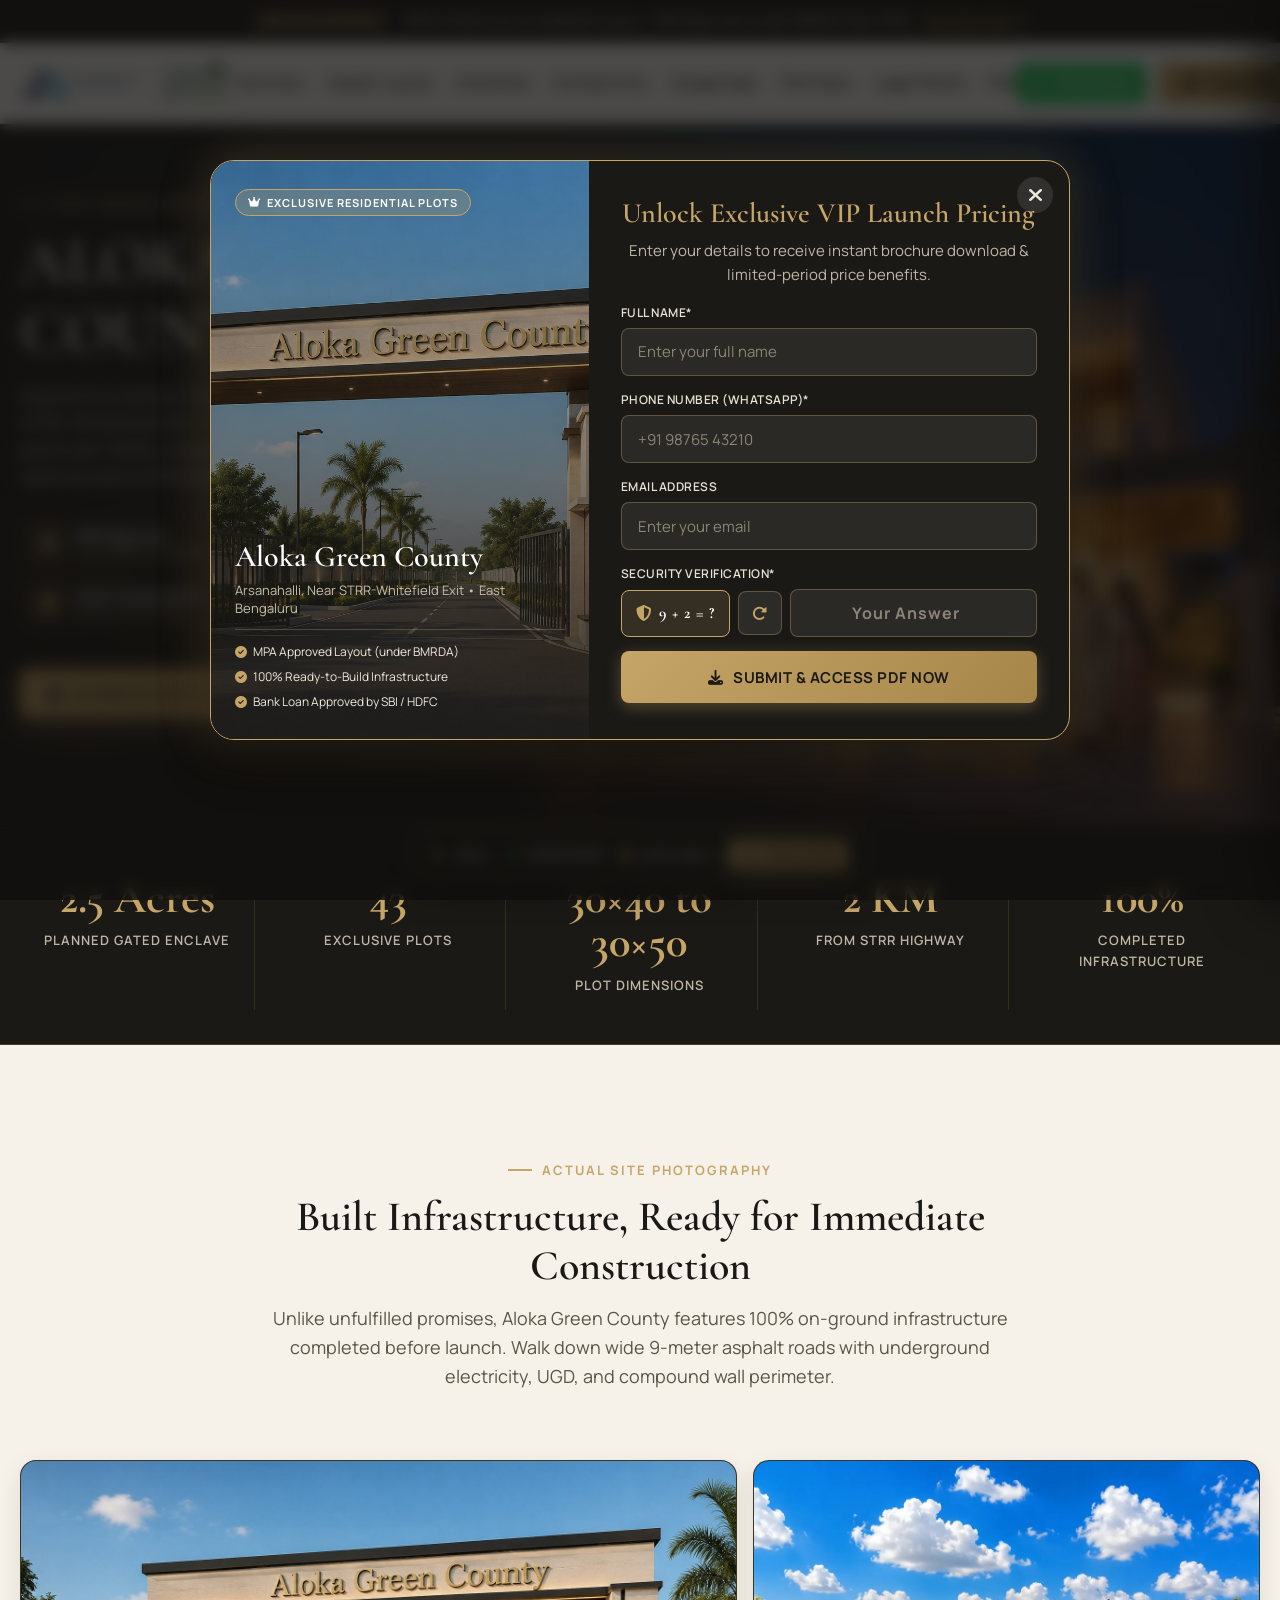
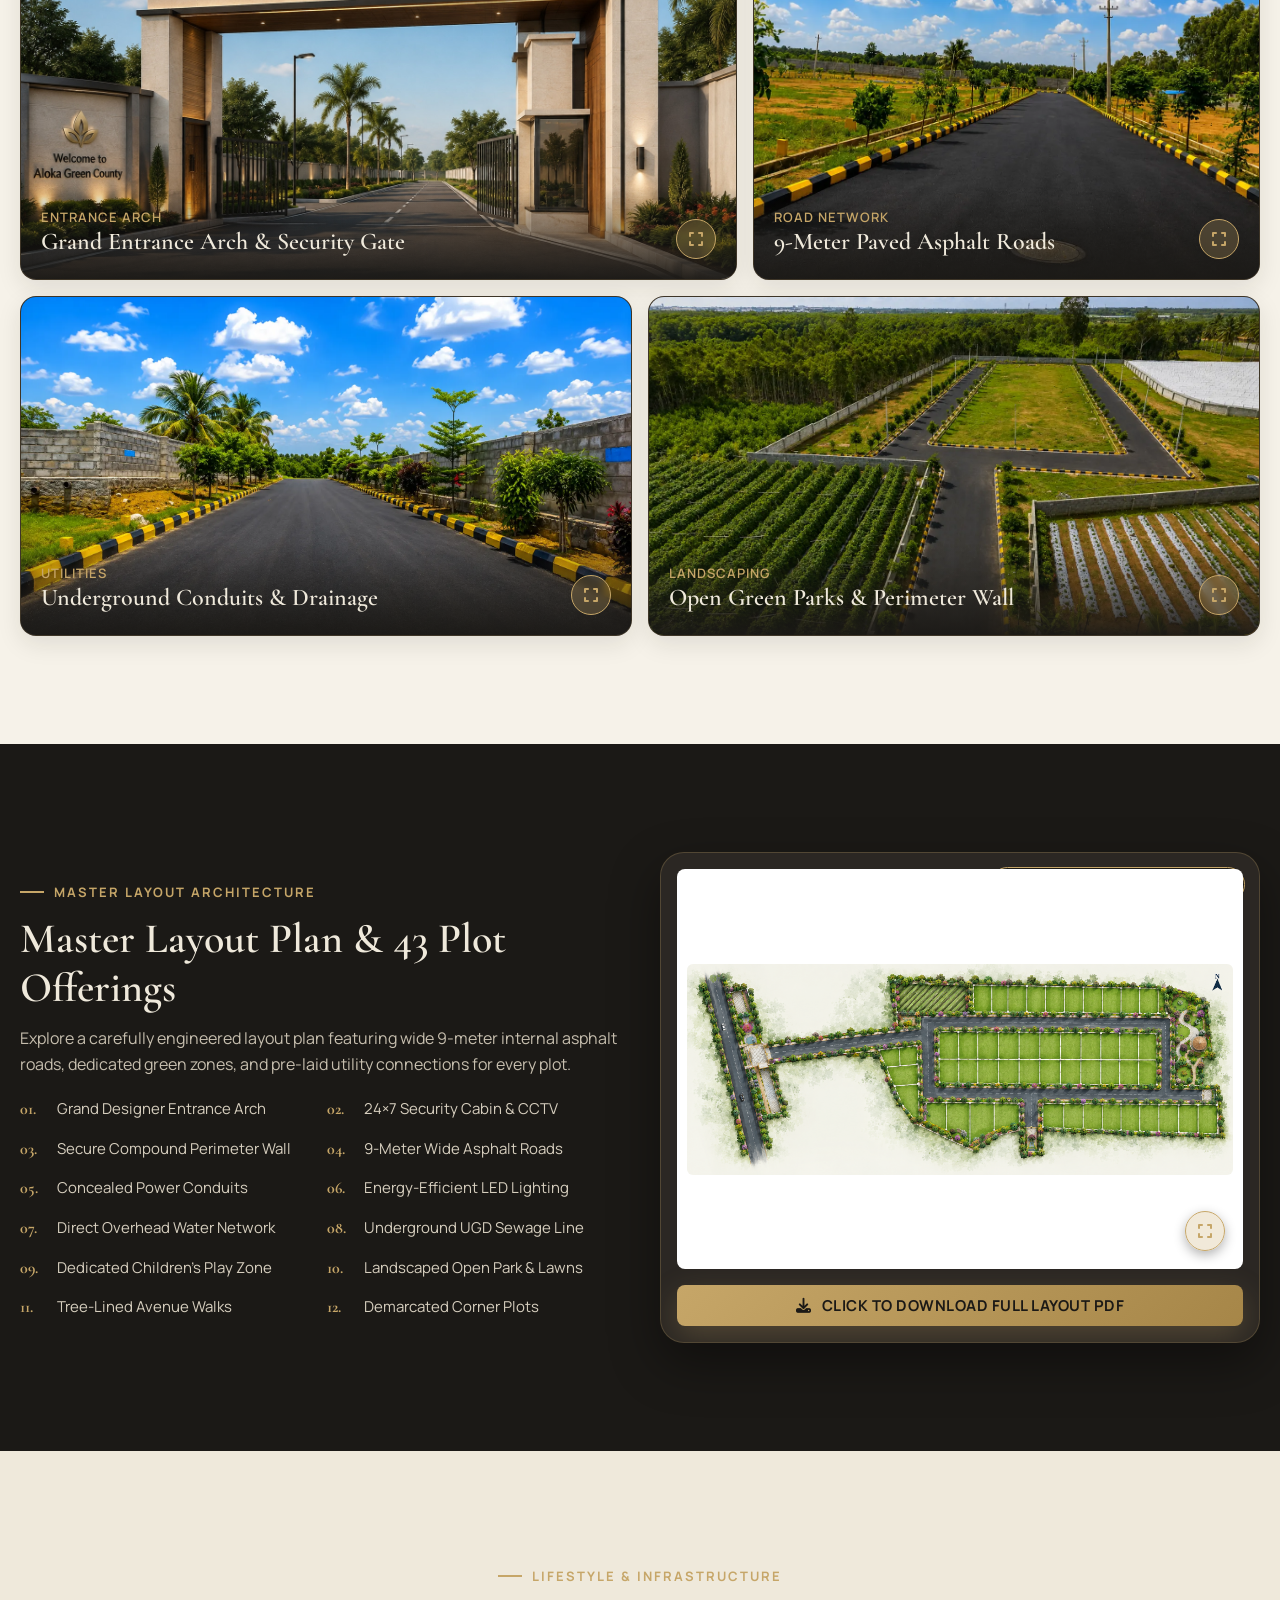
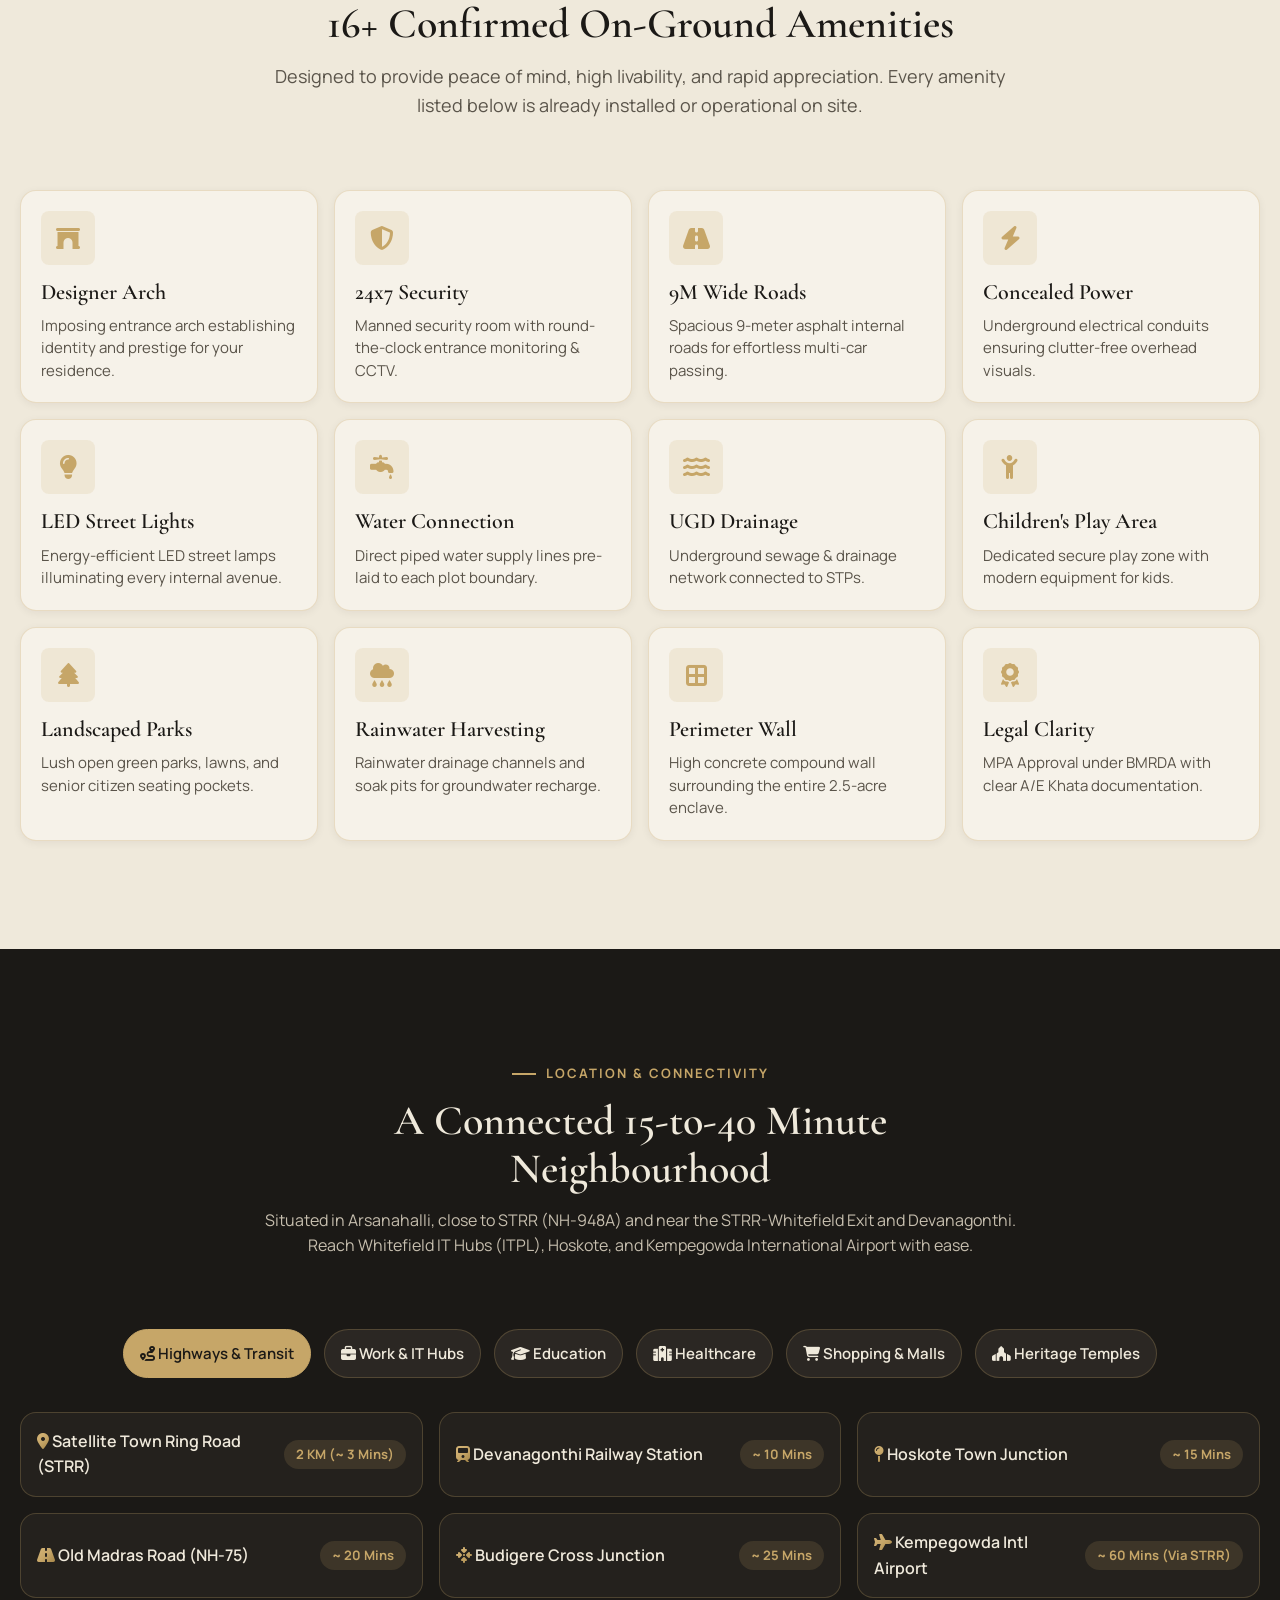
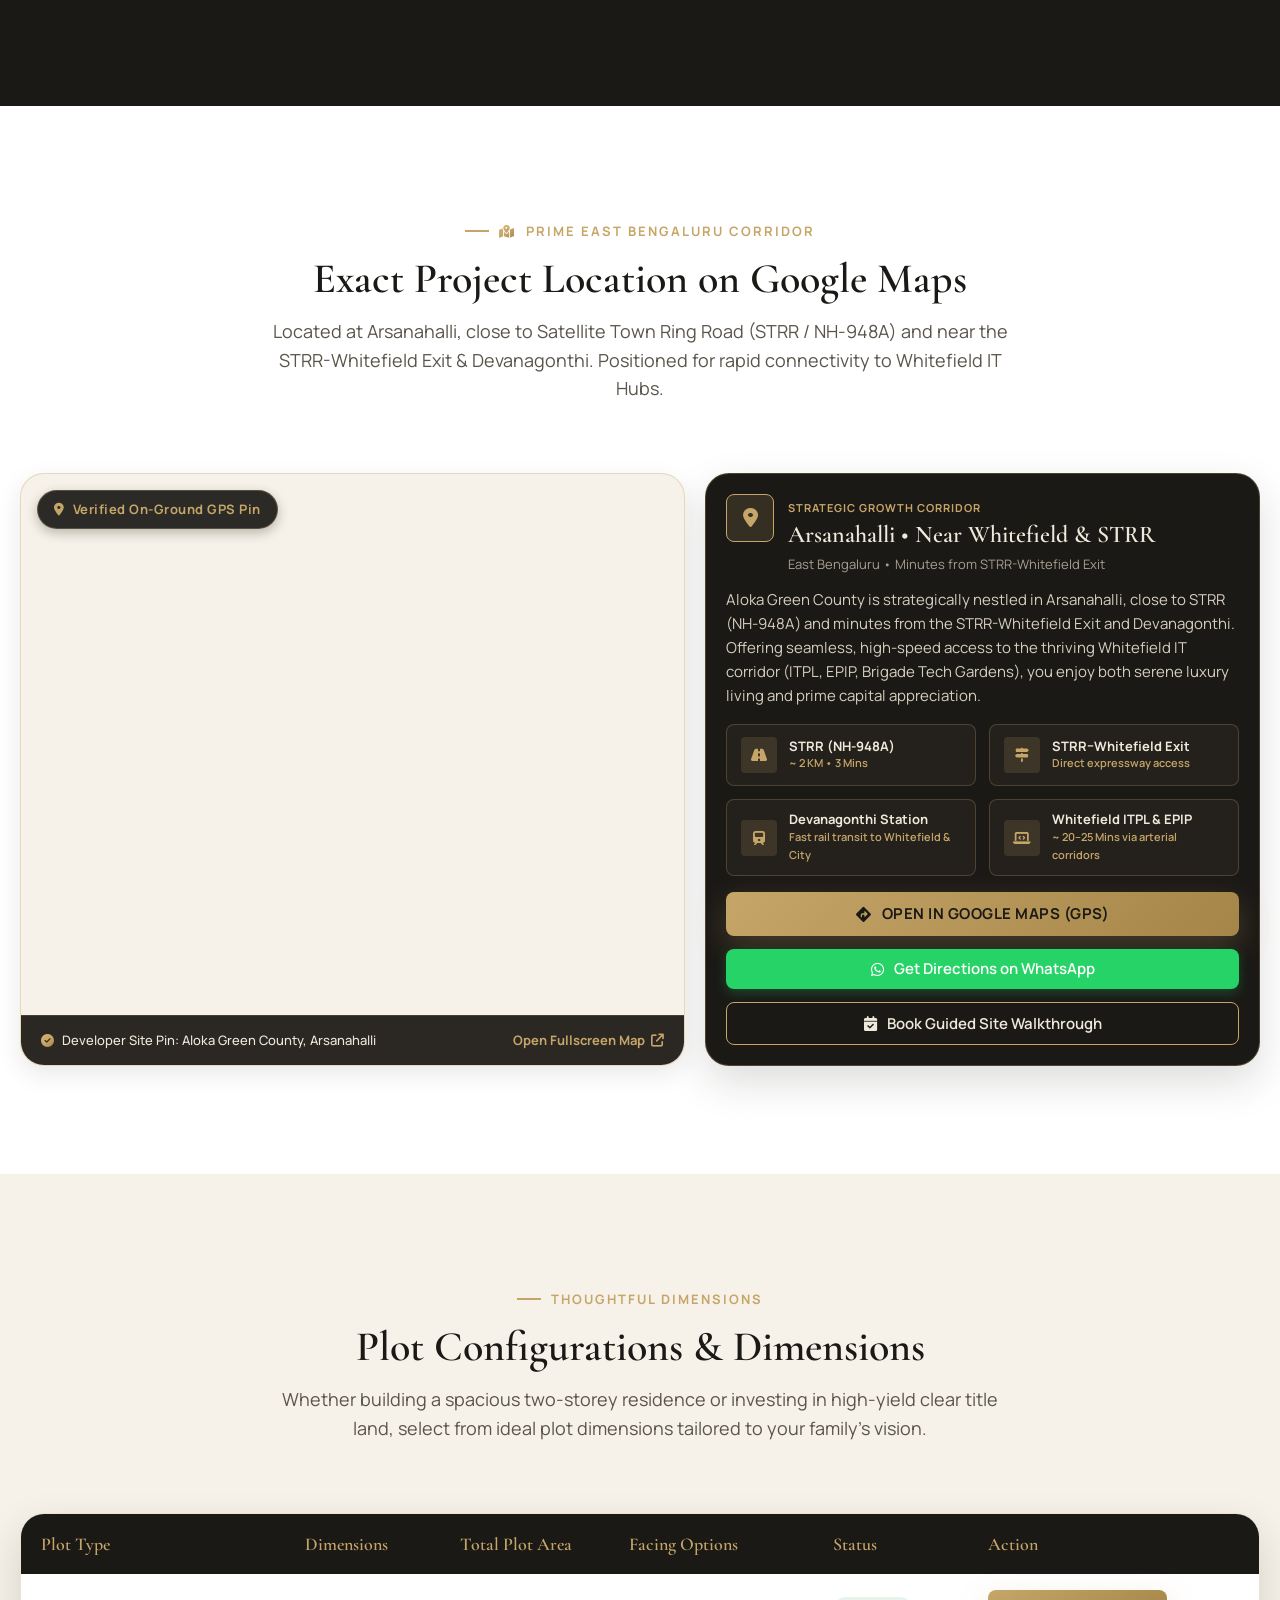
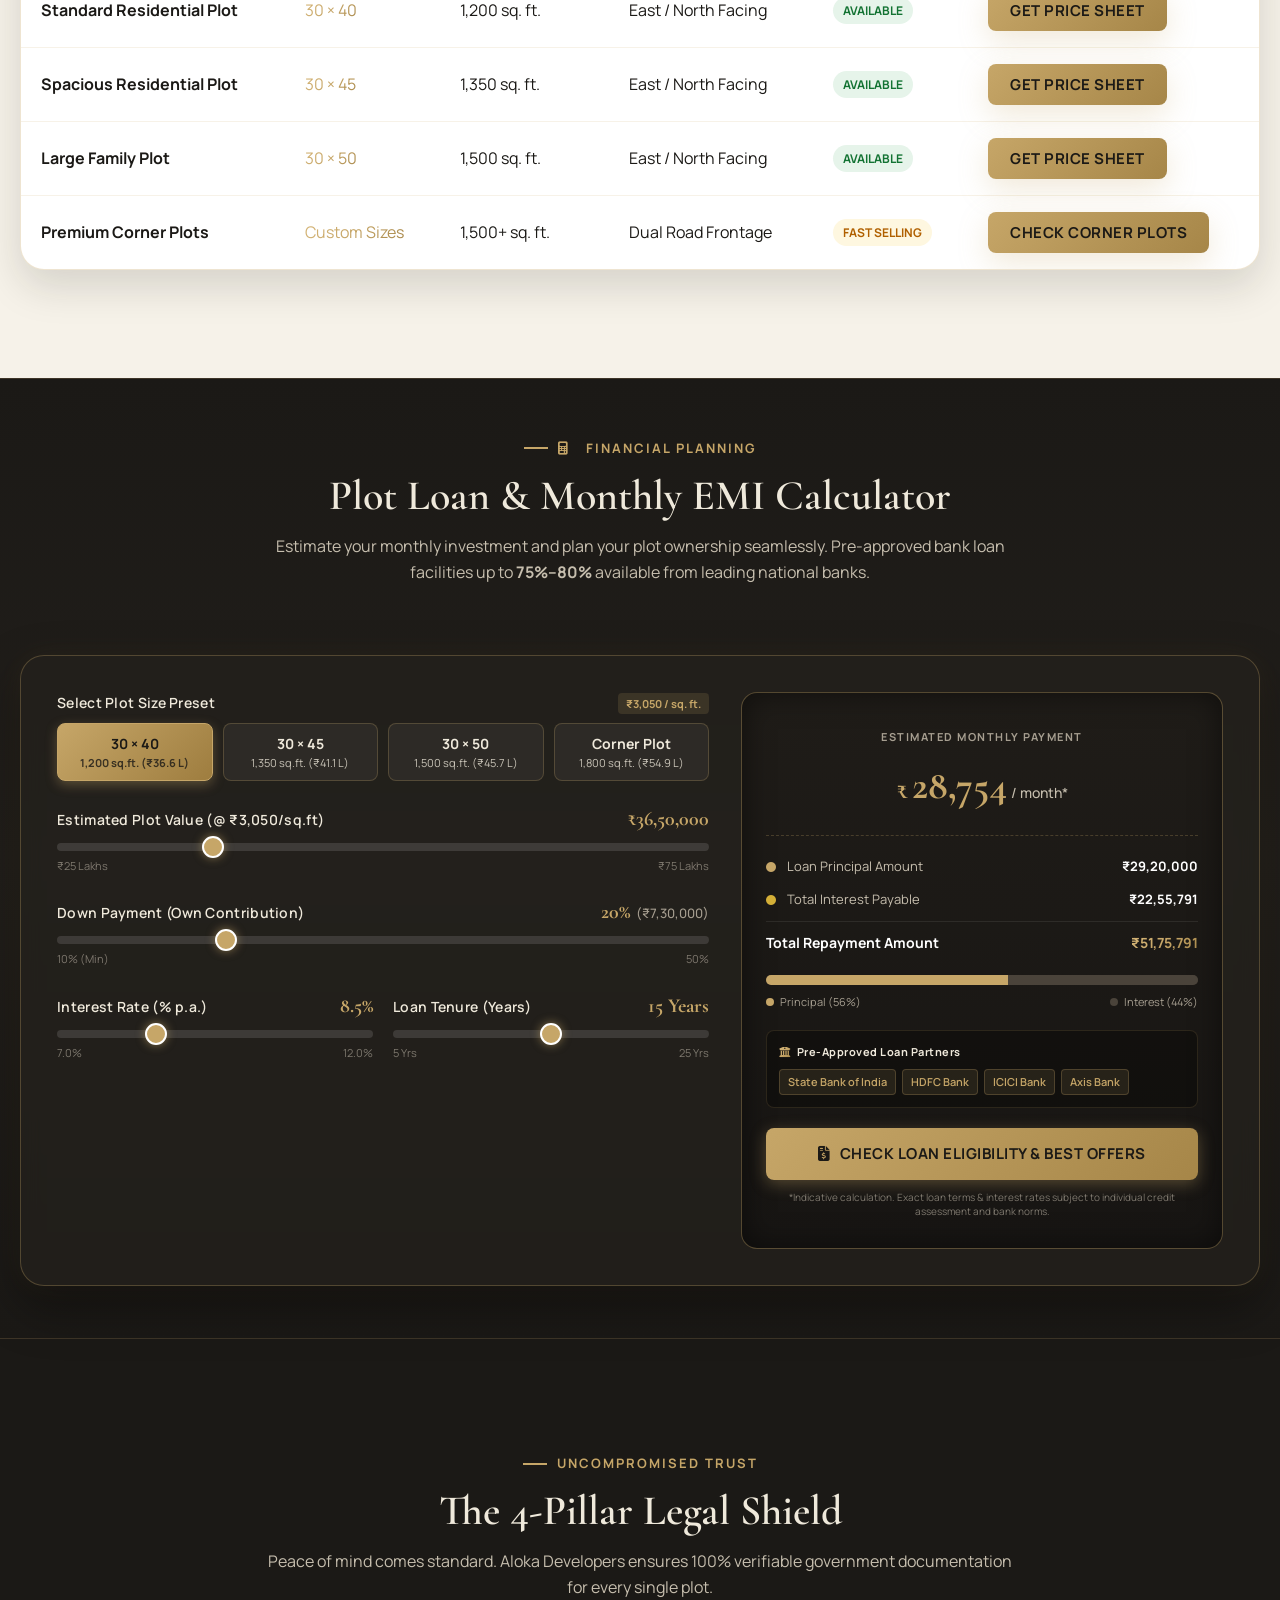
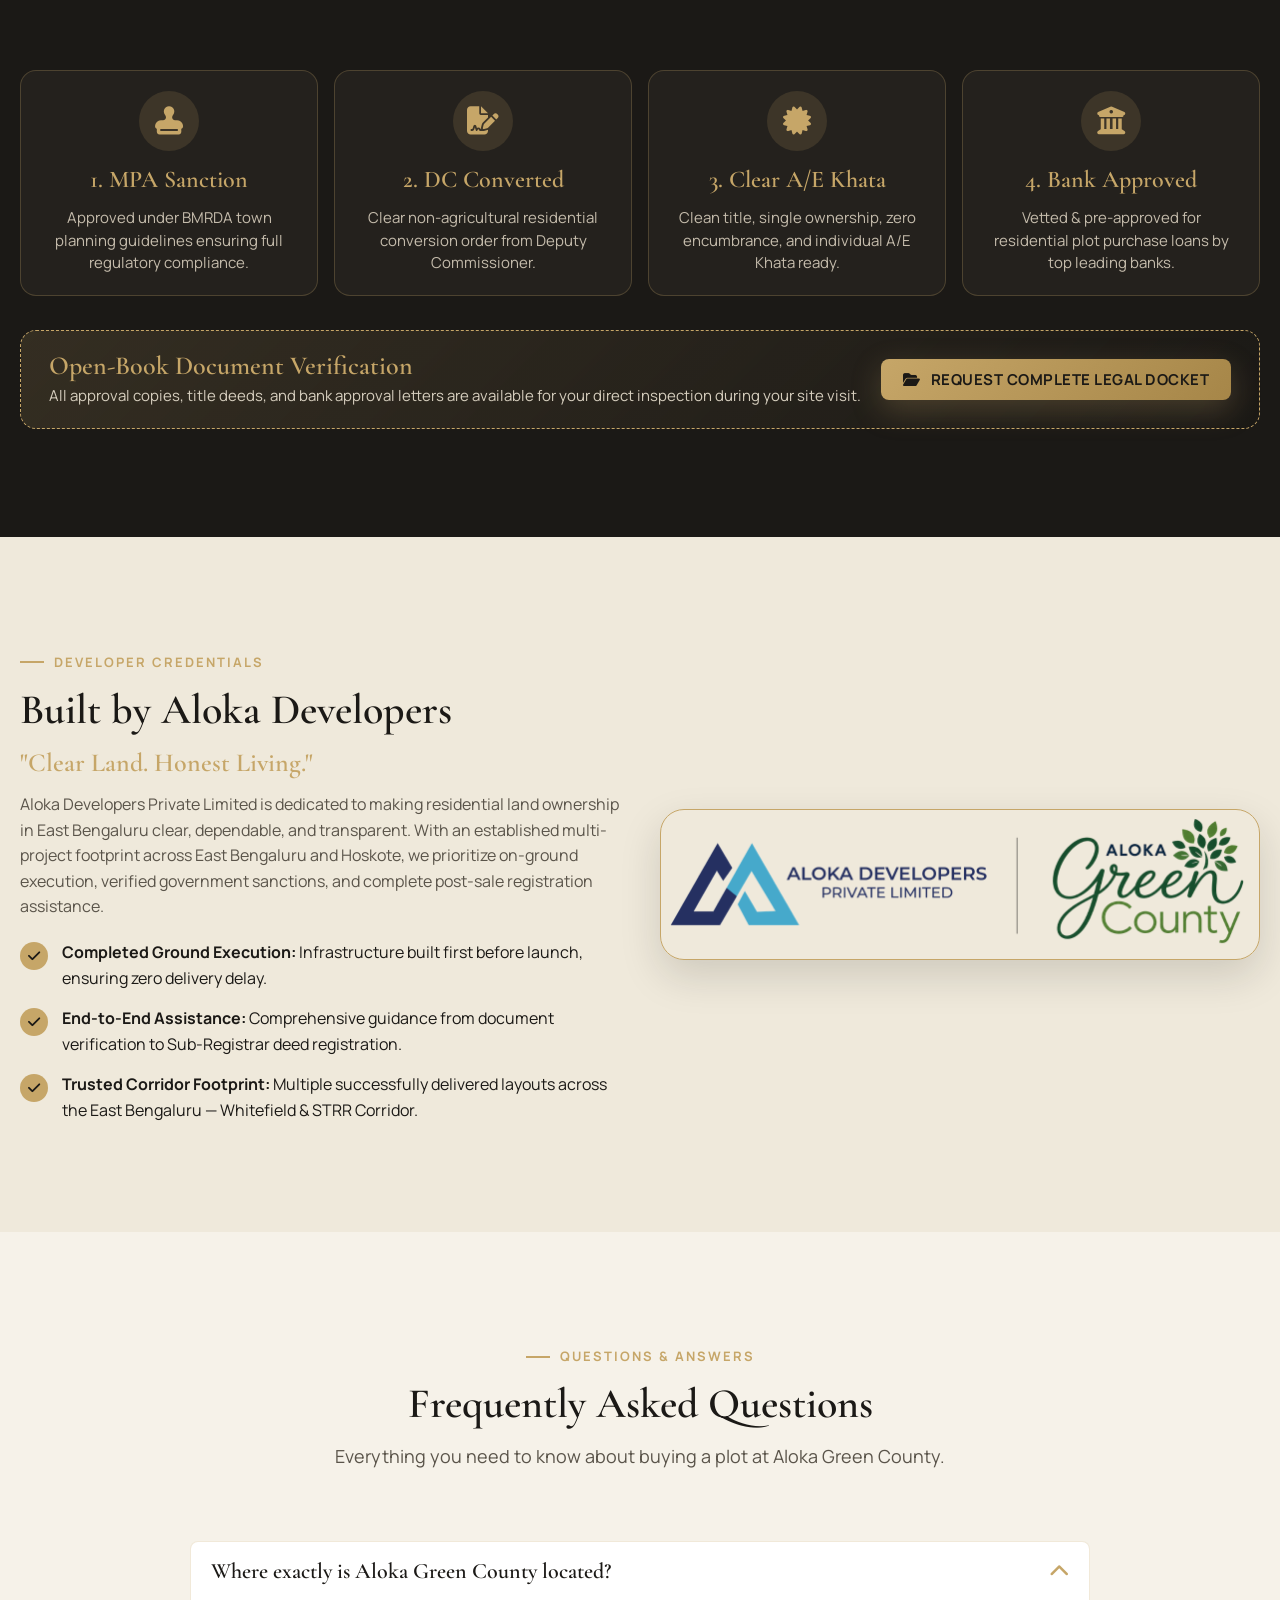
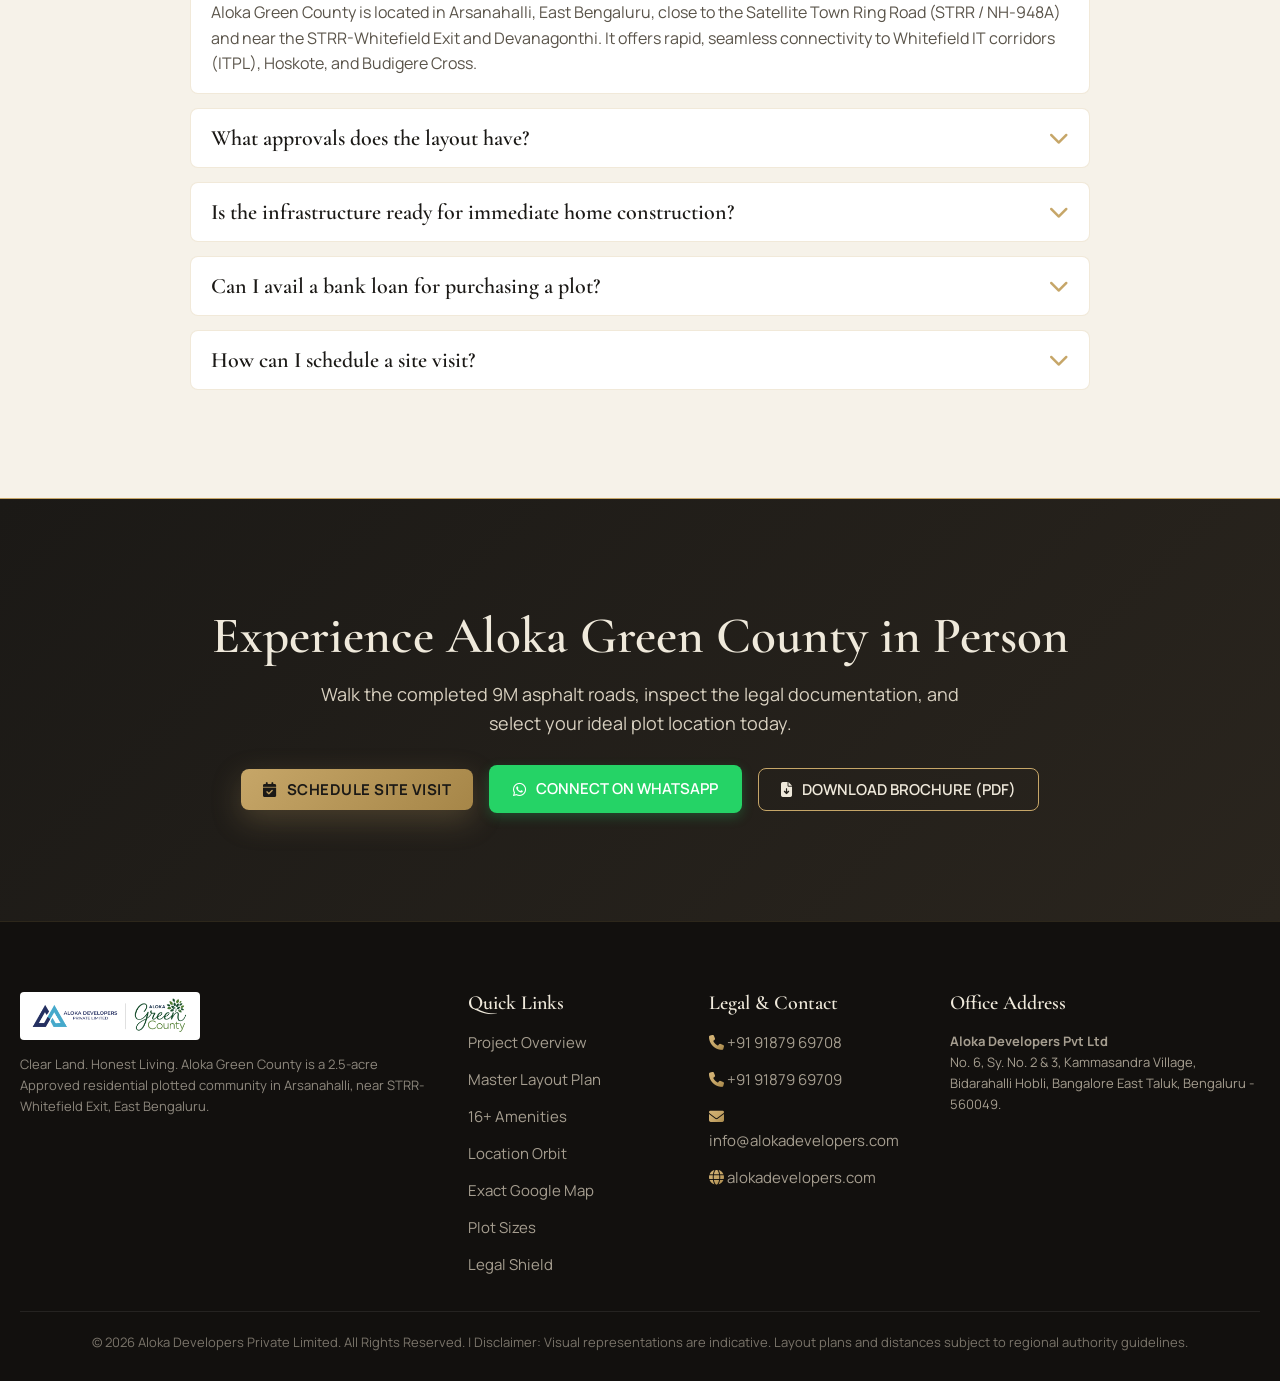
==== index.html @ 2d6ee8b6 "Update location positioning to Arsanahalli/Whitefield corridor, embed interactive Google Map section" ====
<!DOCTYPE html>
<html lang="en">

<head>
  <meta charset="UTF-8">
  <meta name="viewport"
    content="width=device-width, initial-scale=1.0, viewport-fit=cover, interactive-widget=resizes-content">
  <meta name="theme-color" media="(prefers-color-scheme: dark)" content="#1B1916">
  <meta name="theme-color" media="(prefers-color-scheme: light)" content="#1B1916">
  <title>Aloka Green County | Luxury Residential Plots near Whitefield & STRR, East Bengaluru</title>
  <meta name="description"
    content="Aloka Green County — 2.5 Acres of Approved, DC Converted residential plots in Arsanahalli, close to STRR & near STRR-Whitefield Exit, East Bengaluru. 100% infrastructure complete. Bank loans available.">
  <meta name="keywords"
    content="Aloka Green County, Aloka Developers, plots near Whitefield, STRR plots, residential plots East Bengaluru, Devanagonthi plots, Arsanahalli plots, BMRDA plots">

  <!-- Google Fonts: Cormorant Garamond & Manrope -->
  <link rel="preconnect" href="https://fonts.googleapis.com">
  <link rel="preconnect" href="https://fonts.gstatic.com" crossorigin>
  <link
    href="https://fonts.googleapis.com/css2?family=Cormorant+Garamond:ital,wght@0,400;0,500;0,600;0,700;1,400&family=Manrope:wght@400;500;600;700;800&display=swap"
    rel="stylesheet">

  <!-- FontAwesome / Lucide Icons CDN -->
  <link rel="stylesheet" href="https://cdnjs.cloudflare.com/ajax/libs/font-awesome/6.4.0/css/all.min.css">

  <!-- Google Tag Manager -->
  <script>(function(w,d,s,l,i){w[l]=w[l]||[];w[l].push({'gtm.start':
  new Date().getTime(),event:'gtm.js'});var f=d.getElementsByTagName(s)[0],
  j=d.createElement(s),dl=l!='dataLayer'?'&l='+l:'';j.async=true;j.src=
  'https://www.googletagmanager.com/gtm.js?id='+i+dl;f.parentNode.insertBefore(j,f);
  })(window,document,'script','dataLayer','GTM-T9FCB66L');</script>
  <!-- End Google Tag Manager -->

  <!-- Google tag (gtag.js) -->
  <script async src="https://www.googletagmanager.com/gtag/js?id=G-ZK83T689BB"></script>
  <script>
    window.dataLayer = window.dataLayer || [];
    function gtag() { dataLayer.push(arguments); }
    gtag('js', new Date());

    gtag('config', 'G-ZK83T689BB');
  </script>

  <!-- Meta Pixel Code -->
  <script>
    !function (f, b, e, v, n, t, s) {
      if (f.fbq) return; n = f.fbq = function () {
        n.callMethod ?
        n.callMethod.apply(n, arguments) : n.queue.push(arguments)
      };
      if (!f._fbq) f._fbq = n; n.push = n; n.loaded = !0; n.version = '2.0';
      n.queue = []; t = b.createElement(e); t.async = !0;
      t.src = v; s = b.getElementsByTagName(e)[0];
      s.parentNode.insertBefore(t, s)
    }(window, document, 'script',
      'https://connect.facebook.net/en_US/fbevents.js');
    fbq('init', '2181509346114256');
    fbq('track', 'PageView');
  </script>
  <noscript><img height="1" width="1" style="display:none"
      src="https://www.facebook.com/tr?id=2181509346114256&ev=PageView&noscript=1" /></noscript>
  <!-- End Meta Pixel Code -->

  <!-- Custom Design Tokens & Luxury Stylesheet -->
  <link rel="stylesheet" href="styles.css?v=3.1">
</head>

<body>
  <!-- Google Tag Manager (noscript) -->
  <noscript><iframe src="https://www.googletagmanager.com/ns.html?id=GTM-T9FCB66L"
  height="0" width="0" style="display:none;visibility:hidden"></iframe></noscript>
  <!-- End Google Tag Manager (noscript) -->

  <!-- ==========================================================================
       1. TOP ANNOUNCEMENT BAR
       ========================================================================== -->
  <aside class="top-announcement" aria-label="Announcement">
    <div class="top-announcement-inner">
      <span class="announcement-badge"><i class="fa-solid fa-leaf"></i> LIVE ON GROUND</span>
      <span>100% Infrastructure Completed Layout • MPA Approved (under BMRDA) Near STRR</span>
      <a class="announcement-link trigger-lead-modal" data-title="Book Site Visit" data-intent="site-visit">
        Book Site Visit <i class="fa-solid fa-arrow-right"></i>
      </a>
    </div>
  </aside>

  <!-- ==========================================================================
       2. MAIN NAVIGATION HEADER
       ========================================================================== -->
  <header class="header" id="main-header">
    <div class="header-inner">
      <!-- Logo -->
      <a href="#" class="brand-logo" title="Aloka Green County">
        <img src="images/logo.png" alt="Aloka Green County Logo" class="brand-logo-img">
      </a>

      <!-- Menu Links -->
      <nav aria-label="Main Navigation">
        <ul class="nav-menu">
          <li><a href="#overview" class="nav-link">Overview</a></li>
          <li><a href="#master-layout" class="nav-link">Master Layout</a></li>
          <li><a href="#amenities" class="nav-link">Amenities</a></li>
          <li><a href="#connectivity" class="nav-link">Connectivity</a></li>
          <li><a href="#location-map" class="nav-link">Google Map</a></li>
          <li><a href="#plot-sizes" class="nav-link">Plot Sizes</a></li>
          <li><a href="#legal-shield" class="nav-link">Legal Shield</a></li>
          <li><a href="#faq" class="nav-link">FAQ</a></li>
        </ul>
      </nav>

      <!-- Action CTAs -->
      <div class="header-actions">
        <a href="https://wa.me/919187969708?text=Hi%20Aloka%20Developers,%20I%20am%20interested%20in%20Aloka%20Green%20County%20plots."
          target="_blank" rel="noopener" class="btn-whatsapp">
          <i class="fa-brands fa-whatsapp"></i> WhatsApp
        </a>
        <button class="btn-primary trigger-lead-modal" data-title="Enquire Now" data-intent="enquiry">
          <i class="fa-solid fa-paper-plane"></i> Enquire Now
        </button>
      </div>

      <button class="mobile-nav-toggle" id="mobile-menu-btn" aria-label="Toggle menu" aria-expanded="false"
        aria-controls="mobile-nav-drawer">
        <i class="fa-solid fa-bars"></i>
      </button>
    </div>
  </header>

  <!-- ==========================================================================
       MOBILE NAVIGATION DRAWER & BACKDROP OVERLAY
       ========================================================================== -->
  <div class="mobile-nav-overlay" id="mobile-nav-overlay" aria-hidden="true"></div>
  <aside class="mobile-nav-drawer" id="mobile-nav-drawer" aria-label="Mobile Navigation" aria-hidden="true">
    <div class="mobile-drawer-header">
      <div class="brand-logo">
        <img src="images/logo.png" alt="Aloka Green County Logo" class="brand-logo-img">
      </div>
      <button class="mobile-drawer-close" id="mobile-drawer-close" aria-label="Close menu">
        <i class="fa-solid fa-xmark"></i>
      </button>
    </div>

    <div class="mobile-drawer-body">
      <!-- Quick Actions inside Hamburger Drawer -->
      <div class="mobile-drawer-actions">
        <a href="https://wa.me/919187969708?text=Hi%20Aloka%20Developers,%20I%20am%20interested%20in%20Aloka%20Green%20County%20plots."
          target="_blank" rel="noopener" class="mobile-btn-whatsapp">
          <i class="fa-brands fa-whatsapp"></i> WhatsApp Instant Chat
        </a>
        <button class="mobile-btn-enquire trigger-lead-modal" data-title="Enquire Now" data-intent="enquiry">
          <i class="fa-solid fa-paper-plane"></i> Enquire Now
        </button>
        <button class="mobile-btn-sitevisit trigger-lead-modal" data-title="Book Site Visit"
          data-intent="site-visit">
          <i class="fa-solid fa-calendar-check"></i> Book Site Visit
        </button>
      </div>

      <!-- Navigation Links -->
      <nav class="mobile-nav-links">
        <a href="#overview" class="mobile-nav-item"><i class="fa-solid fa-house"></i> Project Overview</a>
        <a href="#master-layout" class="mobile-nav-item"><i class="fa-solid fa-map"></i> Master Layout</a>
        <a href="#amenities" class="mobile-nav-item"><i class="fa-solid fa-sparkles"></i> 16+ Amenities</a>
        <a href="#connectivity" class="mobile-nav-item"><i class="fa-solid fa-location-dot"></i> Connectivity Orbit</a>
        <a href="#location-map" class="mobile-nav-item"><i class="fa-solid fa-map-location-dot"></i> Google Map & Location</a>
        <a href="#plot-sizes" class="mobile-nav-item"><i class="fa-solid fa-ruler-combined"></i> Plot Sizes &
          Pricing</a>
        <a href="#legal-shield" class="mobile-nav-item"><i class="fa-solid fa-shield-halved"></i> Legal Shield &
          Approvals</a>
        <a href="#faq" class="mobile-nav-item"><i class="fa-solid fa-circle-question"></i> Frequently Asked
          Questions</a>
      </nav>

      <!-- Quick Contact Info -->
      <div class="mobile-drawer-contact">
        <div class="drawer-contact-row">
          <i class="fa-solid fa-phone gold-text"></i>
          <a href="tel:+919187969708">+91 91879 69708</a>
        </div>
        <div class="drawer-contact-row">
          <i class="fa-solid fa-location-dot gold-text"></i>
          <span>Arsanahalli • Close to STRR (Near Whitefield Exit)</span>
        </div>
      </div>
    </div>
  </aside>

  <!-- ==========================================================================
       3. HERO SECTION WITH IMAGE SLIDER & STICKY ENQUIRY FORM
       ========================================================================== -->
  <section class="hero" id="overview">
    <!-- Static Hero Background Image -->
    <div class="hero-bg" style="background-image: url('images/hero.png');">
    </div>
    <div class="hero-overlay"></div>

    <div class="container">
      <div class="hero-content-grid">
        <!-- Aspirational Left-Aligned Text Block -->
        <div class="hero-text-block">
          <div class="eyebrow">EAST BENGALURU’S PREMIER PLOTTED ENCLAVE</div>
          <h1 class="hero-title">
            ALOKA GREEN COUNTY
          </h1>
          <p class="hero-subtitle">
            Experience serene, luxury living in Arsanahalli, close to STRR & near the STRR-Whitefield Exit. 2.5 Acres of Approved, DC-Converted
            residential plots with 100% completed infrastructure, wide asphalt avenues, and rapid access to Whitefield IT corridors.
          </p>

          <!-- Highlights Grid -->
          <div class="hero-badges-grid">
            <div class="hero-badge-item">
              <div class="hero-badge-icon"><i class="fa-solid fa-building-columns"></i></div>
              <div class="hero-badge-text">MPA Approved<small>Under BMRDA Guidelines</small></div>
            </div>
            <div class="hero-badge-item">
              <div class="hero-badge-icon"><i class="fa-solid fa-file-circle-check"></i></div>
              <div class="hero-badge-text">DC Converted<small>Clear A/E Khata Title</small></div>
            </div>
            <div class="hero-badge-item">
              <div class="hero-badge-icon"><i class="fa-solid fa-road"></i></div>
              <div class="hero-badge-text">100% Infrastructure<small>Ready to Build Today</small></div>
            </div>
            <div class="hero-badge-item">
              <div class="hero-badge-icon"><i class="fa-solid fa-landmark"></i></div>
              <div class="hero-badge-text">Bank Loan Approved<small>Leading Financial Banks</small></div>
            </div>
          </div>

          <!-- Hero Action CTAs (Triggers Popup Lead Modal) -->
          <div class="hero-cta-group">
            <button class="btn-primary trigger-lead-modal" data-title="Schedule Site Visit"
              data-intent="site-visit" style="padding: 14px 28px; font-size: 15px;">
              <i class="fa-solid fa-calendar-check"></i> SCHEDULE SITE VISIT
            </button>
            <button class="btn-secondary trigger-lead-modal" data-title="Download Master Plan & Price Sheet"
              data-intent="brochure" data-file="collaterals/brochure.pdf" style="padding: 14px 28px; font-size: 15px;">
              <i class="fa-solid fa-file-pdf"></i> DOWNLOAD BROCHURE & PRICING
            </button>
          </div>
        </div>
      </div>
    </div>
  </section>

  <!-- ==========================================================================
       4. KEY PROJECT METRICS STRIP
       ========================================================================== -->
  <section class="metrics-section">
    <div class="container">
      <div class="metrics-grid">
        <div class="metric-item">
          <div class="metric-value">2.5 Acres</div>
          <div class="metric-label">Planned Gated Enclave</div>
        </div>
        <div class="metric-item">
          <div class="metric-value">43</div>
          <div class="metric-label">Exclusive Plots</div>
        </div>
        <div class="metric-item">
          <div class="metric-value">30×40 to 30×50</div>
          <div class="metric-label">Plot Dimensions</div>
        </div>
        <div class="metric-item">
          <div class="metric-value">2 KM</div>
          <div class="metric-label">From STRR Highway</div>
        </div>
        <div class="metric-item">
          <div class="metric-value">100%</div>
          <div class="metric-label">Completed Infrastructure</div>
        </div>
      </div>
    </div>
  </section>

  <!-- ==========================================================================
       5. PROJECT GALLERY & ON-GROUND INFRASTRUCTURE
       ========================================================================== -->
  <section class="overview-section">
    <div class="container">
      <div class="section-header">
        <div class="eyebrow">ACTUAL SITE PHOTOGRAPHY</div>
        <h2 class="section-title">Built Infrastructure, Ready for Immediate Construction</h2>
        <p class="section-subtitle">
          Unlike unfulfilled promises, Aloka Green County features 100% on-ground infrastructure completed before
          launch. Walk down wide 9-meter asphalt roads with underground electricity, UGD, and compound wall perimeter.
        </p>
      </div>

      <div class="gallery-grid">
        <!-- Card 1 -->
        <div class="gallery-card gallery-card-lg"
          onclick="openLightbox('images/Aloka_Green_County_Entrance_202609051614.jpeg', 'Grand Entrance Arch & Avenue')">
          <img src="images/Aloka_Green_County_Entrance_202609051614.jpeg" alt="Aloka Green County Entrance"
            class="gallery-img">
          <div class="gallery-card-overlay">
            <div>
              <div class="gallery-card-tag">Entrance Arch</div>
              <h3 class="gallery-card-title">Grand Entrance Arch & Security Gate</h3>
            </div>
            <div class="gallery-zoom-btn"><i class="fa-solid fa-expand"></i></div>
          </div>
        </div>

        <!-- Card 2 -->
        <div class="gallery-card gallery-card-sm"
          onclick="openLightbox('images/roads.webp', 'Wide 9-Meter Paved Roads')">
          <img src="images/roads.webp" alt="Internal Asphalt Roads" class="gallery-img">
          <div class="gallery-card-overlay">
            <div>
              <div class="gallery-card-tag">Road Network</div>
              <h3 class="gallery-card-title">9-Meter Paved Asphalt Roads</h3>
            </div>
            <div class="gallery-zoom-btn"><i class="fa-solid fa-expand"></i></div>
          </div>
        </div>

        <!-- Card 3 -->
        <div class="gallery-card gallery-card-half"
          onclick="openLightbox('images/utilities.webp', 'Underground Infrastructure & Utilities')">
          <img src="images/utilities.webp" alt="Underground Cabling & UGD" class="gallery-img">
          <div class="gallery-card-overlay">
            <div>
              <div class="gallery-card-tag">Utilities</div>
              <h3 class="gallery-card-title">Underground Conduits & Drainage</h3>
            </div>
            <div class="gallery-zoom-btn"><i class="fa-solid fa-expand"></i></div>
          </div>
        </div>

        <!-- Card 4 -->
        <div class="gallery-card gallery-card-half"
          onclick="openLightbox('images/park.webp', 'Landscaped Parks & Perimeter Wall')">
          <img src="images/park.webp" alt="Perimeter Compound Wall & Greenery" class="gallery-img">
          <div class="gallery-card-overlay">
            <div>
              <div class="gallery-card-tag">Landscaping</div>
              <h3 class="gallery-card-title">Open Green Parks & Perimeter Wall</h3>
            </div>
            <div class="gallery-zoom-btn"><i class="fa-solid fa-expand"></i></div>
          </div>
        </div>
      </div>
    </div>
  </section>

  <!-- ==========================================================================
       6. MASTER LAYOUT PLAN & PLOT SELECTOR
       ========================================================================== -->
  <section class="layout-section" id="master-layout">
    <div class="container">
      <div class="layout-container-grid">
        <!-- Left: Text & Features List -->
        <div>
          <div class="eyebrow">MASTER LAYOUT ARCHITECTURE</div>
          <h2 class="section-title" style="color:var(--color-3);">Master Layout Plan & 43 Plot Offerings</h2>
          <p style="color:#C6BEAE; margin-bottom:var(--space-6); font-size:var(--text-base);">
            Explore a carefully engineered layout plan featuring wide 9-meter internal asphalt roads, dedicated green
            zones, and pre-laid utility connections for every plot.
          </p>

          <div class="layout-features-list">
            <div class="layout-feature-item"><span class="layout-feature-num">01.</span> Grand Designer Entrance Arch
            </div>
            <div class="layout-feature-item"><span class="layout-feature-num">02.</span> 24×7 Security Cabin & CCTV
            </div>
            <div class="layout-feature-item"><span class="layout-feature-num">03.</span> Secure Compound Perimeter Wall
            </div>
            <div class="layout-feature-item"><span class="layout-feature-num">04.</span> 9-Meter Wide Asphalt Roads
            </div>
            <div class="layout-feature-item"><span class="layout-feature-num">05.</span> Concealed Power Conduits</div>
            <div class="layout-feature-item"><span class="layout-feature-num">06.</span> Energy-Efficient LED Lighting
            </div>
            <div class="layout-feature-item"><span class="layout-feature-num">07.</span> Direct Overhead Water Network
            </div>
            <div class="layout-feature-item"><span class="layout-feature-num">08.</span> Underground UGD Sewage Line
            </div>
            <div class="layout-feature-item"><span class="layout-feature-num">09.</span> Dedicated Children's Play Zone
            </div>
            <div class="layout-feature-item"><span class="layout-feature-num">10.</span> Landscaped Open Park & Lawns
            </div>
            <div class="layout-feature-item"><span class="layout-feature-num">11.</span> Tree-Lined Avenue Walks</div>
            <div class="layout-feature-item"><span class="layout-feature-num">12.</span> Demarcated Corner Plots</div>
          </div>
        </div>

        <!-- Right: Master Layout Interactive Preview Card -->
        <div class="layout-preview-box">
          <div class="layout-overlay-badge"><i class="fa-solid fa-map"></i> OFFICIAL SANCTIONED PLAN</div>
          <div class="layout-img-wrapper"
            style="cursor: zoom-in; position: relative; background: #FFFFFF; border-radius: var(--radius-md); overflow: hidden; padding: 10px;"
            onclick="openLightbox('images/Aloka Green County Layout Map.png', 'Aloka Green County - Official Master Layout Map')">
            <img src="images/Aloka Green County Layout Map.png" alt="Aloka Green County Master Layout Map"
              style="width: 100%; height: auto; max-height: 480px; object-fit: contain; display: block; border-radius: 6px;">
            <div class="gallery-zoom-btn"
              style="position: absolute; bottom: 18px; right: 18px; box-shadow: 0 4px 12px rgba(0,0,0,0.3);"><i
                class="fa-solid fa-expand"></i></div>
          </div>
          <div class="layout-actions-bar">
            <button class="btn-primary style-full trigger-lead-modal" style="width:100%;"
              data-title="Download Layout Plan" data-intent="layout-plan" data-file="collaterals/layout-plan.pdf">
              <i class="fa-solid fa-download"></i> CLICK TO DOWNLOAD FULL LAYOUT PDF
            </button>
          </div>
        </div>
      </div>
    </div>
  </section>

  <!-- ==========================================================================
       7. 16+ INFRASTRUCTURE & AMENITIES GRID
       ========================================================================== -->
  <section class="amenities-section" id="amenities">
    <div class="container">
      <div class="section-header">
        <div class="eyebrow">LIFESTYLE & INFRASTRUCTURE</div>
        <h2 class="section-title">16+ Confirmed On-Ground Amenities</h2>
        <p class="section-subtitle">
          Designed to provide peace of mind, high livability, and rapid appreciation. Every amenity listed below is
          already installed or operational on site.
        </p>
      </div>

      <div class="amenities-grid">
        <div class="amenity-card">
          <div class="amenity-icon"><i class="fa-solid fa-archway"></i></div>
          <h3 class="amenity-title">Designer Arch</h3>
          <p class="amenity-desc">Imposing entrance arch establishing identity and prestige for your residence.</p>
        </div>

        <div class="amenity-card">
          <div class="amenity-icon"><i class="fa-solid fa-shield-halved"></i></div>
          <h3 class="amenity-title">24x7 Security</h3>
          <p class="amenity-desc">Manned security room with round-the-clock entrance monitoring & CCTV.</p>
        </div>

        <div class="amenity-card">
          <div class="amenity-icon"><i class="fa-solid fa-road"></i></div>
          <h3 class="amenity-title">9M Wide Roads</h3>
          <p class="amenity-desc">Spacious 9-meter asphalt internal roads for effortless multi-car passing.</p>
        </div>

        <div class="amenity-card">
          <div class="amenity-icon"><i class="fa-solid fa-bolt"></i></div>
          <h3 class="amenity-title">Concealed Power</h3>
          <p class="amenity-desc">Underground electrical conduits ensuring clutter-free overhead visuals.</p>
        </div>

        <div class="amenity-card">
          <div class="amenity-icon"><i class="fa-solid fa-lightbulb"></i></div>
          <h3 class="amenity-title">LED Street Lights</h3>
          <p class="amenity-desc">Energy-efficient LED street lamps illuminating every internal avenue.</p>
        </div>

        <div class="amenity-card">
          <div class="amenity-icon"><i class="fa-solid fa-faucet-drip"></i></div>
          <h3 class="amenity-title">Water Connection</h3>
          <p class="amenity-desc">Direct piped water supply lines pre-laid to each plot boundary.</p>
        </div>

        <div class="amenity-card">
          <div class="amenity-icon"><i class="fa-solid fa-water"></i></div>
          <h3 class="amenity-title">UGD Drainage</h3>
          <p class="amenity-desc">Underground sewage & drainage network connected to STPs.</p>
        </div>

        <div class="amenity-card">
          <div class="amenity-icon"><i class="fa-solid fa-child-reaching"></i></div>
          <h3 class="amenity-title">Children's Play Area</h3>
          <p class="amenity-desc">Dedicated secure play zone with modern equipment for kids.</p>
        </div>

        <div class="amenity-card">
          <div class="amenity-icon"><i class="fa-solid fa-tree"></i></div>
          <h3 class="amenity-title">Landscaped Parks</h3>
          <p class="amenity-desc">Lush open green parks, lawns, and senior citizen seating pockets.</p>
        </div>

        <div class="amenity-card">
          <div class="amenity-icon"><i class="fa-solid fa-cloud-rain"></i></div>
          <h3 class="amenity-title">Rainwater Harvesting</h3>
          <p class="amenity-desc">Rainwater drainage channels and soak pits for groundwater recharge.</p>
        </div>

        <div class="amenity-card">
          <div class="amenity-icon"><i class="fa-solid fa-border-all"></i></div>
          <h3 class="amenity-title">Perimeter Wall</h3>
          <p class="amenity-desc">High concrete compound wall surrounding the entire 2.5-acre enclave.</p>
        </div>

        <div class="amenity-card">
          <div class="amenity-icon"><i class="fa-solid fa-award"></i></div>
          <h3 class="amenity-title">Legal Clarity</h3>
          <p class="amenity-desc">MPA Approval under BMRDA with clear A/E Khata documentation.</p>
        </div>
      </div>
    </div>
  </section>

  <!-- ==========================================================================
       8. THE CONNECTED 15-TO-40 MINUTE NEIGHBOURHOOD ORBIT
       ========================================================================== -->
  <section class="orbit-section" id="connectivity">
    <div class="container">
      <div class="section-header">
        <div class="eyebrow">LOCATION & CONNECTIVITY</div>
        <h2 class="section-title" style="color:var(--color-3);">A Connected 15-to-40 Minute Neighbourhood</h2>
        <p style="color:#C6BEAE;">
          Situated in Arsanahalli, close to STRR (NH-948A) and near the STRR-Whitefield Exit and Devanagonthi. Reach Whitefield IT Hubs (ITPL),
          Hoskote, and Kempegowda International Airport with ease.
        </p>
      </div>

      <!-- Category Filter Tabs -->
      <div class="orbit-tabs">
        <button class="orbit-tab-btn active" onclick="switchOrbitTab('transit')"><i class="fa-solid fa-route"></i>
          Highways & Transit</button>
        <button class="orbit-tab-btn" onclick="switchOrbitTab('work')"><i class="fa-solid fa-briefcase"></i> Work & IT
          Hubs</button>
        <button class="orbit-tab-btn" onclick="switchOrbitTab('schools')"><i class="fa-solid fa-graduation-cap"></i>
          Education</button>
        <button class="orbit-tab-btn" onclick="switchOrbitTab('health')"><i class="fa-solid fa-hospital"></i>
          Healthcare</button>
        <button class="orbit-tab-btn" onclick="switchOrbitTab('shopping')"><i class="fa-solid fa-cart-shopping"></i>
          Shopping & Malls</button>
        <button class="orbit-tab-btn" onclick="switchOrbitTab('temples')"><i class="fa-solid fa-place-of-worship"></i>
          Heritage Temples</button>
      </div>

      <!-- Tab Content Panels -->
      <!-- Panel 1: Transit -->
      <div class="orbit-content-panel active" id="orbit-transit">
        <div class="orbit-item-card">
          <div class="orbit-item-name"><i class="fa-solid fa-location-dot gold-text"></i> Satellite Town Ring Road
            (STRR)</div>
          <div class="orbit-item-time">2 KM (~ 3 Mins)</div>
        </div>
        <div class="orbit-item-card">
          <div class="orbit-item-name"><i class="fa-solid fa-train gold-text"></i> Devanagonthi Railway Station</div>
          <div class="orbit-item-time">~ 10 Mins</div>
        </div>
        <div class="orbit-item-card">
          <div class="orbit-item-name"><i class="fa-solid fa-map-pin gold-text"></i> Hoskote Town Junction</div>
          <div class="orbit-item-time">~ 15 Mins</div>
        </div>
        <div class="orbit-item-card">
          <div class="orbit-item-name"><i class="fa-solid fa-road gold-text"></i> Old Madras Road (NH-75)</div>
          <div class="orbit-item-time">~ 20 Mins</div>
        </div>
        <div class="orbit-item-card">
          <div class="orbit-item-name"><i class="fa-solid fa-arrows-to-dot gold-text"></i> Budigere Cross Junction</div>
          <div class="orbit-item-time">~ 25 Mins</div>
        </div>
        <div class="orbit-item-card">
          <div class="orbit-item-name"><i class="fa-solid fa-plane gold-text"></i> Kempegowda Intl Airport</div>
          <div class="orbit-item-time">~ 60 Mins (Via STRR)</div>
        </div>
      </div>

      <!-- Panel 2: Work -->
      <div class="orbit-content-panel" id="orbit-work">
        <div class="orbit-item-card">
          <div class="orbit-item-name"><i class="fa-solid fa-industry gold-text"></i> East Bengaluru Industrial Hub</div>
          <div class="orbit-item-time">~ 10 Mins</div>
        </div>
        <div class="orbit-item-card">
          <div class="orbit-item-name"><i class="fa-solid fa-warehouse gold-text"></i> Hoskote Logistics Corridor</div>
          <div class="orbit-item-time">~ 15 Mins</div>
        </div>
        <div class="orbit-item-card">
          <div class="orbit-item-name"><i class="fa-solid fa-building-user gold-text"></i> Bearys Global Business
            Triangle</div>
          <div class="orbit-item-time">~ 20 Mins</div>
        </div>
        <div class="orbit-item-card">
          <div class="orbit-item-name"><i class="fa-solid fa-laptop-code gold-text"></i> ITPL Tech Park (Whitefield)
          </div>
          <div class="orbit-item-time">~ 40 Mins</div>
        </div>
        <div class="orbit-item-card">
          <div class="orbit-item-name"><i class="fa-solid fa-city gold-text"></i> EPIP Zone Whitefield</div>
          <div class="orbit-item-time">~ 40 Mins</div>
        </div>
        <div class="orbit-item-card">
          <div class="orbit-item-name"><i class="fa-solid fa-network-wired gold-text"></i> Brigade Tech Gardens</div>
          <div class="orbit-item-time">~ 40 Mins</div>
        </div>
      </div>

      <!-- Panel 3: Education -->
      <div class="orbit-content-panel" id="orbit-schools">
        <div class="orbit-item-card">
          <div class="orbit-item-name"><i class="fa-solid fa-school gold-text"></i> Green City International School
          </div>
          <div class="orbit-item-time">~ 5 Mins</div>
        </div>
        <div class="orbit-item-card">
          <div class="orbit-item-name"><i class="fa-solid fa-child gold-text"></i> Little Champs Montessori</div>
          <div class="orbit-item-time">~ 6 Mins</div>
        </div>
        <div class="orbit-item-card">
          <div class="orbit-item-name"><i class="fa-solid fa-book-open gold-text"></i> KLE Society English Medium School
          </div>
          <div class="orbit-item-time">~ 8 Mins</div>
        </div>
        <div class="orbit-item-card">
          <div class="orbit-item-name"><i class="fa-solid fa-graduation-cap gold-text"></i> JSS Public School</div>
          <div class="orbit-item-time">~ 10 Mins</div>
        </div>
        <div class="orbit-item-card">
          <div class="orbit-item-name"><i class="fa-solid fa-landmark-dome gold-text"></i> Unique International School
          </div>
          <div class="orbit-item-time">~ 12 Mins</div>
        </div>
        <div class="orbit-item-card">
          <div class="orbit-item-name"><i class="fa-solid fa-award gold-text"></i> Deens Academy / Greenwood High</div>
          <div class="orbit-item-time">~ 35 Mins</div>
        </div>
      </div>

      <!-- Panel 4: Health -->
      <div class="orbit-content-panel" id="orbit-health">
        <div class="orbit-item-card">
          <div class="orbit-item-name"><i class="fa-solid fa-square-h gold-text"></i> Sri Leela Sai Hospital</div>
          <div class="orbit-item-time">~ 8 Mins</div>
        </div>
        <div class="orbit-item-card">
          <div class="orbit-item-name"><i class="fa-solid fa-hospital-user gold-text"></i> Government Hospital, Lakkur
          </div>
          <div class="orbit-item-time">~ 10 Mins</div>
        </div>
        <div class="orbit-item-card">
          <div class="orbit-item-name"><i class="fa-solid fa-notes-medical gold-text"></i> Vinayaka Multi-Speciality
          </div>
          <div class="orbit-item-time">~ 12 Mins</div>
        </div>
        <div class="orbit-item-card">
          <div class="orbit-item-name"><i class="fa-solid fa-user-doctor gold-text"></i> AYUSH Hospital</div>
          <div class="orbit-item-time">~ 12 Mins</div>
        </div>
        <div class="orbit-item-card">
          <div class="orbit-item-name"><i class="fa-solid fa-kit-medical gold-text"></i> Vydehi Hospital (Whitefield)</div>
          <div class="orbit-item-time">~ 30 Mins</div>
        </div>
        <div class="orbit-item-card">
          <div class="orbit-item-name"><i class="fa-solid fa-house-medical gold-text"></i> Manipal Hospital Whitefield
          </div>
          <div class="orbit-item-time">~ 35 Mins</div>
        </div>
      </div>

      <!-- Panel 5: Shopping -->
      <div class="orbit-content-panel" id="orbit-shopping">
        <div class="orbit-item-card">
          <div class="orbit-item-name"><i class="fa-solid fa-bag-shopping gold-text"></i> Orion Uptown Mall (Old Madras
            Rd)</div>
          <div class="orbit-item-time">~ 20 Mins</div>
        </div>
        <div class="orbit-item-card">
          <div class="orbit-item-name"><i class="fa-solid fa-store gold-text"></i> Nexus Shantiniketan (Whitefield)
          </div>
          <div class="orbit-item-time">~ 35 Mins</div>
        </div>
        <div class="orbit-item-card">
          <div class="orbit-item-name"><i class="fa-solid fa-shop gold-text"></i> Nexus Mall Whitefield</div>
          <div class="orbit-item-time">~ 38 Mins</div>
        </div>
        <div class="orbit-item-card">
          <div class="orbit-item-name"><i class="fa-solid fa-cart-flatbed gold-text"></i> Park Square Mall ITPL</div>
          <div class="orbit-item-time">~ 40 Mins</div>
        </div>
        <div class="orbit-item-card">
          <div class="orbit-item-name"><i class="fa-solid fa-film gold-text"></i> Phoenix Marketcity & VR Mall</div>
          <div class="orbit-item-time">~ 42 Mins</div>
        </div>
      </div>

      <!-- Panel 6: Temples -->
      <div class="orbit-content-panel" id="orbit-temples">
        <div class="orbit-item-card">
          <div class="orbit-item-name"><i class="fa-solid fa-om gold-text"></i> Chikkathirupathi Sri Venkateshwara</div>
          <div class="orbit-item-time">~ 12 Mins</div>
        </div>
        <div class="orbit-item-card">
          <div class="orbit-item-name"><i class="fa-solid fa-gopuram gold-text"></i> Sri Prasanna Someshwara Temple</div>
          <div class="orbit-item-time">~ 10 Mins</div>
        </div>
        <div class="orbit-item-card">
          <div class="orbit-item-name"><i class="fa-solid fa-sun gold-text"></i> Sri Shaneswaraswamy Temple</div>
          <div class="orbit-item-time">~ 10 Mins</div>
        </div>
        <div class="orbit-item-card">
          <div class="orbit-item-name"><i class="fa-solid fa-hands-praying gold-text"></i> Arasanahalli & Mariswami
            Temples</div>
          <div class="orbit-item-time">~ 5 Mins</div>
        </div>
      </div>
    </div>
  </section>

  <!-- ==========================================================================
       8B. EXACT PROJECT LOCATION & INTERACTIVE GOOGLE MAP
       ========================================================================== -->
  <section class="location-map-section" id="location-map">
    <div class="container">
      <div class="section-header text-center">
        <div class="eyebrow"><i class="fa-solid fa-map-location-dot gold-text"></i> PRIME EAST BENGALURU CORRIDOR</div>
        <h2 class="section-title">Exact Project Location on Google Maps</h2>
        <p class="section-subtitle">
          Located at Arsanahalli, close to Satellite Town Ring Road (STRR / NH-948A) and near the STRR-Whitefield Exit & Devanagonthi. Positioned for rapid connectivity to Whitefield IT Hubs.
        </p>
      </div>

      <div class="location-map-grid">
        <!-- Interactive Map Embed Frame -->
        <div class="map-embed-wrapper">
          <div class="map-embed-badge">
            <i class="fa-solid fa-location-dot"></i> Verified On-Ground GPS Pin
          </div>
          <iframe 
            src="https://www.google.com/maps/embed?origin=mfe&pb=!1m2!2m1!1sAloka+Green+County" 
            class="map-iframe"
            title="Aloka Green County Google Map Location"
            allowfullscreen="" 
            loading="lazy" 
            referrerpolicy="no-referrer-when-downgrade">
          </iframe>
          <div class="map-embed-footer">
            <span class="map-footer-note"><i class="fa-solid fa-circle-check gold-text"></i> Developer Site Pin: Aloka Green County, Arsanahalli</span>
            <a href="https://share.google/SUyjm9Xh5JDi6SOnW" target="_blank" rel="noopener" class="map-direct-link">
              Open Fullscreen Map <i class="fa-solid fa-arrow-up-right-from-square"></i>
            </a>
          </div>
        </div>

        <!-- Location Info & Strategic Proximity Card -->
        <div class="location-info-card">
          <div class="location-card-header">
            <div class="location-pin-icon">
              <i class="fa-solid fa-location-dot"></i>
            </div>
            <div>
              <span class="location-tag">Strategic Growth Corridor</span>
              <h3 class="location-card-title">Arsanahalli • Near Whitefield & STRR</h3>
              <p class="location-card-sub">East Bengaluru • Minutes from STRR-Whitefield Exit</p>
            </div>
          </div>

          <p class="location-desc">
            Aloka Green County is strategically nestled in Arsanahalli, close to STRR (NH-948A) and minutes from the STRR-Whitefield Exit and Devanagonthi. Offering seamless, high-speed access to the thriving Whitefield IT corridor (ITPL, EPIP, Brigade Tech Gardens), you enjoy both serene luxury living and prime capital appreciation.
          </p>

          <div class="location-milestones">
            <div class="milestone-item">
              <div class="milestone-icon"><i class="fa-solid fa-road"></i></div>
              <div class="milestone-text">
                <strong>STRR (NH-948A)</strong>
                <span>~ 2 KM • 3 Mins</span>
              </div>
            </div>
            <div class="milestone-item">
              <div class="milestone-icon"><i class="fa-solid fa-signs-post"></i></div>
              <div class="milestone-text">
                <strong>STRR–Whitefield Exit</strong>
                <span>Direct expressway access</span>
              </div>
            </div>
            <div class="milestone-item">
              <div class="milestone-icon"><i class="fa-solid fa-train"></i></div>
              <div class="milestone-text">
                <strong>Devanagonthi Station</strong>
                <span>Fast rail transit to Whitefield & City</span>
              </div>
            </div>
            <div class="milestone-item">
              <div class="milestone-icon"><i class="fa-solid fa-laptop-code"></i></div>
              <div class="milestone-text">
                <strong>Whitefield ITPL & EPIP</strong>
                <span>~ 20–25 Mins via arterial corridors</span>
              </div>
            </div>
          </div>

          <div class="location-actions">
            <a href="https://share.google/SUyjm9Xh5JDi6SOnW" target="_blank" rel="noopener" class="btn-primary" style="justify-content:center;">
              <i class="fa-solid fa-diamond-turn-right"></i> Open in Google Maps (GPS)
            </a>
            <a href="https://wa.me/919187969708?text=Hi%20Aloka%20Developers,%20please%20share%20the%20exact%20Google%20Map%20location%20and%20directions%20for%20Aloka%20Green%20County." target="_blank" rel="noopener" class="btn-whatsapp" style="justify-content:center;">
              <i class="fa-brands fa-whatsapp"></i> Get Directions on WhatsApp
            </a>
            <button class="btn-secondary trigger-lead-modal" data-title="Schedule Site Visit" data-intent="site-visit" style="justify-content:center;">
              <i class="fa-solid fa-calendar-check"></i> Book Guided Site Walkthrough
            </button>
          </div>
        </div>
      </div>
    </div>
  </section>

  <!-- ==========================================================================
       9. PLOT CONFIGURATIONS & PRICING
       ========================================================================== -->
  <section class="plots-section" id="plot-sizes">
    <div class="container">
      <div class="section-header">
        <div class="eyebrow">THOUGHTFUL DIMENSIONS</div>
        <h2 class="section-title">Plot Configurations & Dimensions</h2>
        <p class="section-subtitle">
          Whether building a spacious two-storey residence or investing in high-yield clear title land, select from
          ideal plot dimensions tailored to your family's vision.
        </p>
      </div>

      <div class="plots-table-card">
        <table class="plots-table">
          <thead>
            <tr>
              <th>Plot Type</th>
              <th>Dimensions</th>
              <th>Total Plot Area</th>
              <th>Facing Options</th>
              <th>Status</th>
              <th>Action</th>
            </tr>
          </thead>
          <tbody>
            <tr>
              <td><strong>Standard Residential Plot</strong></td>
              <td><span class="gold-text">30 × 40</span></td>
              <td>1,200 sq. ft.</td>
              <td>East / North Facing</td>
              <td><span class="badge-available">Available</span></td>
              <td>
                <button class="btn-primary trigger-lead-modal" data-title="Request 30x40 Pricing"
                  data-intent="30x40-price">
                  Get Price Sheet
                </button>
              </td>
            </tr>
            <tr>
              <td><strong>Spacious Residential Plot</strong></td>
              <td><span class="gold-text">30 × 45</span></td>
              <td>1,350 sq. ft.</td>
              <td>East / North Facing</td>
              <td><span class="badge-available">Available</span></td>
              <td>
                <button class="btn-primary trigger-lead-modal" data-title="Request 30x45 Pricing"
                  data-intent="30x45-price">
                  Get Price Sheet
                </button>
              </td>
            </tr>
            <tr>
              <td><strong>Large Family Plot</strong></td>
              <td><span class="gold-text">30 × 50</span></td>
              <td>1,500 sq. ft.</td>
              <td>East / North Facing</td>
              <td><span class="badge-available">Available</span></td>
              <td>
                <button class="btn-primary trigger-lead-modal" data-title="Request 30x50 Pricing"
                  data-intent="30x50-price">
                  Get Price Sheet
                </button>
              </td>
            </tr>
            <tr>
              <td><strong>Premium Corner Plots</strong></td>
              <td><span class="gold-text">Custom Sizes</span></td>
              <td>1,500+ sq. ft.</td>
              <td>Dual Road Frontage</td>
              <td><span class="badge-limited">Fast Selling</span></td>
              <td>
                <button class="btn-primary trigger-lead-modal" data-title="Check Corner Plot Availability"
                  data-intent="corner-price">
                  Check Corner Plots
                </button>
              </td>
            </tr>
          </tbody>
        </table>
      </div>
    </div>
  </section>

  <!-- ==========================================================================
       9.5 PLOT LOAN & EMI CALCULATOR
       ========================================================================== -->
  <section class="emi-calc-section" id="emi-calculator">
    <div class="container">
      <div class="section-header">
        <div class="eyebrow"><i class="fa-solid fa-calculator" style="color:var(--color-2); margin-right:6px;"></i> FINANCIAL PLANNING</div>
        <h2 class="section-title" style="color:var(--color-3);">Plot Loan & Monthly EMI Calculator</h2>
        <p style="color:#C6BEAE;">
          Estimate your monthly investment and plan your plot ownership seamlessly. Pre-approved bank loan facilities up to <strong>75%–80%</strong> available from leading national banks.
        </p>
      </div>

      <div class="emi-calc-card">
        <!-- Left Side: Controls & Sliders -->
        <div class="emi-calc-controls">
          <!-- Plot Size Presets -->
          <div class="calc-group">
            <div style="display:flex; justify-content:space-between; align-items:center;">
              <label class="calc-label">Select Plot Size Preset</label>
              <span style="font-size:11px; color:var(--color-2); font-weight:700; background:rgba(198,166,104,0.15); padding:2px 8px; border-radius:4px;">₹3,050 / sq. ft.</span>
            </div>
            <div class="calc-presets-grid">
              <button type="button" class="calc-preset-btn active" onclick="setEmiPreset(3660000, this)">
                <span class="preset-name">30 × 40</span>
                <span class="preset-sub">1,200 sq.ft. (₹36.6 L)</span>
              </button>
              <button type="button" class="calc-preset-btn" onclick="setEmiPreset(4117500, this)">
                <span class="preset-name">30 × 45</span>
                <span class="preset-sub">1,350 sq.ft. (₹41.1 L)</span>
              </button>
              <button type="button" class="calc-preset-btn" onclick="setEmiPreset(4575000, this)">
                <span class="preset-name">30 × 50</span>
                <span class="preset-sub">1,500 sq.ft. (₹45.7 L)</span>
              </button>
              <button type="button" class="calc-preset-btn" onclick="setEmiPreset(5490000, this)">
                <span class="preset-name">Corner Plot</span>
                <span class="preset-sub">1,800 sq.ft. (₹54.9 L)</span>
              </button>
            </div>
          </div>

          <!-- Total Plot Cost Slider -->
          <div class="calc-group">
            <div class="calc-group-header">
              <label class="calc-label" for="calc-plot-cost">Estimated Plot Value (@ ₹3,050/sq.ft)</label>
              <div class="calc-val-display" id="calc-plot-cost-txt">₹36,60,000</div>
            </div>
            <input type="range" class="calc-slider" id="calc-plot-cost" min="2500000" max="7500000" step="25000" value="3660000" oninput="updateEmiCalculation()">
            <div class="calc-range-labels">
              <span>₹25 Lakhs</span>
              <span>₹75 Lakhs</span>
            </div>
          </div>

          <!-- Down Payment Percentage Slider -->
          <div class="calc-group">
            <div class="calc-group-header">
              <label class="calc-label" for="calc-down-payment">Down Payment (Own Contribution)</label>
              <div class="calc-val-display">
                <span id="calc-down-percent-txt">20%</span>
                <span class="calc-val-sub" id="calc-down-amount-txt">(₹4,80,000)</span>
              </div>
            </div>
            <input type="range" class="calc-slider" id="calc-down-payment" min="10" max="50" step="5" value="20" oninput="updateEmiCalculation()">
            <div class="calc-range-labels">
              <span>10% (Min)</span>
              <span>50%</span>
            </div>
          </div>

          <!-- Two Column: Interest Rate & Tenure -->
          <div class="calc-row-2col">
            <!-- Interest Rate -->
            <div class="calc-group">
              <div class="calc-group-header">
                <label class="calc-label" for="calc-interest-rate">Interest Rate (% p.a.)</label>
                <div class="calc-val-display" id="calc-interest-txt">8.5%</div>
              </div>
              <input type="range" class="calc-slider" id="calc-interest-rate" min="7.0" max="12.0" step="0.1" value="8.5" oninput="updateEmiCalculation()">
              <div class="calc-range-labels">
                <span>7.0%</span>
                <span>12.0%</span>
              </div>
            </div>

            <!-- Loan Tenure -->
            <div class="calc-group">
              <div class="calc-group-header">
                <label class="calc-label" for="calc-tenure-years">Loan Tenure (Years)</label>
                <div class="calc-val-display" id="calc-tenure-txt">15 Years</div>
              </div>
              <input type="range" class="calc-slider" id="calc-tenure-years" min="5" max="25" step="1" value="15" oninput="updateEmiCalculation()">
              <div class="calc-range-labels">
                <span>5 Yrs</span>
                <span>25 Yrs</span>
              </div>
            </div>
          </div>
        </div>

        <!-- Right Side: EMI Summary & Bank Assistance -->
        <div class="emi-calc-result-box">
          <div class="result-header">
            <span class="result-eyebrow">ESTIMATED MONTHLY PAYMENT</span>
            <div class="result-emi-amount">
              <span class="result-currency">₹</span>
              <span id="result-monthly-emi">18,908</span>
              <span class="result-per-month">/ month*</span>
            </div>
          </div>

          <!-- Breakdown Metrics -->
          <div class="result-breakdown-list">
            <div class="breakdown-item">
              <span class="breakdown-label"><i class="fa-solid fa-circle" style="color:var(--color-2); font-size:10px; margin-right:8px;"></i> Loan Principal Amount</span>
              <span class="breakdown-value" id="result-principal-val">₹19,20,000</span>
            </div>
            <div class="breakdown-item">
              <span class="breakdown-label"><i class="fa-solid fa-circle" style="color:#D4AF37; font-size:10px; margin-right:8px;"></i> Total Interest Payable</span>
              <span class="breakdown-value" id="result-interest-val">₹14,83,391</span>
            </div>
            <div class="breakdown-item total-row">
              <span class="breakdown-label">Total Repayment Amount</span>
              <span class="breakdown-value gold-text" id="result-total-payment">₹34,03,391</span>
            </div>
          </div>

          <!-- Visual Proportion Bar -->
          <div class="calc-visual-bar-wrap">
            <div class="calc-visual-bar">
              <div class="bar-principal" id="bar-principal" style="width: 56%;" title="Principal Portion"></div>
              <div class="bar-interest" id="bar-interest" style="width: 44%;" title="Interest Portion"></div>
            </div>
            <div class="bar-legend">
              <span><span class="legend-dot" style="background:var(--color-2);"></span> Principal (<span id="legend-principal-percent">56%</span>)</span>
              <span><span class="legend-dot" style="background:#4A433A;"></span> Interest (<span id="legend-interest-percent">44%</span>)</span>
            </div>
          </div>

          <!-- Bank Logos & Trust Strip -->
          <div class="calc-bank-strip">
            <div class="bank-strip-title"><i class="fa-solid fa-building-columns gold-text"></i> Pre-Approved Loan Partners</div>
            <div class="bank-pill-row">
              <span class="bank-pill">State Bank of India</span>
              <span class="bank-pill">HDFC Bank</span>
              <span class="bank-pill">ICICI Bank</span>
              <span class="bank-pill">Axis Bank</span>
            </div>
          </div>

          <!-- Action CTA -->
          <button class="form-submit-btn trigger-lead-modal" data-title="Check Bank Loan Eligibility" data-intent="loan-assistance" style="margin-top: 20px;">
            <i class="fa-solid fa-file-invoice-dollar"></i> CHECK LOAN ELIGIBILITY & BEST OFFERS
          </button>
          <p class="calc-disclaimer">*Indicative calculation. Exact loan terms & interest rates subject to individual credit assessment and bank norms.</p>
        </div>
      </div>
    </div>
  </section>

  <!-- ==========================================================================
       10. THE 4-PILLAR LEGAL SHIELD
       ========================================================================== -->
  <section class="legal-section" id="legal-shield">
    <div class="container">
      <div class="section-header">
        <div class="eyebrow">UNCOMPROMISED TRUST</div>
        <h2 class="section-title" style="color:var(--color-3);">The 4-Pillar Legal Shield</h2>
        <p style="color:#C6BEAE;">
          Peace of mind comes standard. Aloka Developers ensures 100% verifiable government documentation for every
          single plot.
        </p>
      </div>

      <div class="legal-grid">
        <div class="legal-card">
          <div class="legal-icon"><i class="fa-solid fa-stamp"></i></div>
          <h3 class="legal-title">1. MPA Sanction</h3>
          <p class="legal-desc">Approved under BMRDA town planning guidelines ensuring full regulatory compliance.</p>
        </div>

        <div class="legal-card">
          <div class="legal-icon"><i class="fa-solid fa-file-signature"></i></div>
          <h3 class="legal-title">2. DC Converted</h3>
          <p class="legal-desc">Clear non-agricultural residential conversion order from Deputy Commissioner.</p>
        </div>

        <div class="legal-card">
          <div class="legal-icon"><i class="fa-solid fa-certificate"></i></div>
          <h3 class="legal-title">3. Clear A/E Khata</h3>
          <p class="legal-desc">Clean title, single ownership, zero encumbrance, and individual A/E Khata ready.</p>
        </div>

        <div class="legal-card">
          <div class="legal-icon"><i class="fa-solid fa-building-columns"></i></div>
          <h3 class="legal-title">4. Bank Approved</h3>
          <p class="legal-desc">Vetted & pre-approved for residential plot purchase loans by top leading banks.</p>
        </div>
      </div>

      <div class="legal-banner">
        <div>
          <h3 style="font-family:var(--font-heading); font-size:26px; color:var(--color-2); margin-bottom:4px;">
            Open-Book Document Verification</h3>
          <p style="color:#D6CEBE; font-size:var(--text-sm);">All approval copies, title deeds, and bank approval
            letters are available for your direct inspection during your site visit.</p>
        </div>
        <button class="btn-primary trigger-lead-modal" data-title="Request Legal Docket" data-intent="legal-docket">
          <i class="fa-solid fa-folder-open"></i> Request Complete Legal Docket
        </button>
      </div>
    </div>
  </section>

  <!-- ==========================================================================
       11. ABOUT ALOKA DEVELOPERS
       ========================================================================== -->
  <section class="about-section">
    <div class="container">
      <div class="about-grid">
        <div>
          <div class="eyebrow">DEVELOPER CREDENTIALS</div>
          <h2 class="section-title">Built by Aloka Developers</h2>
          <h3
            style="font-family:var(--font-heading); color:var(--color-2); font-size:26px; margin-bottom:var(--space-4);">
            "Clear Land. Honest Living."</h3>
          <p style="color:var(--color-text-secondary); font-size:var(--text-base); margin-bottom:var(--space-4);">
            Aloka Developers Private Limited is dedicated to making residential land ownership in East Bengaluru clear,
            dependable, and transparent. With an established multi-project footprint across East Bengaluru and Hoskote, we
            prioritize on-ground execution, verified government sanctions, and complete post-sale registration
            assistance.
          </p>

          <div class="about-bullets">
            <div class="about-bullet-item">
              <div class="about-bullet-icon"><i class="fa-solid fa-check"></i></div>
              <div>
                <strong>Completed Ground Execution:</strong> Infrastructure built first before launch, ensuring zero
                delivery delay.
              </div>
            </div>
            <div class="about-bullet-item">
              <div class="about-bullet-icon"><i class="fa-solid fa-check"></i></div>
              <div>
                <strong>End-to-End Assistance:</strong> Comprehensive guidance from document verification to
                Sub-Registrar deed registration.
              </div>
            </div>
            <div class="about-bullet-item">
              <div class="about-bullet-icon"><i class="fa-solid fa-check"></i></div>
              <div>
                <strong>Trusted Corridor Footprint:</strong> Multiple successfully delivered layouts across the
                East Bengaluru — Whitefield & STRR Corridor.
              </div>
            </div>
          </div>
        </div>

        <div style="text-align:center;">
          <img src="images/Aloka_Logo.png" alt="Aloka Developers logo"
            style="border-radius:var(--radius-xl); box-shadow:var(--shadow-lg); border:1px solid var(--color-2);">
        </div>
      </div>
    </div>
  </section>

  <!-- ==========================================================================
       12. FREQUENTLY ASKED QUESTIONS (FAQ)
       ========================================================================== -->
  <section class="faq-section" id="faq">
    <div class="container">
      <div class="section-header">
        <div class="eyebrow">QUESTIONS & ANSWERS</div>
        <h2 class="section-title">Frequently Asked Questions</h2>
        <p class="section-subtitle">Everything you need to know about buying a plot at Aloka Green County.</p>
      </div>

      <div class="faq-list">
        <div class="faq-item active">
          <button class="faq-question" onclick="toggleFaq(this)">
            Where exactly is Aloka Green County located?
            <i class="fa-solid fa-chevron-down faq-icon"></i>
          </button>
          <div class="faq-answer">
            Aloka Green County is located in Arsanahalli, East Bengaluru, close to the Satellite Town Ring Road (STRR / NH-948A) and near the STRR-Whitefield Exit and Devanagonthi. It offers rapid, seamless connectivity to Whitefield IT corridors (ITPL), Hoskote, and Budigere Cross.
          </div>
        </div>

        <div class="faq-item">
          <button class="faq-question" onclick="toggleFaq(this)">
            What approvals does the layout have?
            <i class="fa-solid fa-chevron-down faq-icon"></i>
          </button>
          <div class="faq-answer">
            The layout is MPA Approved (under BMRDA guidelines), fully DC Converted for residential use, and comes with
            clear individual A/E Khata documentation with zero encumbrance.
          </div>
        </div>

        <div class="faq-item">
          <button class="faq-question" onclick="toggleFaq(this)">
            Is the infrastructure ready for immediate home construction?
            <i class="fa-solid fa-chevron-down faq-icon"></i>
          </button>
          <div class="faq-answer">
            Yes. All core physical infrastructure — including 9-meter wide asphalt roads, underground electricity
            conduits, UGD sewage lines, water connection pipes, compound walls, street lights, and green parks — is 100%
            completed on the ground.
          </div>
        </div>

        <div class="faq-item">
          <button class="faq-question" onclick="toggleFaq(this)">
            Can I avail a bank loan for purchasing a plot?
            <i class="fa-solid fa-chevron-down faq-icon"></i>
          </button>
          <div class="faq-answer">
            Yes. The project documentation is verified and pre-approved for residential plot loans by leading financial
            institutions and major banks.
          </div>
        </div>

        <div class="faq-item">
          <button class="faq-question" onclick="toggleFaq(this)">
            How can I schedule a site visit?
            <i class="fa-solid fa-chevron-down faq-icon"></i>
          </button>
          <div class="faq-answer">
            You can schedule a site visit directly by clicking any "Site Visit" button, or by calling +91 91879 69708 or messaging us on WhatsApp. Our team will arrange an on-site walkthrough and assist with project directions.
          </div>
        </div>
      </div>
    </div>
  </section>

  <!-- ==========================================================================
       13. CLOSING CALL-TO-ACTION BANNER
       ========================================================================== -->
  <section class="cta-banner-section">
    <div class="container">
      <h2 class="cta-banner-title">Experience Aloka Green County in Person</h2>
      <p class="cta-banner-subtitle">
        Walk the completed 9M asphalt roads, inspect the legal documentation, and select your ideal plot location today.
      </p>

      <div class="cta-actions">
        <button class="btn-primary trigger-lead-modal" data-title="Schedule Site Visit" data-intent="site-visit">
          <i class="fa-solid fa-calendar-check"></i> SCHEDULE SITE VISIT
        </button>
        <a href="https://wa.me/919187969708?text=Hi%20Aloka%20Developers,%20I%20want%20to%20schedule%20a%20site%20visit%20for%20Aloka%20Green%20County."
          target="_blank" rel="noopener" class="btn-whatsapp" style="padding: 12px 24px;">
          <i class="fa-brands fa-whatsapp"></i> CONNECT ON WHATSAPP
        </a>
        <button class="btn-secondary trigger-lead-modal" data-title="Download Project Brochure (PDF)"
          data-intent="brochure" data-file="collaterals/brochure.pdf">
          <i class="fa-solid fa-file-arrow-down"></i> DOWNLOAD BROCHURE (PDF)
        </button>
      </div>
    </div>
  </section>

  <!-- ==========================================================================
       14. FOOTER
       ========================================================================== -->
  <footer class="footer">
    <div class="container">
      <div class="footer-grid">
        <div>
          <div class="brand-logo" style="margin-bottom:var(--space-4);">
            <img src="images/logo.png" alt="Aloka Green County Logo" class="brand-logo-img" style="border-radius: 4px;">
          </div>
          <p style="font-size:var(--text-xs); color:#8E887E; line-height:1.6; margin-bottom:var(--space-4);">
            Clear Land. Honest Living. Aloka Green County is a 2.5-acre Approved residential plotted community in
            Arsanahalli, near STRR-Whitefield Exit, East Bengaluru.
          </p>
        </div>

        <div>
          <h4 class="footer-col-title">Quick Links</h4>
          <ul class="footer-links">
            <li><a href="#overview">Project Overview</a></li>
            <li><a href="#master-layout">Master Layout Plan</a></li>
            <li><a href="#amenities">16+ Amenities</a></li>
            <li><a href="#connectivity">Location Orbit</a></li>
            <li><a href="#location-map">Exact Google Map</a></li>
            <li><a href="#plot-sizes">Plot Sizes</a></li>
            <li><a href="#legal-shield">Legal Shield</a></li>
          </ul>
        </div>

        <div>
          <h4 class="footer-col-title">Legal & Contact</h4>
          <ul class="footer-links">
            <li><i class="fa-solid fa-phone gold-text"></i> +91 91879 69708</li>
            <li><i class="fa-solid fa-phone gold-text"></i> +91 91879 69709</li>
            <li><i class="fa-solid fa-envelope gold-text"></i> info@alokadevelopers.com</li>
            <li><i class="fa-solid fa-globe gold-text"></i> alokadevelopers.com</li>
          </ul>
        </div>

        <div>
          <h4 class="footer-col-title">Office Address</h4>
          <p style="font-size:var(--text-xs); color:#A69E90; line-height:1.6;">
            <strong>Aloka Developers Pvt Ltd</strong><br>
            No. 6, Sy. No. 2 & 3, Kammasandra Village, Bidarahalli Hobli, Bangalore East Taluk, Bengaluru - 560049.
          </p>
        </div>
      </div>

      <div class="footer-bottom">
        <p>© 2026 Aloka Developers Private Limited. All Rights Reserved. | Disclaimer: Visual representations are
          indicative. Layout plans and distances subject to regional authority guidelines.</p>
      </div>
    </div>
  </footer>

  <!-- ==========================================================================
       15. POP-UP LEAD CAPTURE MODAL
       ========================================================================== -->
  <div class="modal-backdrop" id="lead-modal" aria-hidden="true">
    <div class="modal-card modal-card-with-img">
      <button class="modal-close-btn" onclick="closeLeadModal()" aria-label="Close modal">
        <i class="fa-solid fa-xmark"></i>
      </button>

      <!-- Left Column: Entrance Image Showcase -->
      <div class="modal-img-col">
        <img src="images/entrance.jpeg" alt="Aloka Green County Grand Entrance" class="modal-cover-img">
        <div class="modal-img-overlay">
          <div class="modal-img-badge">
            <i class="fa-solid fa-crown"></i> EXCLUSIVE RESIDENTIAL PLOTS
          </div>
          <div class="modal-img-content">
            <h4 class="modal-img-title">Aloka Green County</h4>
            <p class="modal-img-sub">Arsanahalli, Near STRR-Whitefield Exit • East Bengaluru</p>
            <div class="modal-img-highlights">
              <span><i class="fa-solid fa-circle-check"></i> MPA Approved Layout (under BMRDA)</span>
              <span><i class="fa-solid fa-circle-check"></i> 100% Ready-to-Build Infrastructure</span>
              <span><i class="fa-solid fa-circle-check"></i> Bank Loan Approved by SBI / HDFC</span>
            </div>
          </div>
        </div>
      </div>

      <!-- Right Column: Form Container -->
      <div class="modal-form-col">
        <!-- Form State -->
        <div id="modal-form-state">
          <div class="modal-header">
            <h3 class="modal-title" id="modal-dynamic-title">Download Official Brochure</h3>
            <p class="modal-subtitle" id="modal-dynamic-subtitle">Please enter your details to receive instant access &
              PDF download.</p>
          </div>

          <form id="modal-lead-form" onsubmit="handleLeadSubmit(event, 'Modal Form')">
            <input type="hidden" id="modal-intent-input" name="intent" value="brochure">
            <input type="hidden" id="modal-file-input" name="file_path" value="">

            <div class="form-group">
              <label class="form-label">Full Name*</label>
              <input type="text" class="form-input" placeholder="Enter your full name" required name="name">
            </div>

            <div class="form-group">
              <label class="form-label">Phone Number (WhatsApp)*</label>
              <input type="tel" class="form-input" placeholder="+91 98765 43210" required name="phone"
                pattern="[0-9+ ]{10,15}">
            </div>

            <div class="form-group">
              <label class="form-label">Email Address</label>
              <input type="email" class="form-input" placeholder="Enter your email" name="email">
            </div>


            <!-- Anti-Spam Security Verification -->
            <div class="form-group">
              <label class="form-label">Security Verification*</label>
              <div class="captcha-box">
                <div class="captcha-badge" id="modal-captcha-badge">
                  <i class="fa-solid fa-shield-halved" style="color:var(--color-2); margin-right:6px;"></i>
                  <span id="modal-captcha-question">5 + 3 = ?</span>
                </div>
                <button type="button" class="captcha-reload-btn" onclick="initCaptcha()" title="Change question" aria-label="Refresh Captcha">
                  <i class="fa-solid fa-rotate-right"></i>
                </button>
                <input type="number" class="form-input captcha-input" id="modal-captcha-input" placeholder="Your Answer" required min="0" max="99">
              </div>
              <div class="captcha-alert" id="modal-captcha-alert" style="display:none;">
                <i class="fa-solid fa-circle-exclamation"></i> Incorrect answer. Please solve the calculation to proceed.
              </div>
            </div>

            <!-- Hidden Honeypot to Trap Automated Spambots -->
            <input type="text" name="b_trap_security" class="honeypot-input" style="display:none !important; position:absolute; left:-9999px;" tabindex="-1" autocomplete="off">

            <button type="submit" class="form-submit-btn">
              <i class="fa-solid fa-download"></i> SUBMIT & ACCESS PDF NOW
            </button>
          </form>
        </div>

        <!-- Success State -->
        <div class="modal-success-state" id="modal-success-state">
          <div class="success-icon"><i class="fa-solid fa-check"></i></div>
          <h3
            style="font-family:var(--font-heading); font-size:28px; color:var(--color-2); margin-bottom:var(--space-2);">
            Thank You!</h3>
          <p style="color:#C6BEAE; margin-bottom:var(--space-6);" id="success-message-text">Your request has been
            received. Your PDF file download has started automatically.</p>

          <div style="display:flex; flex-direction:column; gap:var(--space-3);">
            <a id="success-whatsapp-link"
              href="https://wa.me/919187969708?text=Hi%20Aloka%20Developers,%20I%20just%20submitted%20my%20enquiry."
              target="_blank" class="btn-whatsapp" style="justify-content:center; padding:12px;">
              <i class="fa-brands fa-whatsapp"></i> Chat with Senior Executive on WhatsApp
            </a>
            <button class="btn-secondary" onclick="closeLeadModal()">Close Window</button>
          </div>
        </div>
      </div>
    </div>
  </div>

  <!-- Lightbox Viewer -->
  <div class="lightbox-modal" id="lightbox-modal" onclick="closeLightbox()">
    <img src="" alt="Enlarged Site View" class="lightbox-img" id="lightbox-img">
  </div>

  <!-- Floating Sticky Action Bar for Quick Mobile Access -->
  <div class="floating-bar">
    <a href="tel:+919187969708" class="floating-bar-item">
      <i class="fa-solid fa-phone gold-text"></i> Call
    </a>
    <a href="https://wa.me/919187969708?text=Hi%20Aloka%20Developers,%20I%20am%20interested%20in%20Aloka%20Green%20County."
      target="_blank" rel="noopener" class="floating-bar-item">
      <i class="fa-brands fa-whatsapp" style="color:#25D366;"></i> WhatsApp
    </a>
    <button class="floating-bar-item trigger-lead-modal" data-title="Book Site Visit" data-intent="site-visit">
      <i class="fa-solid fa-calendar-day gold-text"></i> Site Visit
    </button>
    <button class="btn-primary trigger-lead-modal" style="padding: 6px 14px; font-size: 12px;"
      data-title="Download Brochure" data-intent="brochure" data-file="collaterals/brochure.pdf">
      <i class="fa-solid fa-download"></i> Brochure
    </button>
  </div>

  <!-- Toast Notification Container -->
  <div class="toast" id="toast-msg">
    <i class="fa-solid fa-circle-check gold-text"></i>
    <span id="toast-text">Success! Request received.</span>
  </div>

  <!-- JavaScript -->
  <script src="script.js?v=3.3"></script>
</body>

</html>
---- styles.css ----
/* ==========================================================================
   ALOKA GREEN COUNTY — LUXURY LANDING PAGE STYLESHEET
   Design Tokens & Foundations based on DESIGN.md
   Colors: Charcoal #1B1916 | Luxury Gold #C6A668 | Champagne #EFE9DB | Cream #F6F2E9
   Typography: Cormorant Garamond (Headings) | Manrope (Body & UI)
   ========================================================================== */

/* --------------------------------------------------------------------------
   1. DESIGN TOKENS (CSS VARIABLES)
   -------------------------------------------------------------------------- */
:root {
  /* Brand Color Tokens from DESIGN.md */
  --color-1: #1B1916;              /* Text Primary / Dark Theme Base */
  --color-2: #C6A668;              /* Luxury Accent Gold */
  --color-3: #EFE9DB;              /* Soft Warm Champagne Accent */
  --color-4: #F6F2E9;              /* Light Section Background */

  /* Derived Palette Extensions */
  --color-gold-hover: #B29253;
  --color-gold-glow: rgba(198, 166, 104, 0.3);
  --color-gold-light: #F4ECC8;
  --color-dark-surface: #24211D;
  --color-dark-card: #2B2723;
  --color-dark-border: rgba(198, 166, 104, 0.25);
  --color-white: #FFFFFF;
  --color-text-primary: #1B1916;
  --color-text-secondary: #5A544A;
  --color-text-muted: #8E887E;
  --color-text-light: #EFE9DB;
  --color-overlay-dark: rgba(15, 14, 12, 0.75);

  /* Typography Stack from DESIGN.md */
  --font-heading: 'Cormorant Garamond', Georgia, serif;
  --font-body: 'Manrope', -apple-system, BlinkMacSystemFont, 'Segoe UI', Roboto, sans-serif;

  /* Type Scale from DESIGN.md */
  --text-xs: 13px;
  --text-sm: 15px;
  --text-base: 16px;
  --text-lg: 18px;
  --text-xl: 24px;
  --text-2xl: 32px;
  --text-3xl: 42px;
  --text-4xl: 64px;

  /* Spacing Scale from DESIGN.md (Base 4px) */
  --space-1: 4px;
  --space-2: 10px;
  --space-3: 13px;
  --space-4: 14px;
  --space-5: 15px;
  --space-6: 16px;
  --space-7: 18px;
  --space-8: 20px;
  --space-9: 22px;
  --space-10: 28px;
  --space-11: 30px;
  --space-12: 34px;
  --space-13: 40px;
  --space-14: 52px;
  --space-15: 70px;
  --space-16: 75px;
  --space-17: 78px;
  --space-18: 108px;
  --space-19: 170px;

  /* Motion & Transitions from DESIGN.md */
  --duration-fast: all 0.2s cubic-bezier(0.16, 1, 0.3, 1);
  --duration-base: all 0.3s cubic-bezier(0.16, 1, 0.3, 1);
  --duration-slow: all 0.5s cubic-bezier(0.16, 1, 0.3, 1);

  /* Borders & Shadows */
  --radius-sm: 4px;
  --radius-md: 8px;
  --radius-lg: 16px;
  --radius-xl: 24px;
  --radius-full: 9999px;

  --shadow-sm: 0 2px 8px rgba(27, 25, 22, 0.06);
  --shadow-md: 0 8px 24px rgba(27, 25, 22, 0.1);
  --shadow-lg: 0 16px 40px rgba(27, 25, 22, 0.15);
  --shadow-gold: 0 10px 30px rgba(198, 166, 104, 0.25);
  --shadow-dark: 0 20px 50px rgba(0, 0, 0, 0.4);
}

/* --------------------------------------------------------------------------
   2. GLOBAL RESET & BASE STYLES
   -------------------------------------------------------------------------- */
*, *::before, *::after {
  box-sizing: border-box;
  margin: 0;
  padding: 0;
}

html {
  scroll-behavior: smooth;
  font-size: 16px;
  -webkit-text-size-adjust: 100%;
  -webkit-tap-highlight-color: transparent;
  overflow-x: clip;
  max-width: 100vw;
}

body {
  font-family: var(--font-body);
  font-size: var(--text-base);
  color: var(--color-text-primary);
  background-color: var(--color-4);
  line-height: 1.6;
  overflow-x: clip;
  max-width: 100vw;
  width: 100%;
  position: relative;
  -webkit-font-smoothing: antialiased;
  -moz-osx-font-smoothing: grayscale;
}

img, video {
  max-width: 100%;
  height: auto;
  display: block;
}

a {
  color: inherit;
  text-decoration: none;
  transition: var(--duration-fast);
  touch-action: manipulation;
}

button, input, select, textarea {
  font-family: inherit;
  font-size: 16px;
  border: none;
  outline: none;
}

button, [role="button"] {
  cursor: pointer;
  background: none;
  touch-action: manipulation;
  user-select: none;
  -webkit-user-select: none;
}

/* Layout Container */
.container {
  width: 100%;
  max-width: 1280px;
  margin: 0 auto;
  padding: 0 var(--space-8);
}

.container-narrow {
  max-width: 1000px;
}

/* Typography Utility Classes */
h1, h2, h3, h4, .font-heading {
  font-family: var(--font-heading);
  font-weight: 600;
  line-height: 1.15;
  color: var(--color-1);
}

h1 { font-size: var(--text-4xl); }
h2 { font-size: var(--text-3xl); }
h3 { font-size: var(--text-2xl); }
h4 { font-size: var(--text-xl); }

.eyebrow {
  display: inline-flex;
  align-items: center;
  gap: var(--space-2);
  font-family: var(--font-body);
  font-size: var(--text-xs);
  font-weight: 700;
  letter-spacing: 2px;
  text-transform: uppercase;
  color: var(--color-2);
  margin-bottom: var(--space-3);
}

.eyebrow::before {
  content: '';
  display: inline-block;
  width: 24px;
  height: 2px;
  background-color: var(--color-2);
}

.gold-text {
  color: var(--color-2);
  background: linear-gradient(135deg, #D6B678 0%, #C6A668 50%, #A68648 100%);
  -webkit-background-clip: text;
  -webkit-text-fill-color: transparent;
}

/* --------------------------------------------------------------------------
   3. ANNOUNCEMENT BAR
   -------------------------------------------------------------------------- */
.top-announcement {
  background-color: var(--color-1);
  color: var(--color-3);
  font-size: var(--text-xs);
  font-weight: 500;
  padding: var(--space-2) var(--space-4);
  text-align: center;
  border-bottom: 1px solid rgba(198, 166, 104, 0.2);
  position: relative;
  z-index: 1001;
}

.top-announcement-inner {
  display: flex;
  align-items: center;
  justify-content: center;
  gap: var(--space-4);
  flex-wrap: wrap;
}

.announcement-badge {
  background: rgba(198, 166, 104, 0.2);
  color: var(--color-2);
  padding: 2px 8px;
  border-radius: var(--radius-sm);
  font-weight: 700;
  font-size: 11px;
  letter-spacing: 1px;
}

.announcement-link {
  color: var(--color-2);
  font-weight: 600;
  text-decoration: underline;
  cursor: pointer;

}

.announcement-link:hover {
  color: var(--color-white);
}

/* --------------------------------------------------------------------------
   4. NAVIGATION HEADER
   -------------------------------------------------------------------------- */
.header {
  position: sticky;
  top: 0;
  left: 0;
  width: 100%;
  background: #FFFFFF;
  box-shadow: 0 2px 12px rgba(0, 0, 0, 0.06);
  border-bottom: 1px solid rgba(0, 0, 0, 0.06);
  z-index: 1000;
  transition: all 0.3s cubic-bezier(0.16, 1, 0.3, 1);
}

.header.scrolled {
  background: rgba(255, 255, 255, 0.96);
  backdrop-filter: blur(12px);
  -webkit-backdrop-filter: blur(12px);
  box-shadow: 0 6px 24px rgba(0, 0, 0, 0.1);
}

.header-inner {
  display: flex;
  align-items: center;
  justify-content: space-between;
  height: 80px;
  width: 100%;
  max-width: 100%;
  padding: 0 var(--space-8);
  transition: height 0.3s cubic-bezier(0.16, 1, 0.3, 1);
}

.header.scrolled .header-inner {
  height: 72px;
}

/* Brand Logo */
.brand-logo {
  display: flex;
  align-items: center;
  gap: var(--space-3);
  white-space: nowrap;
  flex-shrink: 0;
}

.brand-logo-img {
  height: 54px;
  width: auto;
  max-width: 220px;
  object-fit: contain;
  display: block;
}

.footer .brand-logo-img {
  background: #FFFFFF;
  padding: 4px 10px;
  border-radius: var(--radius-md);
  height: 48px;
}

.brand-icon {
  width: 42px;
  height: 42px;
  background: linear-gradient(135deg, var(--color-2), #8C7138);
  border-radius: var(--radius-sm);
  display: flex;
  align-items: center;
  justify-content: center;
  color: var(--color-1);
  font-family: var(--font-heading);
  font-size: 24px;
  font-weight: 700;
  box-shadow: 0 4px 12px rgba(198, 166, 104, 0.3);
}

.brand-text {
  display: flex;
  flex-direction: column;
}

.brand-name {
  font-family: var(--font-heading);
  font-size: 22px;
  font-weight: 700;
  color: #1B1916;
  letter-spacing: 1px;
  line-height: 1;
  white-space: nowrap;
}

.brand-tagline {
  font-size: 11px;
  font-weight: 600;
  color: var(--color-2);
  letter-spacing: 1.5px;
  text-transform: uppercase;
  margin-top: 3px;
  white-space: nowrap;
}

/* Nav Menu */
.nav-menu {
  display: flex;
  align-items: center;
  gap: clamp(14px, 1.8vw, 32px);
  list-style: none;
  white-space: nowrap;
  flex-wrap: nowrap;
}

.nav-link {
  font-size: var(--text-sm);
  font-weight: 600;
  color: #1B1916;
  position: relative;
  padding: var(--space-2) 0;
  white-space: nowrap;
  word-break: keep-all;
  letter-spacing: 0.2px;
}

.nav-link::after {
  content: '';
  position: absolute;
  bottom: 0;
  left: 0;
  width: 0;
  height: 2px;
  background-color: var(--color-2);
  transition: var(--duration-fast);
}

.nav-link:hover {
  color: #A68648;
}

.nav-link:hover::after {
  width: 100%;
}

/* Header CTAs */
.header-actions {
  display: flex;
  align-items: center;
  gap: var(--space-4);
  white-space: nowrap;
  flex-shrink: 0;
}

.btn-phone {
  display: flex;
  align-items: center;
  gap: var(--space-2);
  color: var(--color-3);
  font-size: var(--text-sm);
  font-weight: 600;
  padding: 8px 14px;
  border-radius: var(--radius-md);
  border: 1px solid var(--color-dark-border);
  transition: var(--duration-fast);
}

.btn-phone:hover {
  border-color: var(--color-2);
  color: var(--color-2);
  background: rgba(198, 166, 104, 0.08);
}

.btn-whatsapp {
  display: flex;
  align-items: center;
  gap: var(--space-2);
  background-color: #25D366;
  color: #FFFFFF;
  font-size: var(--text-sm);
  font-weight: 600;
  padding: 8px 16px;
  border-radius: var(--radius-md);
  transition: var(--duration-fast);
  box-shadow: 0 4px 12px rgba(37, 211, 102, 0.25);
}

.btn-whatsapp:hover {
  background-color: #20BD5A;
  transform: translateY(-1px);
}

.btn-primary {
  display: inline-flex;
  align-items: center;
  justify-content: center;
  gap: var(--space-2);
  background: linear-gradient(135deg, var(--color-2) 0%, #A68648 100%);
  color: var(--color-1);
  font-size: var(--text-sm);
  font-weight: 700;
  padding: 10px 22px;
  border-radius: var(--radius-md);
  transition: var(--duration-fast);
  box-shadow: var(--shadow-gold);
  text-transform: uppercase;
  letter-spacing: 0.5px;
}

.btn-primary:hover {
  background: linear-gradient(135deg, #D8B779 0%, #B89758 100%);
  transform: translateY(-2px);
  box-shadow: 0 12px 30px rgba(198, 166, 104, 0.4);
}

.btn-secondary {
  display: inline-flex;
  align-items: center;
  justify-content: center;
  gap: var(--space-2);
  background: transparent;
  color: var(--color-3);
  border: 1px solid var(--color-2);
  font-size: var(--text-sm);
  font-weight: 600;
  padding: 10px 22px;
  border-radius: var(--radius-md);
  transition: var(--duration-fast);
}

.btn-secondary:hover {
  background: rgba(198, 166, 104, 0.15);
  color: var(--color-2);
}

.mobile-nav-toggle {
  display: none;
  color: var(--color-3);
  font-size: 24px;
}

/* --------------------------------------------------------------------------
   5. HERO SECTION
   -------------------------------------------------------------------------- */
.hero {
  position: relative;
  background-color: var(--color-1);
  color: var(--color-3);
  padding: var(--space-15) 0 var(--space-18);
  overflow: hidden;
}

/* Static Hero Background Image */
.hero-bg {
  position: absolute;
  top: 0;
  left: 0;
  width: 100%;
  height: 100%;
  background-size: cover;
  background-position: center right;
  opacity: 0.95;
  z-index: 1;
}

.hero-overlay {
  position: absolute;
  top: 0;
  left: 0;
  width: 100%;
  height: 100%;
  background: linear-gradient(90deg, rgba(27, 25, 22, 0.96) 0%, rgba(27, 25, 22, 0.82) 42%, rgba(27, 25, 22, 0.15) 100%);
  z-index: 2;
}

.hero-content-grid {
  position: relative;
  z-index: 3;
  display: block;
  max-width: 680px;
}

/* Hero Left Text */
.hero-text-block {
  display: flex;
  flex-direction: column;
}

.hero-cta-group {
  display: flex;
  align-items: center;
  gap: var(--space-5);
  margin-top: var(--space-6);
  flex-wrap: wrap;
}

.hero-title {
  font-size: clamp(36px, 5vw, 64px);
  color: var(--color-3);
  line-height: 1.08;
  margin-bottom: var(--space-6);
  letter-spacing: -0.5px;
}

.hero-subtitle {
  font-size: var(--text-lg);
  color: #D1C9B8;
  font-weight: 400;
  line-height: 1.5;
  margin-bottom: var(--space-10);
  max-width: 620px;
}

/* Key Highlights Strip - Concise & Compact */
.hero-badges-grid {
  display: grid;
  grid-template-columns: repeat(2, 1fr);
  gap: 10px 12px;
  margin-bottom: 24px;
  max-width: 560px;
}

.hero-badge-item {
  display: flex;
  align-items: center;
  gap: 10px;
  background: rgba(36, 33, 29, 0.72);
  border: 1px solid rgba(198, 166, 104, 0.3);
  padding: 8px 12px;
  border-radius: 10px;
  backdrop-filter: blur(10px);
  -webkit-backdrop-filter: blur(10px);
  transition: all 0.25s ease;
}

.hero-badge-item:hover {
  background: rgba(198, 166, 104, 0.14);
  border-color: var(--color-2);
  transform: translateY(-2px);
  box-shadow: 0 6px 16px rgba(0, 0, 0, 0.25);
}

.hero-badge-icon {
  width: 32px;
  height: 32px;
  border-radius: 8px;
  background: linear-gradient(135deg, rgba(198, 166, 104, 0.25) 0%, rgba(140, 113, 56, 0.15) 100%);
  border: 1px solid rgba(198, 166, 104, 0.35);
  color: var(--color-2);
  display: flex;
  align-items: center;
  justify-content: center;
  font-size: 14px;
  flex-shrink: 0;
}

.hero-badge-text {
  font-size: 13px;
  font-weight: 700;
  color: #FFFFFF;
  line-height: 1.15;
}

.hero-badge-text small {
  font-size: 11px;
  font-weight: 500;
  color: #C6BEAE;
  display: block;
  margin-top: 2px;
}

/* Hero Sticky Lead Form Card */
.hero-form-card {
  background: rgba(36, 33, 29, 0.95);
  border: 1px solid var(--color-2);
  border-radius: var(--radius-lg);
  padding: var(--space-10);
  box-shadow: var(--shadow-dark), 0 0 30px rgba(198, 166, 104, 0.15);
  backdrop-filter: blur(16px);
  position: relative;
}

.hero-form-header {
  text-align: center;
  margin-bottom: var(--space-8);
  border-bottom: 1px solid var(--color-dark-border);
  padding-bottom: var(--space-6);
}

.hero-form-title {
  font-size: 26px;
  color: var(--color-2);
  margin-bottom: var(--space-2);
}

.hero-form-subtitle {
  font-size: var(--text-xs);
  color: var(--color-text-muted);
  text-transform: uppercase;
  letter-spacing: 1px;
}

.form-group {
  margin-bottom: var(--space-5);
}

.form-label {
  display: block;
  font-size: var(--text-xs);
  font-weight: 600;
  color: var(--color-3);
  margin-bottom: var(--space-2);
  text-transform: uppercase;
  letter-spacing: 0.5px;
}

.form-input, .form-select {
  width: 100%;
  height: 48px;
  background: rgba(255, 255, 255, 0.06);
  border: 1px solid var(--color-dark-border);
  border-radius: var(--radius-md);
  padding: 0 var(--space-5);
  color: var(--color-white);
  font-size: var(--text-sm);
  transition: var(--duration-fast);
}

.form-input::placeholder {
  color: #7A746A;
}

.form-input:focus, .form-select:focus {
  border-color: var(--color-2);
  background: rgba(255, 255, 255, 0.1);
  box-shadow: 0 0 0 3px rgba(198, 166, 104, 0.2);
}

.form-select option {
  background-color: var(--color-1);
  color: var(--color-white);
}

.form-submit-btn {
  width: 100%;
  height: 52px;
  background: linear-gradient(135deg, var(--color-2) 0%, #A68648 100%);
  color: var(--color-1);
  font-weight: 700;
  font-size: var(--text-sm);
  text-transform: uppercase;
  letter-spacing: 1px;
  border-radius: var(--radius-md);
  box-shadow: var(--shadow-gold);
  transition: var(--duration-fast);
  margin-top: var(--space-4);
}

.form-submit-btn:hover {
  background: linear-gradient(135deg, #E0C183 0%, #B59556 100%);
  transform: translateY(-2px);
  box-shadow: 0 10px 25px rgba(198, 166, 104, 0.4);
}

.form-footer-note {
  font-size: 12px;
  color: var(--color-text-muted);
  text-align: center;
  margin-top: var(--space-4);
  display: flex;
  align-items: center;
  justify-content: center;
  gap: var(--space-2);
}

/* --------------------------------------------------------------------------
   6. KEY PROJECT METRICS STRIP
   -------------------------------------------------------------------------- */
.metrics-section {
  background: var(--color-1);
  border-top: 1px solid var(--color-dark-border);
  border-bottom: 1px solid var(--color-dark-border);
  padding: var(--space-12) 0;
  color: var(--color-3);
  position: relative;
  z-index: 10;
}

.metrics-grid {
  display: grid;
  grid-template-columns: repeat(5, 1fr);
  gap: var(--space-6);
  text-align: center;
}

.metric-item {
  padding: var(--space-4);
  border-right: 1px solid rgba(198, 166, 104, 0.15);
}

.metric-item:last-child {
  border-right: none;
}

.metric-value {
  font-family: var(--font-heading);
  font-size: clamp(32px, 3.5vw, 48px);
  font-weight: 700;
  color: var(--color-2);
  line-height: 1;
  margin-bottom: var(--space-2);
}

.metric-label {
  font-size: var(--text-xs);
  font-weight: 600;
  text-transform: uppercase;
  letter-spacing: 1px;
  color: #C0B7A6;
}

/* --------------------------------------------------------------------------
   7. PROJECT OVERVIEW & ORIGINAL PHOTO GALLERY
   -------------------------------------------------------------------------- */
.overview-section {
  padding: var(--space-18) 0;
  background-color: var(--color-4);
}

.section-header {
  text-align: center;
  max-width: 760px;
  margin: 0 auto var(--space-15);
}

.section-title {
  margin-bottom: var(--space-4);
}

.section-subtitle {
  font-size: var(--text-lg);
  color: var(--color-text-secondary);
}

.gallery-grid {
  display: grid;
  grid-template-columns: repeat(12, 1fr);
  gap: var(--space-6);
}

.gallery-card {
  position: relative;
  border-radius: var(--radius-lg);
  overflow: hidden;
  box-shadow: var(--shadow-md);
  border: 1px solid rgba(198, 166, 104, 0.2);
  cursor: pointer;
  background-color: var(--color-1);
}

.gallery-card-lg {
  grid-column: span 7;
  height: 420px;
}

.gallery-card-sm {
  grid-column: span 5;
  height: 420px;
}

.gallery-card-half {
  grid-column: span 6;
  height: 340px;
}

.gallery-img {
  width: 100%;
  height: 100%;
  object-fit: cover;
  transition: transform 0.6s ease;
}

.gallery-card:hover .gallery-img {
  transform: scale(1.06);
}

.gallery-card-overlay {
  position: absolute;
  bottom: 0;
  left: 0;
  width: 100%;
  padding: var(--space-8);
  background: linear-gradient(to top, rgba(27, 25, 22, 0.95) 0%, rgba(27, 25, 22, 0) 100%);
  color: var(--color-3);
  display: flex;
  justify-content: space-between;
  align-items: flex-end;
}

.gallery-card-title {
  font-family: var(--font-heading);
  font-size: var(--text-xl);
  color: var(--color-3);
  margin-bottom: var(--space-1);
}

.gallery-card-tag {
  font-size: var(--text-xs);
  color: var(--color-2);
  font-weight: 600;
  text-transform: uppercase;
  letter-spacing: 1px;
}

.gallery-zoom-btn {
  width: 40px;
  height: 40px;
  border-radius: var(--radius-full);
  background: rgba(198, 166, 104, 0.25);
  color: var(--color-2);
  display: flex;
  align-items: center;
  justify-content: center;
  backdrop-filter: blur(4px);
  border: 1px solid var(--color-2);
  transition: var(--duration-fast);
}

.gallery-card:hover .gallery-zoom-btn {
  background: var(--color-2);
  color: var(--color-1);
}

/* --------------------------------------------------------------------------
   8. MASTER LAYOUT PLAN & PLOT SELECTOR
   -------------------------------------------------------------------------- */
.layout-section {
  padding: var(--space-18) 0;
  background-color: var(--color-1);
  color: var(--color-3);
}

.layout-container-grid {
  display: grid;
  grid-template-columns: 1fr 1fr;
  gap: var(--space-13);
  align-items: center;
}

.layout-preview-box {
  background: var(--color-dark-card);
  border: 1px solid var(--color-dark-border);
  border-radius: var(--radius-xl);
  padding: var(--space-6);
  box-shadow: var(--shadow-dark);
  position: relative;
  overflow: hidden;
}

.layout-img-wrapper {
  width: 100%;
  border-radius: var(--radius-lg);
  overflow: hidden;
  background: #151311;
  position: relative;
  min-height: 400px;
  display: flex;
  align-items: center;
  justify-content: center;
}

.layout-img {
  width: 100%;
  height: auto;
  display: block;
  border-radius: var(--radius-md);
  transition: transform 0.4s ease;
}

.layout-overlay-badge {
  position: absolute;
  top: var(--space-4);
  right: var(--space-4);
  background: rgba(27, 25, 22, 0.9);
  color: var(--color-2);
  border: 1px solid var(--color-2);
  padding: 6px 14px;
  border-radius: var(--radius-full);
  font-size: var(--text-xs);
  font-weight: 700;
  letter-spacing: 1px;
}

.layout-actions-bar {
  display: flex;
  gap: var(--space-4);
  margin-top: var(--space-6);
}

.layout-features-list {
  display: grid;
  grid-template-columns: repeat(2, 1fr);
  gap: var(--space-4);
  margin-top: var(--space-8);
}

.layout-feature-item {
  display: flex;
  align-items: flex-start;
  gap: var(--space-3);
  font-size: var(--text-sm);
  color: #D6CEBE;
}

.layout-feature-num {
  font-family: var(--font-heading);
  font-weight: 700;
  color: var(--color-2);
  font-size: 16px;
  width: 24px;
  flex-shrink: 0;
}

/* --------------------------------------------------------------------------
   9. 16+ INFRASTRUCTURE & AMENITIES GRID
   -------------------------------------------------------------------------- */
.amenities-section {
  padding: var(--space-18) 0;
  background-color: var(--color-3);
}

.amenities-grid {
  display: grid;
  grid-template-columns: repeat(4, 1fr);
  gap: var(--space-6);
}

.amenity-card {
  background: var(--color-4);
  border: 1px solid rgba(198, 166, 104, 0.3);
  border-radius: var(--radius-lg);
  padding: var(--space-8);
  transition: var(--duration-base);
  box-shadow: var(--shadow-sm);
}

.amenity-card:hover {
  transform: translateY(-5px);
  border-color: var(--color-2);
  box-shadow: var(--shadow-gold);
  background: var(--color-white);
}

.amenity-icon {
  width: 54px;
  height: 54px;
  border-radius: var(--radius-md);
  background: rgba(198, 166, 104, 0.15);
  color: var(--color-2);
  display: flex;
  align-items: center;
  justify-content: center;
  font-size: 24px;
  margin-bottom: var(--space-5);
}

.amenity-title {
  font-family: var(--font-heading);
  font-size: 22px;
  color: var(--color-1);
  margin-bottom: var(--space-2);
}

.amenity-desc {
  font-size: var(--text-sm);
  color: var(--color-text-secondary);
  line-height: 1.5;
}

/* --------------------------------------------------------------------------
   10. CONNECTED NEIGHBOURHOOD (15-40 MIN ORBIT)
   -------------------------------------------------------------------------- */
.orbit-section {
  padding: var(--space-18) 0;
  background-color: var(--color-1);
  color: var(--color-3);
}

.orbit-tabs {
  display: flex;
  justify-content: center;
  gap: var(--space-3);
  margin-bottom: var(--space-12);
  flex-wrap: wrap;
}

.orbit-tab-btn {
  padding: var(--space-3) var(--space-6);
  border-radius: var(--radius-full);
  background: var(--color-dark-card);
  border: 1px solid var(--color-dark-border);
  color: var(--color-3);
  font-size: var(--text-sm);
  font-weight: 600;
  transition: var(--duration-fast);
}

.orbit-tab-btn.active, .orbit-tab-btn:hover {
  background: var(--color-2);
  color: var(--color-1);
  border-color: var(--color-2);
}

.orbit-content-panel {
  display: none;
  grid-template-columns: repeat(3, 1fr);
  gap: var(--space-6);
}

.orbit-content-panel.active {
  display: grid;
}

.orbit-item-card {
  background: var(--color-dark-surface);
  border: 1px solid var(--color-dark-border);
  border-radius: var(--radius-lg);
  padding: var(--space-6);
  display: flex;
  align-items: center;
  justify-content: space-between;
  transition: var(--duration-fast);
}

.orbit-item-card:hover {
  border-color: var(--color-2);
  transform: translateX(4px);
}

.orbit-item-name {
  font-size: var(--text-base);
  font-weight: 600;
  color: var(--color-3);
}

.orbit-item-time {
  font-size: var(--text-xs);
  font-weight: 700;
  color: var(--color-2);
  background: rgba(198, 166, 104, 0.15);
  padding: 4px 12px;
  border-radius: var(--radius-full);
  white-space: nowrap;
}

/* --------------------------------------------------------------------------
   11. PLOT CONFIGURATIONS & PRICING
   -------------------------------------------------------------------------- */
.plots-section {
  padding: var(--space-18) 0;
  background-color: var(--color-4);
}

.plots-table-card {
  background: var(--color-white);
  border-radius: var(--radius-xl);
  border: 1px solid rgba(198, 166, 104, 0.3);
  box-shadow: var(--shadow-lg);
  overflow: hidden;
}

.plots-table {
  width: 100%;
  border-collapse: collapse;
  text-align: left;
}

.plots-table th {
  background: var(--color-1);
  color: var(--color-2);
  font-family: var(--font-heading);
  font-size: var(--text-lg);
  font-weight: 600;
  padding: var(--space-6) var(--space-8);
}

.plots-table td {
  padding: var(--space-6) var(--space-8);
  border-bottom: 1px solid rgba(198, 166, 104, 0.15);
  font-size: var(--text-base);
  color: var(--color-1);
}

.plots-table tr:last-child td {
  border-bottom: none;
}

.plots-table tr:hover td {
  background-color: var(--color-3);
}

.badge-available {
  display: inline-block;
  background: #E6F4EA;
  color: #137333;
  font-weight: 700;
  font-size: 12px;
  padding: 4px 10px;
  border-radius: var(--radius-full);
  text-transform: uppercase;
}

.badge-limited {
  display: inline-block;
  background: #FEF7E0;
  color: #B06000;
  font-weight: 700;
  font-size: 12px;
  padding: 4px 10px;
  border-radius: var(--radius-full);
  text-transform: uppercase;
}

/* --------------------------------------------------------------------------
   12. THE 4-PILLAR LEGAL SHIELD
   -------------------------------------------------------------------------- */
.legal-section {
  padding: var(--space-18) 0;
  background-color: var(--color-1);
  color: var(--color-3);
}

.legal-grid {
  display: grid;
  grid-template-columns: repeat(4, 1fr);
  gap: var(--space-6);
  margin-bottom: var(--space-12);
}

.legal-card {
  background: var(--color-dark-surface);
  border: 1px solid var(--color-dark-border);
  border-radius: var(--radius-lg);
  padding: var(--space-8);
  text-align: center;
  transition: var(--duration-base);
}

.legal-card:hover {
  border-color: var(--color-2);
  transform: translateY(-6px);
  box-shadow: var(--shadow-gold);
}

.legal-icon {
  width: 60px;
  height: 60px;
  margin: 0 auto var(--space-5);
  border-radius: var(--radius-full);
  background: rgba(198, 166, 104, 0.15);
  color: var(--color-2);
  display: flex;
  align-items: center;
  justify-content: center;
  font-size: 28px;
}

.legal-title {
  font-family: var(--font-heading);
  font-size: 24px;
  color: var(--color-2);
  margin-bottom: var(--space-3);
}

.legal-desc {
  font-size: var(--text-sm);
  color: #C5BCAC;
  line-height: 1.5;
}

.legal-banner {
  background: linear-gradient(135deg, rgba(198, 166, 104, 0.15) 0%, rgba(27, 25, 22, 0.8) 100%);
  border: 1px dashed var(--color-2);
  border-radius: var(--radius-lg);
  padding: var(--space-8) var(--space-10);
  display: flex;
  align-items: center;
  justify-content: space-between;
  gap: var(--space-8);
}

/* --------------------------------------------------------------------------
   13. ABOUT ALOKA DEVELOPERS
   -------------------------------------------------------------------------- */
.about-section {
  padding: var(--space-18) 0;
  background-color: var(--color-3);
}

.about-grid {
  display: grid;
  grid-template-columns: 1fr 1fr;
  gap: var(--space-13);
  align-items: center;
}

.about-bullets {
  display: flex;
  flex-direction: column;
  gap: var(--space-5);
  margin-top: var(--space-8);
}

.about-bullet-item {
  display: flex;
  align-items: flex-start;
  gap: var(--space-4);
}

.about-bullet-icon {
  width: 28px;
  height: 28px;
  border-radius: var(--radius-full);
  background: var(--color-2);
  color: var(--color-1);
  display: flex;
  align-items: center;
  justify-content: center;
  font-size: 14px;
  font-weight: 800;
  flex-shrink: 0;
  margin-top: 2px;
}

/* --------------------------------------------------------------------------
   14. FREQUENTLY ASKED QUESTIONS (FAQ)
   -------------------------------------------------------------------------- */
.faq-section {
  padding: var(--space-18) 0;
  background-color: var(--color-4);
}

.faq-list {
  display: flex;
  flex-direction: column;
  gap: var(--space-4);
  max-width: 900px;
  margin: 0 auto;
}

.faq-item {
  background: var(--color-white);
  border: 1px solid rgba(198, 166, 104, 0.25);
  border-radius: var(--radius-md);
  overflow: hidden;
  transition: var(--duration-fast);
}

.faq-question {
  width: 100%;
  padding: var(--space-6) var(--space-8);
  display: flex;
  align-items: center;
  justify-content: space-between;
  font-family: var(--font-heading);
  font-size: 22px;
  color: var(--color-1);
  text-align: left;
  font-weight: 600;
}

.faq-icon {
  font-size: 20px;
  color: var(--color-2);
  transition: transform 0.3s ease;
}

.faq-item.active .faq-icon {
  transform: rotate(180deg);
}

.faq-answer {
  max-height: 0;
  overflow: hidden;
  transition: max-height 0.3s ease, padding 0.3s ease;
  padding: 0 var(--space-8);
  font-size: var(--text-base);
  color: var(--color-text-secondary);
}

.faq-item.active .faq-answer {
  max-height: 200px;
  padding: 0 var(--space-8) var(--space-6);
}

/* --------------------------------------------------------------------------
   15. CLOSING CTA BANNER
   -------------------------------------------------------------------------- */
.cta-banner-section {
  padding: var(--space-18) 0;
  background: linear-gradient(135deg, #1B1916 0%, #2A251E 100%);
  color: var(--color-3);
  text-align: center;
  position: relative;
  overflow: hidden;
  border-top: 1px solid var(--color-2);
}

.cta-banner-title {
  font-size: clamp(32px, 4vw, 56px);
  color: var(--color-3);
  margin-bottom: var(--space-4);
}

.cta-banner-subtitle {
  font-size: var(--text-lg);
  color: #D8D0C0;
  margin-bottom: var(--space-10);
  max-width: 680px;
  margin-left: auto;
  margin-right: auto;
}

.cta-actions {
  display: flex;
  align-items: center;
  justify-content: center;
  gap: var(--space-6);
  flex-wrap: wrap;
}

/* --------------------------------------------------------------------------
   16. FOOTER
   -------------------------------------------------------------------------- */
.footer {
  background-color: #12100E;
  color: #A69E90;
  padding: var(--space-15) 0 var(--space-10);
  border-top: 1px solid rgba(198, 166, 104, 0.15);
  font-size: var(--text-sm);
}

.footer-grid {
  display: grid;
  grid-template-columns: 2fr 1fr 1fr 1.5fr;
  gap: var(--space-12);
  margin-bottom: var(--space-12);
}

.footer-col-title {
  font-family: var(--font-heading);
  font-size: 20px;
  color: var(--color-3);
  margin-bottom: var(--space-6);
}

.footer-links {
  list-style: none;
  display: flex;
  flex-direction: column;
  gap: var(--space-3);
}

.footer-links a:hover {
  color: var(--color-2);
}

.footer-bottom {
  border-top: 1px solid rgba(255, 255, 255, 0.08);
  padding-top: var(--space-8);
  text-align: center;
  font-size: var(--text-xs);
  color: #7A746A;
}

/* --------------------------------------------------------------------------
   17. POP-UP MODAL (LEAD CAPTURE)
   -------------------------------------------------------------------------- */
.modal-backdrop {
  position: fixed;
  top: 0;
  left: 0;
  width: 100vw;
  height: 100vh;
  background: var(--color-overlay-dark);
  backdrop-filter: blur(8px);
  -webkit-backdrop-filter: blur(8px);
  z-index: 9999;
  display: flex;
  align-items: center;
  justify-content: center;
  opacity: 0;
  pointer-events: none;
  transition: opacity 0.3s ease;
  padding: var(--space-6);
}

.modal-backdrop.active {
  opacity: 1;
  pointer-events: auto;
}

.modal-card {
  background: var(--color-1);
  border: 1px solid var(--color-2);
  border-radius: var(--radius-xl);
  max-width: 540px;
  width: 100%;
  padding: var(--space-10);
  box-shadow: var(--shadow-dark), 0 0 50px rgba(198, 166, 104, 0.25);
  position: relative;
  transform: translateY(20px) scale(0.95);
  transition: transform 0.3s ease;
  color: var(--color-3);
}

/* Enhanced 2-Column Modal with Project Entrance Image */
.modal-card.modal-card-with-img {
  max-width: 860px;
  padding: 0;
  overflow: hidden;
  display: flex;
  flex-direction: row;
}

.modal-img-col {
  width: 44%;
  position: relative;
  min-height: 520px;
  background: #1B1916;
  flex-shrink: 0;
  display: block;
}

.modal-cover-img {
  width: 100%;
  height: 100%;
  object-fit: cover;
  display: block;
}

.modal-img-overlay {
  position: absolute;
  top: 0;
  left: 0;
  right: 0;
  bottom: 0;
  background: linear-gradient(180deg, rgba(27,25,22,0.15) 0%, rgba(27,25,22,0.88) 100%);
  padding: 28px 24px;
  display: flex;
  flex-direction: column;
  justify-content: space-between;
  box-sizing: border-box;
}

.modal-img-badge {
  display: inline-flex;
  align-items: center;
  gap: 6px;
  background: rgba(198, 166, 104, 0.25);
  border: 1px solid var(--color-2);
  color: #FFFFFF;
  padding: 4px 12px;
  border-radius: var(--radius-full);
  font-size: 11px;
  font-weight: 700;
  letter-spacing: 1px;
  backdrop-filter: blur(6px);
  align-self: flex-start;
}

.modal-img-content {
  margin-top: auto;
}

.modal-img-title {
  font-family: var(--font-heading);
  font-size: 30px;
  color: #FFFFFF;
  margin: 0 0 6px;
  line-height: 1.15;
}

.modal-img-sub {
  font-size: 13px;
  color: #C6BEAE;
  margin: 0 0 12px;
  line-height: 1.4;
}

.modal-img-highlights {
  display: flex;
  flex-direction: column;
  gap: 6px;
  font-size: 12px;
  color: #EFE9DB;
  border-top: 1px solid rgba(198, 166, 104, 0.3);
  padding-top: 12px;
}

.modal-img-highlights span {
  display: flex;
  align-items: center;
  gap: 6px;
}

.modal-img-highlights i {
  color: var(--color-2);
}

.modal-form-col {
  flex: 1;
  padding: 36px 32px;
  overflow-y: auto;
  max-height: 88vh;
  box-sizing: border-box;
}

@media (max-width: 820px) {
  .modal-card.modal-card-with-img {
    flex-direction: column;
    max-width: 500px;
    max-height: 90vh;
  }

  .modal-img-col {
    width: 100%;
    min-height: 180px;
    height: 180px;
  }

  .modal-img-highlights {
    display: none;
  }

  .modal-img-title {
    font-size: 22px;
  }

  .modal-form-col {
    padding: 24px 20px;
  }
}

.modal-backdrop.active .modal-card {
  transform: translateY(0) scale(1);
}

.modal-close-btn {
  position: absolute;
  top: var(--space-6);
  right: var(--space-6);
  width: 36px;
  height: 36px;
  border-radius: var(--radius-full);
  background: rgba(255, 255, 255, 0.1);
  color: var(--color-3);
  display: flex;
  align-items: center;
  justify-content: center;
  font-size: 20px;
  transition: var(--duration-fast);
}

.modal-close-btn:hover {
  background: var(--color-2);
  color: var(--color-1);
}

.modal-header {
  text-align: center;
  margin-bottom: var(--space-6);
}

.modal-title {
  font-size: 28px;
  color: var(--color-2);
  margin-bottom: var(--space-2);
}

.modal-subtitle {
  font-size: var(--text-sm);
  color: #C0B7A6;
}

.form-group {
  margin-bottom: var(--space-4);
  text-align: left;
}

.form-label {
  display: block;
  font-size: 12px;
  font-weight: 600;
  color: #E8E2D5;
  margin-bottom: 6px;
  letter-spacing: 0.5px;
}

.form-input, .form-select {
  width: 100%;
  background: rgba(255, 255, 255, 0.07);
  border: 1px solid rgba(198, 166, 104, 0.35);
  border-radius: var(--radius-md);
  padding: 12px 16px;
  color: #FFFFFF;
  font-size: 15px;
  transition: all var(--duration-fast);
}

.form-input:focus, .form-select:focus {
  background: rgba(255, 255, 255, 0.12);
  border-color: var(--color-2);
  box-shadow: 0 0 12px rgba(198, 166, 104, 0.3);
}

.form-input::placeholder {
  color: #8C8477;
}

.form-select option {
  background: #1B1916;
  color: #FFFFFF;
}

.form-submit-btn {
  width: 100%;
  background: linear-gradient(135deg, var(--color-2) 0%, #A68648 100%);
  color: #1B1916;
  font-weight: 700;
  font-size: 15px;
  letter-spacing: 0.5px;
  padding: 14px 20px;
  border-radius: var(--radius-md);
  margin-top: var(--space-4);
  display: flex;
  align-items: center;
  justify-content: center;
  gap: var(--space-2);
  transition: all var(--duration-fast);
  box-shadow: 0 4px 16px rgba(198, 166, 104, 0.35);
}

.form-submit-btn:hover {
  transform: translateY(-2px);
  box-shadow: 0 6px 20px rgba(198, 166, 104, 0.5);
  background: linear-gradient(135deg, #E6C688 0%, #B69658 100%);
}

/* Captcha Challenge Box */
.captcha-box {
  display: flex;
  align-items: center;
  gap: 8px;
}

.captcha-badge {
  background: rgba(198, 166, 104, 0.15);
  border: 1px solid var(--color-2);
  color: #FFFFFF;
  padding: 10px 14px;
  border-radius: var(--radius-md);
  font-family: var(--font-heading);
  font-size: 16px;
  font-weight: 700;
  letter-spacing: 1px;
  display: flex;
  align-items: center;
  user-select: none;
  white-space: nowrap;
}

.captcha-reload-btn {
  background: rgba(255, 255, 255, 0.08);
  border: 1px solid rgba(198, 166, 104, 0.35);
  color: var(--color-2);
  width: 44px;
  height: 44px;
  border-radius: var(--radius-md);
  display: flex;
  align-items: center;
  justify-content: center;
  font-size: 15px;
  transition: all var(--duration-fast);
  flex-shrink: 0;
}

.captcha-reload-btn:hover {
  background: var(--color-2);
  color: #1B1916;
  transform: rotate(180deg);
}

.captcha-input {
  flex: 1;
  text-align: center;
  font-weight: 700;
  font-size: 16px;
  letter-spacing: 1px;
}

.captcha-alert {
  color: #FF6B6B;
  font-size: 12px;
  font-weight: 500;
  margin-top: 6px;
  display: flex;
  align-items: center;
  gap: 6px;
  animation: shake 0.3s ease-in-out;
}

@keyframes shake {
  0%, 100% { transform: translateX(0); }
  25% { transform: translateX(-4px); }
  75% { transform: translateX(4px); }
}

/* Success State inside modal */
.modal-success-state {
  display: none;
  text-align: center;
  padding: var(--space-6) 0;
}

.success-icon {
  width: 64px;
  height: 64px;
  background: #25D366;
  color: #FFF;
  border-radius: var(--radius-full);
  display: flex;
  align-items: center;
  justify-content: center;
  font-size: 32px;
  margin: 0 auto var(--space-4);
  box-shadow: 0 8px 24px rgba(37, 211, 102, 0.4);
}

/* --------------------------------------------------------------------------
   18. FLOATING STICKY ACTION BAR & TOASTS
   -------------------------------------------------------------------------- */
.floating-bar {
  position: fixed;
  bottom: 20px;
  left: 50%;
  transform: translateX(-50%);
  background: rgba(27, 25, 22, 0.95);
  border: 1px solid var(--color-2);
  padding: 10px 24px;
  border-radius: var(--radius-full);
  box-shadow: 0 10px 30px rgba(0, 0, 0, 0.5);
  backdrop-filter: blur(12px);
  z-index: 990;
  display: flex;
  align-items: center;
  gap: var(--space-6);
}

.floating-bar-item {
  display: flex;
  align-items: center;
  gap: var(--space-2);
  color: var(--color-3);
  font-size: var(--text-xs);
  font-weight: 700;
  text-transform: uppercase;
  letter-spacing: 0.5px;
}

.floating-bar-item:hover {
  color: var(--color-2);
}

.toast {
  position: fixed;
  bottom: 90px;
  right: 20px;
  background: var(--color-1);
  border: 1px solid var(--color-2);
  color: var(--color-3);
  padding: var(--space-4) var(--space-6);
  border-radius: var(--radius-md);
  box-shadow: var(--shadow-dark);
  z-index: 10000;
  display: flex;
  align-items: center;
  gap: var(--space-3);
  font-size: var(--text-sm);
  transform: translateY(100px);
  opacity: 0;
  transition: all 0.3s ease;
}

.toast.show {
  transform: translateY(0);
  opacity: 1;
}

/* Lightbox Modal */
.lightbox-modal {
  position: fixed;
  top: 0; left: 0; width: 100vw; height: 100vh;
  background: rgba(0,0,0,0.92);
  z-index: 10000;
  display: none;
  align-items: center;
  justify-content: center;
  padding: 40px;
}

.lightbox-modal.active {
  display: flex;
}

.lightbox-img {
  max-width: 90vw;
  max-height: 85vh;
  border-radius: var(--radius-md);
  box-shadow: 0 0 50px rgba(0,0,0,0.8);
}

/* --------------------------------------------------------------------------
   18.5 MOBILE NAVIGATION DRAWER & BACKDROP OVERLAY
   -------------------------------------------------------------------------- */
.mobile-nav-overlay {
  position: fixed;
  top: 0;
  left: 0;
  width: 100vw;
  height: 100dvh;
  background: rgba(12, 11, 9, 0.75);
  backdrop-filter: blur(8px);
  -webkit-backdrop-filter: blur(8px);
  z-index: 9998;
  opacity: 0;
  visibility: hidden;
  transition: opacity 0.3s cubic-bezier(0.16, 1, 0.3, 1), visibility 0.3s cubic-bezier(0.16, 1, 0.3, 1);
  touch-action: none;
}

.mobile-nav-overlay.active {
  opacity: 1;
  visibility: visible;
}

.mobile-nav-drawer {
  position: fixed;
  top: 0;
  right: 0;
  width: min(88vw, 380px);
  height: 100dvh;
  background: #1B1916;
  border-left: 1px solid rgba(198, 166, 104, 0.3);
  z-index: 9999;
  transform: translateX(100%);
  transition: transform 0.35s cubic-bezier(0.16, 1, 0.3, 1);
  display: flex;
  flex-direction: column;
  box-shadow: -15px 0 50px rgba(0, 0, 0, 0.75);
  overflow-y: auto;
  overscroll-behavior: contain;
  padding-top: env(safe-area-inset-top, 0px);
  padding-bottom: env(safe-area-inset-bottom, 0px);
}

.mobile-nav-drawer.active {
  transform: translateX(0);
}

.mobile-drawer-header {
  display: flex;
  align-items: center;
  justify-content: space-between;
  padding: 16px 20px;
  border-bottom: 1px solid rgba(0, 0, 0, 0.08);
  background: #FFFFFF;
  position: sticky;
  top: 0;
  z-index: 2;
  flex-shrink: 0;
}

.mobile-drawer-header .brand-logo {
  gap: 10px;
}

.mobile-drawer-header .brand-logo-img {
  height: 42px;
}

.mobile-drawer-close {
  width: 38px;
  height: 38px;
  border-radius: var(--radius-md);
  background: rgba(0, 0, 0, 0.06);
  border: 1px solid rgba(0, 0, 0, 0.1);
  color: #1B1916;
  display: flex;
  align-items: center;
  justify-content: center;
  font-size: 18px;
  cursor: pointer;
  transition: var(--duration-fast);
  flex-shrink: 0;
}

.mobile-drawer-close:hover,
.mobile-drawer-close:active {
  background: var(--color-2);
  color: var(--color-1);
  border-color: var(--color-2);
}

.mobile-drawer-body {
  display: flex;
  flex-direction: column;
  padding-bottom: var(--space-8);
}

/* Primary Action Buttons inside Hamburger Drawer */
.mobile-drawer-actions {
  display: flex;
  flex-direction: column;
  gap: 10px;
  padding: 16px 18px;
  background: rgba(36, 33, 29, 0.6);
  border-bottom: 1px solid rgba(198, 166, 104, 0.15);
}

.mobile-btn-whatsapp {
  display: flex;
  align-items: center;
  justify-content: center;
  gap: 10px;
  background-color: #25D366;
  color: #FFFFFF !important;
  font-size: 14px;
  font-weight: 700;
  padding: 13px 16px;
  border-radius: var(--radius-md);
  box-shadow: 0 4px 14px rgba(37, 211, 102, 0.3);
  transition: var(--duration-fast);
  text-align: center;
  width: 100%;
}

.mobile-btn-whatsapp:active {
  transform: scale(0.98);
  background-color: #20BD5A;
}

.mobile-btn-enquire {
  display: flex;
  align-items: center;
  justify-content: center;
  gap: 10px;
  background: linear-gradient(135deg, var(--color-2) 0%, #A68648 100%);
  color: var(--color-1) !important;
  font-size: 14px;
  font-weight: 700;
  padding: 13px 16px;
  border-radius: var(--radius-md);
  box-shadow: var(--shadow-gold);
  text-transform: uppercase;
  letter-spacing: 0.5px;
  width: 100%;
  transition: var(--duration-fast);
}

.mobile-btn-enquire:active {
  transform: scale(0.98);
  background: linear-gradient(135deg, #D8B779 0%, #B89758 100%);
}

.mobile-btn-sitevisit {
  display: flex;
  align-items: center;
  justify-content: center;
  gap: 10px;
  background: rgba(198, 166, 104, 0.08);
  color: var(--color-3) !important;
  border: 1px solid var(--color-dark-border);
  font-size: 12px;
  font-weight: 700;
  padding: 11px 16px;
  border-radius: var(--radius-md);
  text-transform: uppercase;
  letter-spacing: 0.5px;
  width: 100%;
  transition: var(--duration-fast);
}

.mobile-btn-sitevisit:active {
  background: rgba(198, 166, 104, 0.16);
  border-color: var(--color-2);
  color: var(--color-2) !important;
}

/* Nav links in drawer */
.mobile-nav-links {
  display: flex;
  flex-direction: column;
  padding: 12px 14px;
  gap: 3px;
  border-bottom: 1px solid rgba(198, 166, 104, 0.15);
}

.mobile-nav-item {
  display: flex;
  align-items: center;
  gap: 12px;
  padding: 12px 14px;
  border-radius: var(--radius-md);
  color: var(--color-3);
  font-size: 14px;
  font-weight: 600;
  transition: var(--duration-fast);
}

.mobile-nav-item i {
  width: 18px;
  color: var(--color-2);
  font-size: 14px;
  text-align: center;
}

.mobile-nav-item:hover,
.mobile-nav-item:active {
  background: rgba(198, 166, 104, 0.12);
  color: var(--color-2);
  padding-left: 18px;
}

/* Quick contact in drawer */
.mobile-drawer-contact {
  padding: 16px 20px;
  display: flex;
  flex-direction: column;
  gap: 10px;
  font-size: 12px;
  color: var(--color-text-muted);
}

.drawer-contact-row {
  display: flex;
  align-items: center;
  gap: 10px;
}

.drawer-contact-row a {
  color: var(--color-3);
  font-weight: 600;
}

/* --------------------------------------------------------------------------
   19. RESPONSIVE BREAKPOINTS & MOBILE VIEW FIXES
   -------------------------------------------------------------------------- */
@media (max-width: 1024px) {
  .hero-content-grid {
    grid-template-columns: 1fr;
    gap: var(--space-10);
  }
  .layout-container-grid, .about-grid {
    grid-template-columns: 1fr;
  }
  .metrics-grid {
    grid-template-columns: repeat(3, 1fr);
  }
  .amenities-grid, .legal-grid {
    grid-template-columns: repeat(2, 1fr);
  }
  .orbit-content-panel {
    grid-template-columns: repeat(2, 1fr);
  }
  .footer-grid {
    grid-template-columns: 1fr 1fr;
  }
}

@media (max-width: 992px) {
  /* Hide standard desktop nav and top-bar actions */
  .nav-menu {
    display: none !important;
  }
  .header-actions {
    display: none !important;
  }
  
  /* Show static hamburger toggle on the right side */
  .mobile-nav-toggle {
    display: flex !important;
    align-items: center;
    justify-content: center;
    width: 44px;
    height: 44px;
    background: rgba(0, 0, 0, 0.04);
    border: 1px solid rgba(0, 0, 0, 0.12);
    border-radius: var(--radius-md);
    color: #1B1916;
    font-size: 20px;
    cursor: pointer;
    flex-shrink: 0;
    margin-left: auto;
    transition: var(--duration-fast);
  }
  .mobile-nav-toggle:hover,
  .mobile-nav-toggle:active {
    background: rgba(198, 166, 104, 0.15);
    border-color: var(--color-2);
    color: #A68648;
  }

  .header-inner {
    padding: 0 var(--space-4);
    height: 72px;
  }
}

@media (max-width: 768px) {
  .container {
    padding: 0 16px;
  }

  .top-announcement {
    padding: 8px 12px;
    font-size: 12px;
  }

  .top-announcement-inner {
    gap: 6px;
    flex-direction: column;
    text-align: center;
  }

  .brand-logo-img {
    height: 46px;
  }

  .hero {
    padding: var(--space-12) 0 var(--space-14);
  }

  .hero-title {
    font-size: 38px;
    line-height: 1.15;
  }

  .hero-subtitle {
    font-size: 15px;
  }

  .hero-badges-grid {
    grid-template-columns: repeat(2, 1fr);
    gap: 8px;
  }

  .hero-badge-item {
    padding: 7px 10px;
  }

  .hero-badge-text {
    font-size: 12px;
  }

  .hero-badge-text small {
    font-size: 10px;
  }

  .hero-cta-group {
    flex-direction: column;
    gap: 12px;
    width: 100%;
  }

  .hero-cta-group .btn-primary,
  .hero-cta-group .btn-secondary {
    width: 100%;
    justify-content: center;
    padding: 14px 20px !important;
  }

  .metrics-grid {
    grid-template-columns: repeat(2, 1fr);
    gap: 12px;
  }

  .metric-item {
    padding: 16px 12px;
  }

  .metric-value {
    font-size: 26px;
  }

  .gallery-card-lg, .gallery-card-sm, .gallery-card-half {
    grid-column: span 12;
    height: 260px;
  }

  .amenities-grid, .legal-grid, .orbit-content-panel {
    grid-template-columns: 1fr;
  }

  .orbit-tabs {
    flex-wrap: wrap;
    gap: 8px;
  }

  .orbit-tab-btn {
    flex: 1 1 calc(50% - 8px);
    text-align: center;
    justify-content: center;
    font-size: 13px;
    padding: 10px 8px;
  }

  .footer-grid {
    grid-template-columns: 1fr;
    gap: var(--space-8);
  }

  /* Fixed Floating Bar on Mobile: perfectly centered & static without horizontal scroll */
  .floating-bar {
    width: calc(100% - 24px);
    max-width: 420px;
    bottom: 12px;
    padding: 8px 14px;
    justify-content: space-between;
    gap: 6px;
  }

  .floating-bar-item {
    font-size: 11px;
    gap: 4px;
  }

  .floating-bar-item i {
    font-size: 13px;
  }

  .floating-bar .btn-primary {
    padding: 7px 12px !important;
    font-size: 11px !important;
  }

  .modal-card {
    width: min(94vw, 500px);
    padding: 24px 16px;
  }
}

@media (max-width: 480px) {
  .header-inner {
    padding: 0 12px;
    height: 64px;
  }

  .brand-logo-img {
    height: 38px;
    max-width: 170px;
  }

  .mobile-nav-toggle {
    width: 38px;
    height: 38px;
    font-size: 18px;
  }

  .hero-title {
    font-size: 32px;
  }

  .section-title {
    font-size: 28px;
  }

  .metrics-grid {
    grid-template-columns: 1fr;
  }

  .floating-bar {
    width: calc(100% - 16px);
    padding: 6px 10px;
  }

  .floating-bar-item {
    font-size: 10px;
  }
}

/* ==========================================================================
   19. PLOT LOAN & EMI CALCULATOR STYLES
   ========================================================================== */
.emi-calc-section {
  padding: var(--space-14) 0;
  background: linear-gradient(180deg, #1B1916 0%, #221F1B 50%, #1B1916 100%);
  position: relative;
  border-top: 1px solid rgba(198, 166, 104, 0.2);
  border-bottom: 1px solid rgba(198, 166, 104, 0.2);
}

.emi-calc-card {
  display: grid;
  grid-template-columns: 1.15fr 0.85fr;
  gap: 32px;
  background: rgba(36, 33, 29, 0.7);
  border: 1px solid rgba(198, 166, 104, 0.3);
  border-radius: var(--radius-xl);
  padding: 36px;
  box-shadow: 0 20px 50px rgba(0, 0, 0, 0.4), 0 0 30px rgba(198, 166, 104, 0.08);
  backdrop-filter: blur(10px);
}

.emi-calc-controls {
  display: flex;
  flex-direction: column;
  gap: 22px;
}

.calc-group {
  display: flex;
  flex-direction: column;
  gap: 8px;
}

.calc-group-header {
  display: flex;
  justify-content: space-between;
  align-items: baseline;
}

.calc-label {
  font-size: 14px;
  font-weight: 600;
  color: #EFE9DB;
  letter-spacing: 0.3px;
}

.calc-val-display {
  font-family: var(--font-heading);
  font-size: 20px;
  font-weight: 700;
  color: var(--color-2);
  display: flex;
  align-items: baseline;
  gap: 6px;
}

.calc-val-sub {
  font-family: var(--font-body);
  font-size: 13px;
  color: #A69E90;
  font-weight: 500;
}

/* Plot Size Preset Buttons */
.calc-presets-grid {
  display: grid;
  grid-template-columns: repeat(4, 1fr);
  gap: 10px;
}

.calc-preset-btn {
  background: rgba(255, 255, 255, 0.05);
  border: 1px solid rgba(198, 166, 104, 0.25);
  border-radius: var(--radius-md);
  padding: 10px 8px;
  text-align: center;
  color: #EFE9DB;
  cursor: pointer;
  transition: all var(--duration-fast);
  display: flex;
  flex-direction: column;
  align-items: center;
  gap: 2px;
}

.calc-preset-btn:hover {
  border-color: var(--color-2);
  background: rgba(198, 166, 104, 0.12);
}

.calc-preset-btn.active {
  background: linear-gradient(135deg, var(--color-2) 0%, #9E7D3F 100%);
  border-color: var(--color-2);
  color: #1B1916;
  font-weight: 700;
  box-shadow: 0 4px 12px rgba(198, 166, 104, 0.35);
}

.preset-name {
  font-size: 14px;
  font-weight: 700;
}

.preset-sub {
  font-size: 11px;
  opacity: 0.8;
}

/* Sliders */
.calc-slider {
  -webkit-appearance: none;
  appearance: none;
  width: 100%;
  height: 8px;
  border-radius: 4px;
  background: rgba(255, 255, 255, 0.12);
  outline: none;
  cursor: pointer;
}

.calc-slider::-webkit-slider-thumb {
  -webkit-appearance: none;
  appearance: none;
  width: 22px;
  height: 22px;
  border-radius: 50%;
  background: var(--color-2);
  border: 2px solid #FFFFFF;
  cursor: pointer;
  box-shadow: 0 0 10px rgba(198, 166, 104, 0.6);
  transition: transform 0.15s ease;
}

.calc-slider::-webkit-slider-thumb:hover {
  transform: scale(1.2);
}

.calc-slider::-moz-range-thumb {
  width: 22px;
  height: 22px;
  border-radius: 50%;
  background: var(--color-2);
  border: 2px solid #FFFFFF;
  cursor: pointer;
  box-shadow: 0 0 10px rgba(198, 166, 104, 0.6);
}

.calc-range-labels {
  display: flex;
  justify-content: space-between;
  font-size: 11px;
  color: #7E786E;
  margin-top: -2px;
}

.calc-row-2col {
  display: grid;
  grid-template-columns: 1fr 1fr;
  gap: 20px;
}

/* Result Card */
.emi-calc-result-box {
  background: linear-gradient(180deg, #1F1C18 0%, #171513 100%);
  border: 1px solid rgba(198, 166, 104, 0.35);
  border-radius: var(--radius-lg);
  padding: 30px 24px;
  display: flex;
  flex-direction: column;
  justify-content: space-between;
  box-shadow: inset 0 0 30px rgba(0, 0, 0, 0.5);
  position: relative;
}

.result-header {
  text-align: center;
  border-bottom: 1px dashed rgba(198, 166, 104, 0.25);
  padding-bottom: 18px;
  margin-bottom: 20px;
}

.result-eyebrow {
  font-size: 11px;
  font-weight: 700;
  letter-spacing: 1.5px;
  color: #A69E90;
}

.result-emi-amount {
  font-family: var(--font-heading);
  font-size: 40px;
  font-weight: 700;
  color: var(--color-2);
  margin-top: 4px;
  display: flex;
  align-items: baseline;
  justify-content: center;
  gap: 4px;
}

.result-currency {
  font-size: 26px;
}

.result-per-month {
  font-family: var(--font-body);
  font-size: 14px;
  color: #C6BEAE;
  font-weight: 500;
}

.result-breakdown-list {
  display: flex;
  flex-direction: column;
  gap: 12px;
  margin-bottom: 20px;
}

.breakdown-item {
  display: flex;
  justify-content: space-between;
  align-items: center;
  font-size: 13px;
  color: #C6BEAE;
}

.breakdown-item.total-row {
  border-top: 1px solid rgba(255, 255, 255, 0.08);
  padding-top: 10px;
  font-weight: 700;
  font-size: 14px;
  color: #FFFFFF;
}

.breakdown-value {
  font-weight: 700;
  color: #FFFFFF;
}

/* Visual Progress Bar */
.calc-visual-bar-wrap {
  margin-bottom: 20px;
}

.calc-visual-bar {
  display: flex;
  height: 10px;
  border-radius: 5px;
  overflow: hidden;
  background: #332E28;
  margin-bottom: 8px;
}

.bar-principal {
  background: var(--color-2);
  transition: width 0.3s ease;
}

.bar-interest {
  background: #4A433A;
  transition: width 0.3s ease;
}

.bar-legend {
  display: flex;
  justify-content: space-between;
  font-size: 11px;
  color: #A69E90;
}

.legend-dot {
  display: inline-block;
  width: 8px;
  height: 8px;
  border-radius: 50%;
  margin-right: 4px;
}

/* Bank Strip */
.calc-bank-strip {
  background: rgba(0, 0, 0, 0.3);
  border-radius: var(--radius-md);
  padding: 12px;
  border: 1px solid rgba(198, 166, 104, 0.15);
}

.bank-strip-title {
  font-size: 11px;
  font-weight: 700;
  color: #EFE9DB;
  letter-spacing: 0.5px;
  margin-bottom: 8px;
  display: flex;
  align-items: center;
  gap: 6px;
}

.bank-pill-row {
  display: flex;
  flex-wrap: wrap;
  gap: 6px;
}

.bank-pill {
  background: rgba(198, 166, 104, 0.12);
  border: 1px solid rgba(198, 166, 104, 0.25);
  color: var(--color-2);
  font-size: 11px;
  font-weight: 600;
  padding: 3px 8px;
  border-radius: 4px;
}

.calc-disclaimer {
  font-size: 10px;
  color: #7E786E;
  margin-top: 10px;
  text-align: center;
  line-height: 1.4;
}

@media (max-width: 900px) {
  .emi-calc-card {
    grid-template-columns: 1fr;
    padding: 24px;
  }

  .calc-presets-grid {
    grid-template-columns: repeat(2, 1fr);
  }
}

@media (max-width: 500px) {
  .calc-row-2col {
    grid-template-columns: 1fr;
    gap: 14px;
  }

  .result-emi-amount {
    font-size: 32px;
  }
}

/* --------------------------------------------------------------------------
   20. INTERACTIVE GOOGLE MAP & PROJECT LOCATION STYLES
   -------------------------------------------------------------------------- */
.location-map-section {
  padding: var(--space-18) 0;
  background-color: var(--color-white);
  position: relative;
}

.location-map-grid {
  display: grid;
  grid-template-columns: 1.2fr 1fr;
  gap: var(--space-8);
  align-items: stretch;
}

.map-embed-wrapper {
  background: var(--color-4);
  border: 1px solid rgba(198, 166, 104, 0.35);
  border-radius: var(--radius-xl);
  overflow: hidden;
  box-shadow: var(--shadow-md);
  display: flex;
  flex-direction: column;
  position: relative;
  min-height: 480px;
}

.map-embed-badge {
  position: absolute;
  top: 16px;
  left: 16px;
  background: rgba(27, 25, 22, 0.92);
  color: var(--color-2);
  backdrop-filter: blur(8px);
  padding: 8px 16px;
  border-radius: var(--radius-full);
  font-size: var(--text-xs);
  font-weight: 700;
  letter-spacing: 0.5px;
  display: inline-flex;
  align-items: center;
  gap: 8px;
  z-index: 2;
  border: 1px solid rgba(198, 166, 104, 0.3);
  box-shadow: 0 4px 12px rgba(0, 0, 0, 0.25);
}

.map-iframe {
  width: 100%;
  height: 100%;
  min-height: 420px;
  border: none;
  display: block;
  flex-grow: 1;
}

.map-embed-footer {
  padding: 14px 20px;
  background: var(--color-dark-card);
  color: #C6BEAE;
  display: flex;
  justify-content: space-between;
  align-items: center;
  flex-wrap: wrap;
  gap: 12px;
  border-top: 1px solid rgba(198, 166, 104, 0.2);
  font-size: var(--text-xs);
}

.map-footer-note {
  display: inline-flex;
  align-items: center;
  gap: 8px;
  color: #EFE9DB;
  font-weight: 500;
}

.map-direct-link {
  color: var(--color-2);
  font-weight: 700;
  text-decoration: none;
  display: inline-flex;
  align-items: center;
  gap: 6px;
  transition: var(--duration-fast);
}

.map-direct-link:hover {
  color: var(--color-white);
  text-decoration: underline;
}

.location-info-card {
  background: var(--color-1);
  border: 1px solid rgba(198, 166, 104, 0.3);
  border-radius: var(--radius-xl);
  padding: var(--space-8);
  display: flex;
  flex-direction: column;
  justify-content: space-between;
  box-shadow: var(--shadow-lg);
  color: var(--color-3);
}

.location-card-header {
  display: flex;
  align-items: flex-start;
  gap: var(--space-4);
  margin-bottom: var(--space-4);
}

.location-pin-icon {
  width: 48px;
  height: 48px;
  background: rgba(198, 166, 104, 0.15);
  border: 1px solid var(--color-2);
  color: var(--color-2);
  border-radius: var(--radius-md);
  display: flex;
  align-items: center;
  justify-content: center;
  font-size: 20px;
  flex-shrink: 0;
}

.location-tag {
  display: inline-block;
  font-size: 11px;
  font-weight: 700;
  letter-spacing: 1px;
  text-transform: uppercase;
  color: var(--color-2);
  margin-bottom: 4px;
}

.location-card-title {
  font-family: var(--font-heading);
  font-size: 24px;
  color: var(--color-3);
  margin: 0 0 4px 0;
  line-height: 1.2;
}

.location-card-sub {
  font-size: var(--text-xs);
  color: #A69E90;
  margin: 0;
}

.location-desc {
  font-size: var(--text-sm);
  color: #D6CEBE;
  line-height: 1.6;
  margin-bottom: var(--space-6);
}

.location-milestones {
  display: grid;
  grid-template-columns: 1fr 1fr;
  gap: var(--space-3);
  margin-bottom: var(--space-6);
}

.milestone-item {
  background: var(--color-dark-surface);
  border: 1px solid var(--color-dark-border);
  border-radius: var(--radius-md);
  padding: 12px 14px;
  display: flex;
  align-items: center;
  gap: 12px;
  transition: var(--duration-fast);
}

.milestone-item:hover {
  border-color: var(--color-2);
  transform: translateY(-2px);
}

.milestone-icon {
  width: 36px;
  height: 36px;
  background: rgba(198, 166, 104, 0.15);
  color: var(--color-2);
  border-radius: var(--radius-sm);
  display: flex;
  align-items: center;
  justify-content: center;
  font-size: 14px;
  flex-shrink: 0;
}

.milestone-text {
  display: flex;
  flex-direction: column;
}

.milestone-text strong {
  font-size: 13px;
  color: var(--color-3);
  line-height: 1.2;
}

.milestone-text span {
  font-size: 11px;
  color: var(--color-2);
  font-weight: 600;
}

.location-actions {
  display: flex;
  flex-direction: column;
  gap: var(--space-3);
}

@media (max-width: 991px) {
  .location-map-grid {
    grid-template-columns: 1fr;
  }
  .map-iframe {
    min-height: 380px;
  }
}

@media (max-width: 576px) {
  .location-milestones {
    grid-template-columns: 1fr;
  }
}
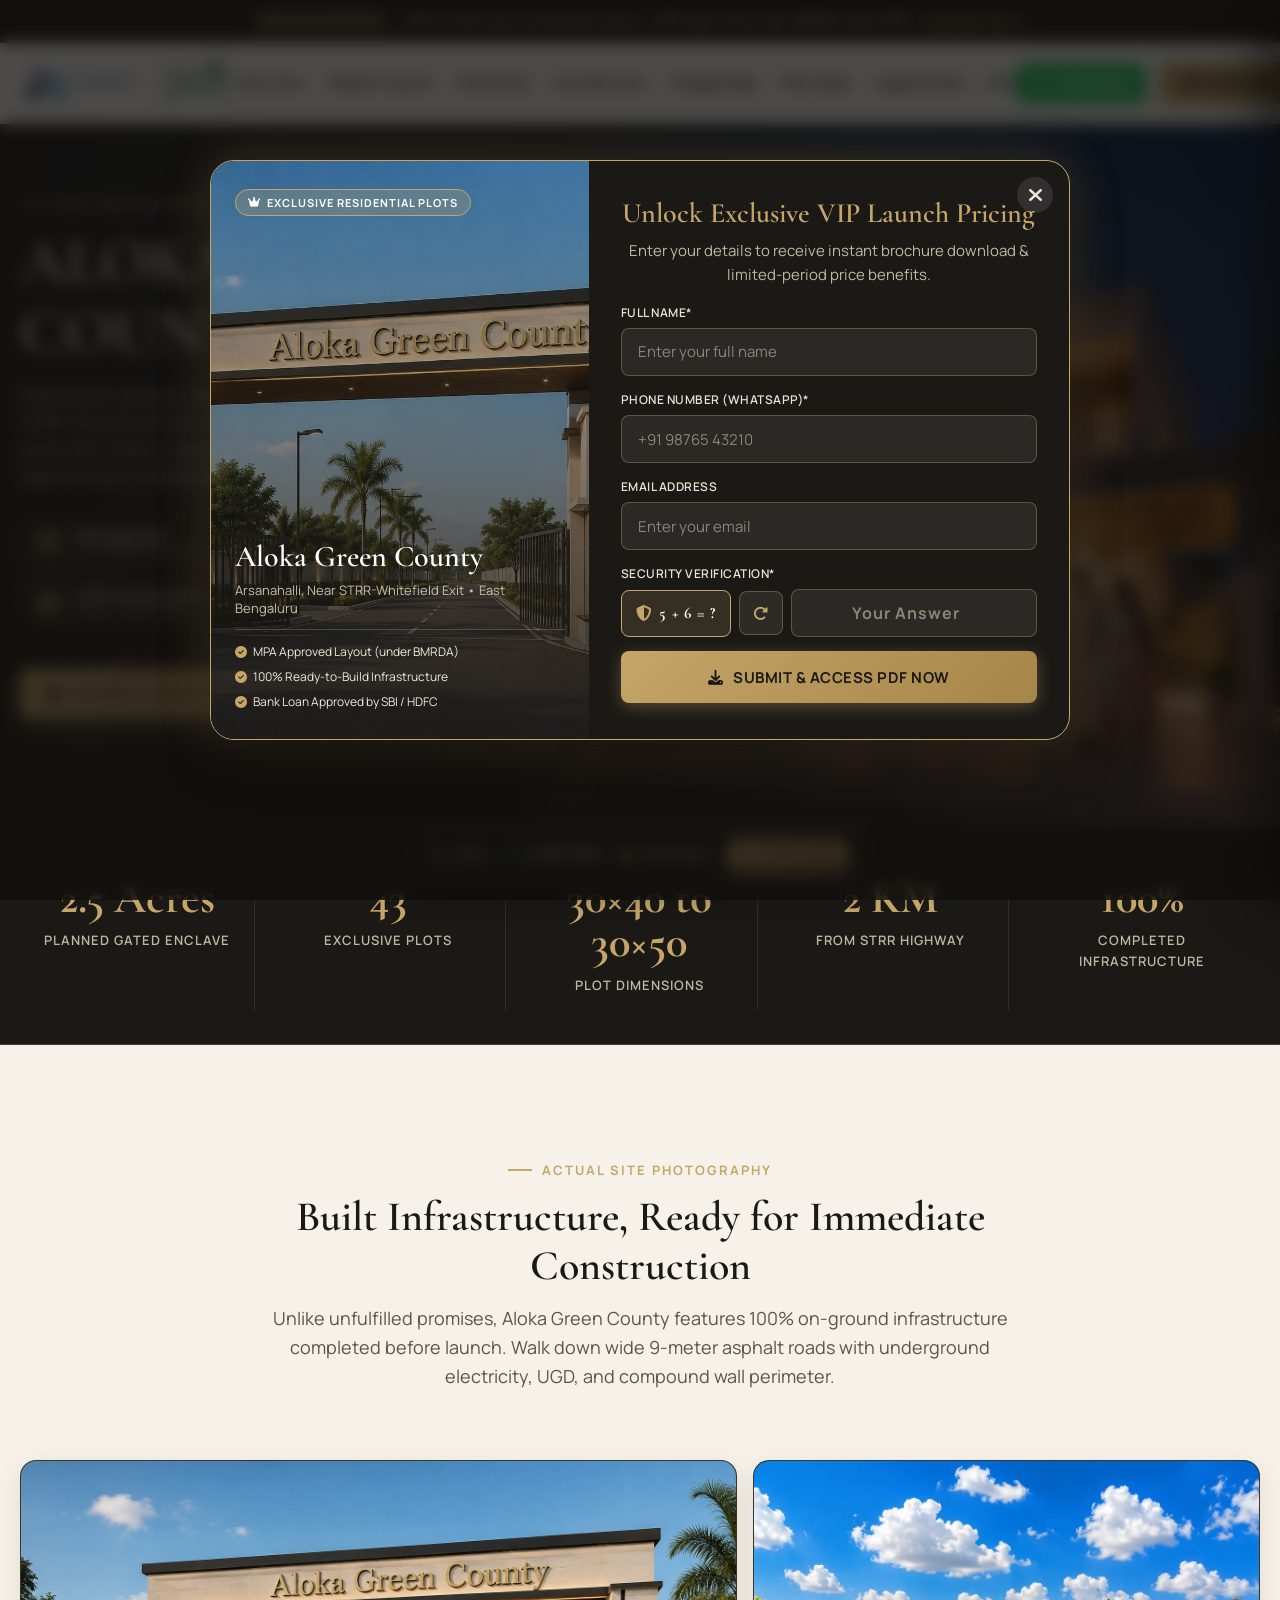
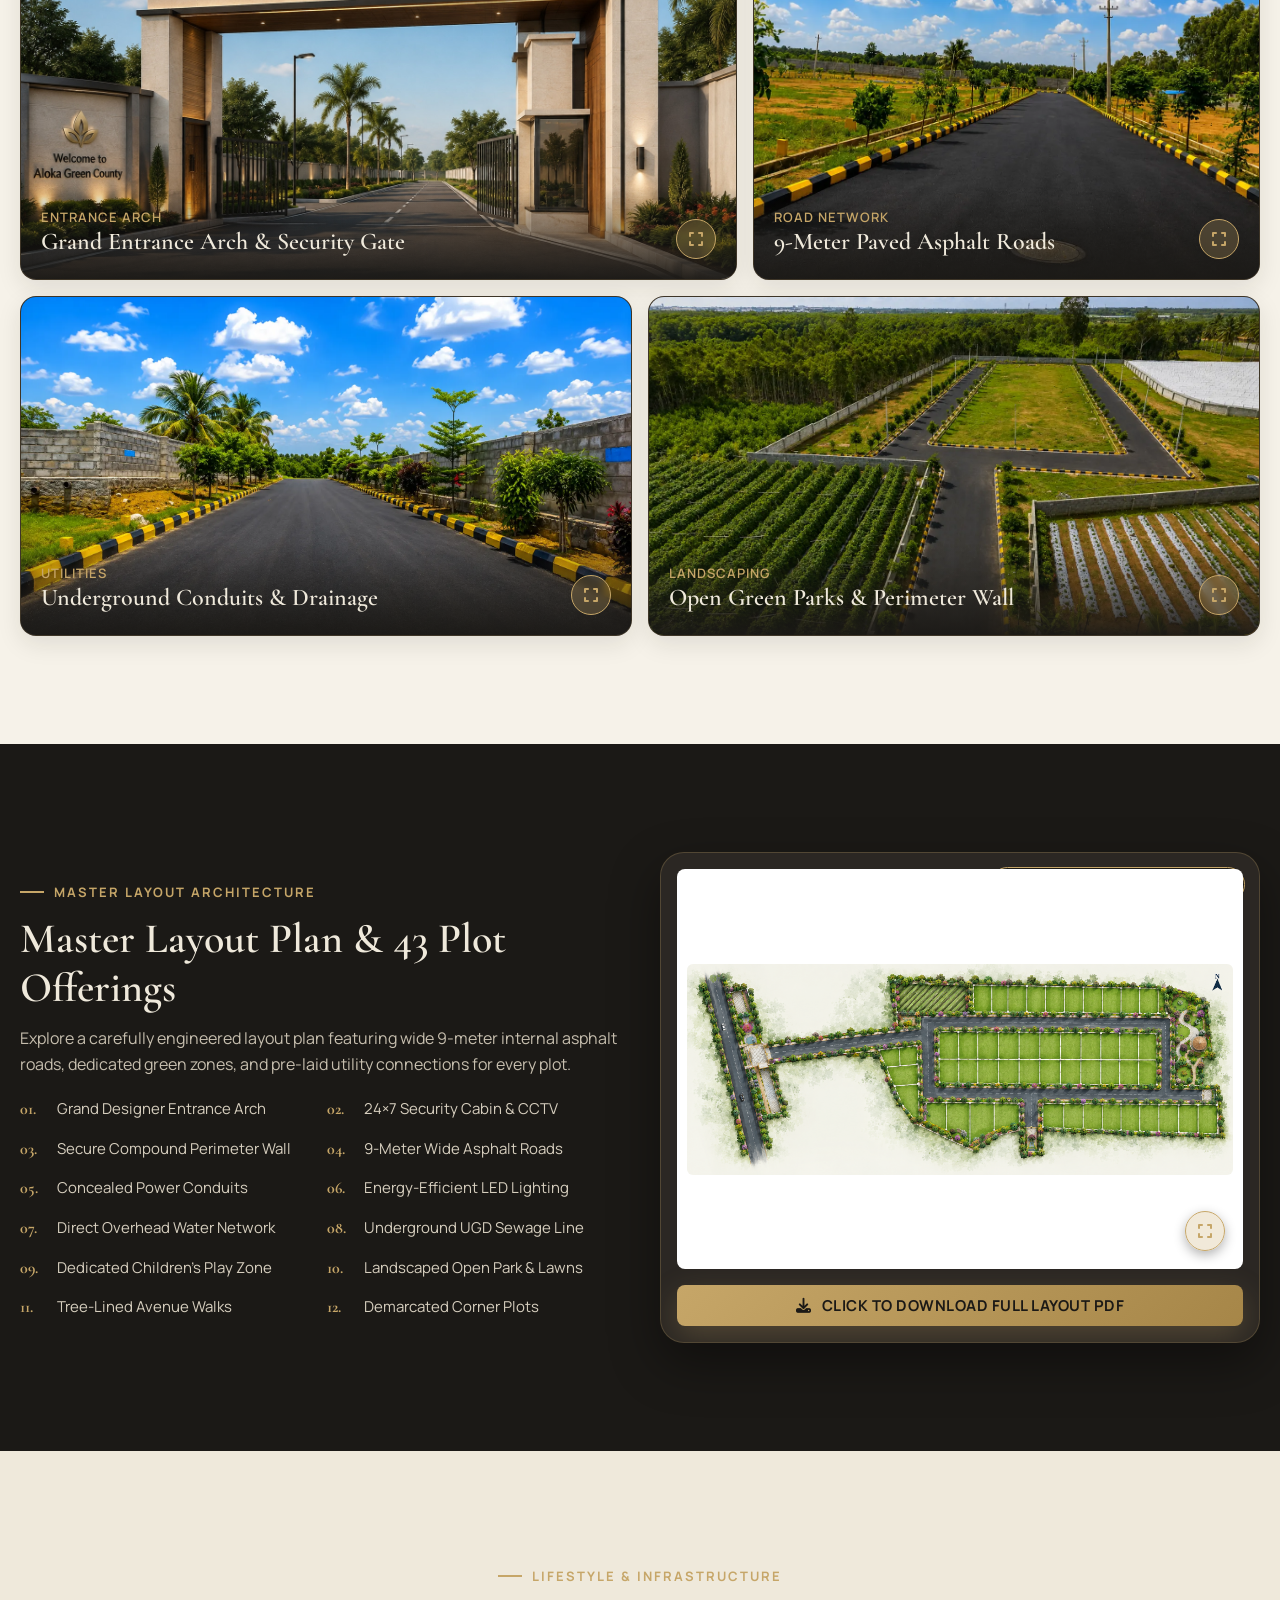
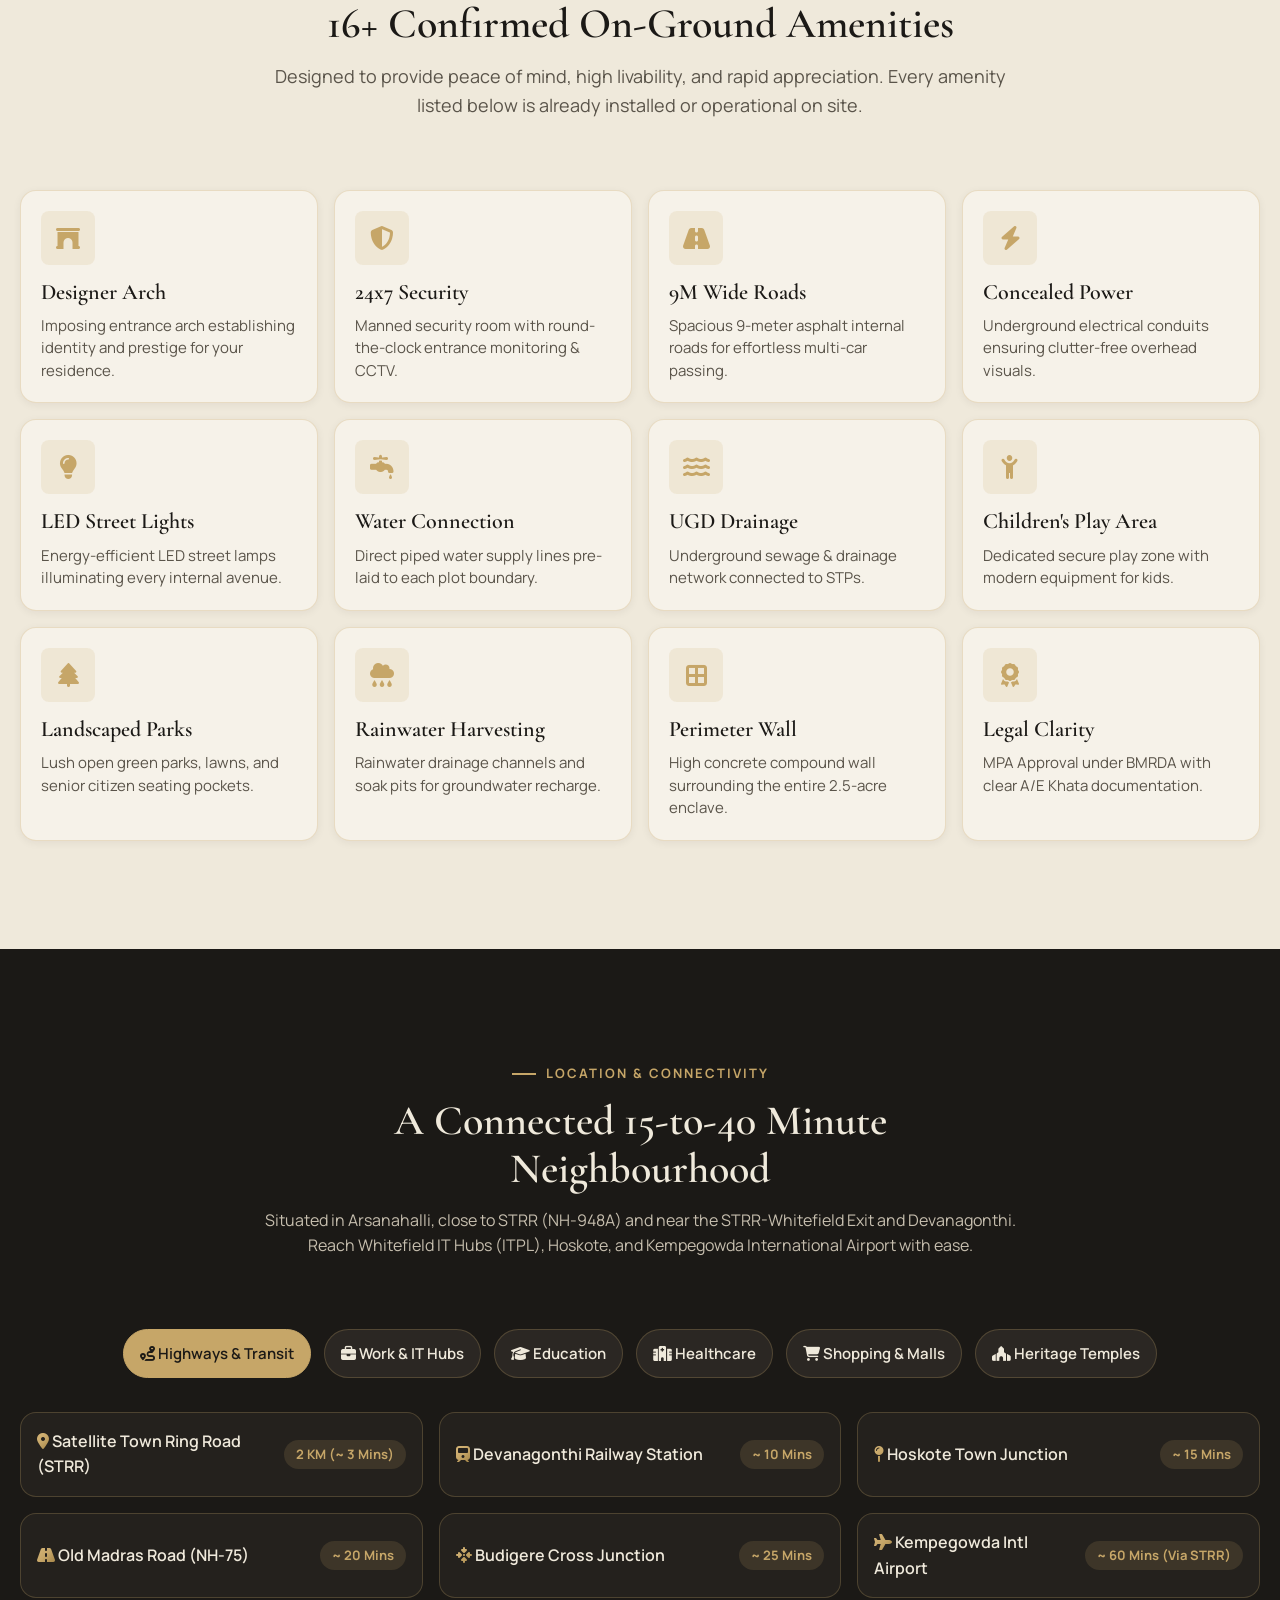
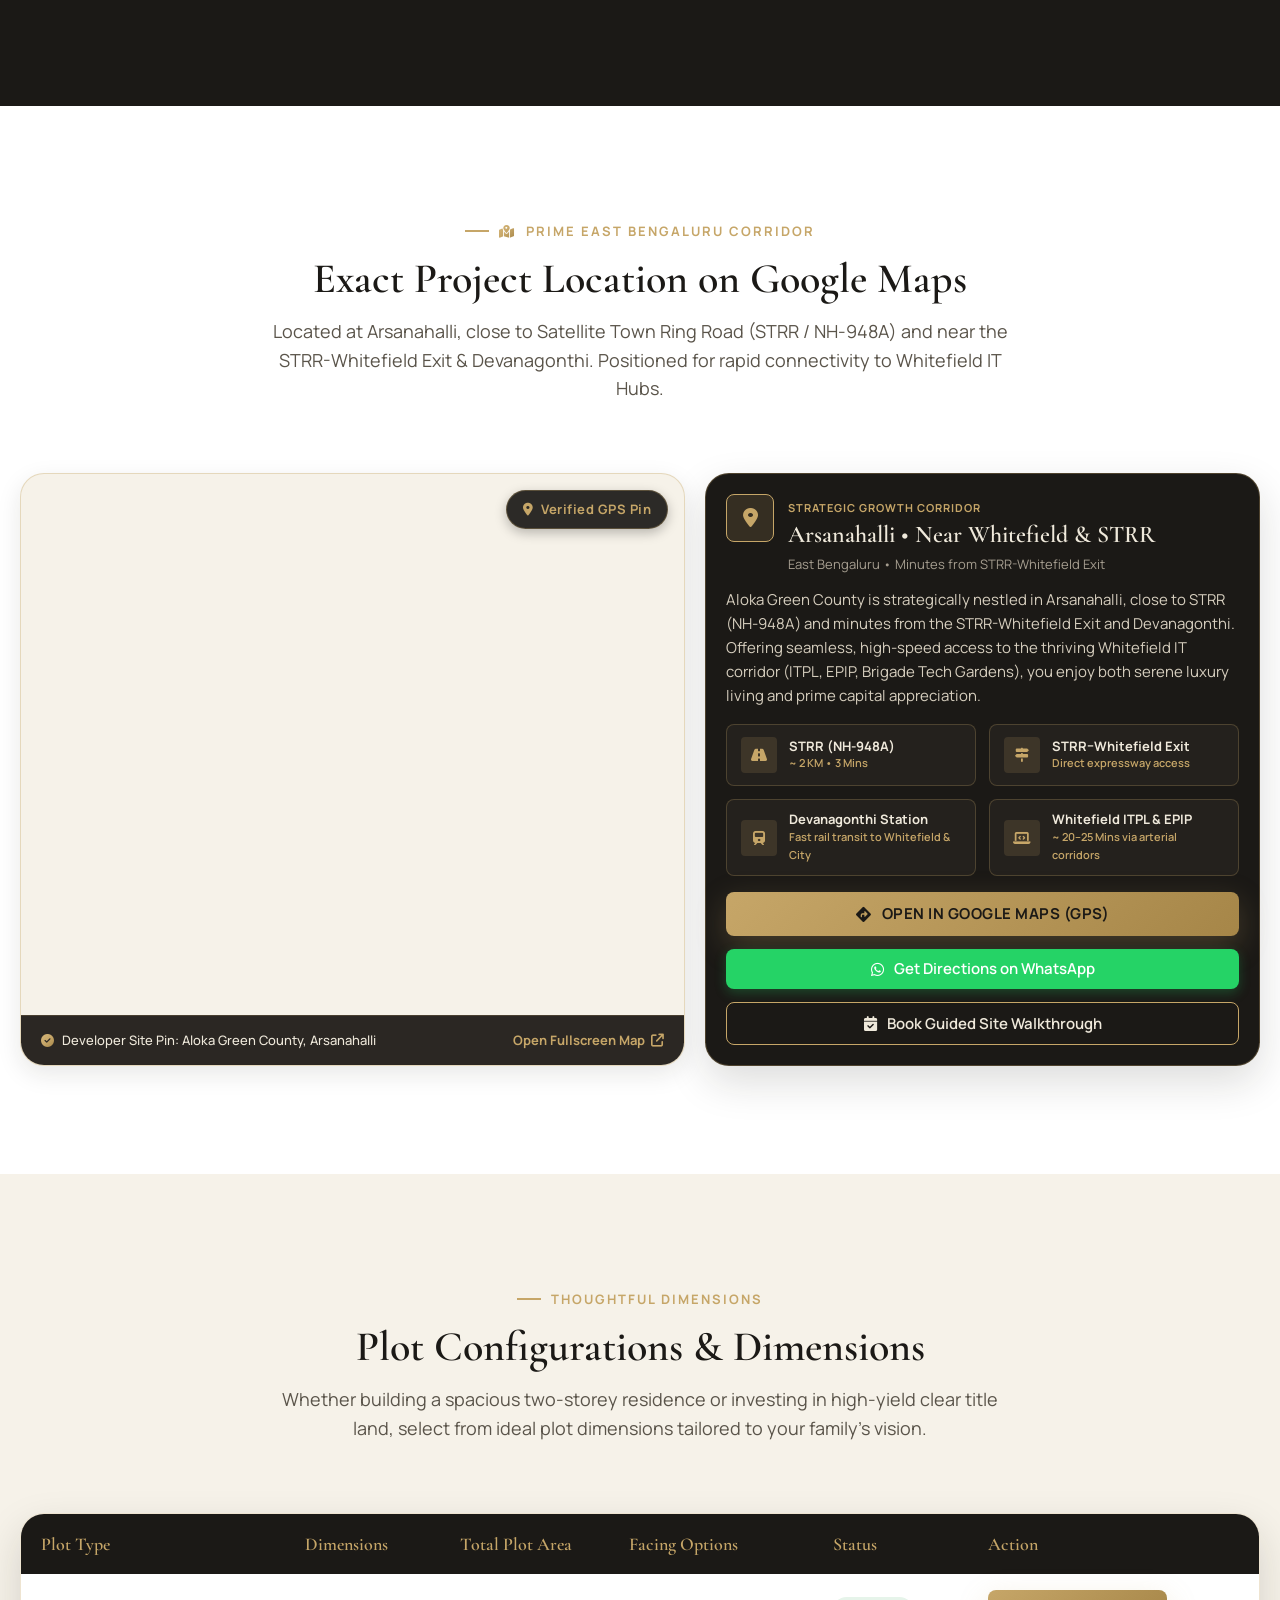
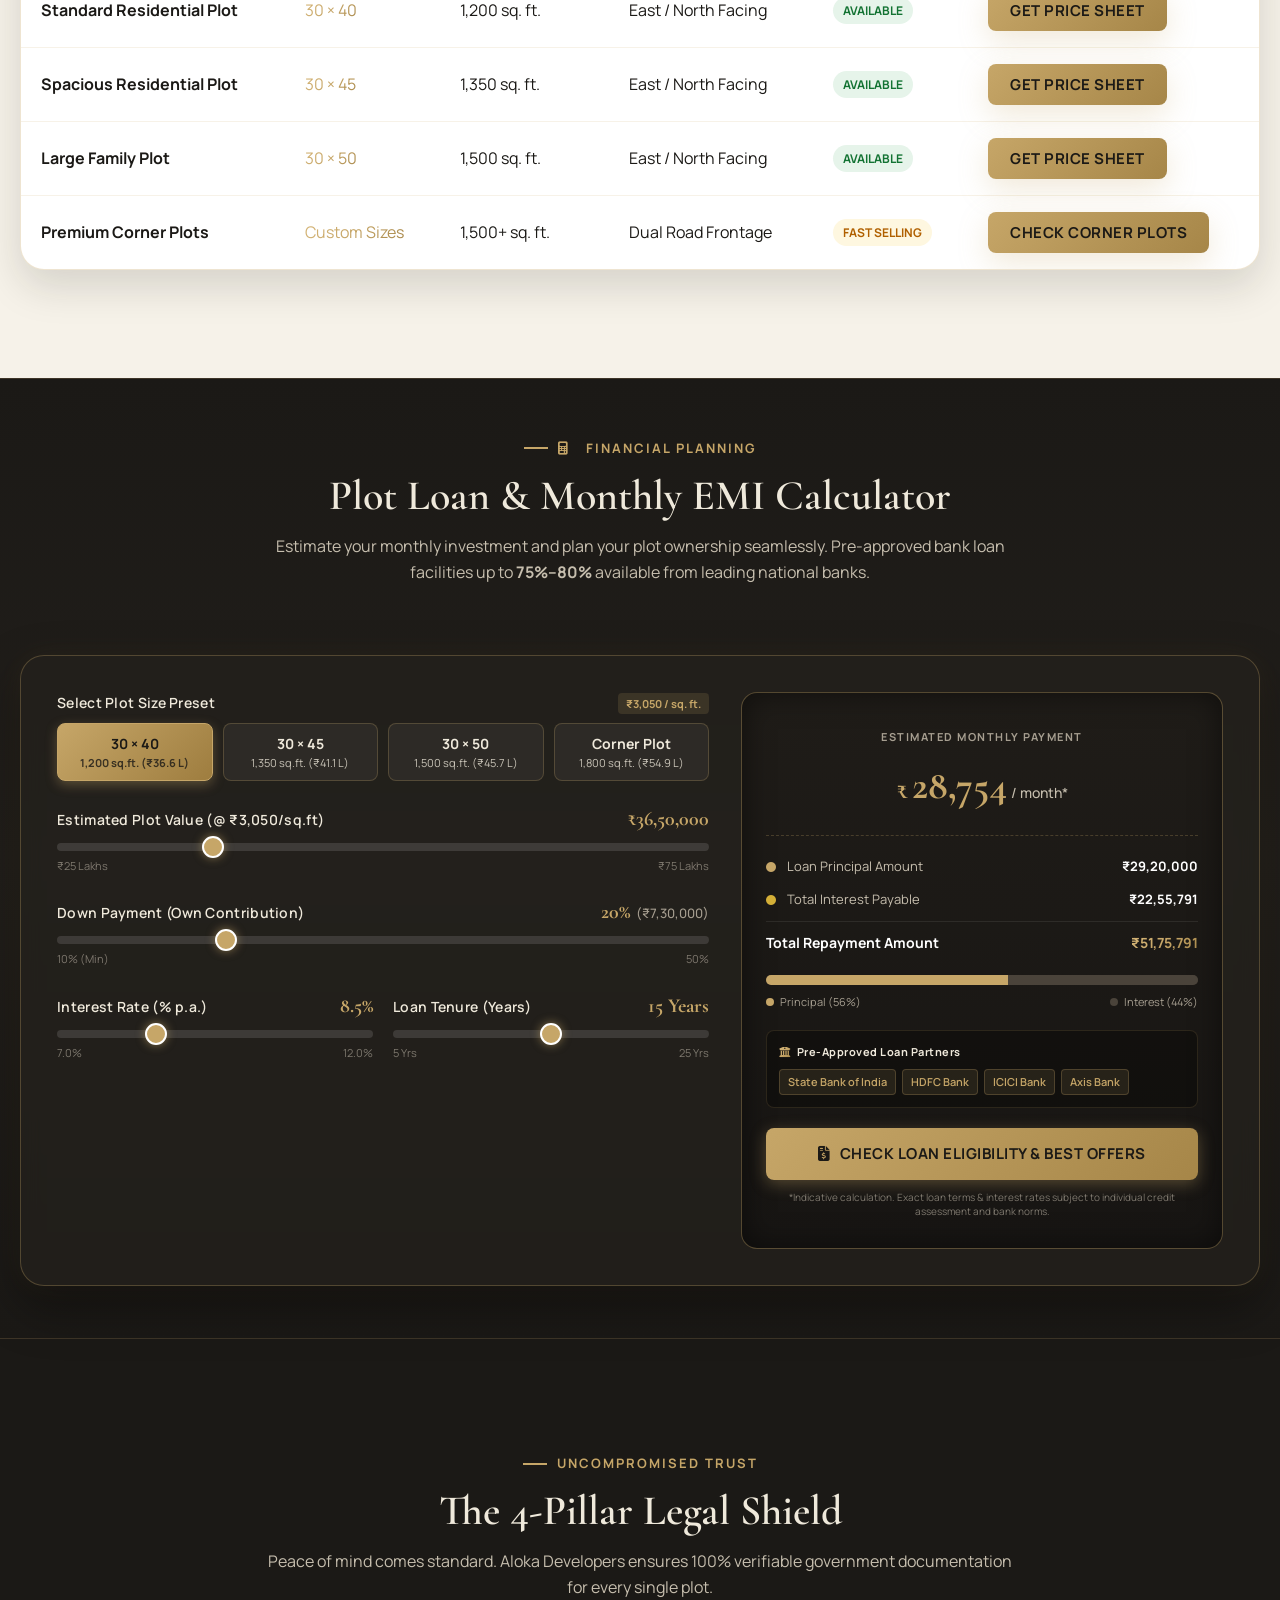
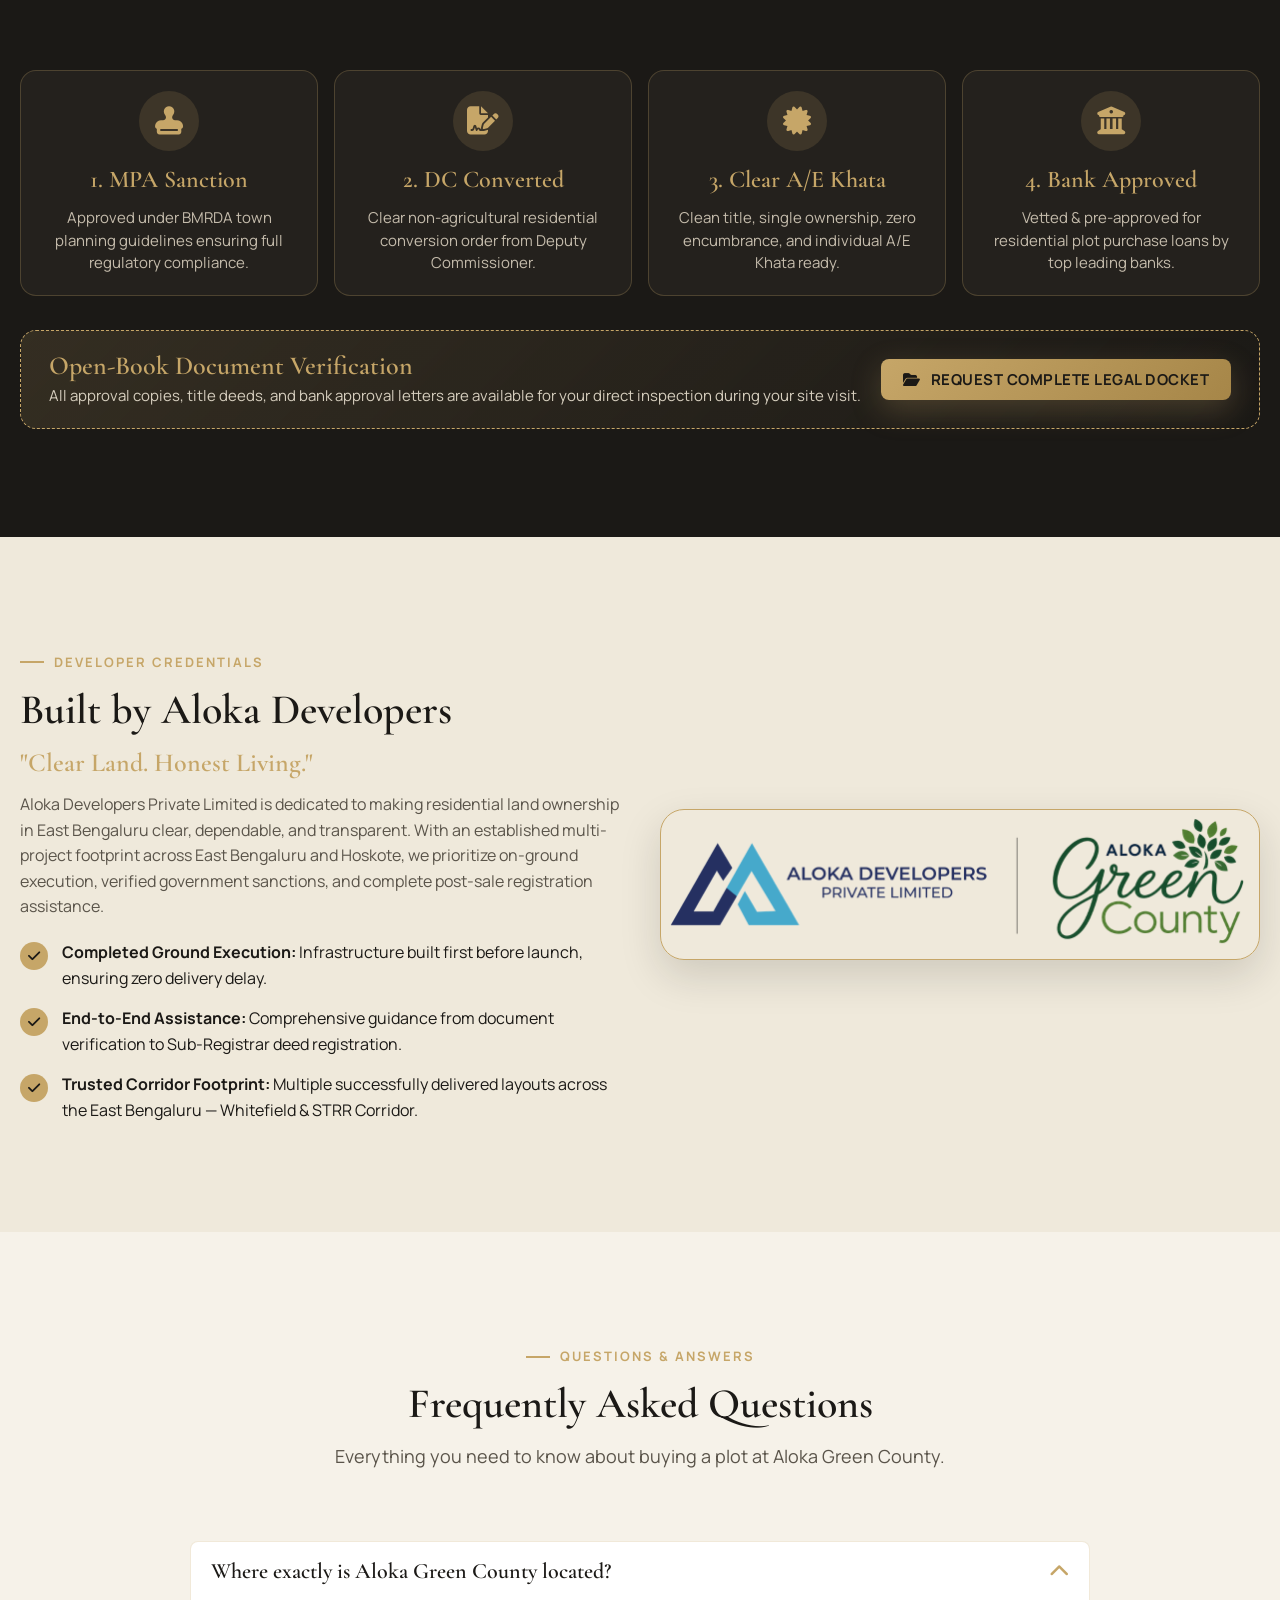
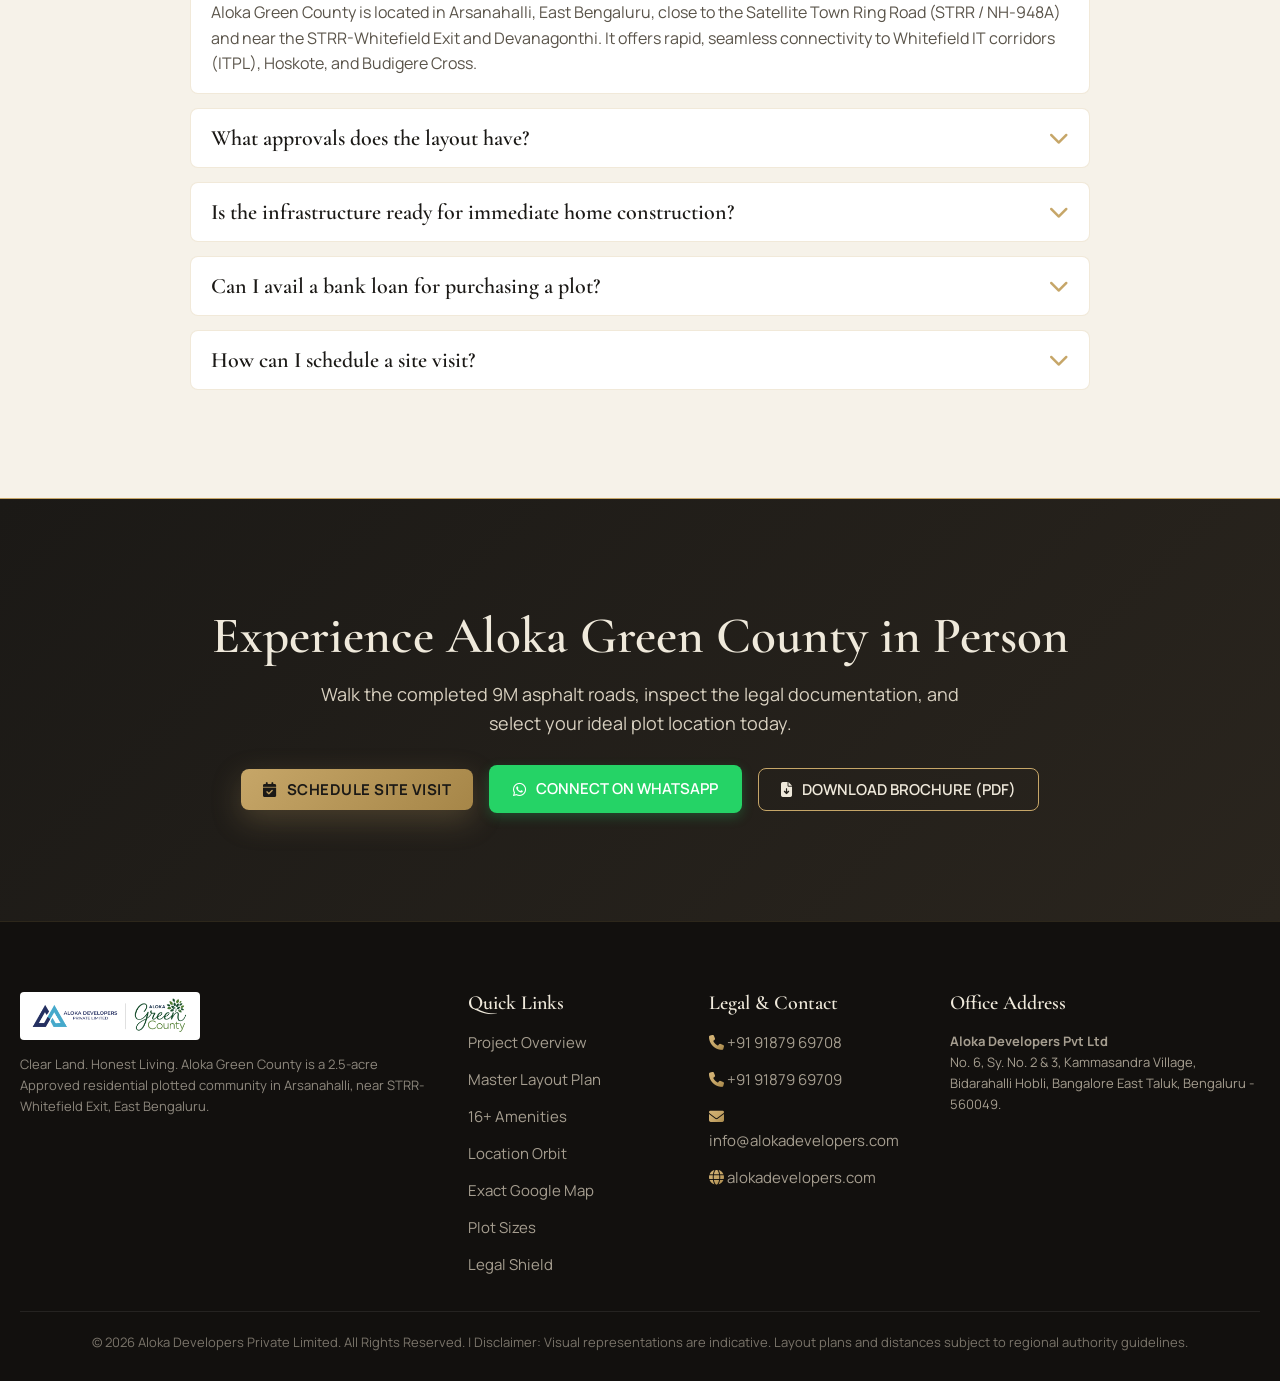
==== commit 1c653257: "feat: Add Aloka Green County favicon suite and move verified GPS pin badge to top-right corner of ma" ====
--- a/index.html
+++ b/index.html
@@ -12,6 +12,13 @@
     content="Aloka Green County — 2.5 Acres of Approved, DC Converted residential plots in Arsanahalli, close to STRR & near STRR-Whitefield Exit, East Bengaluru. 100% infrastructure complete. Bank loans available.">
   <meta name="keywords"
     content="Aloka Green County, Aloka Developers, plots near Whitefield, STRR plots, residential plots East Bengaluru, Devanagonthi plots, Arsanahalli plots, BMRDA plots">
+
+  <!-- Favicon & Mobile Touch Icons -->
+  <link rel="icon" type="image/x-icon" href="favicon.ico">
+  <link rel="icon" type="image/png" sizes="32x32" href="favicon-32x32.png">
+  <link rel="icon" type="image/png" sizes="16x16" href="favicon-16x16.png">
+  <link rel="apple-touch-icon" sizes="180x180" href="apple-touch-icon.png">
+  <link rel="manifest" href="site.webmanifest">
 
   <!-- Google Fonts: Cormorant Garamond & Manrope -->
   <link rel="preconnect" href="https://fonts.googleapis.com">
@@ -62,7 +69,7 @@
   <!-- End Meta Pixel Code -->
 
   <!-- Custom Design Tokens & Luxury Stylesheet -->
-  <link rel="stylesheet" href="styles.css?v=3.1">
+  <link rel="stylesheet" href="styles.css?v=3.4">
 </head>
 
 <body>
@@ -715,7 +722,7 @@
         <!-- Interactive Map Embed Frame -->
         <div class="map-embed-wrapper">
           <div class="map-embed-badge">
-            <i class="fa-solid fa-location-dot"></i> Verified On-Ground GPS Pin
+            <i class="fa-solid fa-location-dot"></i> Verified GPS Pin
           </div>
           <iframe 
             src="https://www.google.com/maps/embed?origin=mfe&pb=!1m2!2m1!1sAloka+Green+County" 
--- a/styles.css
+++ b/styles.css
@@ -2704,7 +2704,7 @@
 .map-embed-badge {
   position: absolute;
   top: 16px;
-  left: 16px;
+  right: 16px;
   background: rgba(27, 25, 22, 0.92);
   color: var(--color-2);
   backdrop-filter: blur(8px);
@@ -2719,6 +2719,7 @@
   z-index: 2;
   border: 1px solid rgba(198, 166, 104, 0.3);
   box-shadow: 0 4px 12px rgba(0, 0, 0, 0.25);
+  pointer-events: none;
 }
 
 .map-iframe {
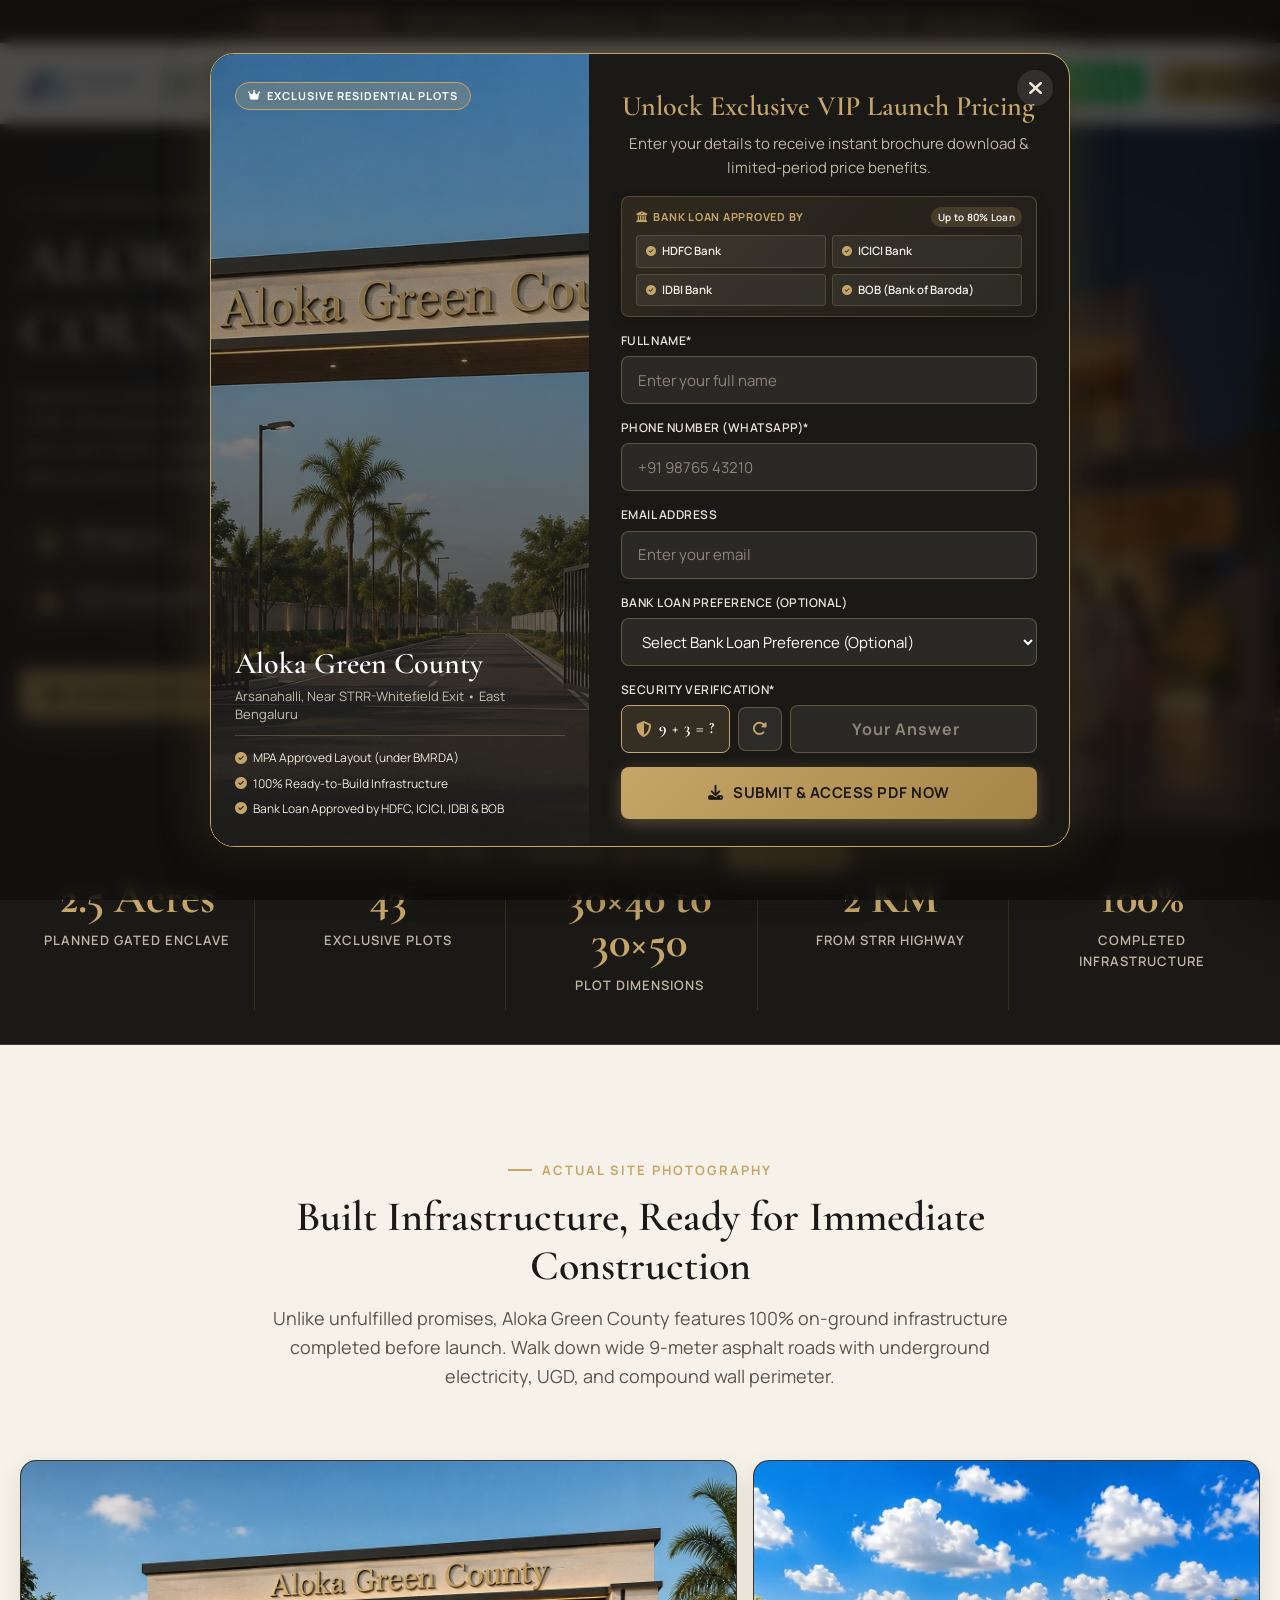
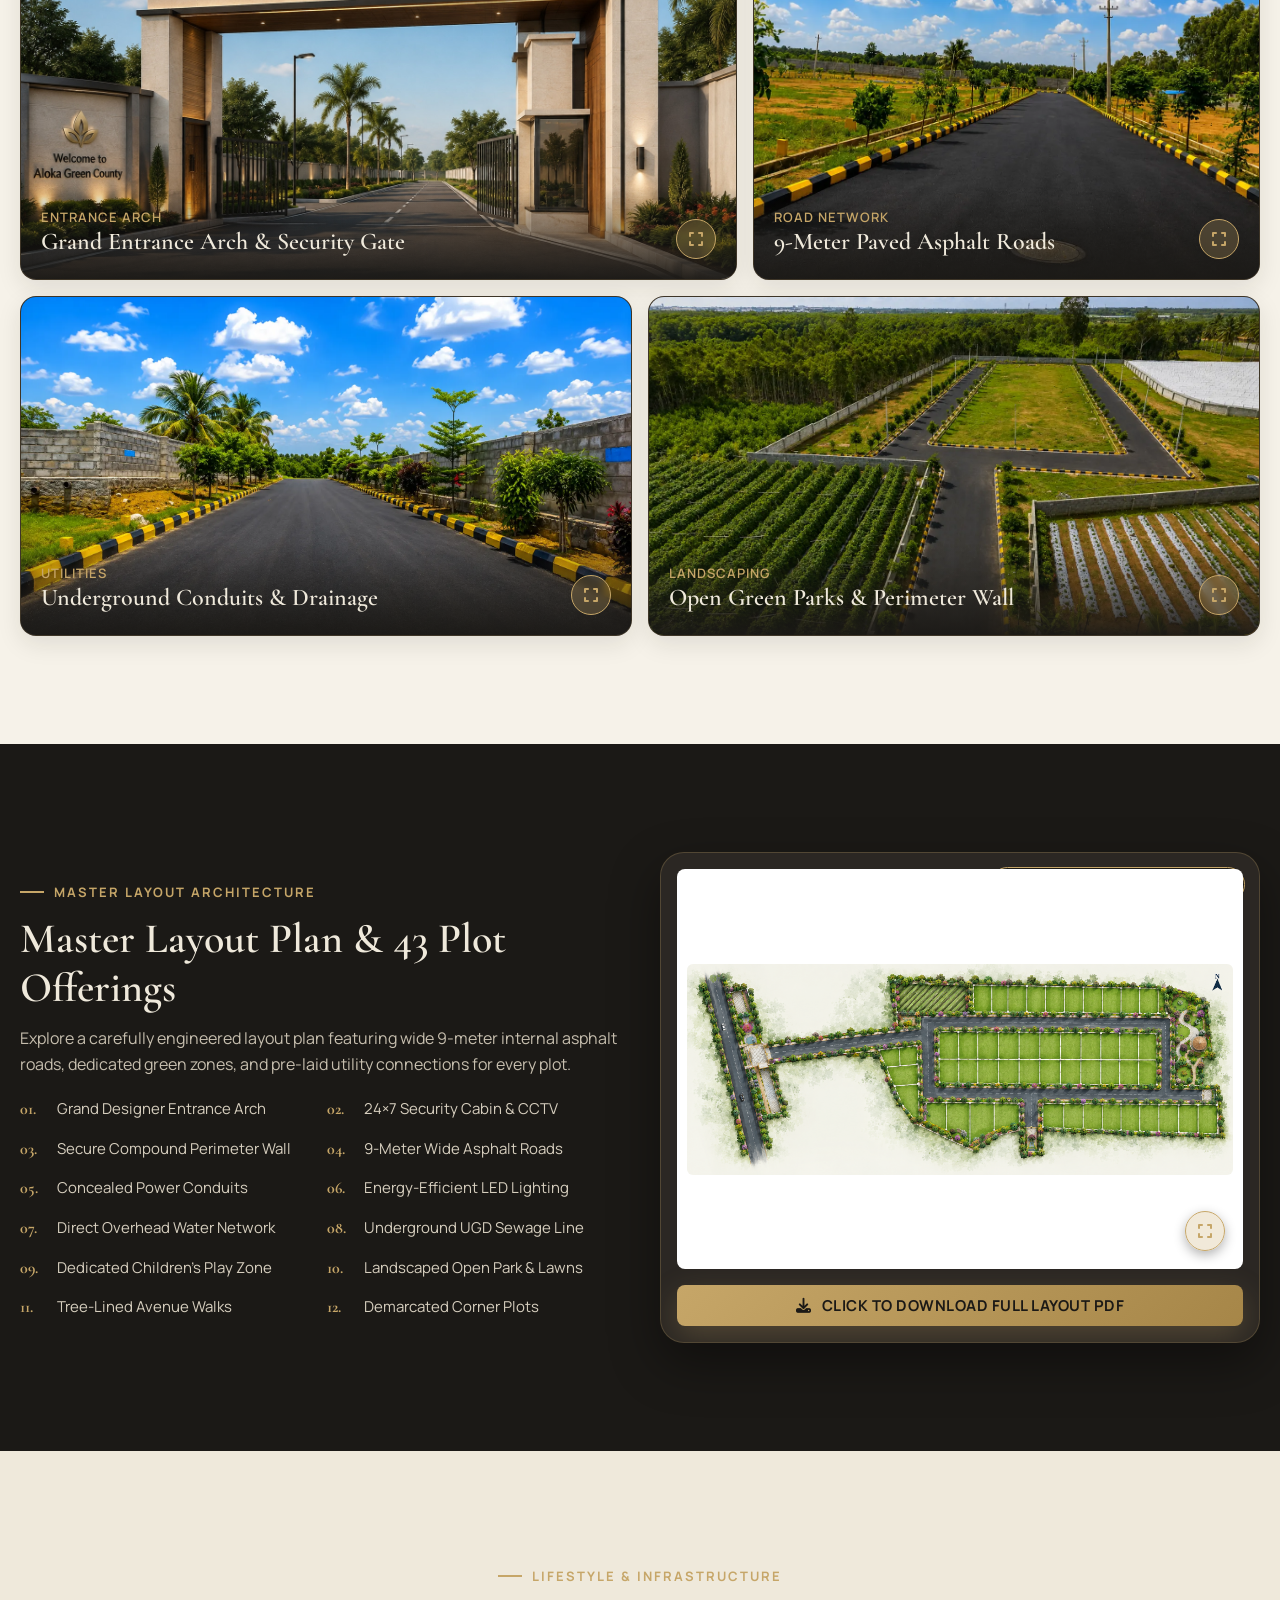
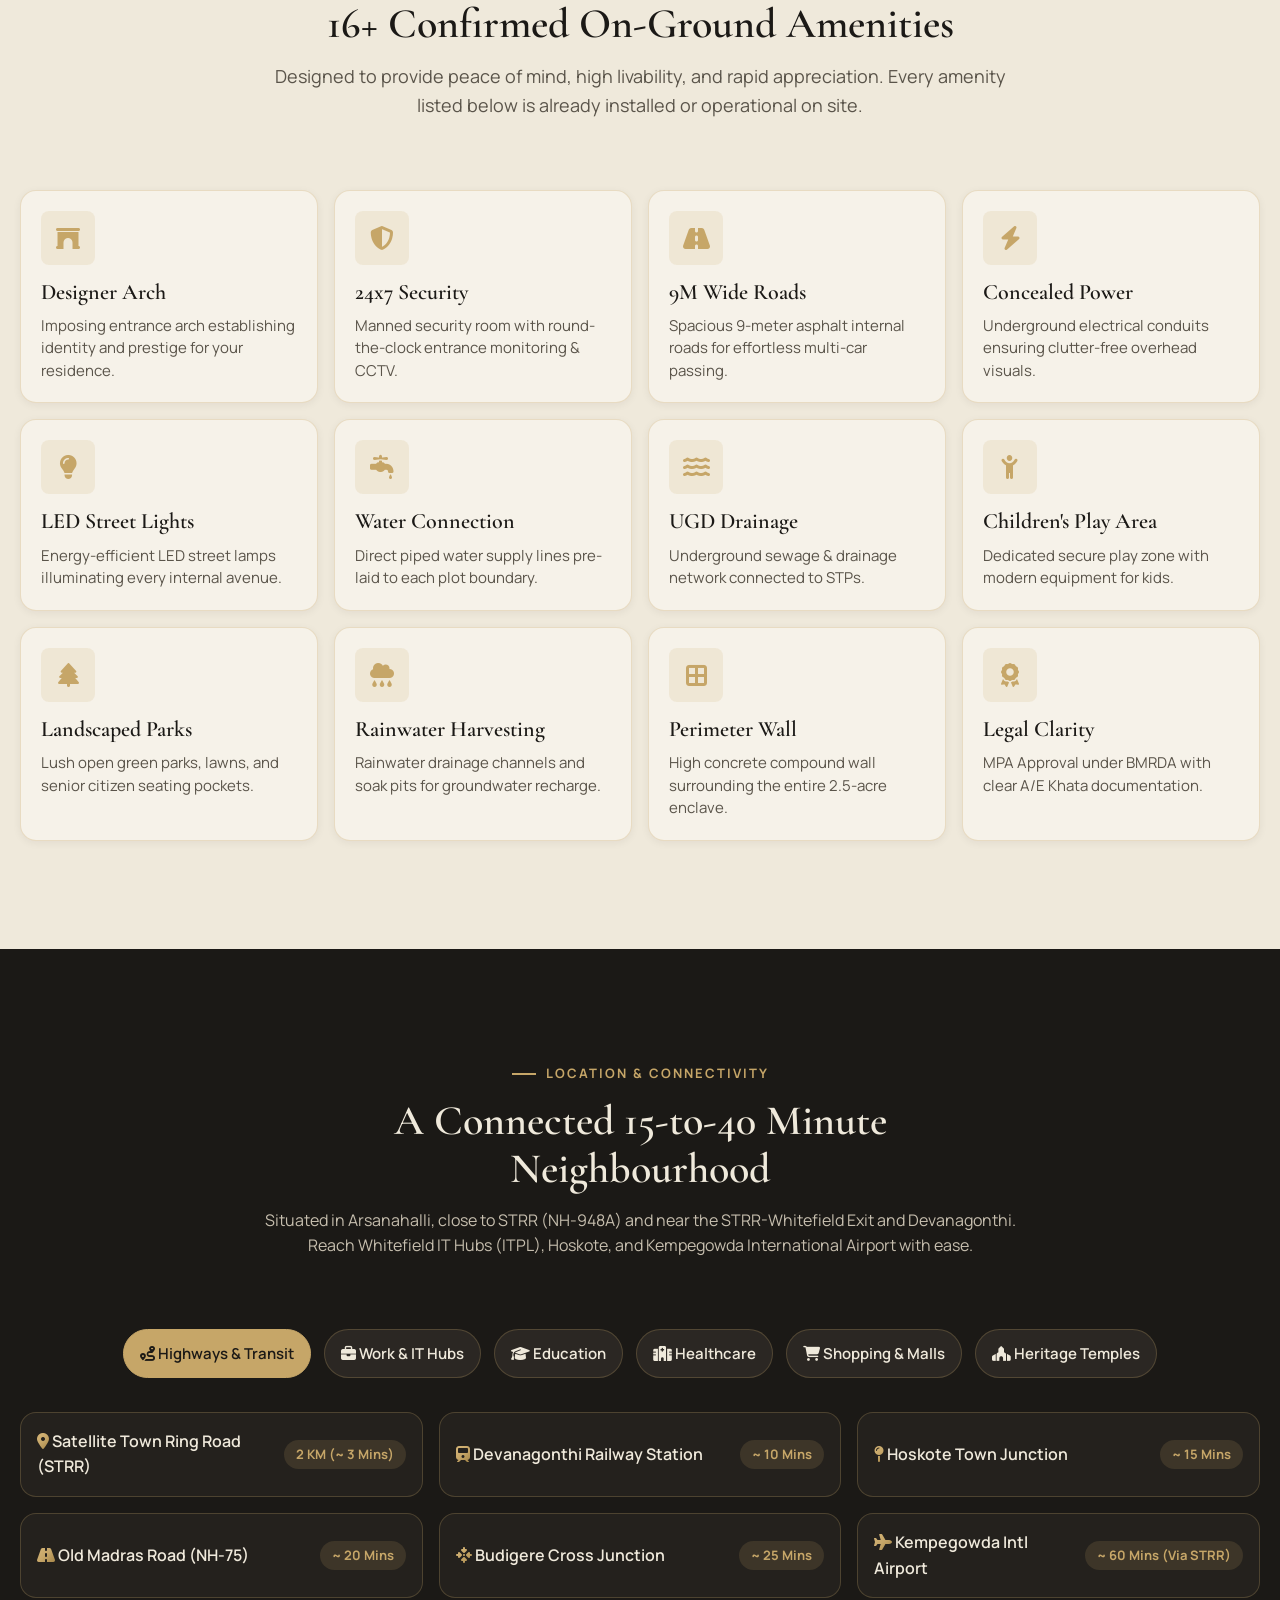
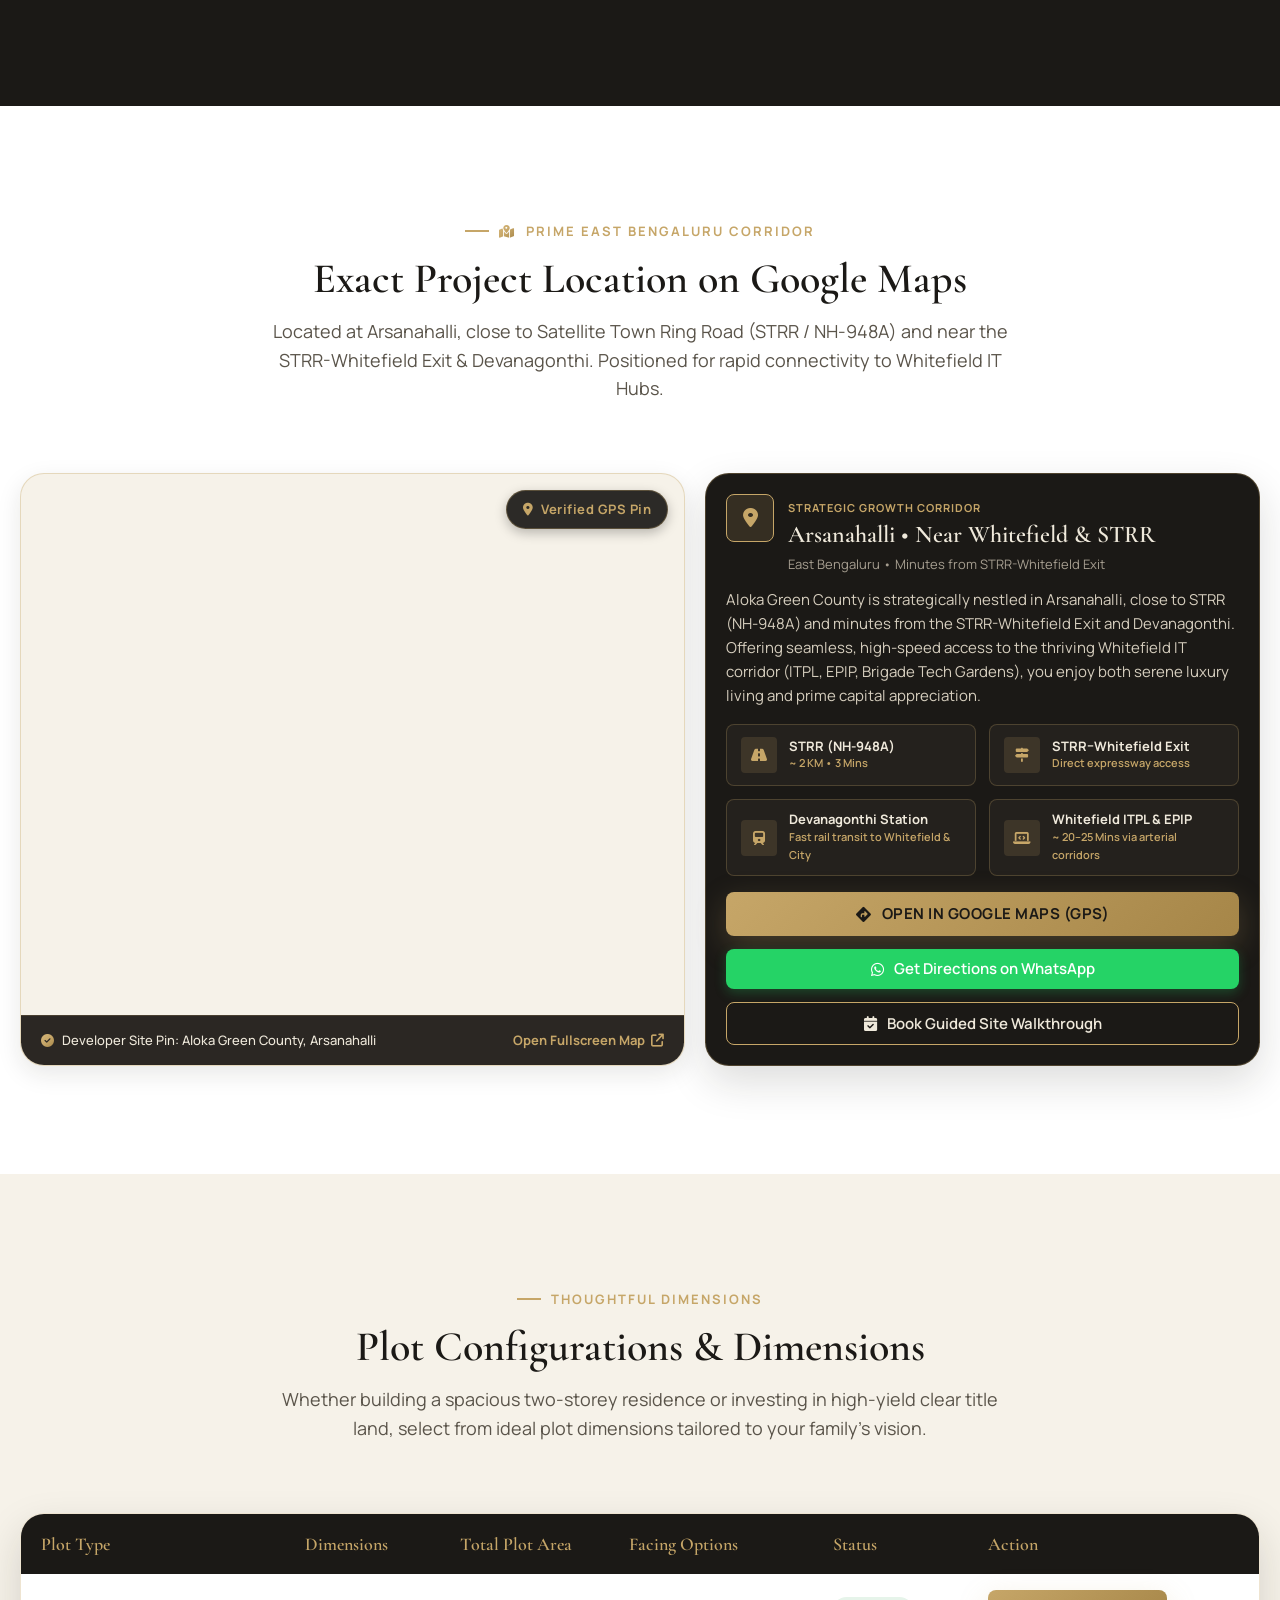
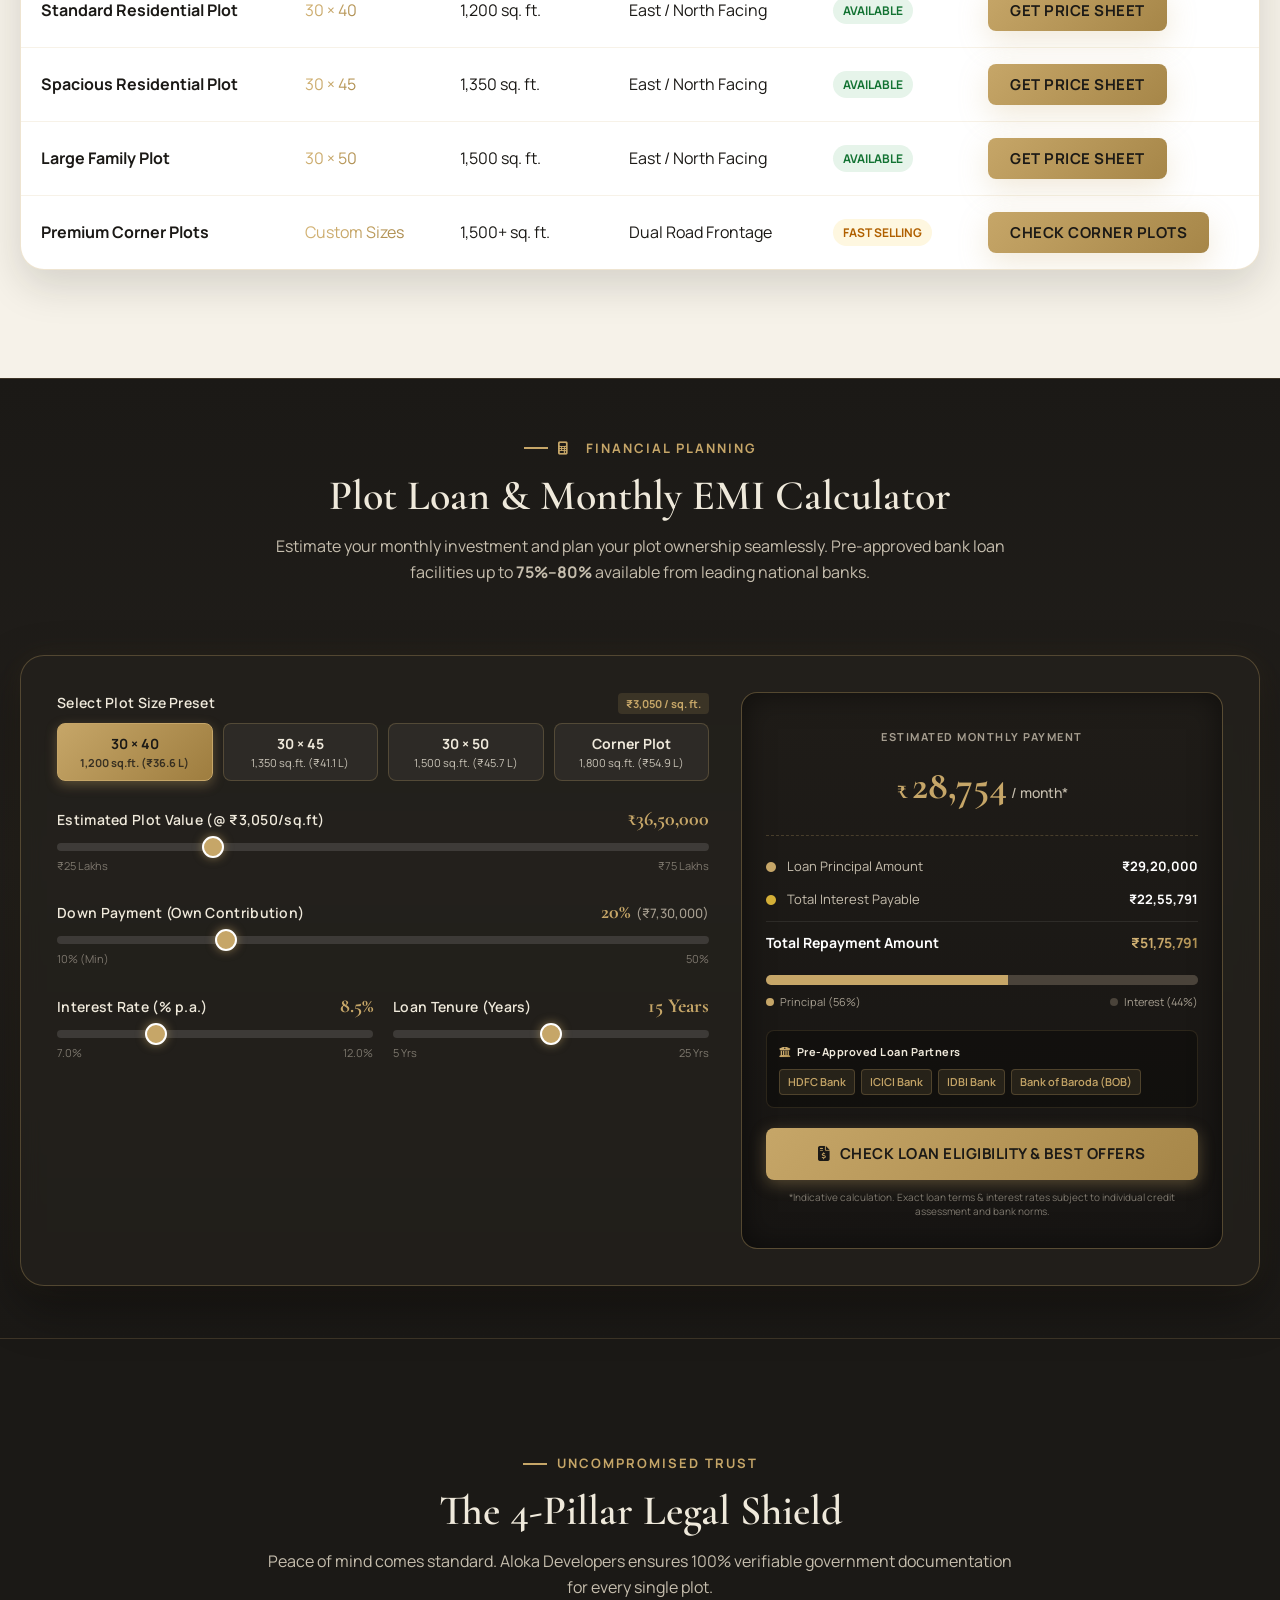
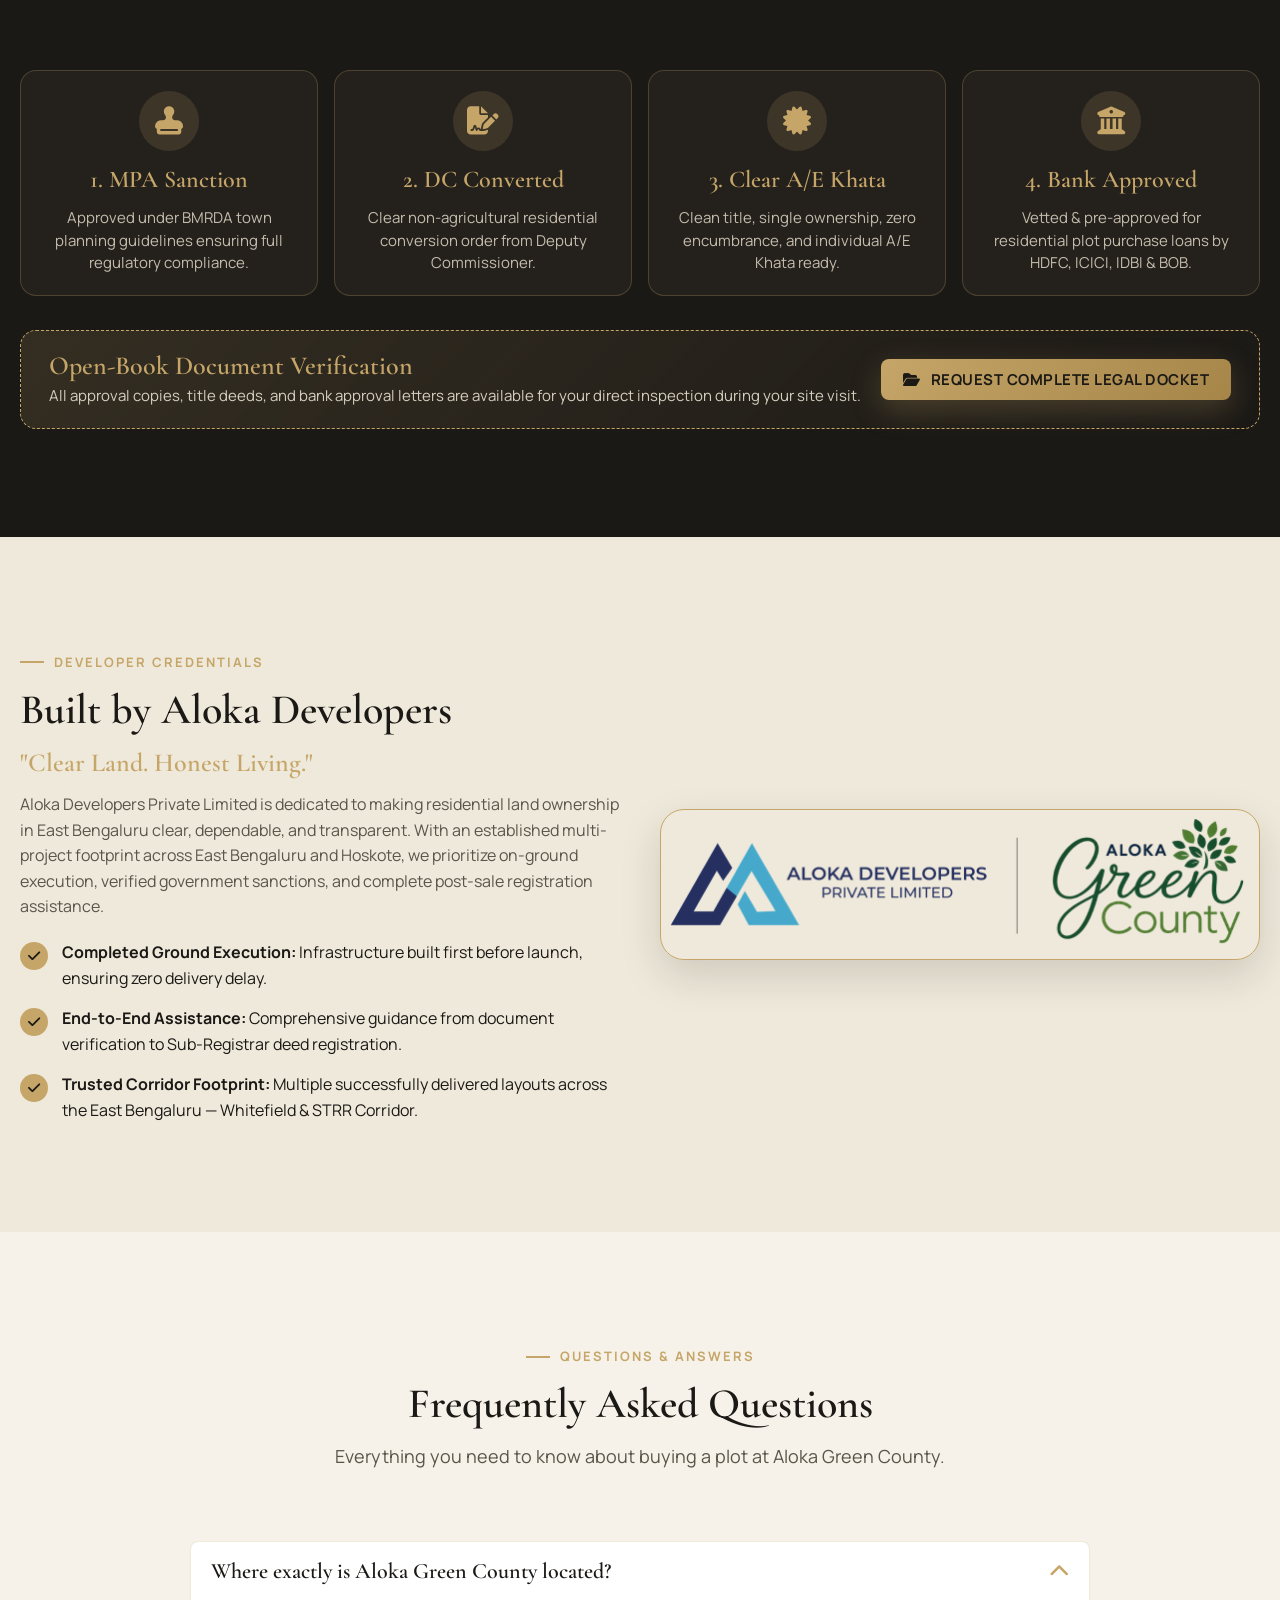
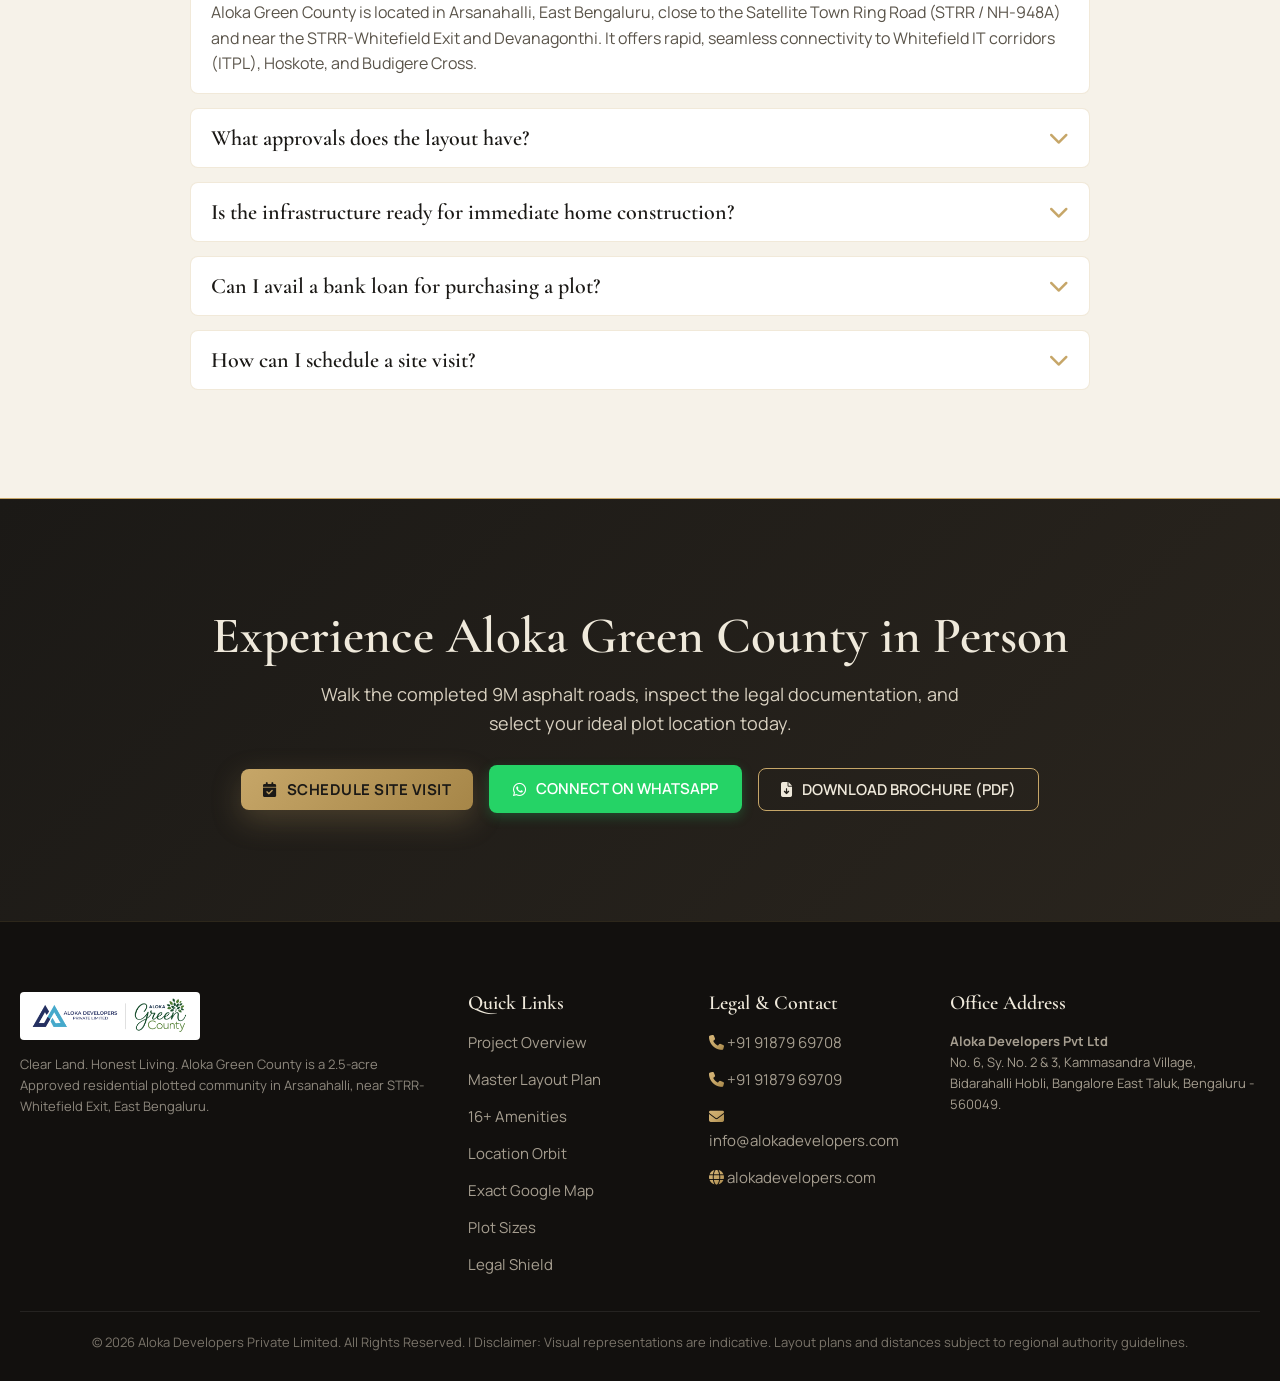
==== commit 83328335: "Update enquiry form and bank loan approvals to HDFC, ICICI, IDBI, and BOB" ====
--- a/index.html
+++ b/index.html
@@ -230,7 +230,7 @@
             </div>
             <div class="hero-badge-item">
               <div class="hero-badge-icon"><i class="fa-solid fa-landmark"></i></div>
-              <div class="hero-badge-text">Bank Loan Approved<small>Leading Financial Banks</small></div>
+              <div class="hero-badge-text">Bank Loan Approved<small>HDFC, ICICI, IDBI & BOB</small></div>
             </div>
           </div>
 
@@ -1033,10 +1033,10 @@
           <div class="calc-bank-strip">
             <div class="bank-strip-title"><i class="fa-solid fa-building-columns gold-text"></i> Pre-Approved Loan Partners</div>
             <div class="bank-pill-row">
-              <span class="bank-pill">State Bank of India</span>
               <span class="bank-pill">HDFC Bank</span>
               <span class="bank-pill">ICICI Bank</span>
-              <span class="bank-pill">Axis Bank</span>
+              <span class="bank-pill">IDBI Bank</span>
+              <span class="bank-pill">Bank of Baroda (BOB)</span>
             </div>
           </div>
 
@@ -1086,7 +1086,7 @@
         <div class="legal-card">
           <div class="legal-icon"><i class="fa-solid fa-building-columns"></i></div>
           <h3 class="legal-title">4. Bank Approved</h3>
-          <p class="legal-desc">Vetted & pre-approved for residential plot purchase loans by top leading banks.</p>
+          <p class="legal-desc">Vetted & pre-approved for residential plot purchase loans by HDFC, ICICI, IDBI & BOB.</p>
         </div>
       </div>
 
@@ -1207,8 +1207,7 @@
             <i class="fa-solid fa-chevron-down faq-icon"></i>
           </button>
           <div class="faq-answer">
-            Yes. The project documentation is verified and pre-approved for residential plot loans by leading financial
-            institutions and major banks.
+            Yes. The project documentation is verified and pre-approved for residential plot loans up to 80% by top leading banks including <strong>HDFC Bank</strong>, <strong>ICICI Bank</strong>, <strong>IDBI Bank</strong>, and <strong>Bank of Baroda (BOB)</strong>.
           </div>
         </div>
 
@@ -1328,7 +1327,7 @@
             <div class="modal-img-highlights">
               <span><i class="fa-solid fa-circle-check"></i> MPA Approved Layout (under BMRDA)</span>
               <span><i class="fa-solid fa-circle-check"></i> 100% Ready-to-Build Infrastructure</span>
-              <span><i class="fa-solid fa-circle-check"></i> Bank Loan Approved by SBI / HDFC</span>
+              <span><i class="fa-solid fa-circle-check"></i> Bank Loan Approved by HDFC, ICICI, IDBI & BOB</span>
             </div>
           </div>
         </div>
@@ -1344,6 +1343,23 @@
               PDF download.</p>
           </div>
 
+          <!-- Pre-Approved Bank Loan Trust Bar in Enquiry Form -->
+          <div class="modal-bank-approval-card">
+            <div class="modal-bank-header">
+              <div class="modal-bank-header-left">
+                <i class="fa-solid fa-building-columns"></i>
+                <span>Bank Loan Approved By</span>
+              </div>
+              <span class="modal-bank-badge-pill">Up to 80% Loan</span>
+            </div>
+            <div class="modal-bank-list">
+              <span class="modal-bank-chip"><i class="fa-solid fa-circle-check"></i> HDFC Bank</span>
+              <span class="modal-bank-chip"><i class="fa-solid fa-circle-check"></i> ICICI Bank</span>
+              <span class="modal-bank-chip"><i class="fa-solid fa-circle-check"></i> IDBI Bank</span>
+              <span class="modal-bank-chip"><i class="fa-solid fa-circle-check"></i> BOB (Bank of Baroda)</span>
+            </div>
+          </div>
+
           <form id="modal-lead-form" onsubmit="handleLeadSubmit(event, 'Modal Form')">
             <input type="hidden" id="modal-intent-input" name="intent" value="brochure">
             <input type="hidden" id="modal-file-input" name="file_path" value="">
@@ -1362,6 +1378,19 @@
             <div class="form-group">
               <label class="form-label">Email Address</label>
               <input type="email" class="form-input" placeholder="Enter your email" name="email">
+            </div>
+
+            <div class="form-group">
+              <label class="form-label">Bank Loan Preference (Optional)</label>
+              <select class="form-select" name="loan_preference">
+                <option value="">Select Bank Loan Preference (Optional)</option>
+                <option value="HDFC Bank Loan">HDFC Bank (Pre-Approved)</option>
+                <option value="ICICI Bank Loan">ICICI Bank (Pre-Approved)</option>
+                <option value="IDBI Bank Loan">IDBI Bank (Pre-Approved)</option>
+                <option value="BOB Loan">Bank of Baroda - BOB (Pre-Approved)</option>
+                <option value="Best Available Bank Loan">Best Available Loan Offer (Up to 80%)</option>
+                <option value="Self Funded / No Loan">Self-Funded / No Loan Needed</option>
+              </select>
             </div>
 
 
--- a/styles.css
+++ b/styles.css
@@ -1636,6 +1636,87 @@
   letter-spacing: 0.5px;
 }
 
+.modal-bank-approval-card {
+  background: linear-gradient(135deg, rgba(198, 166, 104, 0.12) 0%, rgba(198, 166, 104, 0.04) 100%);
+  border: 1px solid rgba(198, 166, 104, 0.28);
+  border-radius: var(--radius-md);
+  padding: 10px 14px;
+  margin-bottom: var(--space-4);
+  box-shadow: 0 4px 14px rgba(0, 0, 0, 0.2);
+}
+
+.modal-bank-header {
+  display: flex;
+  align-items: center;
+  justify-content: space-between;
+  gap: 8px;
+  font-size: 11px;
+  font-weight: 700;
+  color: var(--color-2);
+  text-transform: uppercase;
+  letter-spacing: 0.75px;
+  margin-bottom: 8px;
+}
+
+.modal-bank-header-left {
+  display: flex;
+  align-items: center;
+  gap: 6px;
+}
+
+.modal-bank-badge-pill {
+  background: rgba(198, 166, 104, 0.2);
+  color: #FFF;
+  font-size: 10px;
+  padding: 2px 7px;
+  border-radius: var(--radius-full);
+  font-weight: 600;
+  letter-spacing: 0.3px;
+  text-transform: none;
+}
+
+.modal-bank-list {
+  display: grid;
+  grid-template-columns: repeat(2, 1fr);
+  gap: 6px;
+}
+
+.modal-bank-chip {
+  display: inline-flex;
+  align-items: center;
+  gap: 6px;
+  background: rgba(255, 255, 255, 0.06);
+  border: 1px solid rgba(198, 166, 104, 0.22);
+  border-radius: var(--radius-sm);
+  padding: 6px 9px;
+  font-size: 11.5px;
+  font-weight: 600;
+  color: #F3EEE3;
+  transition: all var(--duration-fast);
+}
+
+.modal-bank-chip i {
+  color: var(--color-2);
+  font-size: 10px;
+}
+
+.modal-bank-chip:hover {
+  background: rgba(198, 166, 104, 0.16);
+  border-color: rgba(198, 166, 104, 0.45);
+  transform: translateY(-1px);
+}
+
+@media (max-width: 480px) {
+  .modal-bank-list {
+    grid-template-columns: repeat(2, 1fr);
+    gap: 5px;
+  }
+  .modal-bank-chip {
+    font-size: 10.5px;
+    padding: 5px 6px;
+  }
+}
+
 .form-input, .form-select {
   width: 100%;
   background: rgba(255, 255, 255, 0.07);
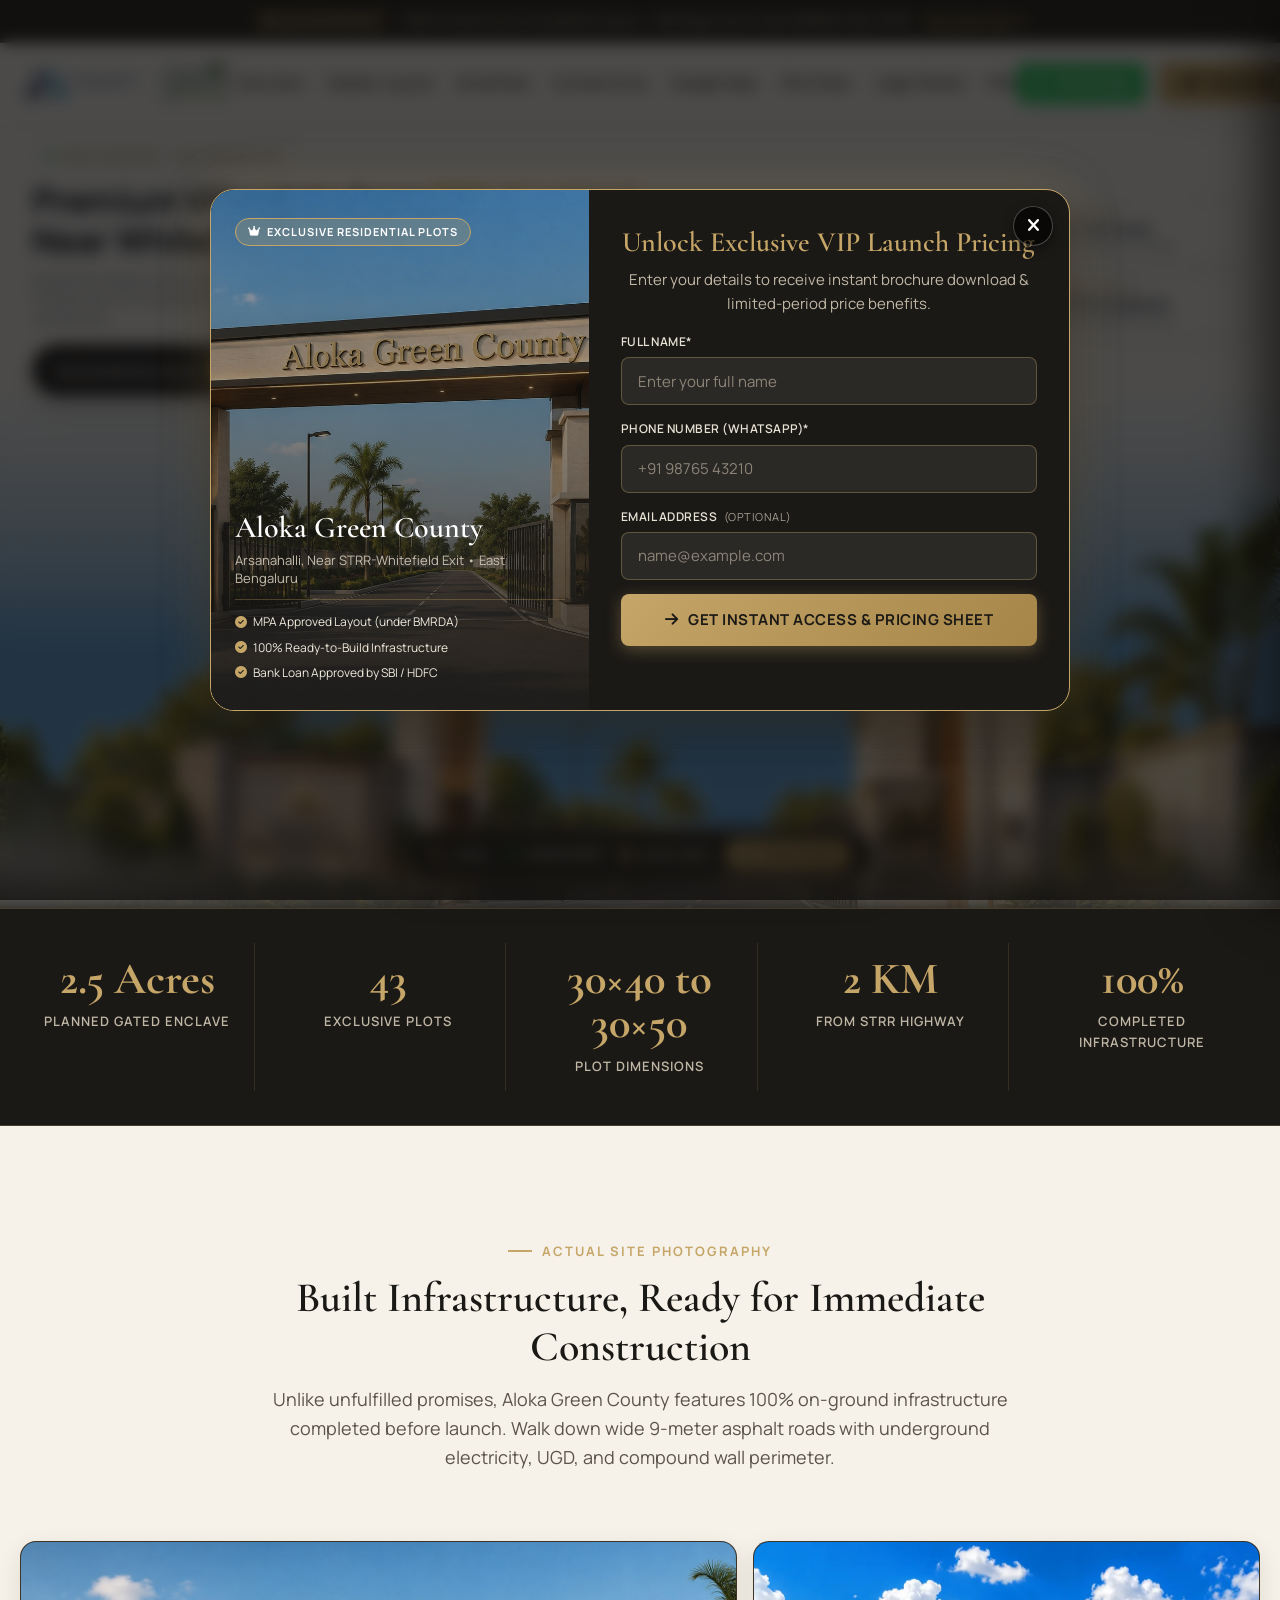
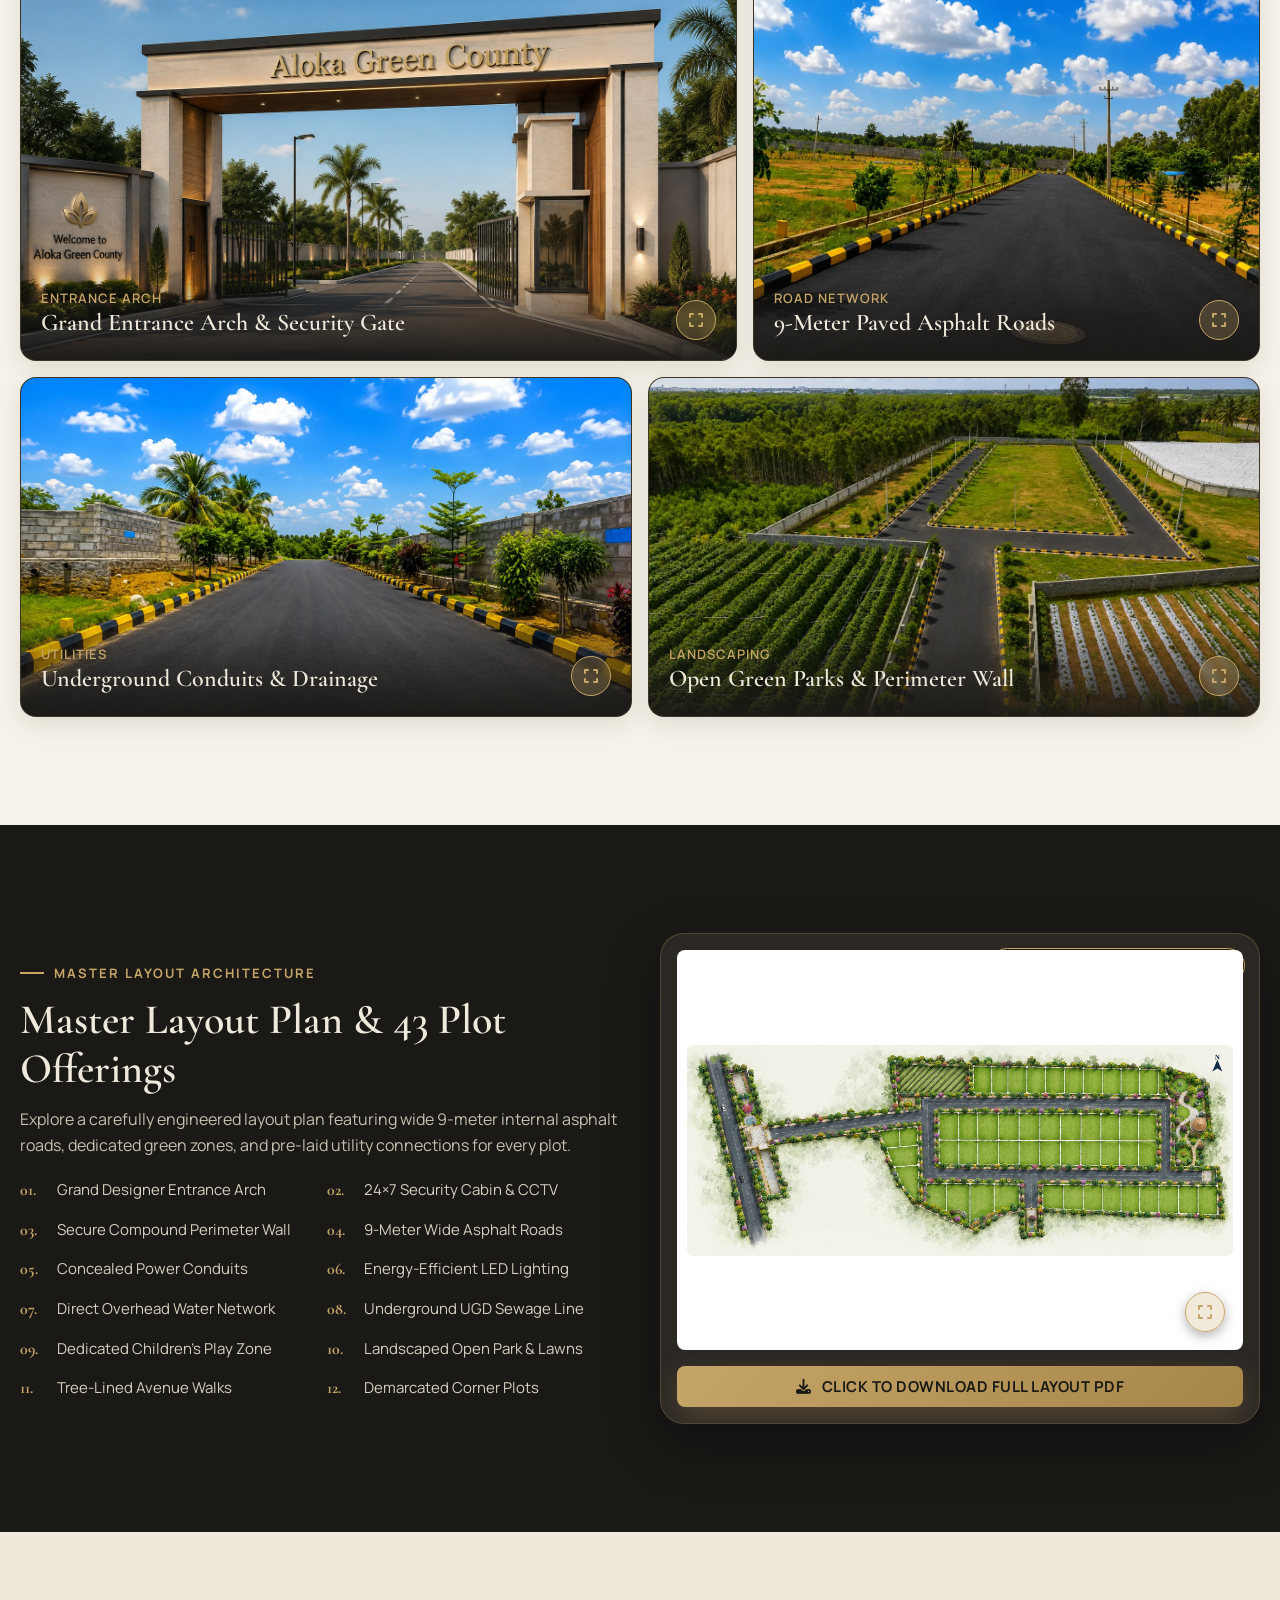
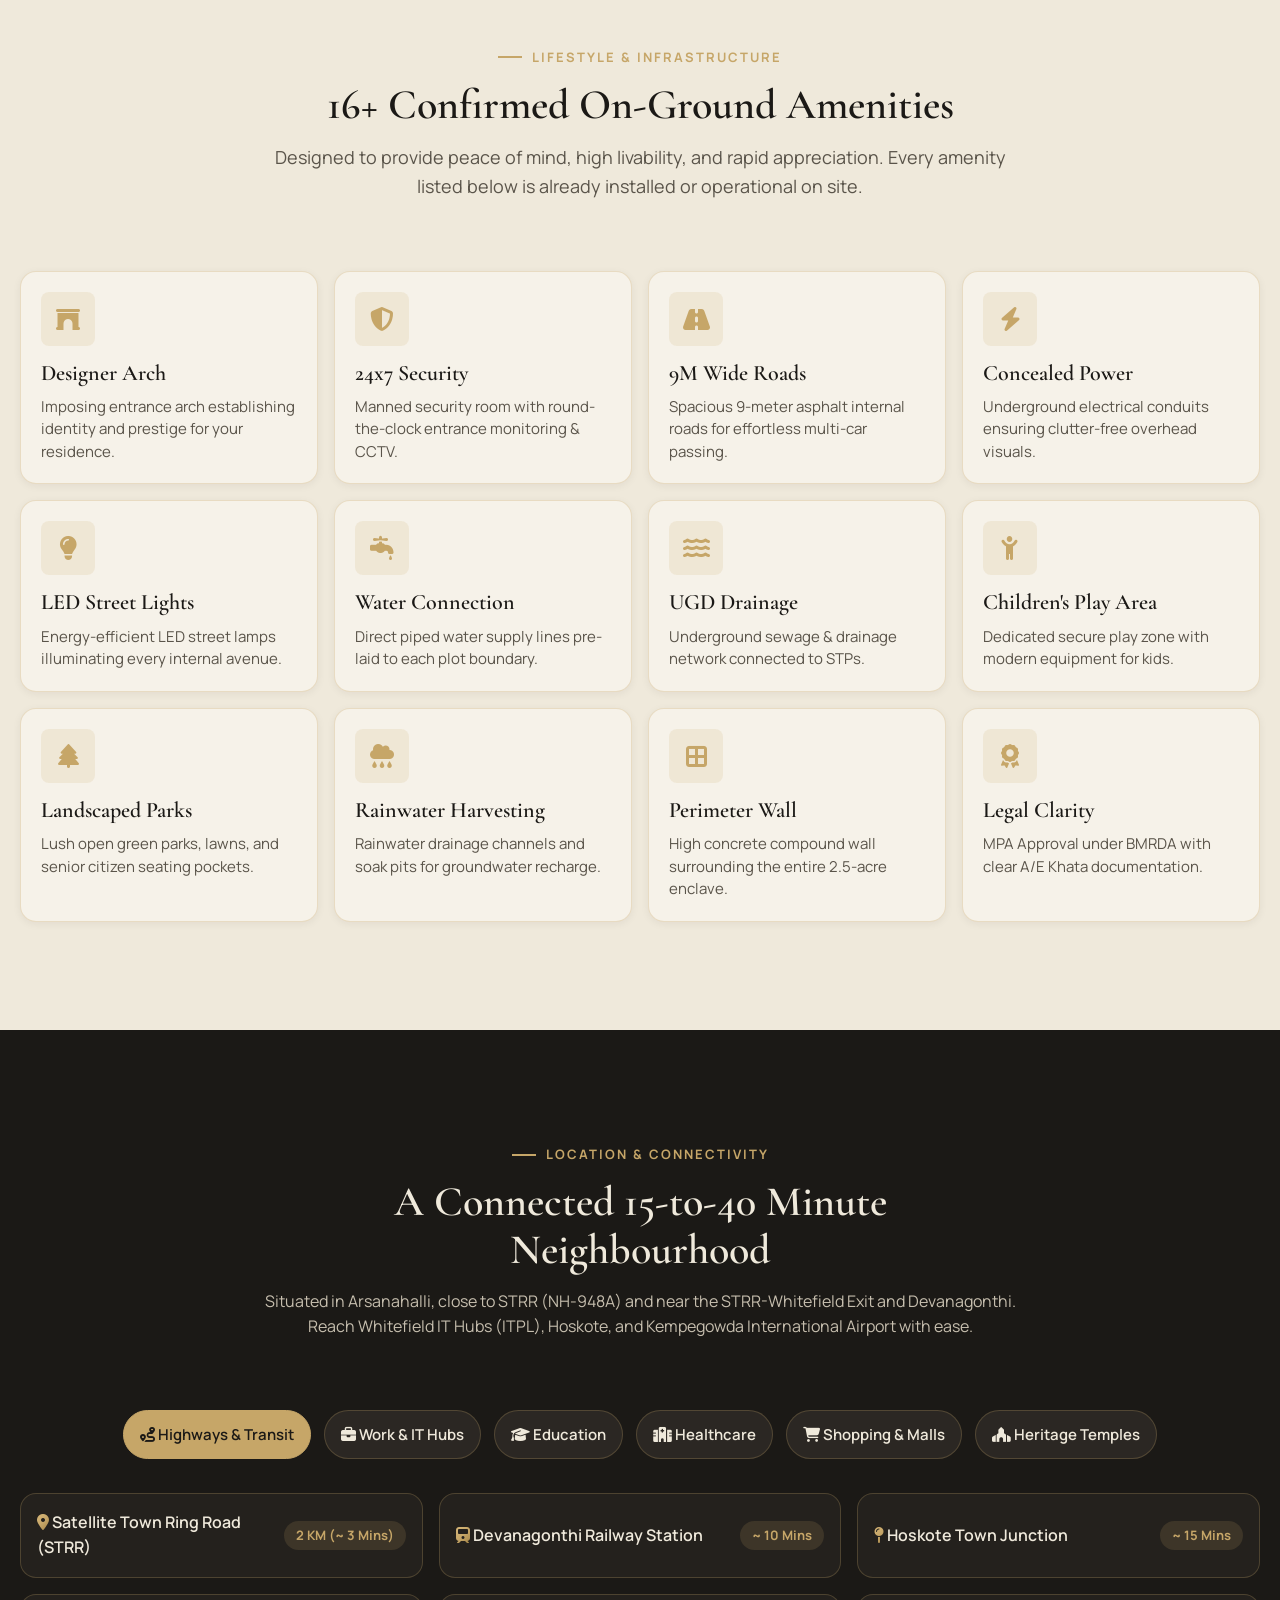
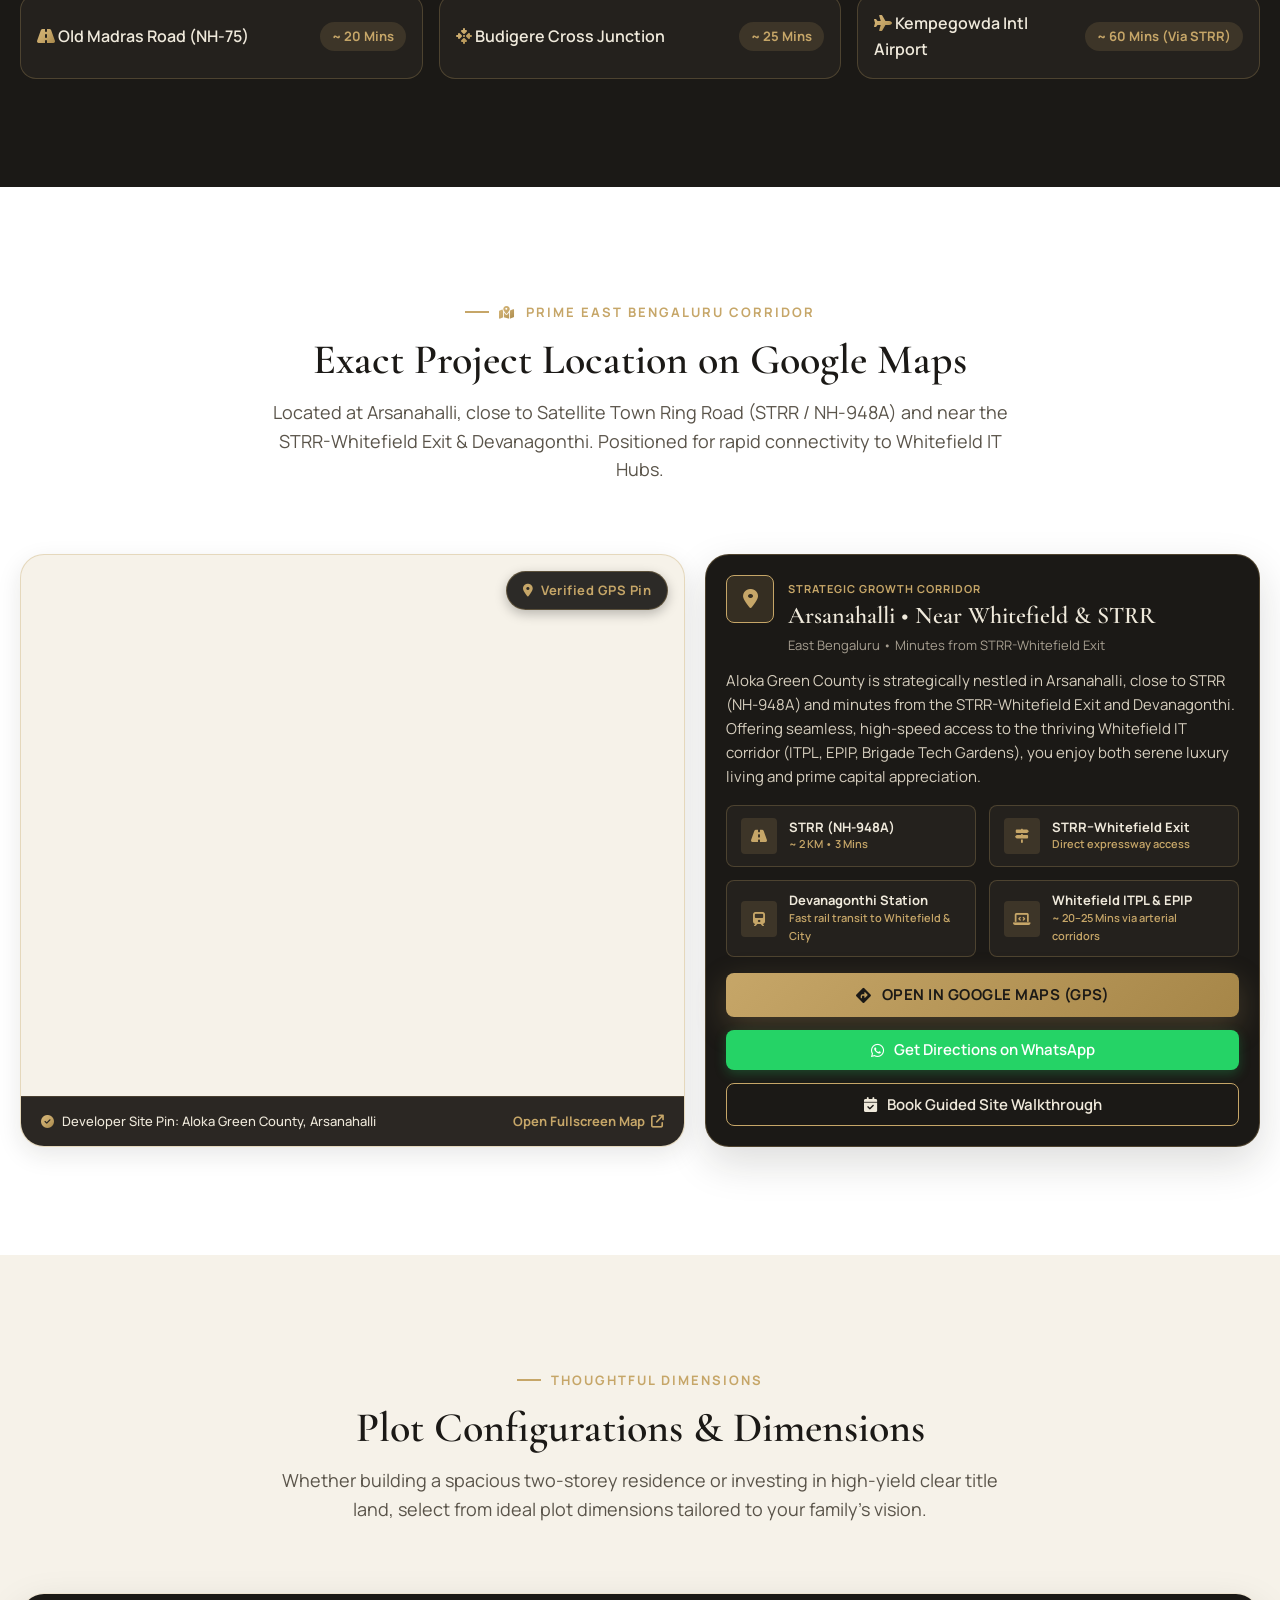
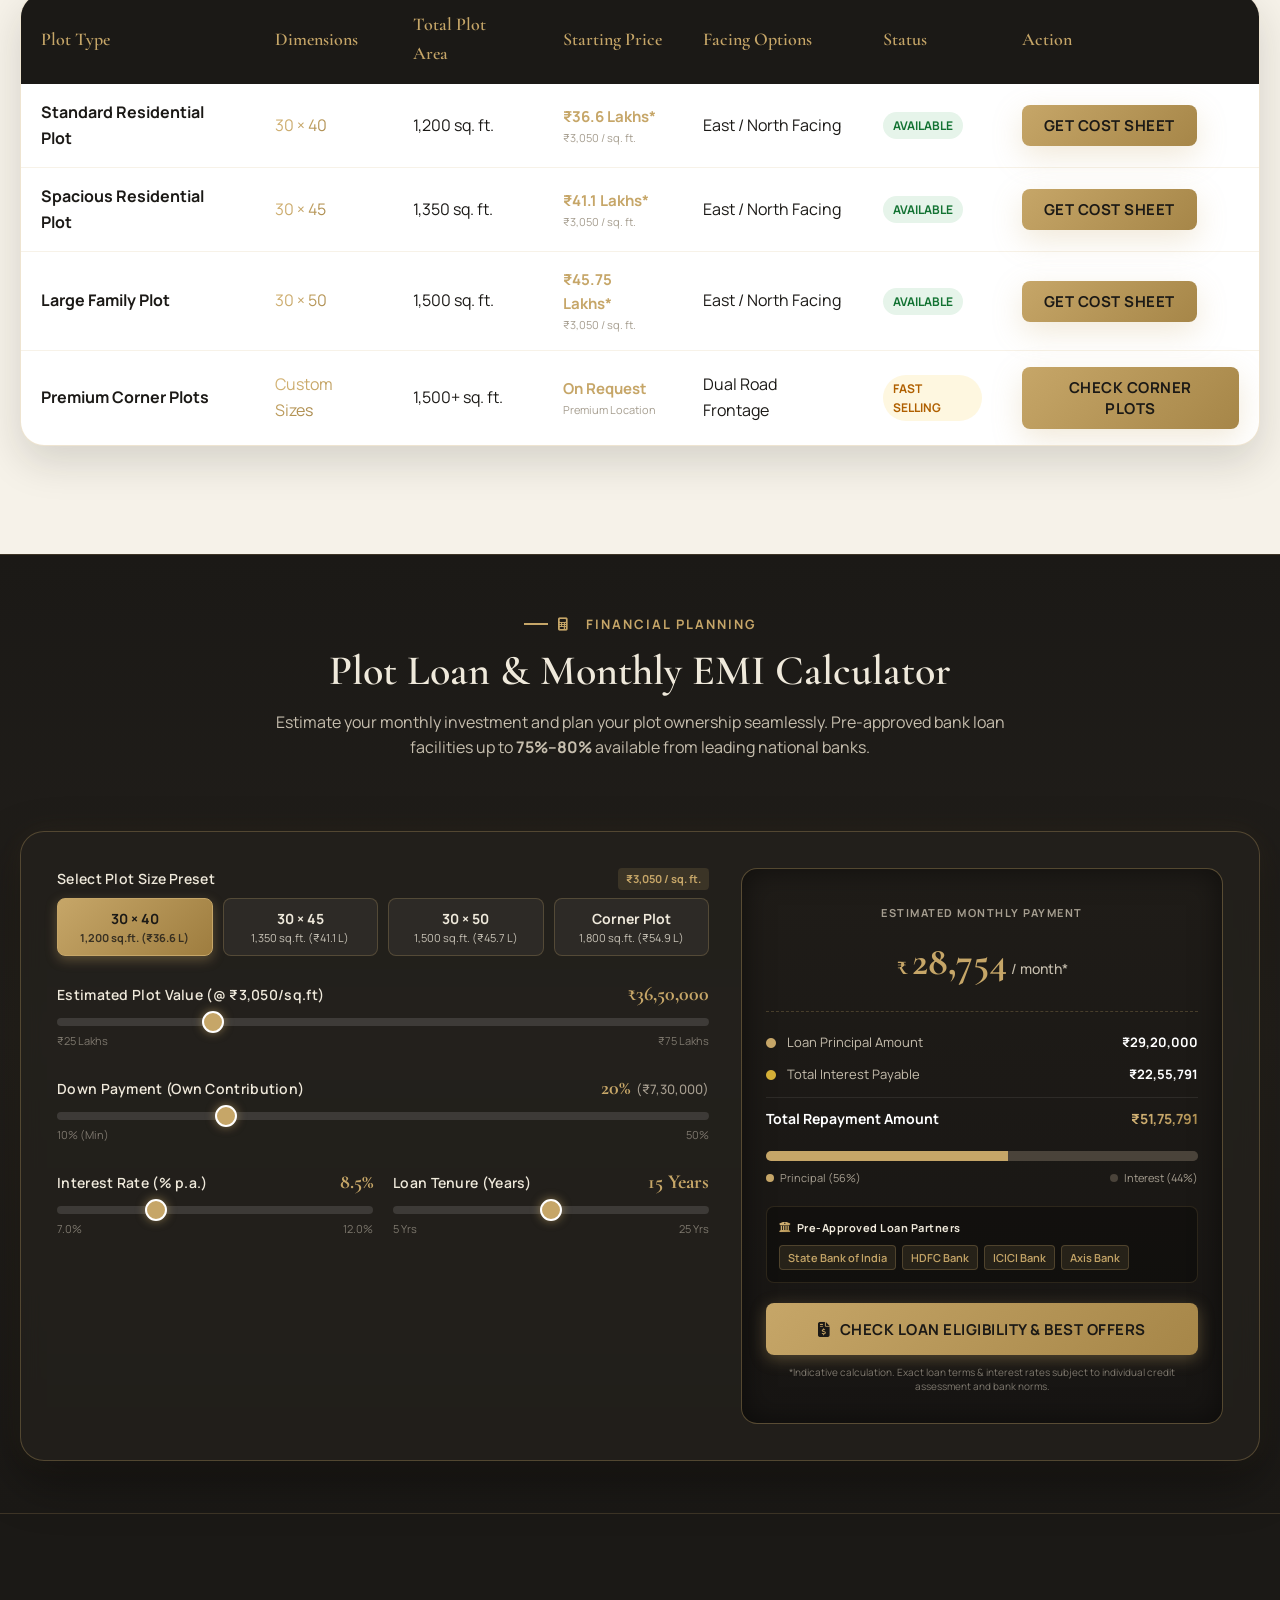
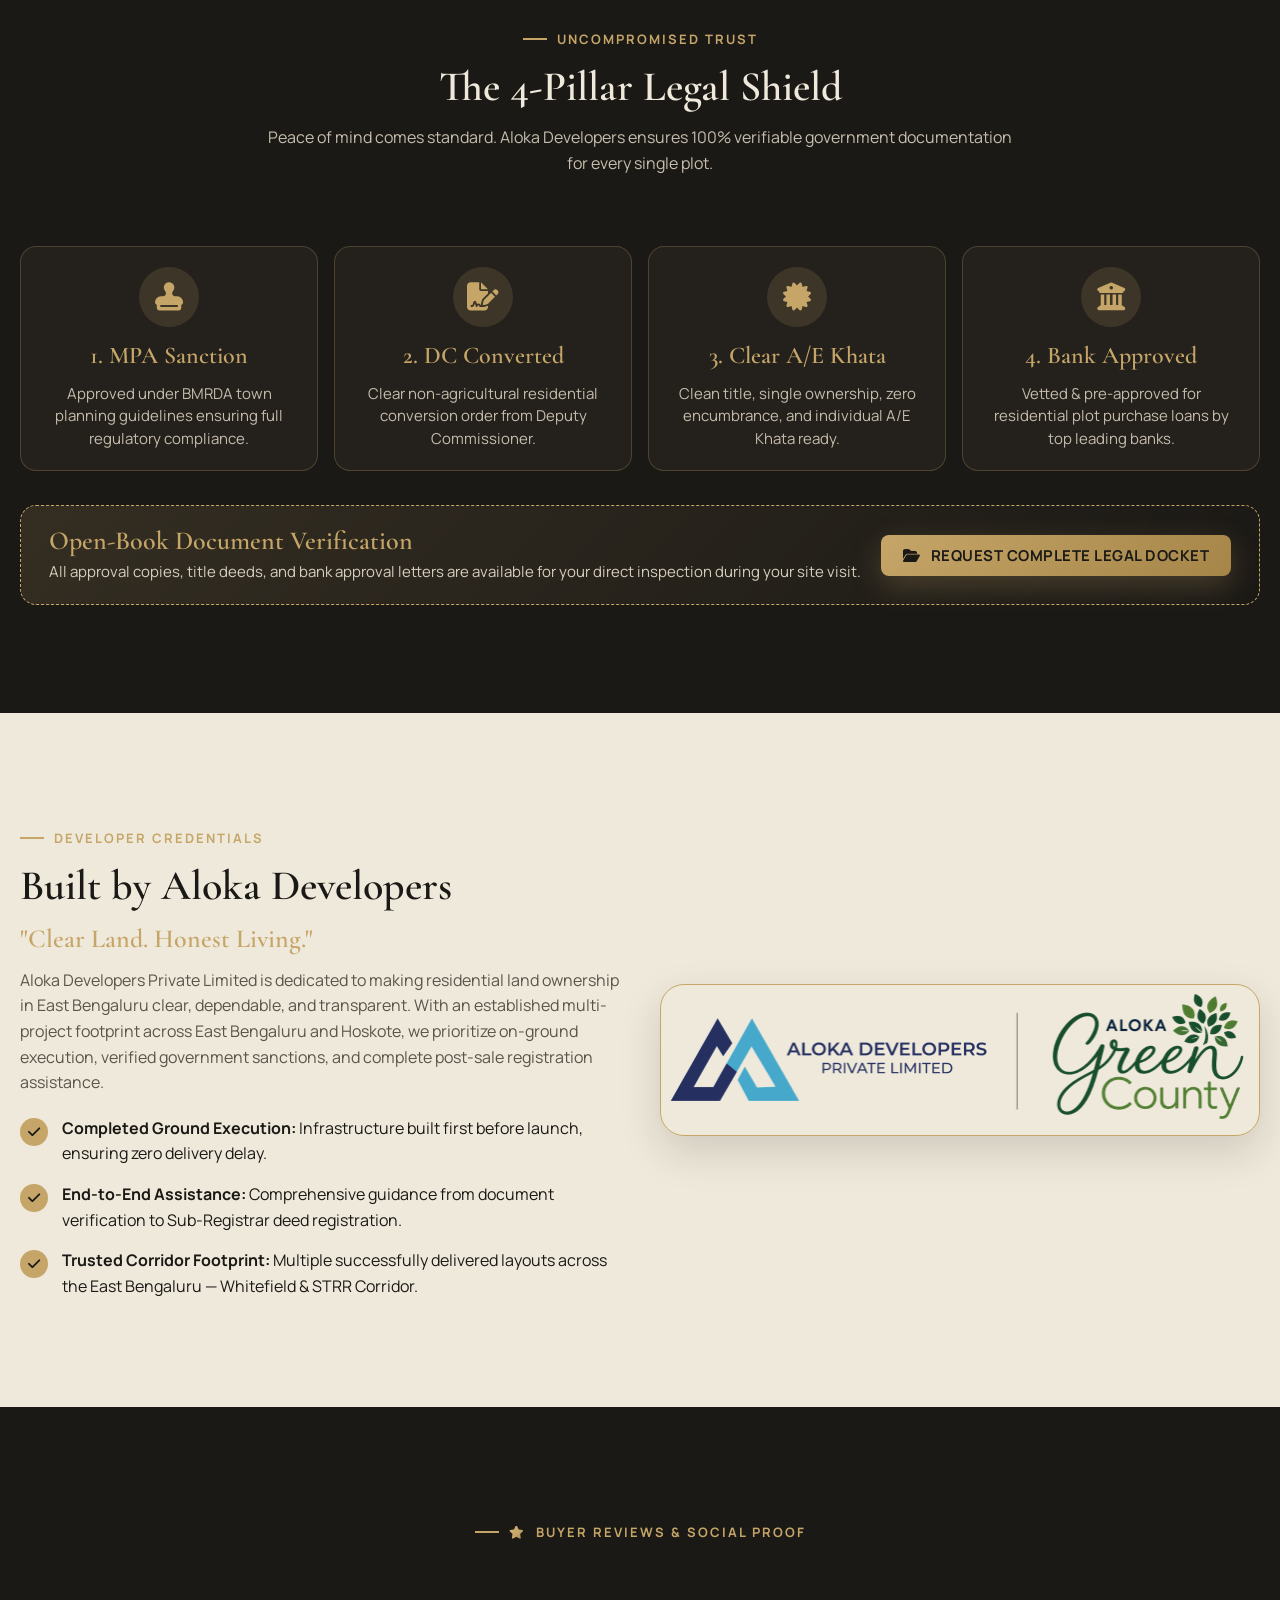
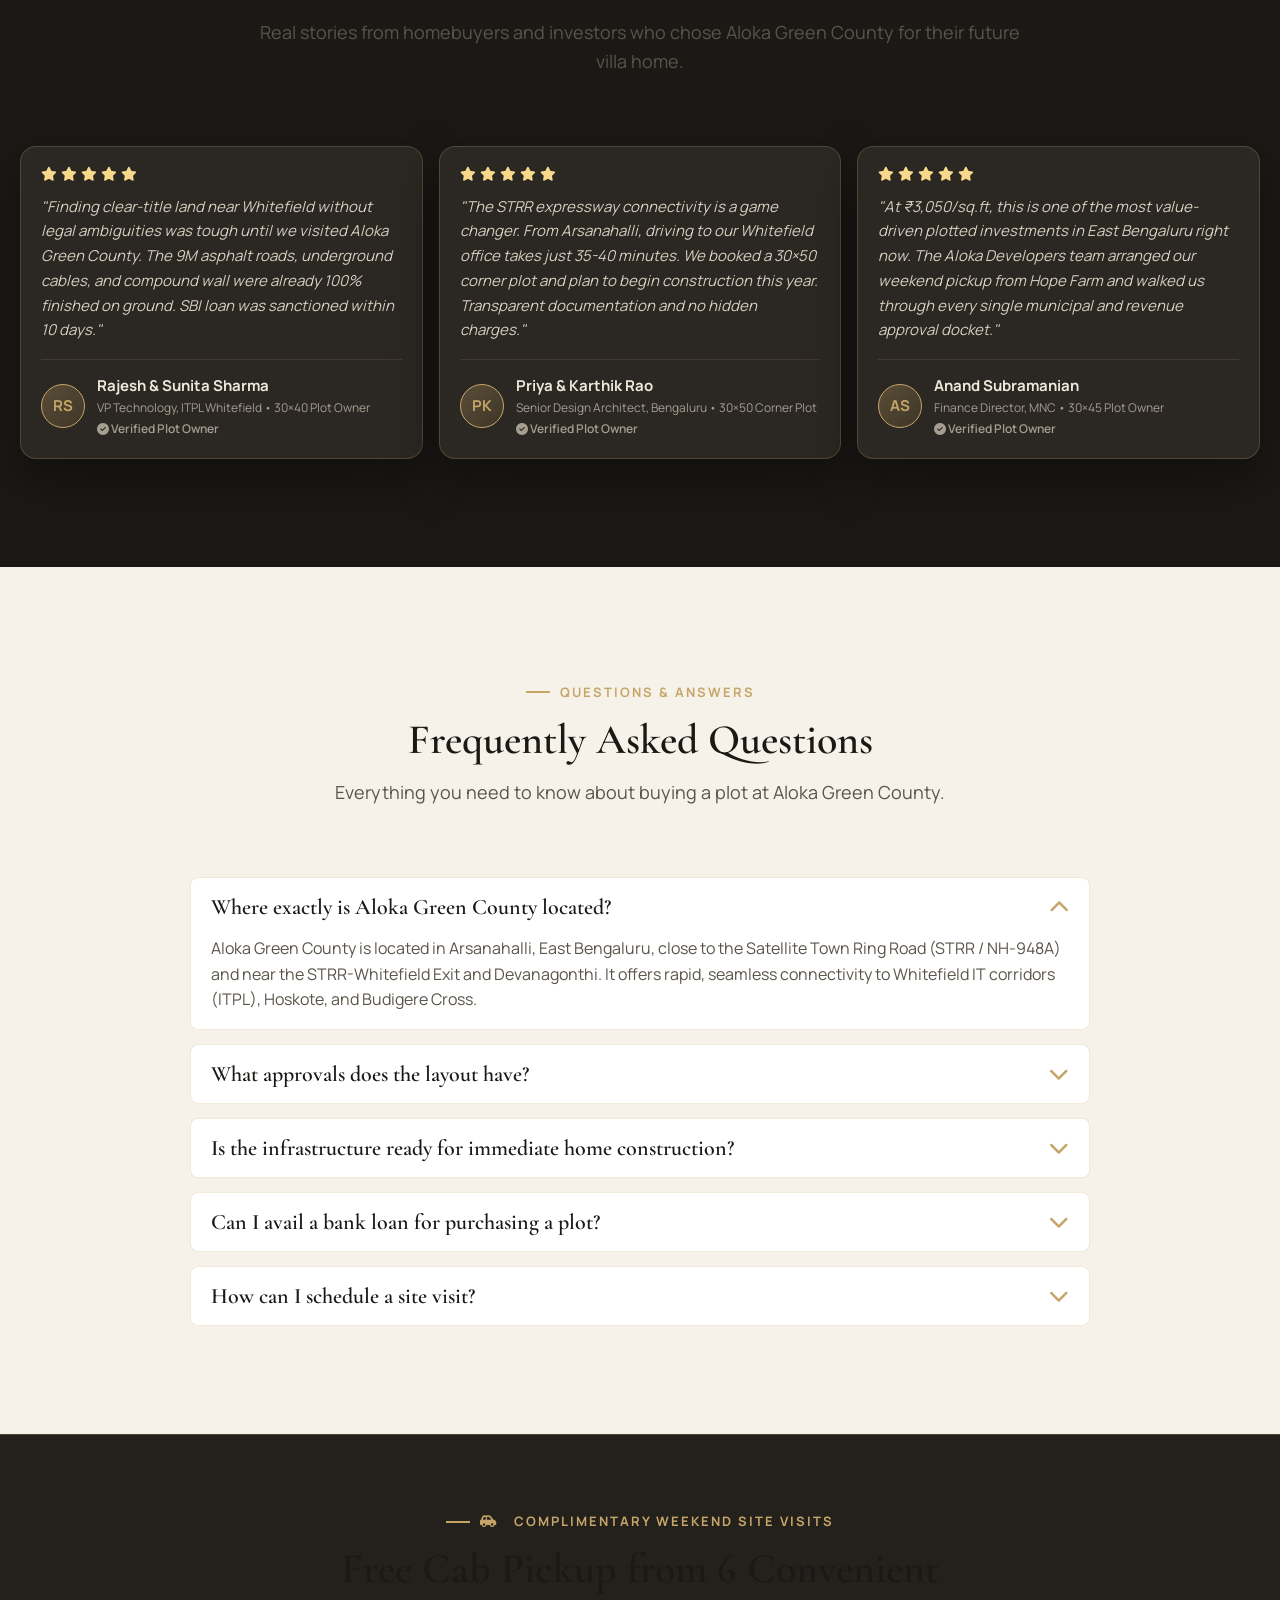
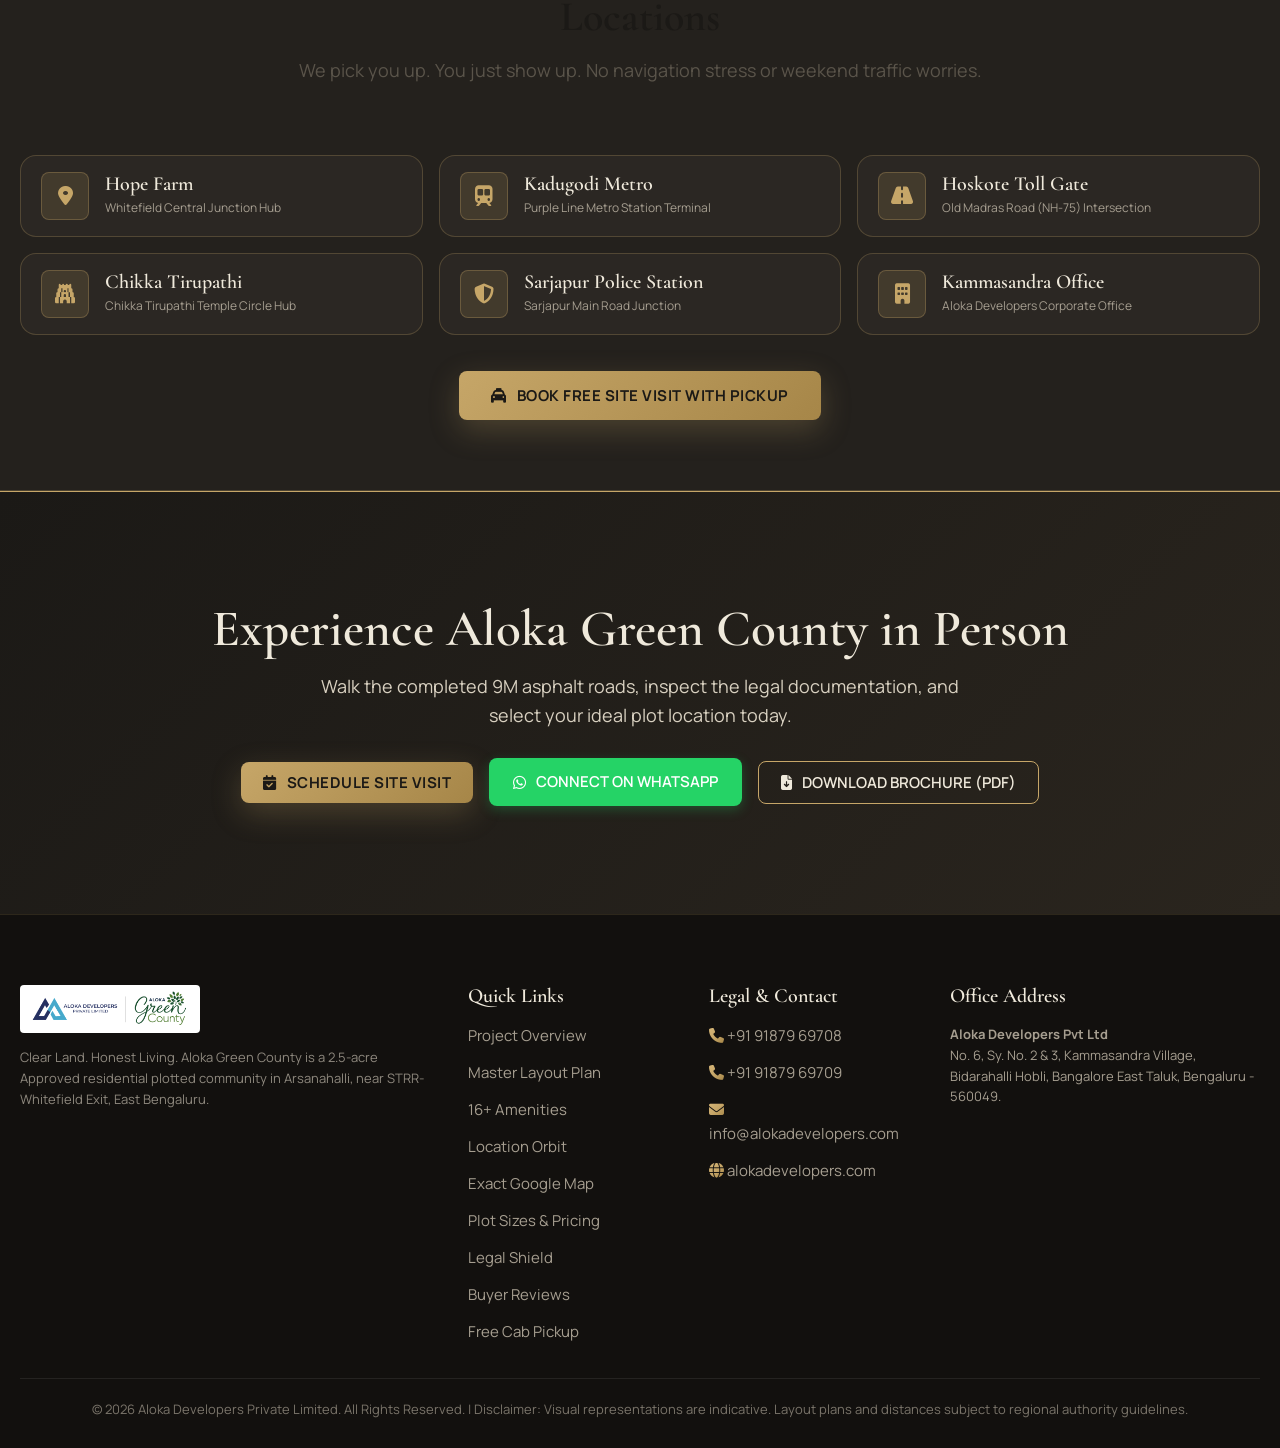
==== commit b2eb9f29: "feat(hero): update to Hero V1 split layout, streamline mobile lead modal, and clean unused assets" ====
--- a/index.html
+++ b/index.html
@@ -9,9 +9,59 @@
   <meta name="theme-color" media="(prefers-color-scheme: light)" content="#1B1916">
   <title>Aloka Green County | Luxury Residential Plots near Whitefield & STRR, East Bengaluru</title>
   <meta name="description"
-    content="Aloka Green County — 2.5 Acres of Approved, DC Converted residential plots in Arsanahalli, close to STRR & near STRR-Whitefield Exit, East Bengaluru. 100% infrastructure complete. Bank loans available.">
+    content="Developed villa plots from ₹36.6 Lakhs near Whitefield & STRR, East Bengaluru. 100% infrastructure ready — roads, drainage, power & compound wall. Bank pre-approved. Book a free site visit today.">
   <meta name="keywords"
     content="Aloka Green County, Aloka Developers, plots near Whitefield, STRR plots, residential plots East Bengaluru, Devanagonthi plots, Arsanahalli plots, BMRDA plots">
+
+  <!-- Structured Data: FAQ Schema (JSON-LD) -->
+  <script type="application/ld+json">
+  {
+    "@context": "https://schema.org",
+    "@type": "FAQPage",
+    "mainEntity": [
+      {
+        "@type": "Question",
+        "name": "Where exactly is Aloka Green County located?",
+        "acceptedAnswer": {
+          "@type": "Answer",
+          "text": "Aloka Green County is located in Arsanahalli, East Bengaluru, close to the Satellite Town Ring Road (STRR / NH-948A) and near the STRR-Whitefield Exit and Devanagonthi. It offers rapid, seamless connectivity to Whitefield IT corridors (ITPL), Hoskote, and Budigere Cross."
+        }
+      },
+      {
+        "@type": "Question",
+        "name": "What approvals does the layout have?",
+        "acceptedAnswer": {
+          "@type": "Answer",
+          "text": "The layout is MPA Approved (under BMRDA guidelines), fully DC Converted for residential use, and comes with clear individual A/E Khata documentation with zero encumbrance."
+        }
+      },
+      {
+        "@type": "Question",
+        "name": "Is the infrastructure ready for immediate home construction?",
+        "acceptedAnswer": {
+          "@type": "Answer",
+          "text": "Yes. All core physical infrastructure — including 9-meter wide asphalt roads, underground electricity conduits, UGD sewage lines, water connection pipes, compound walls, street lights, and green parks — is 100% completed on the ground."
+        }
+      },
+      {
+        "@type": "Question",
+        "name": "Can I avail a bank loan for purchasing a plot?",
+        "acceptedAnswer": {
+          "@type": "Answer",
+          "text": "Yes. The project documentation is verified and pre-approved for residential plot loans up to 80% by leading financial institutions and major banks like SBI and HDFC."
+        }
+      },
+      {
+        "@type": "Question",
+        "name": "How can I schedule a site visit?",
+        "acceptedAnswer": {
+          "@type": "Answer",
+          "text": "You can schedule a site visit directly by clicking any 'Site Visit' button, or by calling +91 91879 69708 or messaging us on WhatsApp. We also provide complimentary weekend cab pick-up from 6 key hubs including Hope Farm, Kadugodi Metro, and Hoskote."
+        }
+      }
+    ]
+  }
+  </script>
 
   <!-- Favicon & Mobile Touch Icons -->
   <link rel="icon" type="image/x-icon" href="favicon.ico">
@@ -69,7 +119,7 @@
   <!-- End Meta Pixel Code -->
 
   <!-- Custom Design Tokens & Luxury Stylesheet -->
-  <link rel="stylesheet" href="styles.css?v=3.4">
+  <link rel="stylesheet" href="styles.css?v=4.6">
 </head>
 
 <body>
@@ -193,67 +243,116 @@
   </aside>
 
   <!-- ==========================================================================
-       3. HERO SECTION WITH IMAGE SLIDER & STICKY ENQUIRY FORM
-       ========================================================================== -->
-  <section class="hero" id="overview">
-    <!-- Static Hero Background Image -->
-    <div class="hero-bg" style="background-image: url('images/hero.png');">
-    </div>
-    <div class="hero-overlay"></div>
-
-    <div class="container">
-      <div class="hero-content-grid">
-        <!-- Aspirational Left-Aligned Text Block -->
-        <div class="hero-text-block">
-          <div class="eyebrow">EAST BENGALURU’S PREMIER PLOTTED ENCLAVE</div>
-          <h1 class="hero-title">
-            ALOKA GREEN COUNTY
+       3. HERO SECTION (MINIMAL LIGHT THEME • GRAND ENTRANCE ARCH)
+       ========================================================================== -->
+  <section class="hero hero-light" id="overview">
+    <!-- Hero Background Architecture Stage (1920x1080 Full Canvas • Hero V1) -->
+    <div class="hero-bg-stage">
+      <picture>
+        <source srcset="images/hero-v1.webp" type="image/webp">
+        <img src="images/hero-v1.png" alt="Aloka Green County Grand Entrance Arch" class="hero-bg-stage-img" width="1920" height="1080" fetchpriority="high" loading="eager">
+      </picture>
+      <div class="hero-stage-bottom-fade"></div>
+    </div>
+
+    <!-- Upper Content Zone: Split Layout (Left: Title, Subtitle, CTA | Right: Approval Snippets) -->
+    <div class="hero-light-content">
+      <div class="hero-container-split">
+        <!-- Left Column: Headline, Subheadline, CTA -->
+        <div class="hero-light-left">
+          <!-- Trust Eyebrow -->
+          <div class="hero-light-pill">
+            <span class="hero-pill-dot"></span>
+            <span>STRR CORRIDOR • EAST BENGALURU</span>
+          </div>
+
+          <!-- Left-Aligned Hero Headline -->
+          <h1 class="hero-light-title">
+            Premium Villa plots from<br class="hero-br-mobile"> <span class="hero-price-gold">₹36.6 Lakhs*</span> Near Whitefield
           </h1>
-          <p class="hero-subtitle">
-            Experience serene, luxury living in Arsanahalli, close to STRR & near the STRR-Whitefield Exit. 2.5 Acres of Approved, DC-Converted
-            residential plots with 100% completed infrastructure, wide asphalt avenues, and rapid access to Whitefield IT corridors.
+
+          <!-- Left-Aligned Subheadline -->
+          <p class="hero-light-subtitle">
+            Experience serene, luxury living in Arsanahalli, close to STRR &amp; near the STRR-Whitefield Exit. 2.5 Acres of Approved, DC-Converted residential plots with 100% completed infrastructure &amp; rapid Whitefield connectivity.
           </p>
 
-          <!-- Highlights Grid -->
-          <div class="hero-badges-grid">
-            <div class="hero-badge-item">
-              <div class="hero-badge-icon"><i class="fa-solid fa-building-columns"></i></div>
-              <div class="hero-badge-text">MPA Approved<small>Under BMRDA Guidelines</small></div>
-            </div>
-            <div class="hero-badge-item">
-              <div class="hero-badge-icon"><i class="fa-solid fa-file-circle-check"></i></div>
-              <div class="hero-badge-text">DC Converted<small>Clear A/E Khata Title</small></div>
-            </div>
-            <div class="hero-badge-item">
-              <div class="hero-badge-icon"><i class="fa-solid fa-road"></i></div>
-              <div class="hero-badge-text">100% Infrastructure<small>Ready to Build Today</small></div>
-            </div>
-            <div class="hero-badge-item">
-              <div class="hero-badge-icon"><i class="fa-solid fa-landmark"></i></div>
-              <div class="hero-badge-text">Bank Loan Approved<small>HDFC, ICICI, IDBI & BOB</small></div>
-            </div>
-          </div>
-
-          <!-- Hero Action CTAs (Triggers Popup Lead Modal) -->
-          <div class="hero-cta-group">
-            <button class="btn-primary trigger-lead-modal" data-title="Schedule Site Visit"
-              data-intent="site-visit" style="padding: 14px 28px; font-size: 15px;">
-              <i class="fa-solid fa-calendar-check"></i> SCHEDULE SITE VISIT
+          <!-- Left-Aligned CTA Row -->
+          <div class="hero-light-cta-box">
+            <button class="btn-hero-minimal trigger-lead-modal" data-title="Download Master Plan & Price Sheet" data-intent="brochure" data-file="collaterals/brochure.pdf">
+              <span class="btn-hero-text">Download Brochure</span>
+              <span class="btn-hero-icon"><i class="fa-solid fa-arrow-down"></i></span>
             </button>
-            <button class="btn-secondary trigger-lead-modal" data-title="Download Master Plan & Price Sheet"
-              data-intent="brochure" data-file="collaterals/brochure.pdf" style="padding: 14px 28px; font-size: 15px;">
-              <i class="fa-solid fa-file-pdf"></i> DOWNLOAD BROCHURE & PRICING
-            </button>
-          </div>
-        </div>
-      </div>
-    </div>
+          </div>
+        </div>
+
+        <!-- Right Column: Approval & Trust Snippets -->
+        <div class="hero-light-right">
+          <div class="hero-snippets-grid">
+            <!-- Snippet 1: MPA Approved -->
+            <div class="hero-snippet-card">
+              <div class="snippet-icon-wrap">
+                <i class="fa-solid fa-stamp"></i>
+              </div>
+              <div class="snippet-content">
+                <span class="snippet-badge">GOVT APPROVED</span>
+                <span class="snippet-title">MPA Approved</span>
+                <span class="snippet-desc">Under BMRDA Jurisdiction</span>
+              </div>
+            </div>
+
+            <!-- Snippet 2: DC Converted -->
+            <div class="hero-snippet-card">
+              <div class="snippet-icon-wrap">
+                <i class="fa-solid fa-certificate"></i>
+              </div>
+              <div class="snippet-content">
+                <span class="snippet-badge">CLEAR TITLE</span>
+                <span class="snippet-title">DC Converted</span>
+                <span class="snippet-desc">Yellow Zone • E-Khata</span>
+              </div>
+            </div>
+
+            <!-- Snippet 3: STRR Corridor -->
+            <div class="hero-snippet-card">
+              <div class="snippet-icon-wrap">
+                <i class="fa-solid fa-road"></i>
+              </div>
+              <div class="snippet-content">
+                <span class="snippet-badge">HIGH GROWTH</span>
+                <span class="snippet-title">STRR Corridor</span>
+                <span class="snippet-desc">Near Whitefield Exit</span>
+              </div>
+            </div>
+
+            <!-- Snippet 4: 100% Completed -->
+            <div class="hero-snippet-card">
+              <div class="snippet-icon-wrap">
+                <i class="fa-solid fa-circle-check"></i>
+              </div>
+              <div class="snippet-content">
+                <span class="snippet-badge">READY TO BUILD</span>
+                <span class="snippet-title">100% Completed</span>
+                <span class="snippet-desc">Roads, Water &amp; Power</span>
+              </div>
+            </div>
+          </div>
+        </div>
+      </div>
+    </div>
+
+    <!-- Animated Scroll-Down Indicator -->
+    <a href="#overview-highlights" class="hero-scroll-indicator hero-scroll-light" aria-label="Scroll to explore">
+      <span class="scroll-pill">SCROLL TO EXPLORE</span>
+      <div class="scroll-arrow-box">
+        <i class="fa-solid fa-chevron-down"></i>
+      </div>
+    </a>
   </section>
 
   <!-- ==========================================================================
        4. KEY PROJECT METRICS STRIP
        ========================================================================== -->
-  <section class="metrics-section">
+  <section class="metrics-section" id="overview-highlights">
     <div class="container">
       <div class="metrics-grid">
         <div class="metric-item">
@@ -825,6 +924,7 @@
               <th>Plot Type</th>
               <th>Dimensions</th>
               <th>Total Plot Area</th>
+              <th>Starting Price</th>
               <th>Facing Options</th>
               <th>Status</th>
               <th>Action</th>
@@ -835,12 +935,16 @@
               <td><strong>Standard Residential Plot</strong></td>
               <td><span class="gold-text">30 × 40</span></td>
               <td>1,200 sq. ft.</td>
+              <td>
+                <span class="price-tag-gold">₹36.6 Lakhs*</span>
+                <span class="price-tag-sub">₹3,050 / sq. ft.</span>
+              </td>
               <td>East / North Facing</td>
               <td><span class="badge-available">Available</span></td>
               <td>
-                <button class="btn-primary trigger-lead-modal" data-title="Request 30x40 Pricing"
+                <button class="btn-primary trigger-lead-modal" data-title="Request 30x40 Cost Sheet"
                   data-intent="30x40-price">
-                  Get Price Sheet
+                  Get Cost Sheet
                 </button>
               </td>
             </tr>
@@ -848,12 +952,16 @@
               <td><strong>Spacious Residential Plot</strong></td>
               <td><span class="gold-text">30 × 45</span></td>
               <td>1,350 sq. ft.</td>
+              <td>
+                <span class="price-tag-gold">₹41.1 Lakhs*</span>
+                <span class="price-tag-sub">₹3,050 / sq. ft.</span>
+              </td>
               <td>East / North Facing</td>
               <td><span class="badge-available">Available</span></td>
               <td>
-                <button class="btn-primary trigger-lead-modal" data-title="Request 30x45 Pricing"
+                <button class="btn-primary trigger-lead-modal" data-title="Request 30x45 Cost Sheet"
                   data-intent="30x45-price">
-                  Get Price Sheet
+                  Get Cost Sheet
                 </button>
               </td>
             </tr>
@@ -861,12 +969,16 @@
               <td><strong>Large Family Plot</strong></td>
               <td><span class="gold-text">30 × 50</span></td>
               <td>1,500 sq. ft.</td>
+              <td>
+                <span class="price-tag-gold">₹45.75 Lakhs*</span>
+                <span class="price-tag-sub">₹3,050 / sq. ft.</span>
+              </td>
               <td>East / North Facing</td>
               <td><span class="badge-available">Available</span></td>
               <td>
-                <button class="btn-primary trigger-lead-modal" data-title="Request 30x50 Pricing"
+                <button class="btn-primary trigger-lead-modal" data-title="Request 30x50 Cost Sheet"
                   data-intent="30x50-price">
-                  Get Price Sheet
+                  Get Cost Sheet
                 </button>
               </td>
             </tr>
@@ -874,6 +986,10 @@
               <td><strong>Premium Corner Plots</strong></td>
               <td><span class="gold-text">Custom Sizes</span></td>
               <td>1,500+ sq. ft.</td>
+              <td>
+                <span class="price-tag-gold">On Request</span>
+                <span class="price-tag-sub">Premium Location</span>
+              </td>
               <td>Dual Road Frontage</td>
               <td><span class="badge-limited">Fast Selling</span></td>
               <td>
@@ -1033,10 +1149,10 @@
           <div class="calc-bank-strip">
             <div class="bank-strip-title"><i class="fa-solid fa-building-columns gold-text"></i> Pre-Approved Loan Partners</div>
             <div class="bank-pill-row">
+              <span class="bank-pill">State Bank of India</span>
               <span class="bank-pill">HDFC Bank</span>
               <span class="bank-pill">ICICI Bank</span>
-              <span class="bank-pill">IDBI Bank</span>
-              <span class="bank-pill">Bank of Baroda (BOB)</span>
+              <span class="bank-pill">Axis Bank</span>
             </div>
           </div>
 
@@ -1086,7 +1202,7 @@
         <div class="legal-card">
           <div class="legal-icon"><i class="fa-solid fa-building-columns"></i></div>
           <h3 class="legal-title">4. Bank Approved</h3>
-          <p class="legal-desc">Vetted & pre-approved for residential plot purchase loans by HDFC, ICICI, IDBI & BOB.</p>
+          <p class="legal-desc">Vetted & pre-approved for residential plot purchase loans by top leading banks.</p>
         </div>
       </div>
 
@@ -1157,6 +1273,95 @@
   </section>
 
   <!-- ==========================================================================
+       11.5. CUSTOMER TESTIMONIALS & REVIEWS (SOCIAL PROOF)
+       ========================================================================== -->
+  <section class="testimonials-section" id="testimonials">
+    <div class="container">
+      <div class="section-header text-center">
+        <div class="eyebrow"><i class="fa-solid fa-star gold-text"></i> BUYER REVIEWS & SOCIAL PROOF</div>
+        <h2 class="section-title">What Our Plot Owners Say</h2>
+        <p class="section-subtitle">
+          Real stories from homebuyers and investors who chose Aloka Green County for their future villa home.
+        </p>
+      </div>
+
+      <div class="testimonials-grid">
+        <!-- Review 1 -->
+        <div class="testimonial-card">
+          <div>
+            <div class="testimonial-rating">
+              <i class="fa-solid fa-star"></i>
+              <i class="fa-solid fa-star"></i>
+              <i class="fa-solid fa-star"></i>
+              <i class="fa-solid fa-star"></i>
+              <i class="fa-solid fa-star"></i>
+            </div>
+            <p class="testimonial-quote">
+              "Finding clear-title land near Whitefield without legal ambiguities was tough until we visited Aloka Green County. The 9M asphalt roads, underground cables, and compound wall were already 100% finished on ground. SBI loan was sanctioned within 10 days."
+            </p>
+          </div>
+          <div class="testimonial-author">
+            <div class="testimonial-avatar">RS</div>
+            <div class="testimonial-info">
+              <strong>Rajesh & Sunita Sharma</strong>
+              <span>VP Technology, ITPL Whitefield • 30×40 Plot Owner</span>
+              <span class="testimonial-badge"><i class="fa-solid fa-circle-check"></i> Verified Plot Owner</span>
+            </div>
+          </div>
+        </div>
+
+        <!-- Review 2 -->
+        <div class="testimonial-card">
+          <div>
+            <div class="testimonial-rating">
+              <i class="fa-solid fa-star"></i>
+              <i class="fa-solid fa-star"></i>
+              <i class="fa-solid fa-star"></i>
+              <i class="fa-solid fa-star"></i>
+              <i class="fa-solid fa-star"></i>
+            </div>
+            <p class="testimonial-quote">
+              "The STRR expressway connectivity is a game changer. From Arsanahalli, driving to our Whitefield office takes just 35-40 minutes. We booked a 30×50 corner plot and plan to begin construction this year. Transparent documentation and no hidden charges."
+            </p>
+          </div>
+          <div class="testimonial-author">
+            <div class="testimonial-avatar">PK</div>
+            <div class="testimonial-info">
+              <strong>Priya & Karthik Rao</strong>
+              <span>Senior Design Architect, Bengaluru • 30×50 Corner Plot</span>
+              <span class="testimonial-badge"><i class="fa-solid fa-circle-check"></i> Verified Plot Owner</span>
+            </div>
+          </div>
+        </div>
+
+        <!-- Review 3 -->
+        <div class="testimonial-card">
+          <div>
+            <div class="testimonial-rating">
+              <i class="fa-solid fa-star"></i>
+              <i class="fa-solid fa-star"></i>
+              <i class="fa-solid fa-star"></i>
+              <i class="fa-solid fa-star"></i>
+              <i class="fa-solid fa-star"></i>
+            </div>
+            <p class="testimonial-quote">
+              "At ₹3,050/sq.ft, this is one of the most value-driven plotted investments in East Bengaluru right now. The Aloka Developers team arranged our weekend pickup from Hope Farm and walked us through every single municipal and revenue approval docket."
+            </p>
+          </div>
+          <div class="testimonial-author">
+            <div class="testimonial-avatar">AS</div>
+            <div class="testimonial-info">
+              <strong>Anand Subramanian</strong>
+              <span>Finance Director, MNC • 30×45 Plot Owner</span>
+              <span class="testimonial-badge"><i class="fa-solid fa-circle-check"></i> Verified Plot Owner</span>
+            </div>
+          </div>
+        </div>
+      </div>
+    </div>
+  </section>
+
+  <!-- ==========================================================================
        12. FREQUENTLY ASKED QUESTIONS (FAQ)
        ========================================================================== -->
   <section class="faq-section" id="faq">
@@ -1207,7 +1412,8 @@
             <i class="fa-solid fa-chevron-down faq-icon"></i>
           </button>
           <div class="faq-answer">
-            Yes. The project documentation is verified and pre-approved for residential plot loans up to 80% by top leading banks including <strong>HDFC Bank</strong>, <strong>ICICI Bank</strong>, <strong>IDBI Bank</strong>, and <strong>Bank of Baroda (BOB)</strong>.
+            Yes. The project documentation is verified and pre-approved for residential plot loans by leading financial
+            institutions and major banks.
           </div>
         </div>
 
@@ -1220,6 +1426,75 @@
             You can schedule a site visit directly by clicking any "Site Visit" button, or by calling +91 91879 69708 or messaging us on WhatsApp. Our team will arrange an on-site walkthrough and assist with project directions.
           </div>
         </div>
+      </div>
+    </div>
+  </section>
+
+  <!-- ==========================================================================
+       12.5. COMPLIMENTARY WEEKEND CAB PICKUP HUBS (RULE 6.5)
+       ========================================================================== -->
+  <section class="pickup-section" id="pickup-hubs">
+    <div class="container">
+      <div class="section-header text-center">
+        <div class="eyebrow"><i class="fa-solid fa-car-side" style="color:var(--color-2); margin-right:6px;"></i> COMPLIMENTARY WEEKEND SITE VISITS</div>
+        <h2 class="section-title">Free Cab Pickup from 6 Convenient Locations</h2>
+        <p class="section-subtitle">We pick you up. You just show up. No navigation stress or weekend traffic worries.</p>
+      </div>
+
+      <div class="pickup-grid">
+        <div class="pickup-card">
+          <div class="pickup-card-icon"><i class="fa-solid fa-location-dot"></i></div>
+          <div class="pickup-card-content">
+            <h4>Hope Farm</h4>
+            <p>Whitefield Central Junction Hub</p>
+          </div>
+        </div>
+
+        <div class="pickup-card">
+          <div class="pickup-card-icon"><i class="fa-solid fa-train-subway"></i></div>
+          <div class="pickup-card-content">
+            <h4>Kadugodi Metro</h4>
+            <p>Purple Line Metro Station Terminal</p>
+          </div>
+        </div>
+
+        <div class="pickup-card">
+          <div class="pickup-card-icon"><i class="fa-solid fa-road"></i></div>
+          <div class="pickup-card-content">
+            <h4>Hoskote Toll Gate</h4>
+            <p>Old Madras Road (NH-75) Intersection</p>
+          </div>
+        </div>
+
+        <div class="pickup-card">
+          <div class="pickup-card-icon"><i class="fa-solid fa-gopuram"></i></div>
+          <div class="pickup-card-content">
+            <h4>Chikka Tirupathi</h4>
+            <p>Chikka Tirupathi Temple Circle Hub</p>
+          </div>
+        </div>
+
+        <div class="pickup-card">
+          <div class="pickup-card-icon"><i class="fa-solid fa-shield-halved"></i></div>
+          <div class="pickup-card-content">
+            <h4>Sarjapur Police Station</h4>
+            <p>Sarjapur Main Road Junction</p>
+          </div>
+        </div>
+
+        <div class="pickup-card">
+          <div class="pickup-card-icon"><i class="fa-solid fa-building"></i></div>
+          <div class="pickup-card-content">
+            <h4>Kammasandra Office</h4>
+            <p>Aloka Developers Corporate Office</p>
+          </div>
+        </div>
+      </div>
+
+      <div style="text-align:center; margin-top: 36px;">
+        <button class="btn-primary trigger-lead-modal" data-title="Book Free Site Visit + Pickup" data-intent="site-visit" style="padding: 14px 32px; font-size: 15px;">
+          <i class="fa-solid fa-taxi"></i> BOOK FREE SITE VISIT WITH PICKUP
+        </button>
       </div>
     </div>
   </section>
@@ -1274,8 +1549,10 @@
             <li><a href="#amenities">16+ Amenities</a></li>
             <li><a href="#connectivity">Location Orbit</a></li>
             <li><a href="#location-map">Exact Google Map</a></li>
-            <li><a href="#plot-sizes">Plot Sizes</a></li>
+            <li><a href="#plot-sizes">Plot Sizes & Pricing</a></li>
             <li><a href="#legal-shield">Legal Shield</a></li>
+            <li><a href="#testimonials">Buyer Reviews</a></li>
+            <li><a href="#pickup-hubs">Free Cab Pickup</a></li>
           </ul>
         </div>
 
@@ -1308,8 +1585,9 @@
   <!-- ==========================================================================
        15. POP-UP LEAD CAPTURE MODAL
        ========================================================================== -->
-  <div class="modal-backdrop" id="lead-modal" aria-hidden="true">
+  <div class="modal-backdrop" id="lead-modal" aria-hidden="true" onclick="if(event.target===this)closeLeadModal()">
     <div class="modal-card modal-card-with-img">
+      <!-- Universal High-Visibility Floating Close Button -->
       <button class="modal-close-btn" onclick="closeLeadModal()" aria-label="Close modal">
         <i class="fa-solid fa-xmark"></i>
       </button>
@@ -1327,7 +1605,7 @@
             <div class="modal-img-highlights">
               <span><i class="fa-solid fa-circle-check"></i> MPA Approved Layout (under BMRDA)</span>
               <span><i class="fa-solid fa-circle-check"></i> 100% Ready-to-Build Infrastructure</span>
-              <span><i class="fa-solid fa-circle-check"></i> Bank Loan Approved by HDFC, ICICI, IDBI & BOB</span>
+              <span><i class="fa-solid fa-circle-check"></i> Bank Loan Approved by SBI / HDFC</span>
             </div>
           </div>
         </div>
@@ -1343,23 +1621,6 @@
               PDF download.</p>
           </div>
 
-          <!-- Pre-Approved Bank Loan Trust Bar in Enquiry Form -->
-          <div class="modal-bank-approval-card">
-            <div class="modal-bank-header">
-              <div class="modal-bank-header-left">
-                <i class="fa-solid fa-building-columns"></i>
-                <span>Bank Loan Approved By</span>
-              </div>
-              <span class="modal-bank-badge-pill">Up to 80% Loan</span>
-            </div>
-            <div class="modal-bank-list">
-              <span class="modal-bank-chip"><i class="fa-solid fa-circle-check"></i> HDFC Bank</span>
-              <span class="modal-bank-chip"><i class="fa-solid fa-circle-check"></i> ICICI Bank</span>
-              <span class="modal-bank-chip"><i class="fa-solid fa-circle-check"></i> IDBI Bank</span>
-              <span class="modal-bank-chip"><i class="fa-solid fa-circle-check"></i> BOB (Bank of Baroda)</span>
-            </div>
-          </div>
-
           <form id="modal-lead-form" onsubmit="handleLeadSubmit(event, 'Modal Form')">
             <input type="hidden" id="modal-intent-input" name="intent" value="brochure">
             <input type="hidden" id="modal-file-input" name="file_path" value="">
@@ -1375,48 +1636,17 @@
                 pattern="[0-9+ ]{10,15}">
             </div>
 
+            <!-- Optional Email Address Field -->
             <div class="form-group">
-              <label class="form-label">Email Address</label>
-              <input type="email" class="form-input" placeholder="Enter your email" name="email">
-            </div>
-
-            <div class="form-group">
-              <label class="form-label">Bank Loan Preference (Optional)</label>
-              <select class="form-select" name="loan_preference">
-                <option value="">Select Bank Loan Preference (Optional)</option>
-                <option value="HDFC Bank Loan">HDFC Bank (Pre-Approved)</option>
-                <option value="ICICI Bank Loan">ICICI Bank (Pre-Approved)</option>
-                <option value="IDBI Bank Loan">IDBI Bank (Pre-Approved)</option>
-                <option value="BOB Loan">Bank of Baroda - BOB (Pre-Approved)</option>
-                <option value="Best Available Bank Loan">Best Available Loan Offer (Up to 80%)</option>
-                <option value="Self Funded / No Loan">Self-Funded / No Loan Needed</option>
-              </select>
-            </div>
-
-
-            <!-- Anti-Spam Security Verification -->
-            <div class="form-group">
-              <label class="form-label">Security Verification*</label>
-              <div class="captcha-box">
-                <div class="captcha-badge" id="modal-captcha-badge">
-                  <i class="fa-solid fa-shield-halved" style="color:var(--color-2); margin-right:6px;"></i>
-                  <span id="modal-captcha-question">5 + 3 = ?</span>
-                </div>
-                <button type="button" class="captcha-reload-btn" onclick="initCaptcha()" title="Change question" aria-label="Refresh Captcha">
-                  <i class="fa-solid fa-rotate-right"></i>
-                </button>
-                <input type="number" class="form-input captcha-input" id="modal-captcha-input" placeholder="Your Answer" required min="0" max="99">
-              </div>
-              <div class="captcha-alert" id="modal-captcha-alert" style="display:none;">
-                <i class="fa-solid fa-circle-exclamation"></i> Incorrect answer. Please solve the calculation to proceed.
-              </div>
-            </div>
-
-            <!-- Hidden Honeypot to Trap Automated Spambots -->
+              <label class="form-label">Email Address <span class="form-optional-tag">(Optional)</span></label>
+              <input type="email" class="form-input" placeholder="name@example.com" name="email">
+            </div>
+
+            <!-- Hidden Honeypot to Trap Automated Spambots (Zero-Friction Protection) -->
             <input type="text" name="b_trap_security" class="honeypot-input" style="display:none !important; position:absolute; left:-9999px;" tabindex="-1" autocomplete="off">
 
-            <button type="submit" class="form-submit-btn">
-              <i class="fa-solid fa-download"></i> SUBMIT & ACCESS PDF NOW
+            <button type="submit" class="form-submit-btn" style="margin-top: 12px;">
+              <i class="fa-solid fa-arrow-right"></i> GET INSTANT ACCESS & PRICING SHEET
             </button>
           </form>
         </div>
@@ -1473,7 +1703,7 @@
   </div>
 
   <!-- JavaScript -->
-  <script src="script.js?v=3.3"></script>
+  <script src="script.js?v=3.6"></script>
 </body>
 
 </html>
--- a/styles.css
+++ b/styles.css
@@ -489,6 +489,595 @@
   overflow: hidden;
 }
 
+/* ==========================================================================
+   5.0 LIGHT THEME HERO SECTION (MINIMAL, ELEGANT, LUXURY REAL ESTATE)
+   ========================================================================== */
+.hero.hero-light {
+  position: relative;
+  background-color: #FFFFFF;
+  color: #111827;
+  padding: 0;
+  overflow: hidden;
+  width: 100%;
+  aspect-ratio: 16 / 9;
+  min-height: calc(100vh - 116px);
+  display: flex;
+  flex-direction: column;
+  justify-content: space-between;
+  box-sizing: border-box;
+}
+
+@media (min-width: 1200px) {
+  .hero.hero-light {
+    aspect-ratio: 16 / 9;
+    height: auto;
+    min-height: calc(100vh - 116px);
+    max-height: calc(100vh - 116px);
+  }
+}
+
+/* Background Architecture Stage (Grand Entrance Arch • Hero V1) */
+.hero-bg-stage {
+  position: absolute;
+  top: 0;
+  left: 0;
+  right: 0;
+  bottom: 0;
+  width: 100%;
+  height: 100%;
+  z-index: 1;
+  pointer-events: none;
+  overflow: hidden;
+}
+
+.hero-bg-stage picture {
+  display: block;
+  width: 100%;
+  height: 100%;
+}
+
+.hero-bg-stage-img {
+  width: 100%;
+  height: 100%;
+  object-fit: cover;
+  object-position: center bottom;
+  display: block;
+}
+
+.hero-stage-bottom-fade {
+  position: absolute;
+  bottom: 0;
+  left: 0;
+  right: 0;
+  height: 100px;
+  background: linear-gradient(to bottom, transparent 0%, rgba(27, 25, 22, 0.35) 55%, rgba(27, 25, 22, 0.85) 100%);
+  pointer-events: none;
+  z-index: 2;
+}
+
+/* Light Hero Content Block (Split Layout: Left Text & CTA, Right Trust Snippets) */
+.hero-light-content {
+  position: relative;
+  z-index: 5;
+  width: 100%;
+  padding: clamp(14px, 2vh, 24px) 0 0;
+  box-sizing: border-box;
+}
+
+.hero-container-split {
+  max-width: 1360px;
+  margin: 0 auto;
+  padding: 0 clamp(16px, 3vw, 32px);
+  display: grid;
+  grid-template-columns: minmax(0, 1.25fr) minmax(0, 0.95fr);
+  gap: clamp(20px, 3vw, 44px);
+  align-items: center;
+  box-sizing: border-box;
+}
+
+/* Left Column: Left-Aligned Typography & CTAs */
+.hero-light-left {
+  display: flex;
+  flex-direction: column;
+  align-items: flex-start;
+  text-align: left;
+}
+
+/* Minimal Luxury Eyebrow Pill */
+.hero-light-pill {
+  display: inline-flex;
+  align-items: center;
+  gap: 7px;
+  background: #FFFFFF;
+  border: 1px solid rgba(198, 166, 104, 0.45);
+  color: #8C6F2D;
+  padding: 5px 14px;
+  border-radius: var(--radius-full);
+  font-size: 10.5px;
+  font-weight: 700;
+  letter-spacing: 1.2px;
+  text-transform: uppercase;
+  margin-bottom: 10px;
+  box-shadow: 0 2px 10px rgba(0, 0, 0, 0.04);
+}
+
+.hero-light-pill .hero-pill-dot {
+  width: 6px;
+  height: 6px;
+  border-radius: 50%;
+  background: #22C55E;
+  display: inline-block;
+  box-shadow: 0 0 6px #22C55E;
+}
+
+/* Left-Aligned Main Headline */
+.hero-light-title {
+  font-family: var(--font-sans);
+  font-size: clamp(26px, 2.7vw, 40px);
+  font-weight: 800;
+  color: #111827;
+  line-height: 1.15;
+  letter-spacing: -0.025em;
+  margin: 0 0 10px 0;
+  max-width: 680px;
+  text-align: left;
+}
+
+.hero-light-title .hero-price-gold {
+  color: #B38628;
+  font-weight: 800;
+  white-space: nowrap;
+}
+
+.hero-br-desktop {
+  display: block;
+}
+
+@media (max-width: 768px) {
+  .hero-br-desktop {
+    display: inline;
+  }
+}
+
+/* Left-Aligned Subheadline */
+.hero-light-subtitle {
+  font-family: var(--font-sans);
+  font-size: clamp(13px, 0.95vw, 15px);
+  color: #4B5563;
+  line-height: 1.5;
+  font-weight: 450;
+  max-width: 640px;
+  margin: 0 0 16px 0;
+  text-align: left;
+}
+
+/* Left-Aligned Luxury CTA Row */
+.hero-light-cta-box {
+  display: flex;
+  align-items: center;
+  justify-content: flex-start;
+  gap: 14px;
+  flex-wrap: wrap;
+  margin-bottom: 0;
+}
+
+.btn-hero-minimal {
+  display: inline-flex;
+  align-items: center;
+  gap: 12px;
+  background: #18181B;
+  color: #FFFFFF;
+  padding: 9px 12px 9px 24px;
+  border-radius: 50px;
+  border: 1px solid rgba(255, 255, 255, 0.15);
+  font-size: 14px;
+  font-weight: 700;
+  letter-spacing: 0.3px;
+  cursor: pointer;
+  box-shadow: 0 10px 24px rgba(24, 24, 27, 0.18), 0 2px 6px rgba(0, 0, 0, 0.08);
+  transition: all 0.25s cubic-bezier(0.16, 1, 0.3, 1);
+}
+
+.btn-hero-minimal:hover {
+  background: #000000;
+  transform: translateY(-2px);
+  box-shadow: 0 14px 30px rgba(24, 24, 27, 0.25), 0 4px 10px rgba(0, 0, 0, 0.1);
+  border-color: rgba(198, 166, 104, 0.6);
+}
+
+.btn-hero-minimal .btn-hero-text {
+  color: #FFFFFF;
+}
+
+.btn-hero-outline {
+  display: inline-flex;
+  align-items: center;
+  gap: 8px;
+  background: rgba(255, 255, 255, 0.92);
+  border: 1.5px solid rgba(27, 25, 22, 0.85);
+  color: #18181B;
+  padding: 9px 20px;
+  border-radius: 50px;
+  font-size: 13.5px;
+  font-weight: 700;
+  letter-spacing: 0.3px;
+  cursor: pointer;
+  box-shadow: 0 2px 10px rgba(0, 0, 0, 0.04);
+  transition: all 0.25s ease;
+}
+
+.btn-hero-outline:hover {
+  background: #18181B;
+  color: #FFFFFF;
+  border-color: #18181B;
+  transform: translateY(-2px);
+  box-shadow: 0 8px 20px rgba(24, 24, 27, 0.15);
+}
+
+.btn-hero-outline i {
+  color: #B38628;
+  transition: color 0.25s ease;
+}
+
+.btn-hero-outline:hover i {
+  color: #E5C358;
+}
+
+/* Right Side Trust Snippets (MPA, DC Converted, STRR, 100% Completed) */
+.hero-light-right {
+  display: flex;
+  justify-content: flex-end;
+  width: 100%;
+}
+
+.hero-snippets-grid {
+  display: grid;
+  grid-template-columns: repeat(2, 1fr);
+  gap: 11px;
+  width: 100%;
+  max-width: 520px;
+}
+
+.hero-snippet-card {
+  background: rgba(255, 255, 255, 0.9);
+  border: 1px solid rgba(198, 166, 104, 0.38);
+  backdrop-filter: blur(12px);
+  -webkit-backdrop-filter: blur(12px);
+  border-radius: 12px;
+  padding: 10px 12px;
+  display: flex;
+  align-items: center;
+  gap: 11px;
+  text-align: left;
+  box-shadow: 0 4px 16px rgba(27, 25, 22, 0.05), 0 1px 3px rgba(0, 0, 0, 0.03);
+  transition: all 0.25s cubic-bezier(0.16, 1, 0.3, 1);
+}
+
+.hero-snippet-card:hover {
+  transform: translateY(-2px);
+  background: #FFFFFF;
+  border-color: rgba(198, 166, 104, 0.85);
+  box-shadow: 0 8px 22px rgba(198, 166, 104, 0.2);
+}
+
+.snippet-icon-wrap {
+  width: 36px;
+  height: 36px;
+  border-radius: 10px;
+  background: linear-gradient(135deg, rgba(214, 182, 120, 0.18) 0%, rgba(166, 134, 72, 0.26) 100%);
+  border: 1px solid rgba(198, 166, 104, 0.45);
+  color: #B38628;
+  display: flex;
+  align-items: center;
+  justify-content: center;
+  font-size: 14.5px;
+  flex-shrink: 0;
+  transition: all 0.25s ease;
+}
+
+.hero-snippet-card:hover .snippet-icon-wrap {
+  background: #B38628;
+  color: #FFFFFF;
+  border-color: #B38628;
+}
+
+.snippet-content {
+  display: flex;
+  flex-direction: column;
+  min-width: 0;
+}
+
+.snippet-badge {
+  font-size: 8.5px;
+  font-weight: 800;
+  letter-spacing: 0.8px;
+  color: #8C6F2D;
+  text-transform: uppercase;
+  line-height: 1;
+  margin-bottom: 2px;
+}
+
+.snippet-title {
+  font-family: var(--font-sans);
+  font-size: 13.5px;
+  font-weight: 750;
+  color: #111827;
+  margin: 0 0 2px 0;
+  line-height: 1.2;
+  letter-spacing: -0.2px;
+  white-space: nowrap;
+}
+
+.snippet-desc {
+  font-size: 11px;
+  color: #6B7280;
+  margin: 0;
+  line-height: 1.25;
+  font-weight: 500;
+  white-space: nowrap;
+  overflow: hidden;
+  text-overflow: ellipsis;
+}
+
+@media (max-width: 1024px) {
+  .hero-container-split {
+    grid-template-columns: 1fr;
+    gap: 16px;
+  }
+
+  .hero-light-right {
+    justify-content: flex-start;
+  }
+
+  .hero-snippets-grid {
+    max-width: 100%;
+  }
+}
+
+.hero-br-mobile {
+  display: none;
+}
+
+@media (max-width: 768px) {
+  .hero-br-mobile {
+    display: inline;
+  }
+
+  .hero-container-split {
+    padding: 0 16px;
+    gap: 12px;
+  }
+
+  .hero-light-title {
+    font-size: clamp(20px, 5.4vw, 24px);
+    line-height: 1.2;
+    margin-bottom: 8px;
+    word-break: normal;
+    overflow-wrap: break-word;
+  }
+
+  .hero-light-subtitle {
+    font-size: 12.5px;
+    line-height: 1.45;
+    margin-bottom: 12px;
+  }
+
+  .hero-light-cta-box {
+    gap: 8px;
+    width: 100%;
+  }
+
+  .btn-hero-minimal, .btn-hero-outline {
+    font-size: 12.5px;
+    padding: 8px 14px;
+  }
+
+  .hero-snippets-grid {
+    grid-template-columns: repeat(2, 1fr);
+    gap: 8px;
+  }
+
+  .hero-snippet-card {
+    padding: 7px 9px;
+    gap: 7px;
+    border-radius: 10px;
+  }
+
+  .snippet-icon-wrap {
+    width: 28px;
+    height: 28px;
+    font-size: 11px;
+    border-radius: 7px;
+  }
+
+  .snippet-badge {
+    font-size: 7px;
+    letter-spacing: 0.5px;
+  }
+
+  .snippet-title {
+    font-size: 11.5px;
+    white-space: normal;
+    line-height: 1.15;
+  }
+
+  .snippet-desc {
+    font-size: 9px;
+    white-space: normal;
+    line-height: 1.2;
+  }
+}
+
+@media (max-width: 480px) {
+  .hero-light-cta-box {
+    display: flex;
+    flex-direction: row;
+    width: 100%;
+  }
+
+  .btn-hero-minimal, .btn-hero-outline {
+    flex: 1 1 auto;
+    justify-content: center;
+    padding: 8px 10px;
+    font-size: 12px;
+  }
+
+  .btn-hero-minimal {
+    padding-left: 14px;
+    padding-right: 8px;
+    gap: 8px;
+  }
+}
+
+.btn-hero-minimal .btn-hero-icon {
+  width: 32px;
+  height: 32px;
+  border-radius: 50%;
+  background: #D4AF37;
+  color: #18181B;
+  display: flex;
+  align-items: center;
+  justify-content: center;
+  font-size: 12px;
+  transition: transform 0.25s ease, background 0.25s ease;
+}
+
+.btn-hero-minimal:hover .btn-hero-icon {
+  transform: translateY(2px);
+  background: #E5C358;
+}
+
+/* Light Theme Scroll Down Indicator */
+.hero-scroll-light {
+  position: absolute;
+  bottom: 20px;
+  left: 50%;
+  transform: translateX(-50%);
+  z-index: 5;
+  display: flex;
+  flex-direction: column;
+  align-items: center;
+  gap: 6px;
+  text-decoration: none;
+  cursor: pointer;
+  transition: transform 0.25s ease;
+}
+
+.hero-scroll-light:hover {
+  transform: translateX(-50%) translateY(-2px);
+}
+
+.hero-scroll-light .scroll-pill {
+  display: inline-flex;
+  align-items: center;
+  padding: 4px 14px;
+  border-radius: 50px;
+  background: rgba(255, 255, 255, 0.18);
+  border: 1px solid rgba(255, 255, 255, 0.4);
+  backdrop-filter: blur(8px);
+  -webkit-backdrop-filter: blur(8px);
+  color: #FFFFFF;
+  font-size: 9.5px;
+  font-weight: 700;
+  letter-spacing: 1.4px;
+  text-transform: uppercase;
+  text-shadow: 0 1px 4px rgba(0, 0, 0, 0.5);
+  box-shadow: 0 2px 10px rgba(0, 0, 0, 0.25);
+  transition: all 0.25s ease;
+}
+
+.hero-scroll-light:hover .scroll-pill {
+  background: rgba(255, 255, 255, 0.3);
+  border-color: #D4AF37;
+  color: #FFFFFF;
+}
+
+.hero-scroll-light .scroll-arrow-box {
+  width: 26px;
+  height: 26px;
+  border-radius: 50%;
+  background: rgba(27, 25, 22, 0.85);
+  border: 1px solid rgba(198, 166, 104, 0.6);
+  color: #D4AF37;
+  display: flex;
+  align-items: center;
+  justify-content: center;
+  font-size: 11px;
+  transition: all 0.3s ease;
+  animation: heroChevronBounce 2s infinite ease-in-out;
+}
+
+.hero-scroll-light:hover .scroll-arrow-box {
+  background: #D4AF37;
+  color: #18181B;
+}
+
+@keyframes heroChevronBounce {
+  0%, 100% { transform: translateY(0); }
+  50% { transform: translateY(4px); }
+}
+
+@media (max-width: 768px) {
+  .hero.hero-light {
+    aspect-ratio: auto;
+    min-height: calc(100vh - 100px);
+    min-height: calc(100svh - 100px);
+  }
+
+  .hero-bg-stage-img {
+    object-position: center bottom;
+  }
+
+  .hero-light-content {
+    padding: 14px 14px 0;
+  }
+
+  .hero-light-pill {
+    font-size: 8.5px;
+    letter-spacing: 0.8px;
+    padding: 3px 10px;
+    margin-bottom: 6px;
+    max-width: 95%;
+  }
+
+  .hero-light-title {
+    font-size: clamp(20px, 5.2vw, 24px);
+    line-height: 1.2;
+    margin-bottom: 6px;
+  }
+
+  .hero-br-desktop {
+    display: inline;
+  }
+
+  .hero-light-subtitle {
+    font-size: 11.5px;
+    line-height: 1.4;
+    margin-bottom: 12px;
+    max-width: 95%;
+    color: #374151;
+  }
+
+  .btn-hero-minimal {
+    padding: 7px 10px 7px 18px;
+    font-size: 13px;
+  }
+
+  .btn-hero-minimal .btn-hero-icon {
+    width: 26px;
+    height: 26px;
+    font-size: 10px;
+  }
+
+  .hero-stage-bottom-fade {
+    height: 60px;
+  }
+
+  .hero-scroll-light {
+    display: none;
+  }
+}
+
 /* Static Hero Background Image */
 .hero-bg {
   position: absolute;
@@ -512,6 +1101,152 @@
   z-index: 2;
 }
 
+/* --------------------------------------------------------------------------
+   5.1 HERO VARIANT: GRAND ENTRANCE ARCH (entrance.jpeg)
+   -------------------------------------------------------------------------- */
+.hero.hero-entrance {
+  min-height: 88vh;
+  display: flex;
+  align-items: center;
+}
+
+.hero.hero-entrance .hero-bg {
+  background-image: url('images/entrance.jpeg');
+  background-position: center 32%;
+  background-size: cover;
+  opacity: 0.98;
+  filter: saturate(1.06) contrast(1.02);
+}
+
+.hero.hero-entrance .hero-overlay {
+  background: 
+    linear-gradient(90deg, 
+      rgba(20, 18, 15, 0.97) 0%, 
+      rgba(20, 18, 15, 0.90) 38%, 
+      rgba(20, 18, 15, 0.65) 65%, 
+      rgba(20, 18, 15, 0.25) 85%, 
+      rgba(20, 18, 15, 0.10) 100%
+    ),
+    linear-gradient(0deg, 
+      rgba(27, 25, 22, 0.95) 0%, 
+      rgba(27, 25, 22, 0.4) 15%, 
+      transparent 35%
+    );
+  z-index: 2;
+}
+
+/* Glass Card Variant for Hero Content */
+.hero.hero-entrance.hero-layout-glass .hero-overlay {
+  background: 
+    linear-gradient(90deg, 
+      rgba(15, 14, 12, 0.78) 0%, 
+      rgba(15, 14, 12, 0.48) 50%, 
+      rgba(15, 14, 12, 0.15) 100%
+    ),
+    linear-gradient(0deg, 
+      rgba(27, 25, 22, 0.95) 0%, 
+      rgba(27, 25, 22, 0.3) 20%, 
+      transparent 40%
+    );
+}
+
+.hero.hero-entrance.hero-layout-glass .hero-text-block {
+  background: rgba(27, 25, 22, 0.88);
+  border: 1px solid rgba(198, 166, 104, 0.45);
+  border-radius: 20px;
+  padding: 36px 36px 40px;
+  backdrop-filter: blur(18px);
+  -webkit-backdrop-filter: blur(18px);
+  box-shadow: 0 20px 50px rgba(0, 0, 0, 0.5), 0 0 35px rgba(198, 166, 104, 0.12);
+}
+
+/* Live Verified Badge */
+.hero-live-badge {
+  display: inline-flex;
+  align-items: center;
+  gap: 8px;
+  background: rgba(36, 33, 29, 0.88);
+  border: 1px solid rgba(198, 166, 104, 0.5);
+  color: #F8D98C;
+  font-size: 11px;
+  font-weight: 800;
+  letter-spacing: 1.2px;
+  text-transform: uppercase;
+  padding: 6px 14px;
+  border-radius: var(--radius-full);
+  margin-bottom: 14px;
+  backdrop-filter: blur(10px);
+  -webkit-backdrop-filter: blur(10px);
+  box-shadow: 0 4px 16px rgba(0, 0, 0, 0.35);
+  width: fit-content;
+}
+
+.hero-live-badge .live-pulse-dot {
+  width: 8px;
+  height: 8px;
+  border-radius: 50%;
+  background: #22C55E;
+  box-shadow: 0 0 10px #22C55E;
+  display: inline-block;
+  animation: heroPulse 2s infinite ease-in-out;
+}
+
+@keyframes heroPulse {
+  0%, 100% { transform: scale(1); opacity: 1; }
+  50% { transform: scale(0.75); opacity: 0.5; }
+}
+
+.hero-trust-pills {
+  display: flex;
+  flex-wrap: wrap;
+  gap: 8px 14px;
+  margin-top: 18px;
+}
+
+.hero-trust-pill {
+  font-size: 12px;
+  color: #D6CEBE;
+  display: inline-flex;
+  align-items: center;
+  gap: 6px;
+}
+
+.hero-trust-pill i {
+  color: var(--color-2);
+  font-size: 11px;
+}
+
+@media (max-width: 992px) {
+  .hero.hero-entrance {
+    min-height: auto;
+    padding: var(--space-14) 0 var(--space-16);
+  }
+  .hero.hero-entrance .hero-bg {
+    background-position: 70% center;
+  }
+  .hero.hero-entrance.hero-layout-glass .hero-text-block {
+    padding: 24px 20px;
+    border-radius: 16px;
+  }
+}
+
+@media (max-width: 768px) {
+  .hero.hero-entrance {
+    padding: 100px 0 60px;
+  }
+  .hero.hero-entrance .hero-bg {
+    background-position: center top;
+  }
+  .hero.hero-entrance .hero-overlay {
+    background: 
+      linear-gradient(180deg, 
+        rgba(20, 18, 15, 0.85) 0%, 
+        rgba(20, 18, 15, 0.92) 40%, 
+        rgba(27, 25, 22, 0.98) 100%
+      );
+  }
+}
+
 .hero-content-grid {
   position: relative;
   z-index: 3;
@@ -546,8 +1281,50 @@
   color: #D1C9B8;
   font-weight: 400;
   line-height: 1.5;
-  margin-bottom: var(--space-10);
+  margin-bottom: var(--space-6);
   max-width: 620px;
+}
+
+/* Above-The-Fold Price Anchor Strip */
+.hero-price-strip {
+  display: inline-flex;
+  align-items: center;
+  gap: 12px;
+  background: rgba(36, 33, 29, 0.88);
+  border: 1px solid rgba(198, 166, 104, 0.45);
+  border-radius: var(--radius-full);
+  padding: 8px 18px;
+  margin-bottom: var(--space-6);
+  color: var(--color-3);
+  font-size: var(--text-sm);
+  font-weight: 600;
+  flex-wrap: wrap;
+  box-shadow: 0 4px 16px rgba(0, 0, 0, 0.35);
+  backdrop-filter: blur(8px);
+  -webkit-backdrop-filter: blur(8px);
+  max-width: fit-content;
+}
+
+.hero-price-strip .price-highlight {
+  color: #F8D98C;
+  font-weight: 800;
+  display: inline-flex;
+  align-items: center;
+  gap: 6px;
+}
+
+.hero-price-strip .price-divider {
+  color: var(--color-2);
+  opacity: 0.6;
+}
+
+@media (max-width: 600px) {
+  .hero-price-strip {
+    border-radius: var(--radius-md);
+    padding: 10px 14px;
+    gap: 8px;
+    font-size: 13px;
+  }
 }
 
 /* Key Highlights Strip - Concise & Compact */
@@ -1559,13 +2336,14 @@
   .modal-card.modal-card-with-img {
     flex-direction: column;
     max-width: 500px;
-    max-height: 90vh;
+    max-height: 92vh;
+    border-radius: var(--radius-lg);
   }
 
   .modal-img-col {
     width: 100%;
-    min-height: 180px;
-    height: 180px;
+    min-height: 150px;
+    height: 150px;
   }
 
   .modal-img-highlights {
@@ -1573,11 +2351,11 @@
   }
 
   .modal-img-title {
-    font-size: 22px;
+    font-size: 20px;
   }
 
   .modal-form-col {
-    padding: 24px 20px;
+    padding: 18px 18px 24px;
   }
 }
 
@@ -1587,23 +2365,58 @@
 
 .modal-close-btn {
   position: absolute;
-  top: var(--space-6);
-  right: var(--space-6);
-  width: 36px;
-  height: 36px;
+  top: 16px;
+  right: 16px;
+  width: 40px;
+  height: 40px;
   border-radius: var(--radius-full);
-  background: rgba(255, 255, 255, 0.1);
-  color: var(--color-3);
+  background: rgba(0, 0, 0, 0.65);
+  border: 1px solid rgba(255, 255, 255, 0.25);
+  color: #FFFFFF;
   display: flex;
   align-items: center;
   justify-content: center;
-  font-size: 20px;
-  transition: var(--duration-fast);
+  font-size: 18px;
+  cursor: pointer;
+  z-index: 100;
+  transition: all var(--duration-fast);
+  box-shadow: 0 4px 12px rgba(0, 0, 0, 0.4);
 }
 
 .modal-close-btn:hover {
   background: var(--color-2);
   color: var(--color-1);
+  border-color: var(--color-2);
+  transform: rotate(90deg);
+}
+
+/* Optional Field Pill/Tag */
+.form-optional-tag {
+  font-weight: 400;
+  font-size: 11px;
+  color: #A69E90;
+  margin-left: 4px;
+}
+
+@media (max-width: 820px) {
+  .modal-close-btn {
+    top: 12px;
+    right: 12px;
+    width: 38px;
+    height: 38px;
+    background: rgba(24, 24, 27, 0.9);
+    border: 1.5px solid rgba(198, 166, 104, 0.6);
+    color: #FFFFFF;
+    font-size: 18px;
+    z-index: 105;
+    box-shadow: 0 4px 14px rgba(0, 0, 0, 0.5);
+  }
+
+  .modal-close-btn:active {
+    background: var(--color-2);
+    color: #18181B;
+    transform: scale(0.95);
+  }
 }
 
 .modal-header {
@@ -1634,87 +2447,6 @@
   color: #E8E2D5;
   margin-bottom: 6px;
   letter-spacing: 0.5px;
-}
-
-.modal-bank-approval-card {
-  background: linear-gradient(135deg, rgba(198, 166, 104, 0.12) 0%, rgba(198, 166, 104, 0.04) 100%);
-  border: 1px solid rgba(198, 166, 104, 0.28);
-  border-radius: var(--radius-md);
-  padding: 10px 14px;
-  margin-bottom: var(--space-4);
-  box-shadow: 0 4px 14px rgba(0, 0, 0, 0.2);
-}
-
-.modal-bank-header {
-  display: flex;
-  align-items: center;
-  justify-content: space-between;
-  gap: 8px;
-  font-size: 11px;
-  font-weight: 700;
-  color: var(--color-2);
-  text-transform: uppercase;
-  letter-spacing: 0.75px;
-  margin-bottom: 8px;
-}
-
-.modal-bank-header-left {
-  display: flex;
-  align-items: center;
-  gap: 6px;
-}
-
-.modal-bank-badge-pill {
-  background: rgba(198, 166, 104, 0.2);
-  color: #FFF;
-  font-size: 10px;
-  padding: 2px 7px;
-  border-radius: var(--radius-full);
-  font-weight: 600;
-  letter-spacing: 0.3px;
-  text-transform: none;
-}
-
-.modal-bank-list {
-  display: grid;
-  grid-template-columns: repeat(2, 1fr);
-  gap: 6px;
-}
-
-.modal-bank-chip {
-  display: inline-flex;
-  align-items: center;
-  gap: 6px;
-  background: rgba(255, 255, 255, 0.06);
-  border: 1px solid rgba(198, 166, 104, 0.22);
-  border-radius: var(--radius-sm);
-  padding: 6px 9px;
-  font-size: 11.5px;
-  font-weight: 600;
-  color: #F3EEE3;
-  transition: all var(--duration-fast);
-}
-
-.modal-bank-chip i {
-  color: var(--color-2);
-  font-size: 10px;
-}
-
-.modal-bank-chip:hover {
-  background: rgba(198, 166, 104, 0.16);
-  border-color: rgba(198, 166, 104, 0.45);
-  transform: translateY(-1px);
-}
-
-@media (max-width: 480px) {
-  .modal-bank-list {
-    grid-template-columns: repeat(2, 1fr);
-    gap: 5px;
-  }
-  .modal-bank-chip {
-    font-size: 10.5px;
-    padding: 5px 6px;
-  }
 }
 
 .form-input, .form-select {
@@ -2985,3 +3717,257 @@
     grid-template-columns: 1fr;
   }
 }
+
+/* --------------------------------------------------------------------------
+   16. HERO SCROLL DOWN INDICATOR
+   -------------------------------------------------------------------------- */
+.hero-scroll-indicator {
+  position: absolute;
+  bottom: 24px;
+  left: 50%;
+  transform: translateX(-50%);
+  display: flex;
+  flex-direction: column;
+  align-items: center;
+  gap: 6px;
+  color: var(--color-2);
+  font-size: 11px;
+  font-weight: 700;
+  letter-spacing: 1.5px;
+  text-transform: uppercase;
+  z-index: 10;
+  cursor: pointer;
+  opacity: 0.85;
+  transition: opacity 0.3s ease;
+}
+
+.hero-scroll-indicator:hover {
+  opacity: 1;
+}
+
+.scroll-arrow-box {
+  width: 28px;
+  height: 28px;
+  border: 1px solid var(--color-2);
+  border-radius: 50%;
+  display: flex;
+  align-items: center;
+  justify-content: center;
+  animation: bounceDown 2s infinite ease-in-out;
+  background: rgba(27, 25, 22, 0.75);
+  box-shadow: 0 2px 8px rgba(0, 0, 0, 0.4);
+}
+
+@keyframes bounceDown {
+  0%, 20%, 50%, 80%, 100% {
+    transform: translateY(0);
+  }
+  40% {
+    transform: translateY(6px);
+  }
+  60% {
+    transform: translateY(3px);
+  }
+}
+
+@media (max-width: 768px) {
+  .hero-scroll-indicator {
+    bottom: 12px;
+  }
+}
+
+/* --------------------------------------------------------------------------
+   17. COMPLIMENTARY PICKUP HUBS SECTION
+   -------------------------------------------------------------------------- */
+.pickup-section {
+  background: var(--color-dark-surface);
+  border-top: 1px solid var(--color-dark-border);
+  border-bottom: 1px solid var(--color-dark-border);
+  padding: 70px 0;
+  color: var(--color-3);
+}
+
+.pickup-grid {
+  display: grid;
+  grid-template-columns: repeat(3, 1fr);
+  gap: var(--space-6);
+  margin-top: var(--space-8);
+}
+
+.pickup-card {
+  background: var(--color-dark-card);
+  border: 1px solid var(--color-dark-border);
+  border-radius: var(--radius-lg);
+  padding: var(--space-6) var(--space-8);
+  display: flex;
+  align-items: center;
+  gap: 16px;
+  transition: var(--duration-fast);
+}
+
+.pickup-card:hover {
+  border-color: var(--color-2);
+  transform: translateY(-3px);
+  box-shadow: 0 10px 24px rgba(0, 0, 0, 0.35);
+}
+
+.pickup-card-icon {
+  width: 48px;
+  height: 48px;
+  border-radius: var(--radius-md);
+  background: rgba(198, 166, 104, 0.15);
+  border: 1px solid rgba(198, 166, 104, 0.3);
+  color: var(--color-2);
+  display: flex;
+  align-items: center;
+  justify-content: center;
+  font-size: 20px;
+  flex-shrink: 0;
+}
+
+.pickup-card-content h4 {
+  font-family: var(--font-heading);
+  font-size: 20px;
+  color: var(--color-3);
+  margin-bottom: 2px;
+}
+
+.pickup-card-content p {
+  font-size: 12px;
+  color: #A69E90;
+  margin: 0;
+}
+
+@media (max-width: 991px) {
+  .pickup-grid {
+    grid-template-columns: repeat(2, 1fr);
+  }
+}
+
+@media (max-width: 576px) {
+  .pickup-grid {
+    grid-template-columns: 1fr;
+  }
+}
+
+/* --------------------------------------------------------------------------
+   18. CUSTOMER TESTIMONIALS SECTION
+   -------------------------------------------------------------------------- */
+.testimonials-section {
+  padding: var(--space-18) 0;
+  background-color: var(--color-1);
+  color: var(--color-3);
+  position: relative;
+}
+
+.testimonials-grid {
+  display: grid;
+  grid-template-columns: repeat(3, 1fr);
+  gap: var(--space-6);
+  margin-top: var(--space-10);
+}
+
+.testimonial-card {
+  background: var(--color-dark-card);
+  border: 1px solid var(--color-dark-border);
+  border-radius: var(--radius-lg);
+  padding: var(--space-8);
+  display: flex;
+  flex-direction: column;
+  justify-content: space-between;
+  box-shadow: var(--shadow-dark);
+  transition: var(--duration-fast);
+  position: relative;
+}
+
+.testimonial-card:hover {
+  border-color: var(--color-2);
+  transform: translateY(-4px);
+  box-shadow: 0 16px 36px rgba(0, 0, 0, 0.45);
+}
+
+.testimonial-rating {
+  color: #F8D98C;
+  font-size: 14px;
+  margin-bottom: var(--space-4);
+  display: flex;
+  gap: 4px;
+}
+
+.testimonial-quote {
+  font-size: var(--text-sm);
+  color: #D6CEBE;
+  line-height: 1.65;
+  font-style: italic;
+  margin-bottom: var(--space-6);
+  flex-grow: 1;
+}
+
+.testimonial-author {
+  display: flex;
+  align-items: center;
+  gap: 12px;
+  border-top: 1px solid rgba(198, 166, 104, 0.15);
+  padding-top: var(--space-4);
+}
+
+.testimonial-avatar {
+  width: 44px;
+  height: 44px;
+  border-radius: 50%;
+  background: linear-gradient(135deg, rgba(198, 166, 104, 0.3) 0%, rgba(140, 113, 56, 0.2) 100%);
+  border: 1px solid var(--color-2);
+  display: flex;
+  align-items: center;
+  justify-content: center;
+  color: var(--color-2);
+  font-weight: 700;
+  font-size: 15px;
+  flex-shrink: 0;
+}
+
+.testimonial-info strong {
+  display: block;
+  font-size: 15px;
+  color: var(--color-3);
+  font-weight: 700;
+}
+
+.testimonial-info span {
+  display: block;
+  font-size: 12px;
+  color: #A69E90;
+}
+
+.testimonial-badge {
+  display: inline-flex;
+  align-items: center;
+  gap: 4px;
+  font-size: 11px;
+  color: #25D366;
+  font-weight: 600;
+  margin-top: 2px;
+}
+
+@media (max-width: 991px) {
+  .testimonials-grid {
+    grid-template-columns: 1fr;
+  }
+}
+
+/* --------------------------------------------------------------------------
+   19. PRICING TABLE TRANSPARENCY ENHANCEMENT
+   -------------------------------------------------------------------------- */
+.price-tag-gold {
+  color: var(--color-2);
+  font-weight: 700;
+  font-size: 15px;
+  display: block;
+}
+
+.price-tag-sub {
+  font-size: 11px;
+  color: #A69E90;
+  display: block;
+}
+
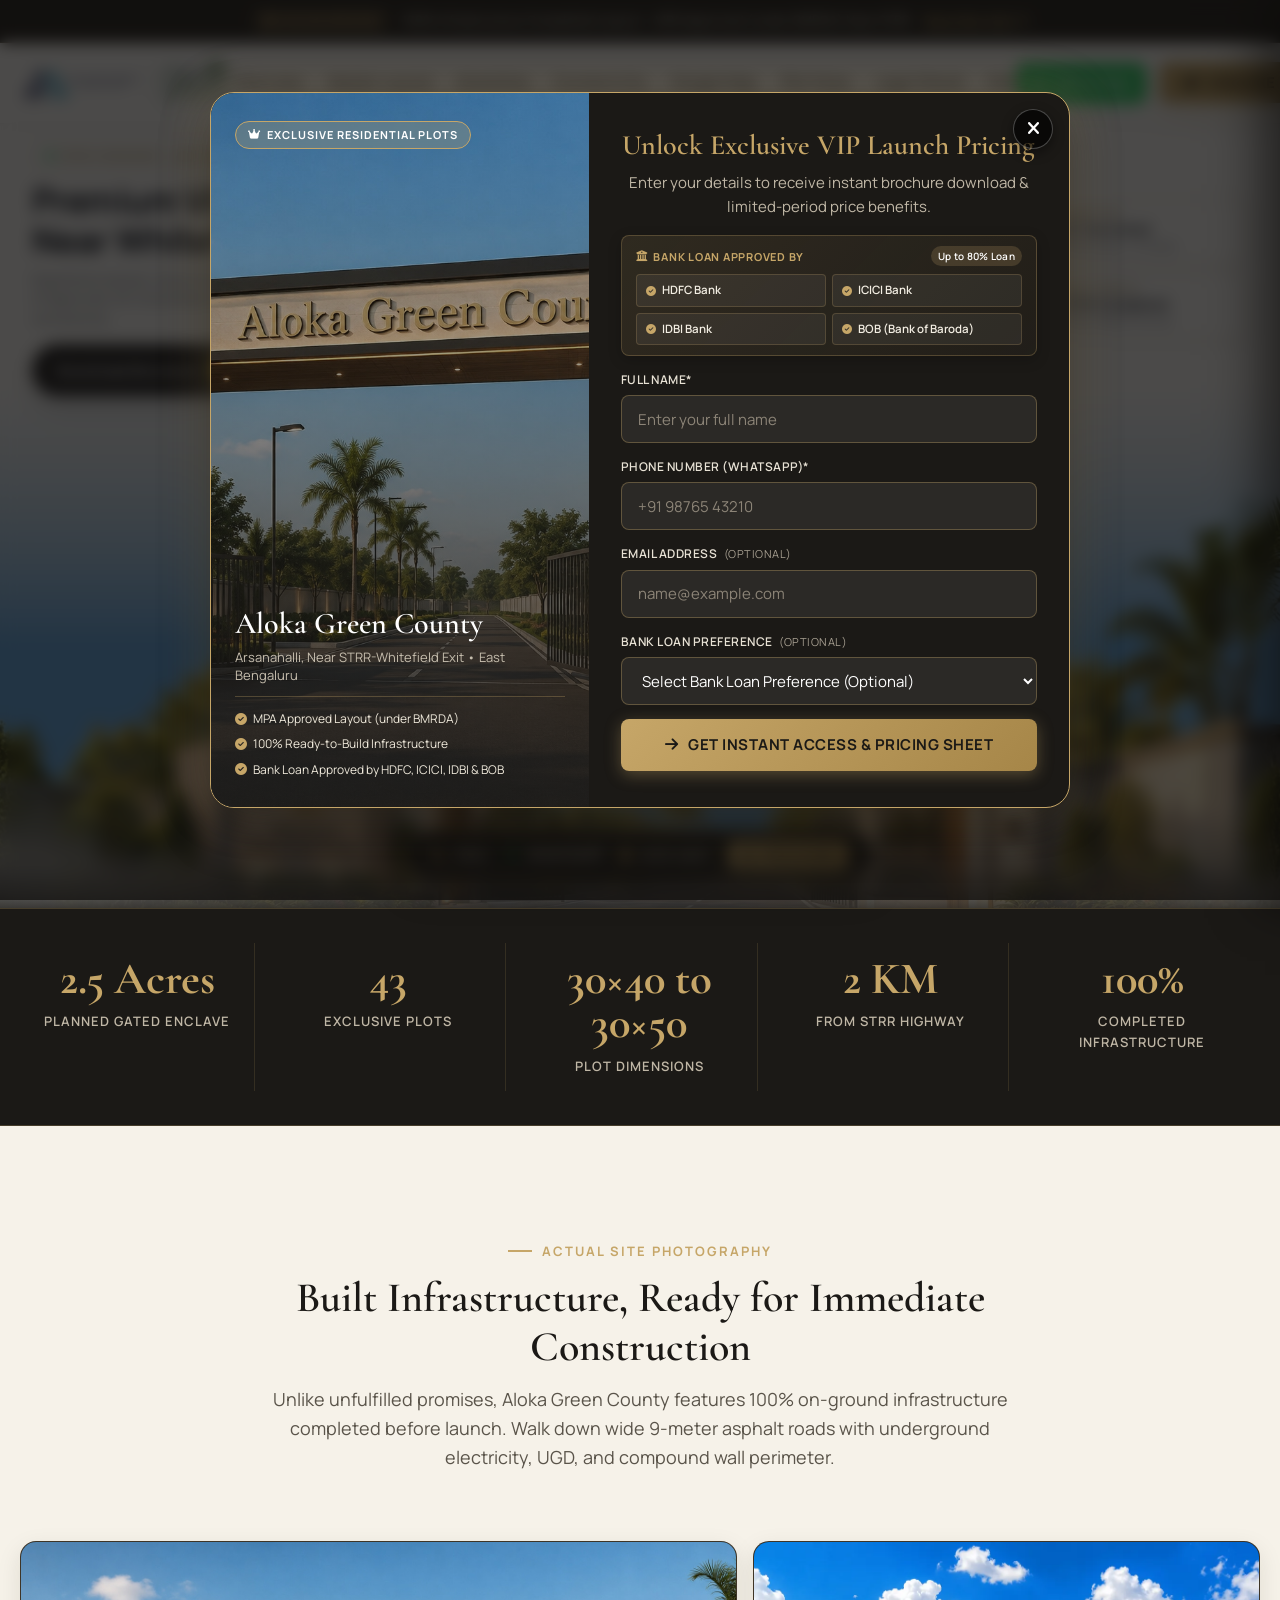
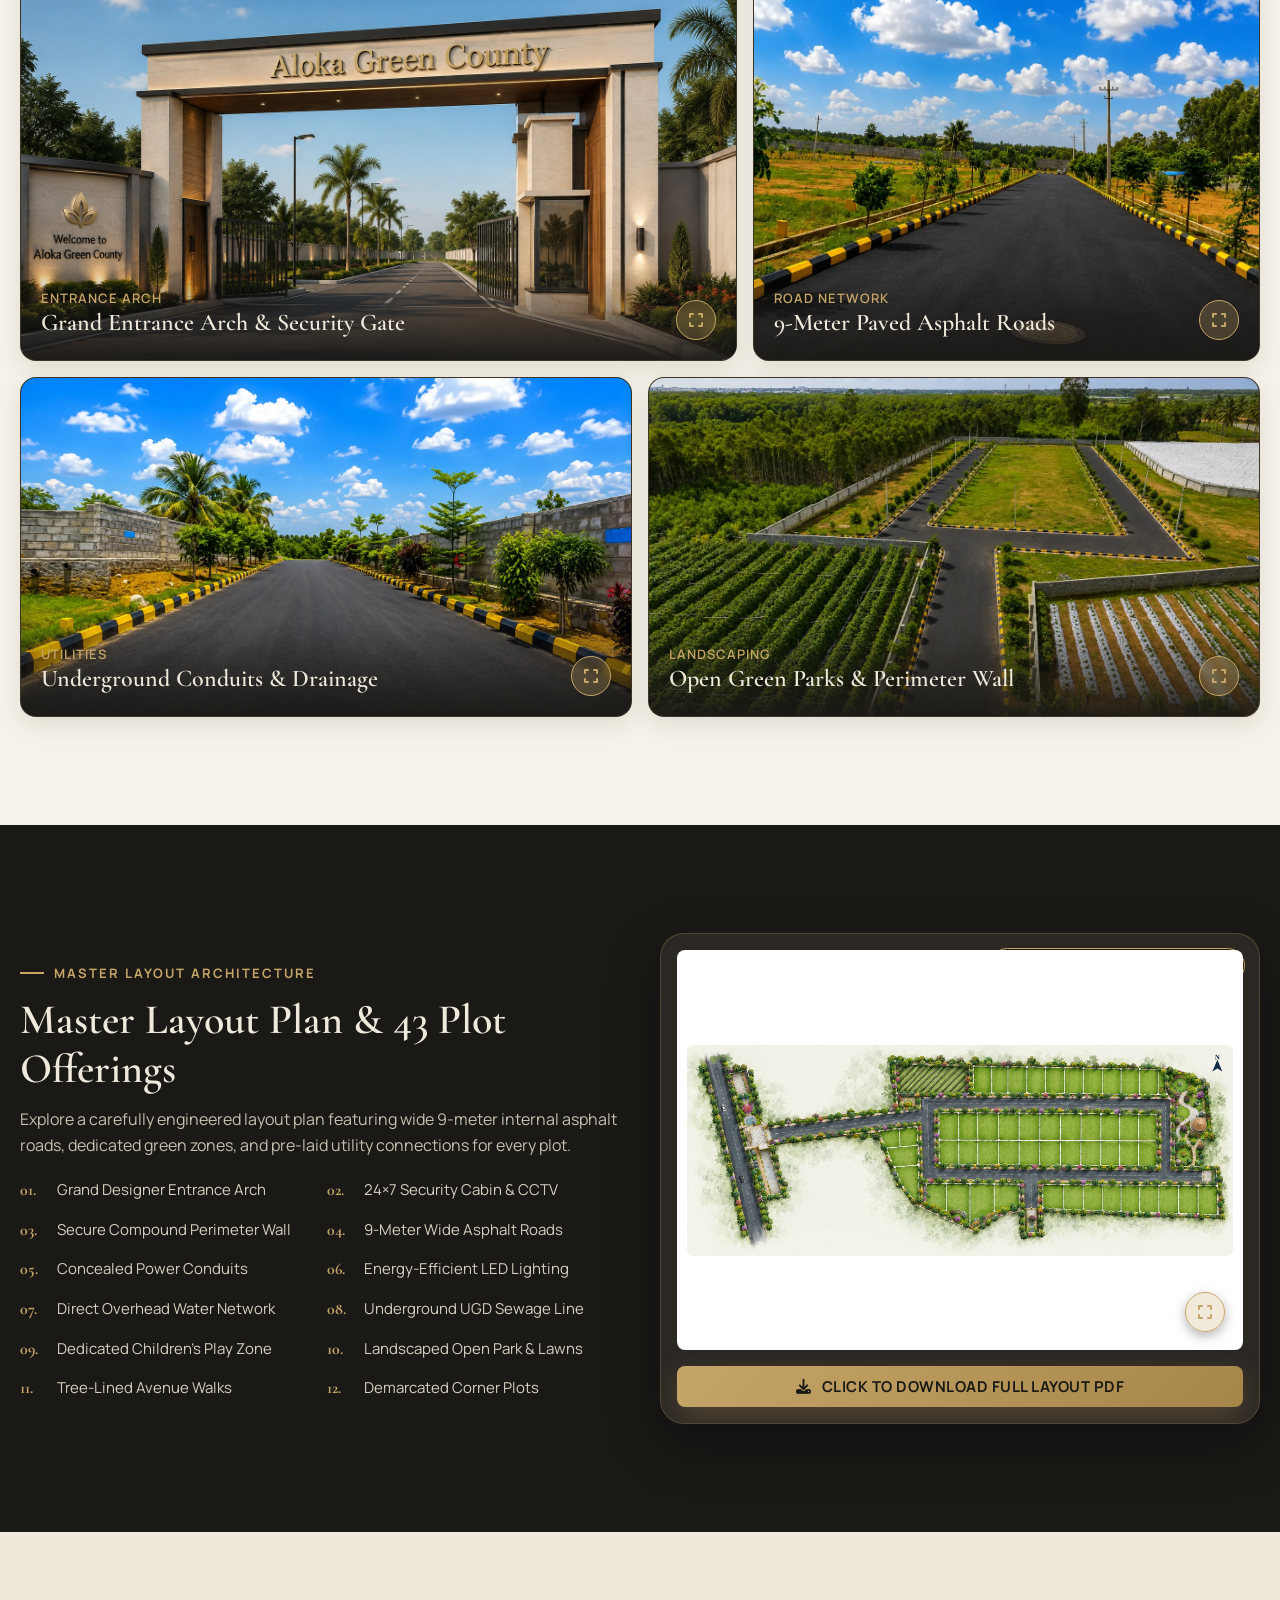
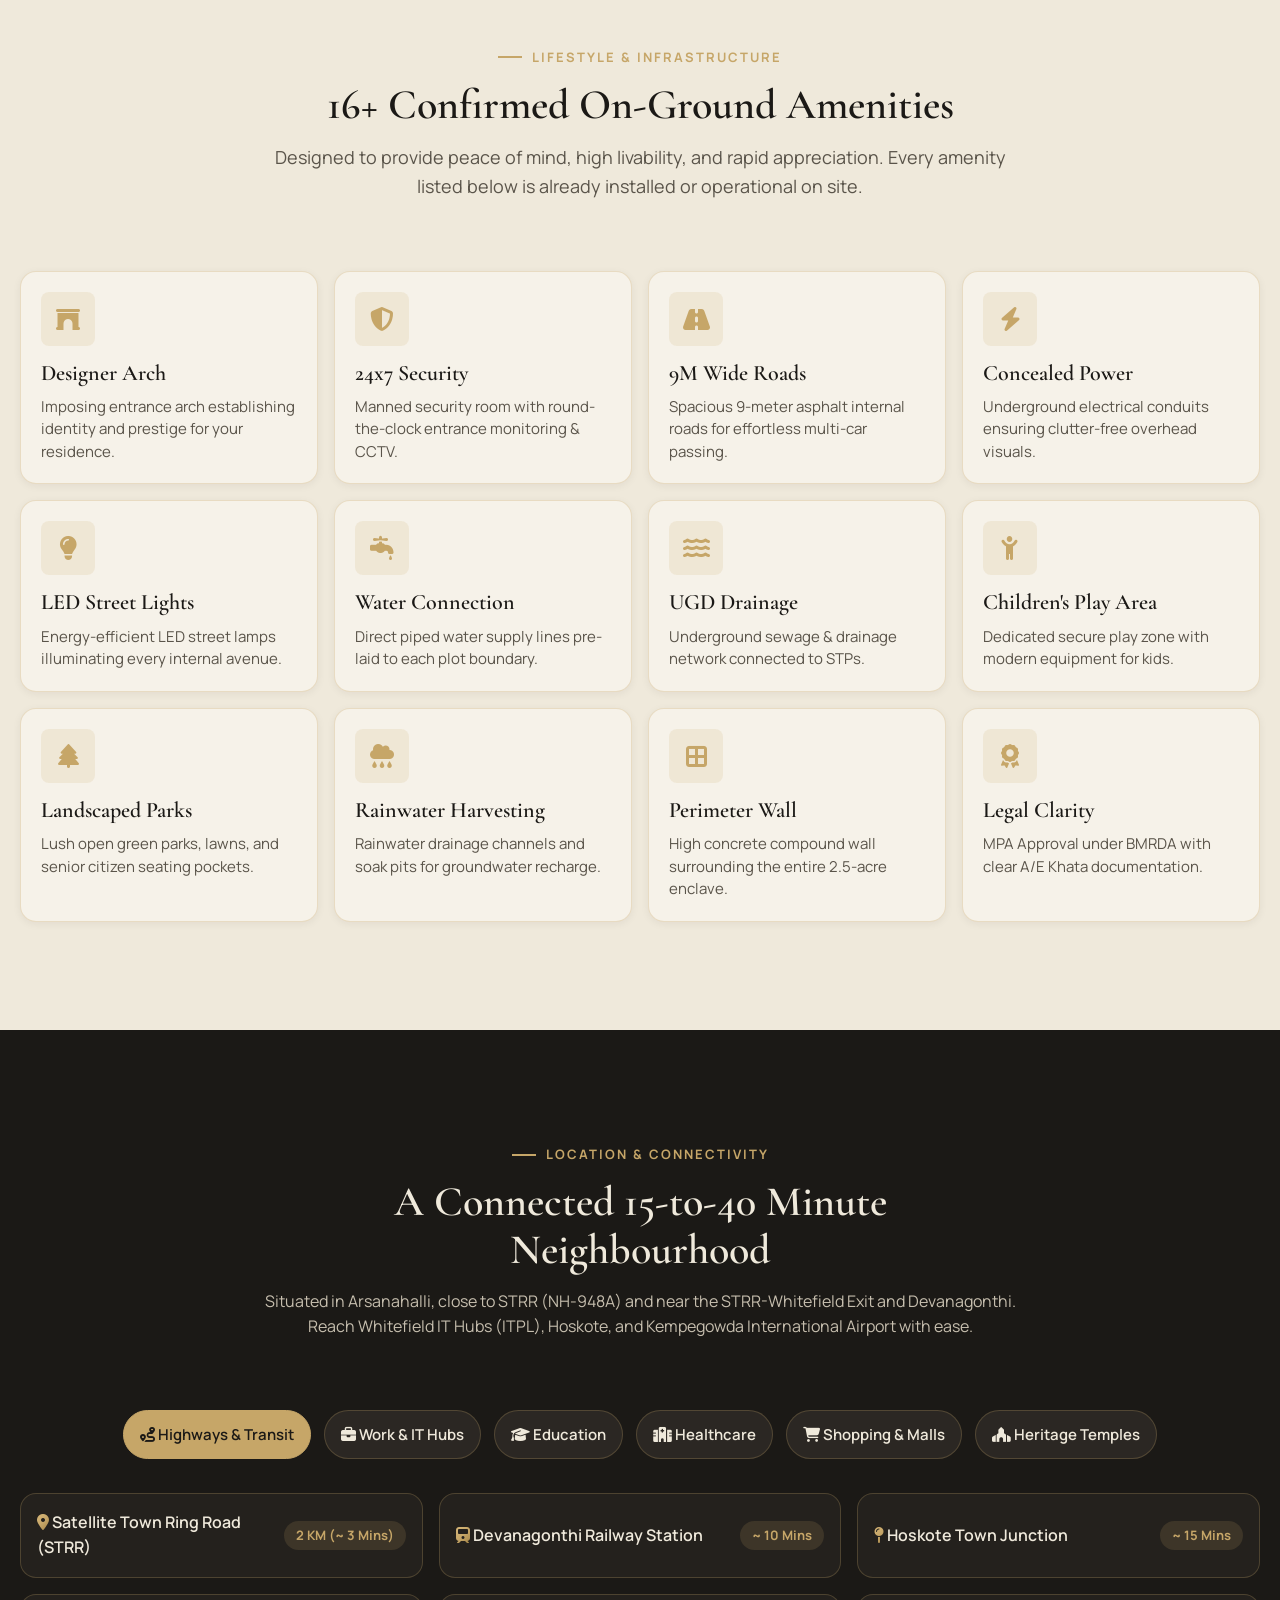
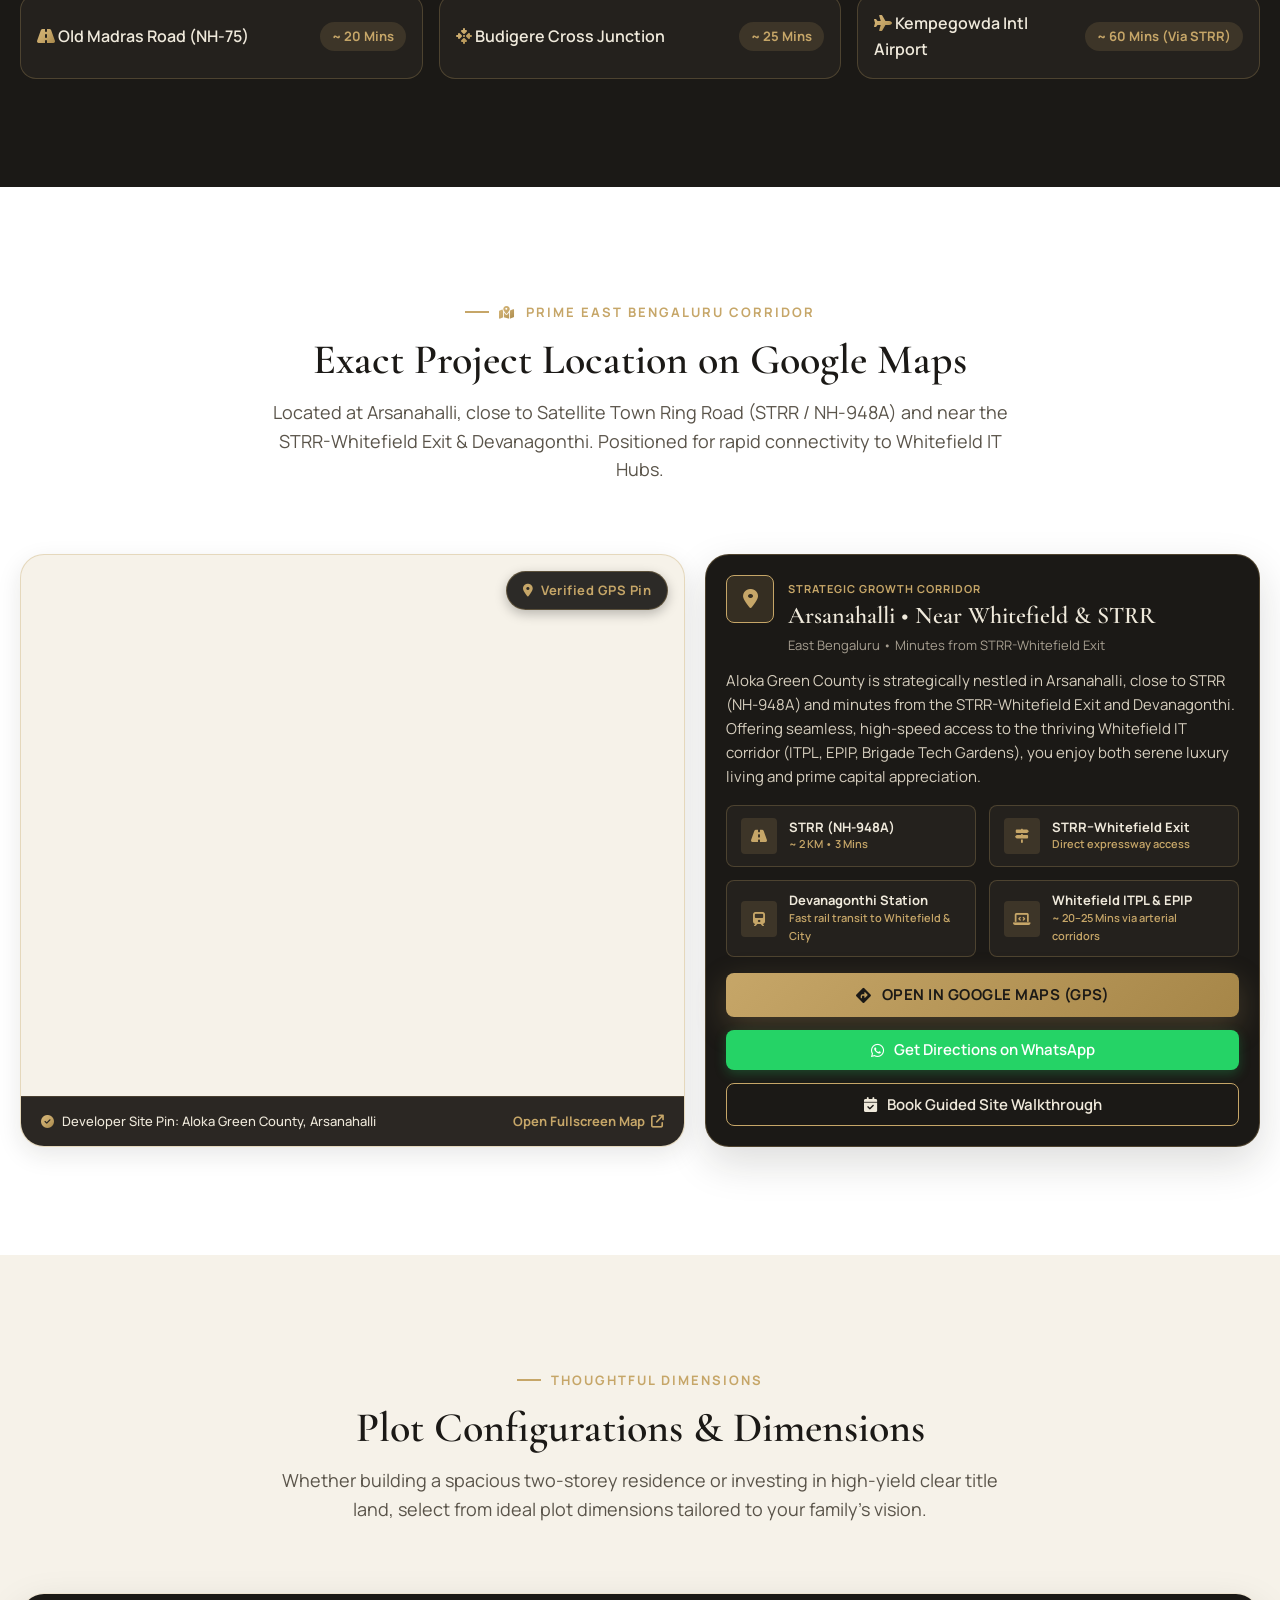
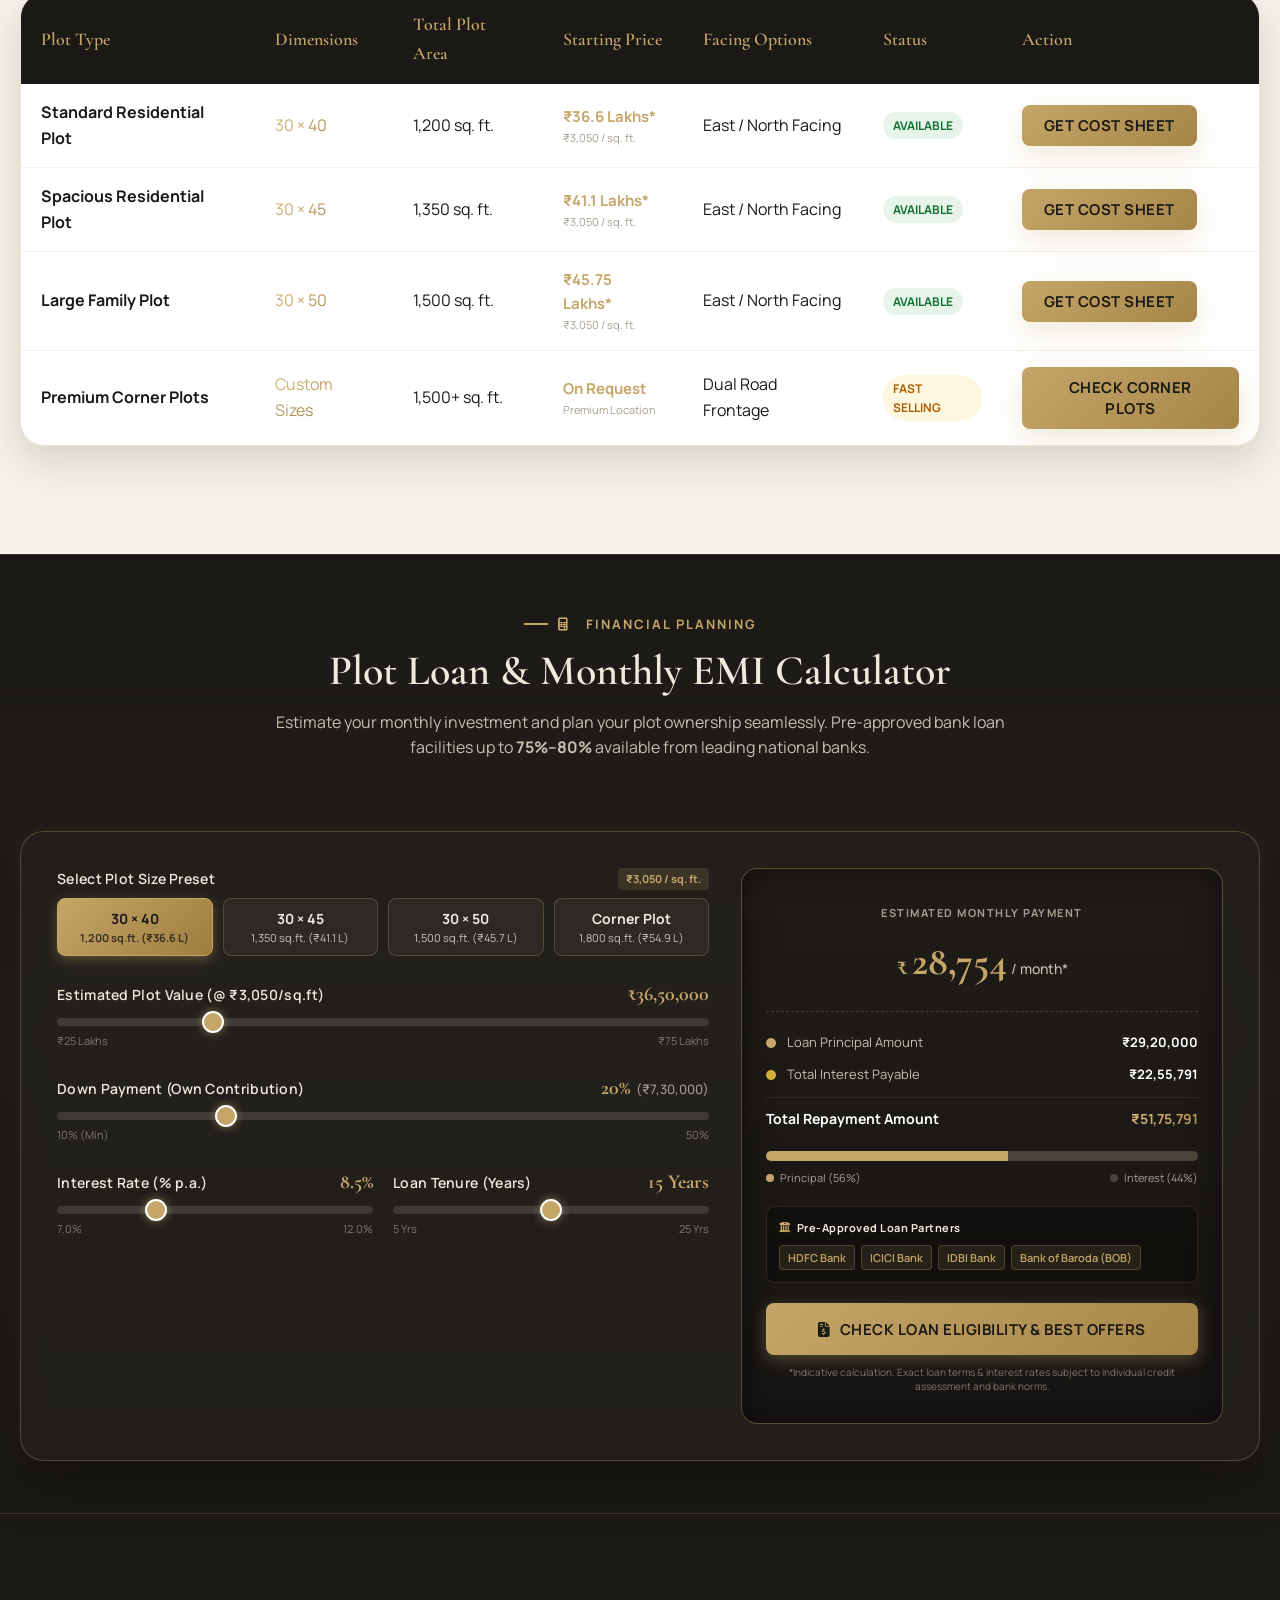
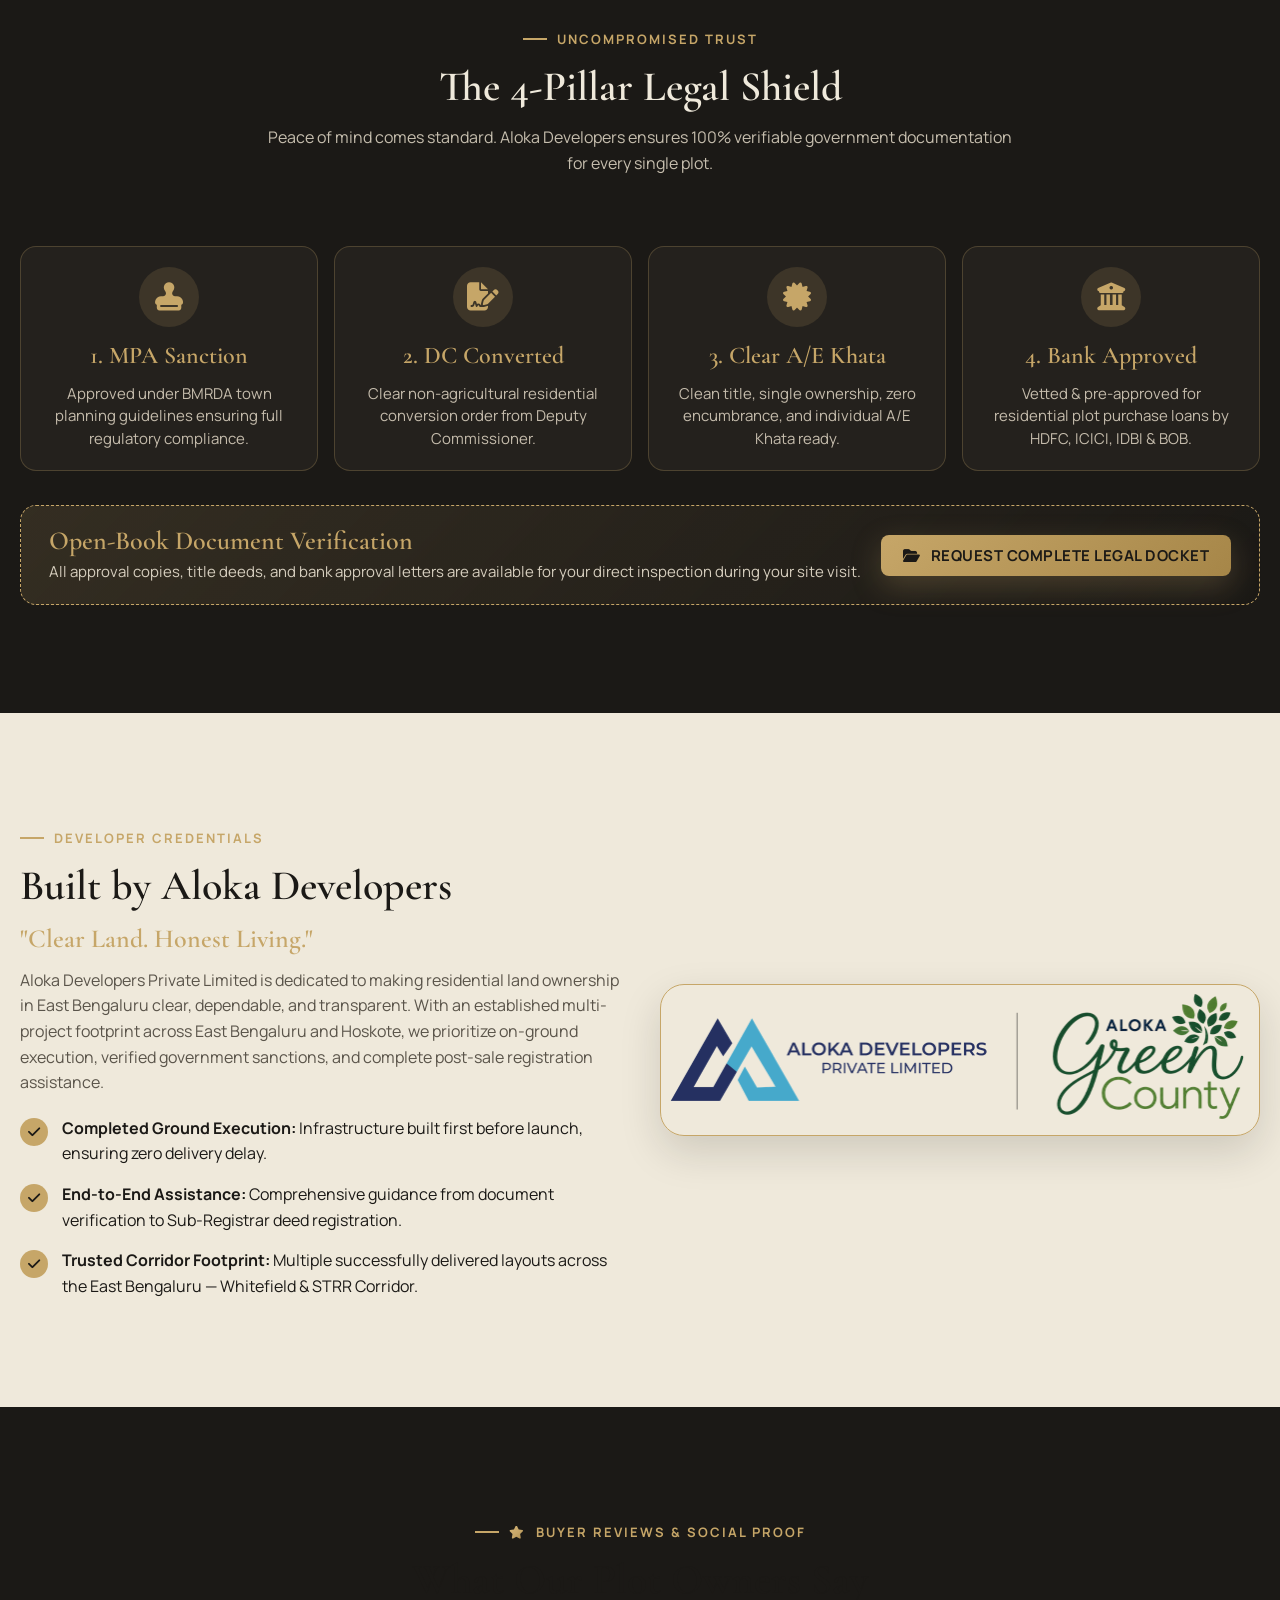
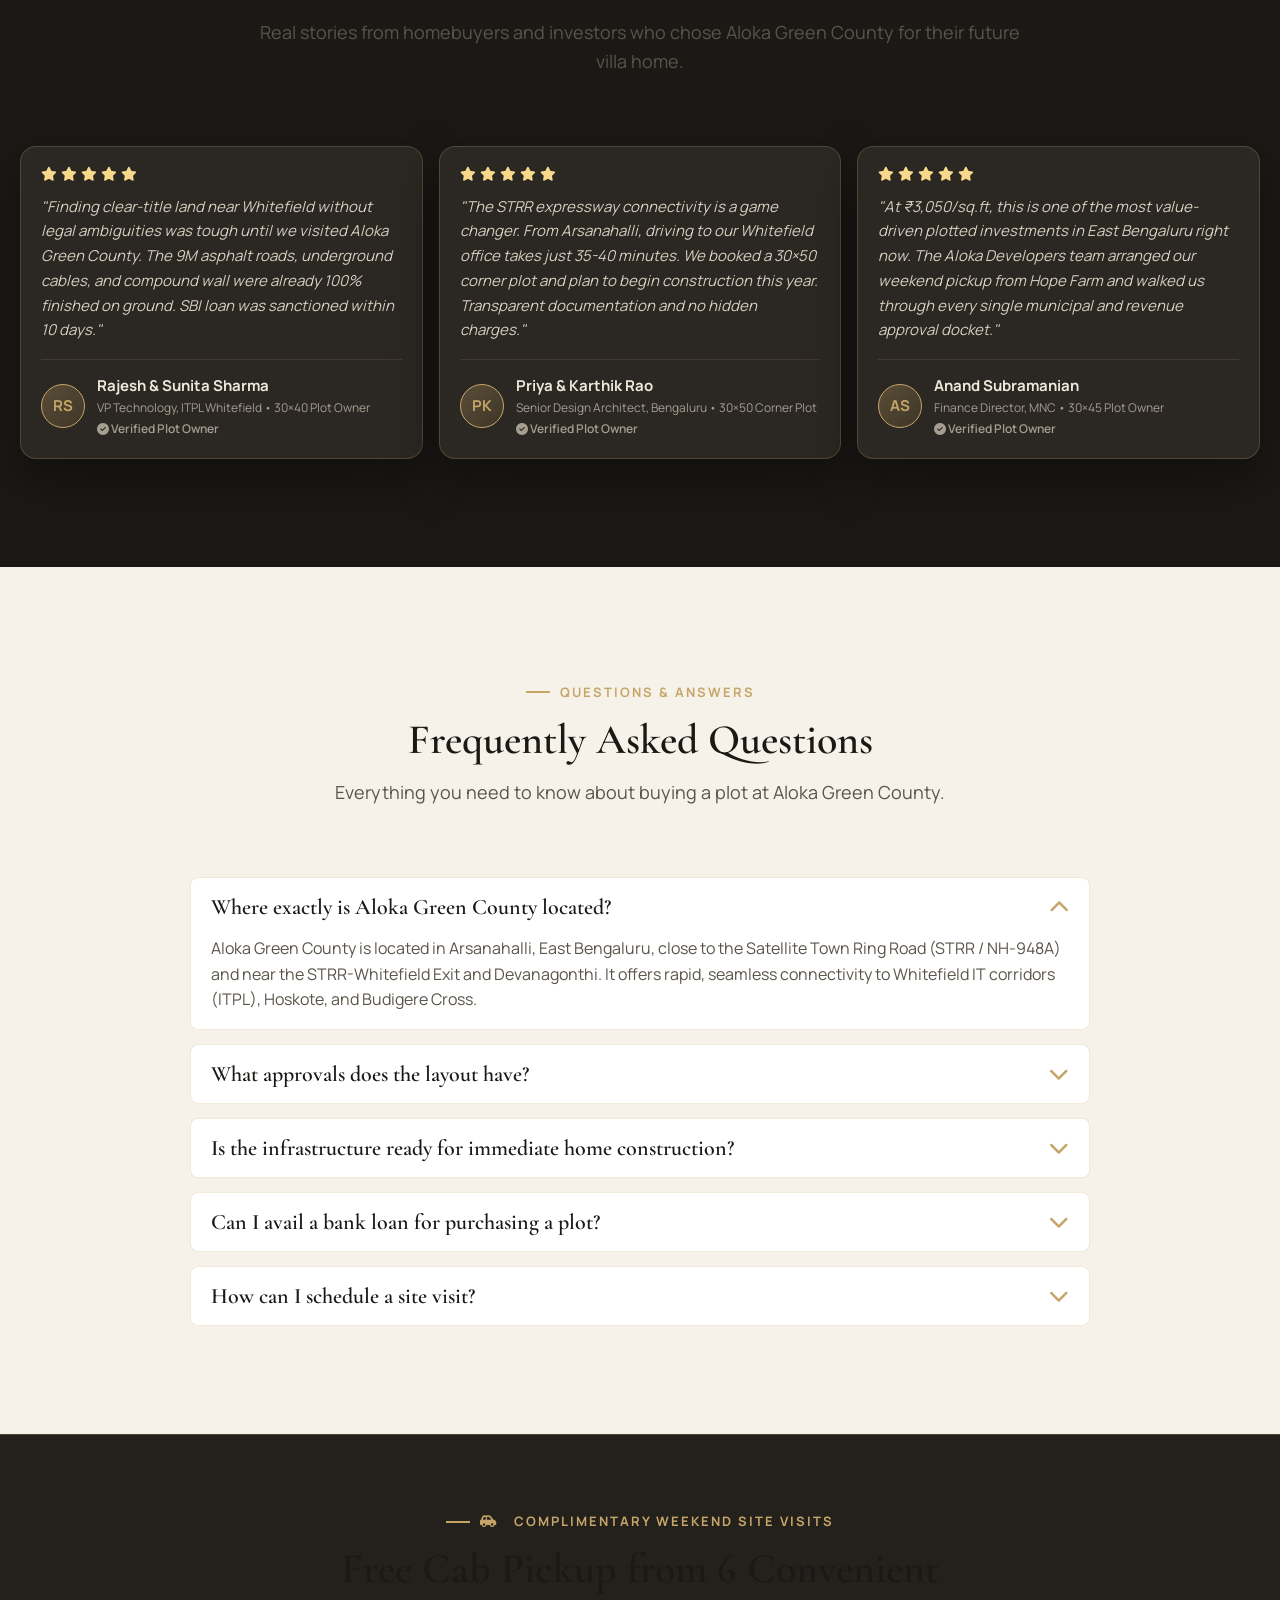
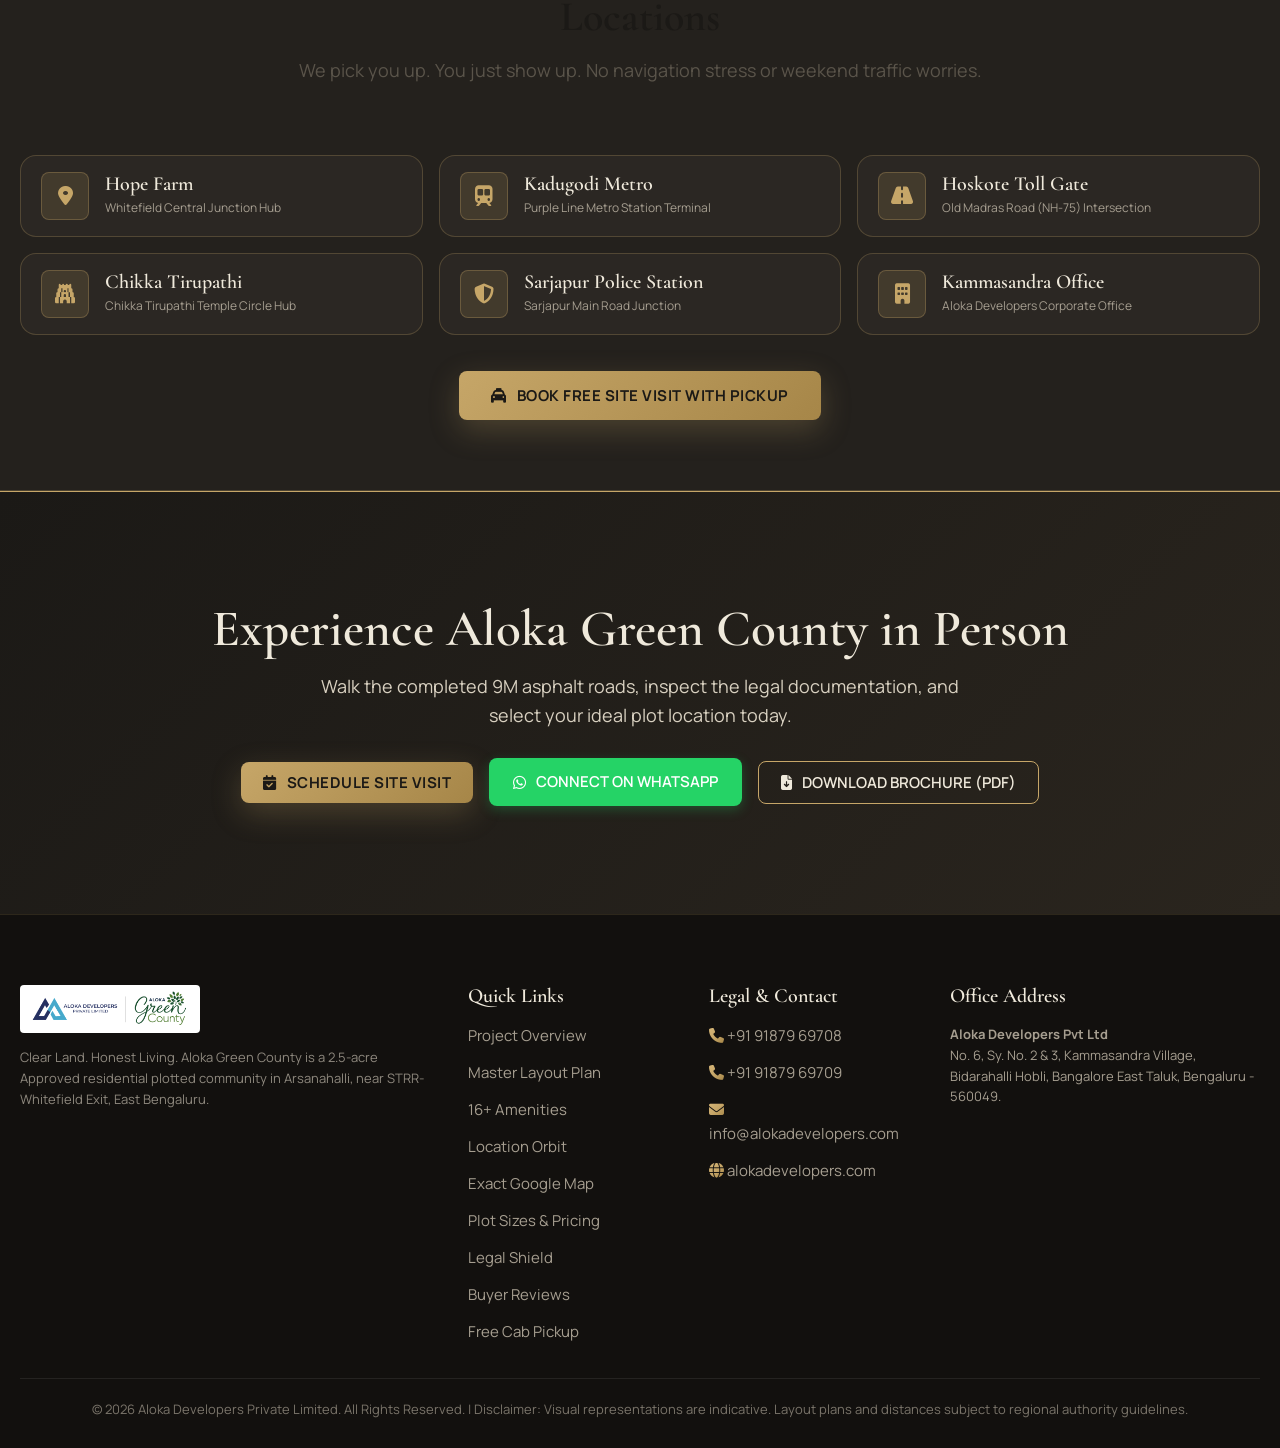
==== commit 26f5f628: "merge: integrate origin/main with hero V1 split layout, streamline modal, and clean asset structure" ====
--- a/index.html
+++ b/index.html
@@ -1149,10 +1149,10 @@
           <div class="calc-bank-strip">
             <div class="bank-strip-title"><i class="fa-solid fa-building-columns gold-text"></i> Pre-Approved Loan Partners</div>
             <div class="bank-pill-row">
-              <span class="bank-pill">State Bank of India</span>
               <span class="bank-pill">HDFC Bank</span>
               <span class="bank-pill">ICICI Bank</span>
-              <span class="bank-pill">Axis Bank</span>
+              <span class="bank-pill">IDBI Bank</span>
+              <span class="bank-pill">Bank of Baroda (BOB)</span>
             </div>
           </div>
 
@@ -1202,7 +1202,7 @@
         <div class="legal-card">
           <div class="legal-icon"><i class="fa-solid fa-building-columns"></i></div>
           <h3 class="legal-title">4. Bank Approved</h3>
-          <p class="legal-desc">Vetted & pre-approved for residential plot purchase loans by top leading banks.</p>
+          <p class="legal-desc">Vetted & pre-approved for residential plot purchase loans by HDFC, ICICI, IDBI & BOB.</p>
         </div>
       </div>
 
@@ -1412,8 +1412,7 @@
             <i class="fa-solid fa-chevron-down faq-icon"></i>
           </button>
           <div class="faq-answer">
-            Yes. The project documentation is verified and pre-approved for residential plot loans by leading financial
-            institutions and major banks.
+            Yes. The project documentation is verified and pre-approved for residential plot loans up to 80% by top leading banks including <strong>HDFC Bank</strong>, <strong>ICICI Bank</strong>, <strong>IDBI Bank</strong>, and <strong>Bank of Baroda (BOB)</strong>.
           </div>
         </div>
 
@@ -1605,7 +1604,7 @@
             <div class="modal-img-highlights">
               <span><i class="fa-solid fa-circle-check"></i> MPA Approved Layout (under BMRDA)</span>
               <span><i class="fa-solid fa-circle-check"></i> 100% Ready-to-Build Infrastructure</span>
-              <span><i class="fa-solid fa-circle-check"></i> Bank Loan Approved by SBI / HDFC</span>
+              <span><i class="fa-solid fa-circle-check"></i> Bank Loan Approved by HDFC, ICICI, IDBI & BOB</span>
             </div>
           </div>
         </div>
@@ -1621,6 +1620,23 @@
               PDF download.</p>
           </div>
 
+          <!-- Pre-Approved Bank Loan Trust Bar in Enquiry Form -->
+          <div class="modal-bank-approval-card">
+            <div class="modal-bank-header">
+              <div class="modal-bank-header-left">
+                <i class="fa-solid fa-building-columns"></i>
+                <span>Bank Loan Approved By</span>
+              </div>
+              <span class="modal-bank-badge-pill">Up to 80% Loan</span>
+            </div>
+            <div class="modal-bank-list">
+              <span class="modal-bank-chip"><i class="fa-solid fa-circle-check"></i> HDFC Bank</span>
+              <span class="modal-bank-chip"><i class="fa-solid fa-circle-check"></i> ICICI Bank</span>
+              <span class="modal-bank-chip"><i class="fa-solid fa-circle-check"></i> IDBI Bank</span>
+              <span class="modal-bank-chip"><i class="fa-solid fa-circle-check"></i> BOB (Bank of Baroda)</span>
+            </div>
+          </div>
+
           <form id="modal-lead-form" onsubmit="handleLeadSubmit(event, 'Modal Form')">
             <input type="hidden" id="modal-intent-input" name="intent" value="brochure">
             <input type="hidden" id="modal-file-input" name="file_path" value="">
@@ -1640,6 +1656,20 @@
             <div class="form-group">
               <label class="form-label">Email Address <span class="form-optional-tag">(Optional)</span></label>
               <input type="email" class="form-input" placeholder="name@example.com" name="email">
+            </div>
+
+            <!-- Optional Bank Loan Preference -->
+            <div class="form-group">
+              <label class="form-label">Bank Loan Preference <span class="form-optional-tag">(Optional)</span></label>
+              <select class="form-select" name="loan_preference">
+                <option value="">Select Bank Loan Preference (Optional)</option>
+                <option value="HDFC Bank Loan">HDFC Bank (Pre-Approved)</option>
+                <option value="ICICI Bank Loan">ICICI Bank (Pre-Approved)</option>
+                <option value="IDBI Bank Loan">IDBI Bank (Pre-Approved)</option>
+                <option value="BOB Loan">Bank of Baroda - BOB (Pre-Approved)</option>
+                <option value="Best Available Bank Loan">Best Available Loan Offer (Up to 80%)</option>
+                <option value="Self Funded / No Loan">Self-Funded / No Loan Needed</option>
+              </select>
             </div>
 
             <!-- Hidden Honeypot to Trap Automated Spambots (Zero-Friction Protection) -->
--- a/styles.css
+++ b/styles.css
@@ -2449,6 +2449,87 @@
   letter-spacing: 0.5px;
 }
 
+.modal-bank-approval-card {
+  background: linear-gradient(135deg, rgba(198, 166, 104, 0.12) 0%, rgba(198, 166, 104, 0.04) 100%);
+  border: 1px solid rgba(198, 166, 104, 0.28);
+  border-radius: var(--radius-md);
+  padding: 10px 14px;
+  margin-bottom: var(--space-4);
+  box-shadow: 0 4px 14px rgba(0, 0, 0, 0.2);
+}
+
+.modal-bank-header {
+  display: flex;
+  align-items: center;
+  justify-content: space-between;
+  gap: 8px;
+  font-size: 11px;
+  font-weight: 700;
+  color: var(--color-2);
+  text-transform: uppercase;
+  letter-spacing: 0.75px;
+  margin-bottom: 8px;
+}
+
+.modal-bank-header-left {
+  display: flex;
+  align-items: center;
+  gap: 6px;
+}
+
+.modal-bank-badge-pill {
+  background: rgba(198, 166, 104, 0.2);
+  color: #FFF;
+  font-size: 10px;
+  padding: 2px 7px;
+  border-radius: var(--radius-full);
+  font-weight: 600;
+  letter-spacing: 0.3px;
+  text-transform: none;
+}
+
+.modal-bank-list {
+  display: grid;
+  grid-template-columns: repeat(2, 1fr);
+  gap: 6px;
+}
+
+.modal-bank-chip {
+  display: inline-flex;
+  align-items: center;
+  gap: 6px;
+  background: rgba(255, 255, 255, 0.06);
+  border: 1px solid rgba(198, 166, 104, 0.22);
+  border-radius: var(--radius-sm);
+  padding: 6px 9px;
+  font-size: 11.5px;
+  font-weight: 600;
+  color: #F3EEE3;
+  transition: all var(--duration-fast);
+}
+
+.modal-bank-chip i {
+  color: var(--color-2);
+  font-size: 10px;
+}
+
+.modal-bank-chip:hover {
+  background: rgba(198, 166, 104, 0.16);
+  border-color: rgba(198, 166, 104, 0.45);
+  transform: translateY(-1px);
+}
+
+@media (max-width: 480px) {
+  .modal-bank-list {
+    grid-template-columns: repeat(2, 1fr);
+    gap: 5px;
+  }
+  .modal-bank-chip {
+    font-size: 10.5px;
+    padding: 5px 6px;
+  }
+}
+
 .form-input, .form-select {
   width: 100%;
   background: rgba(255, 255, 255, 0.07);
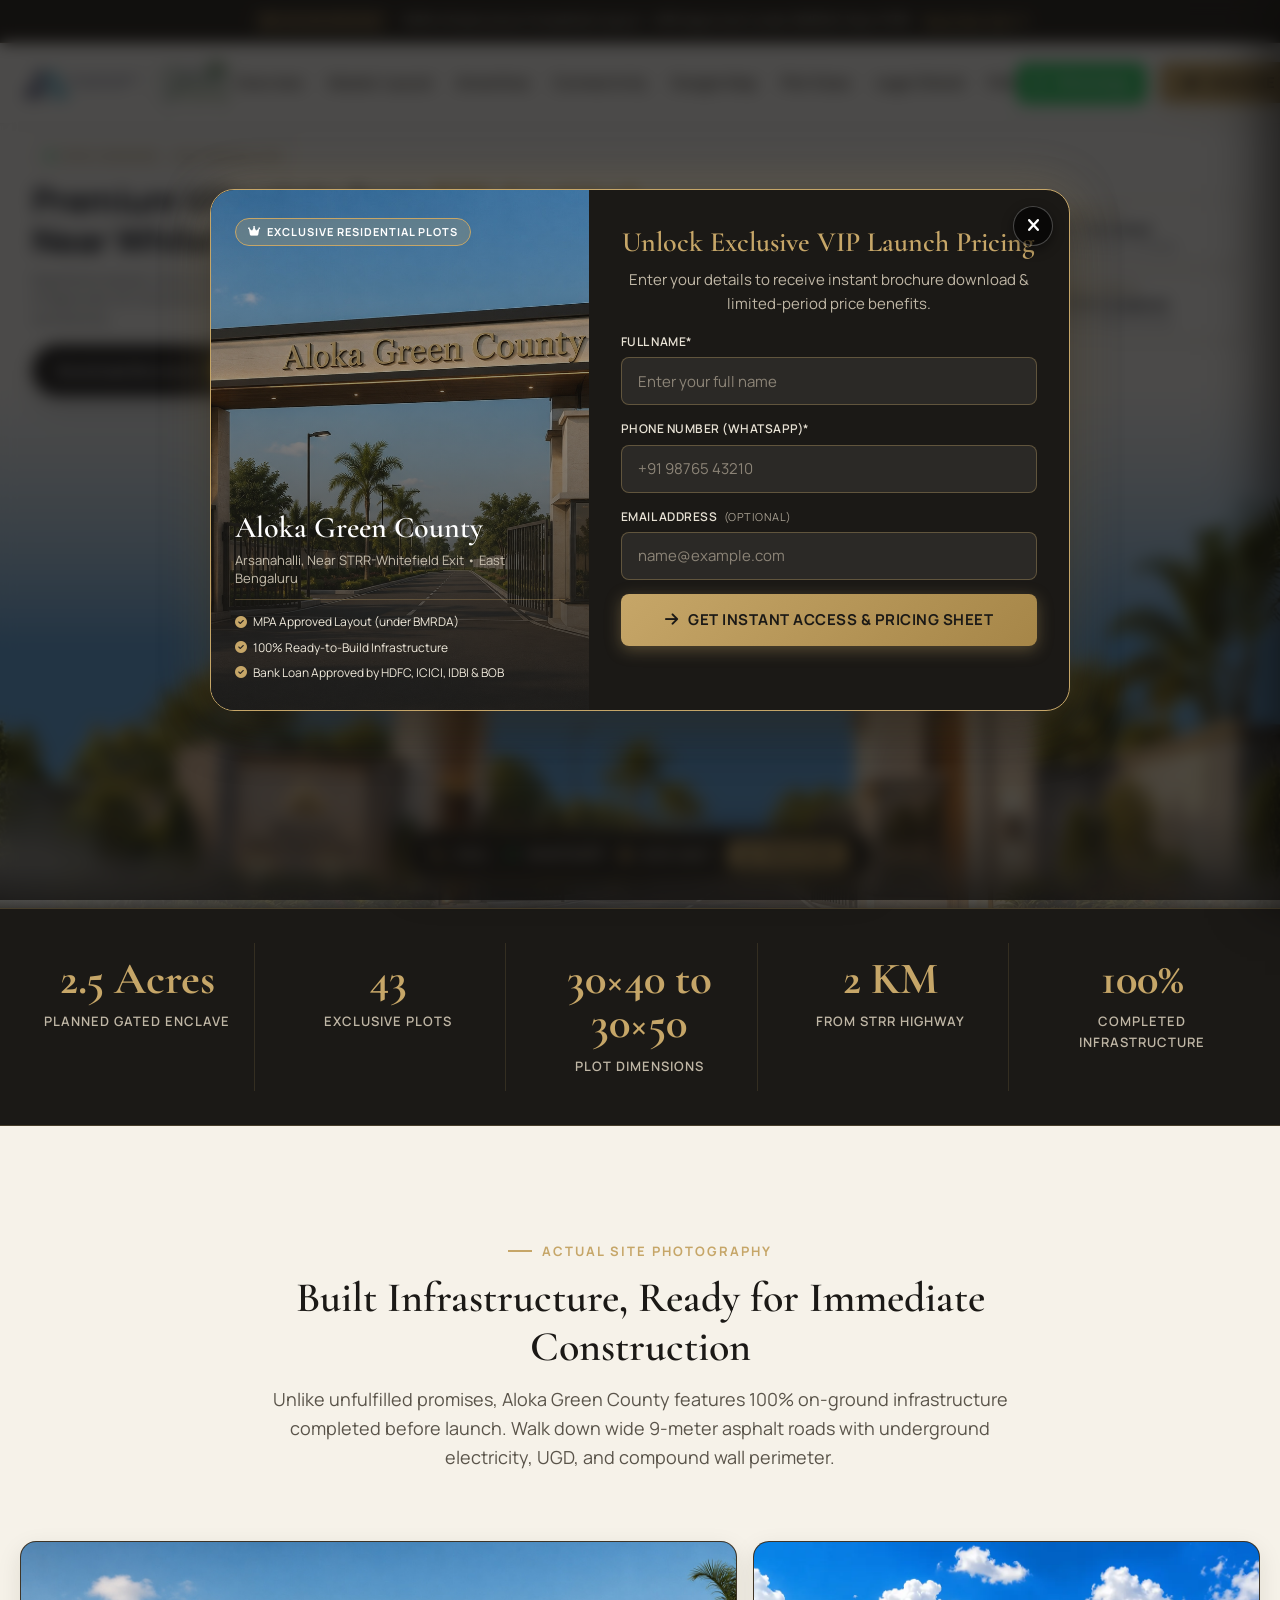
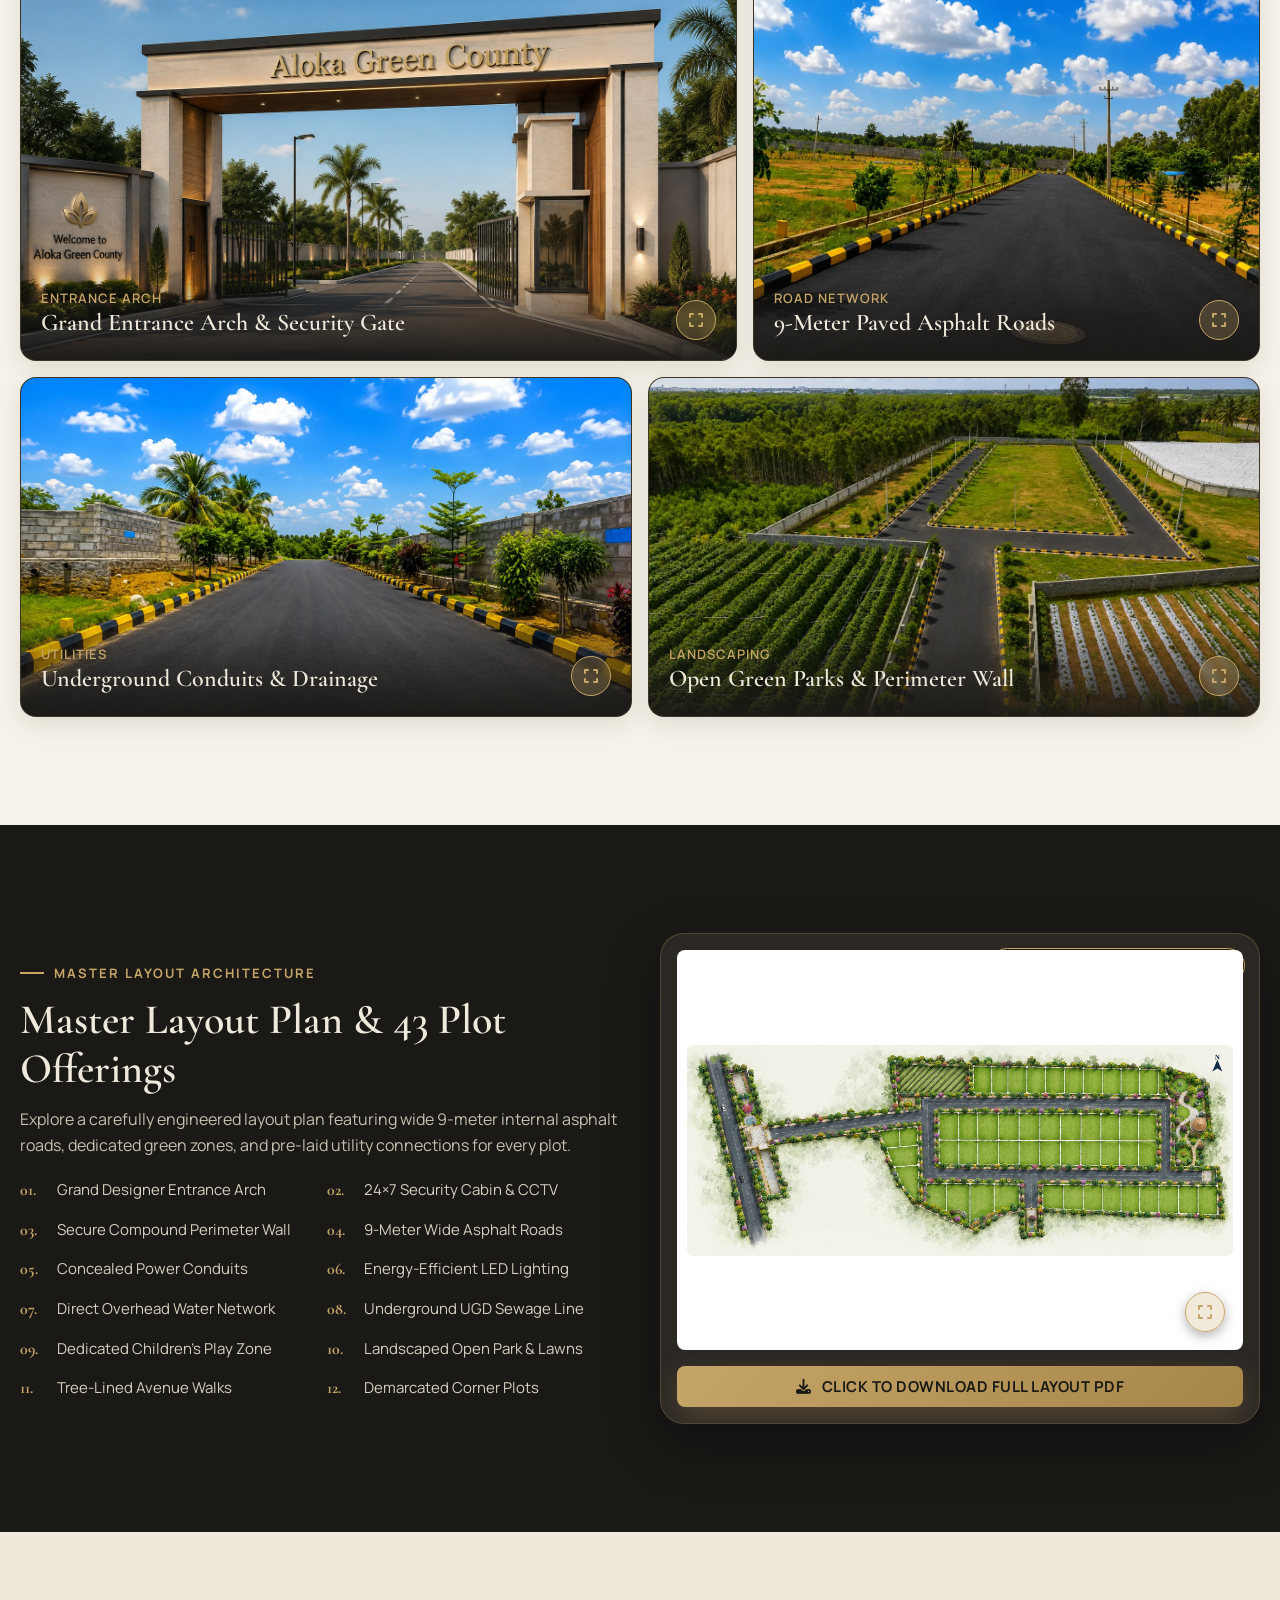
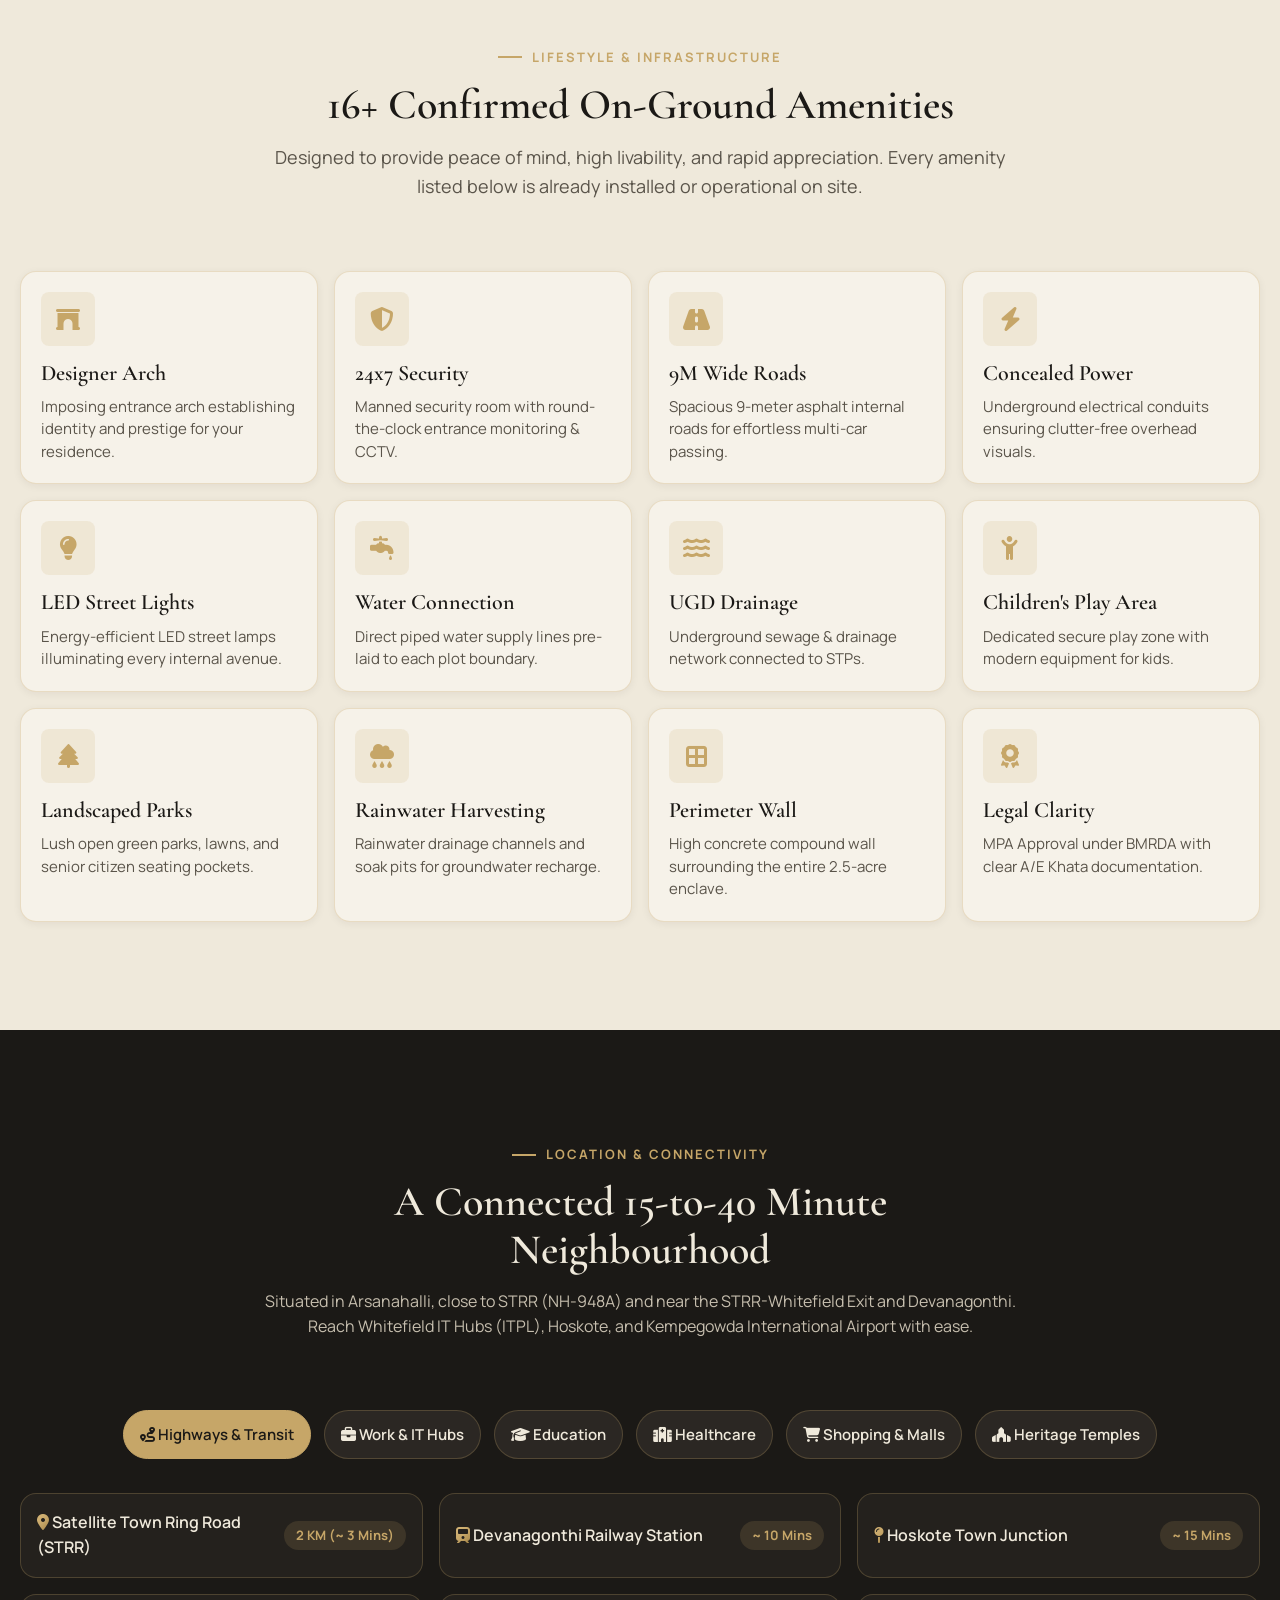
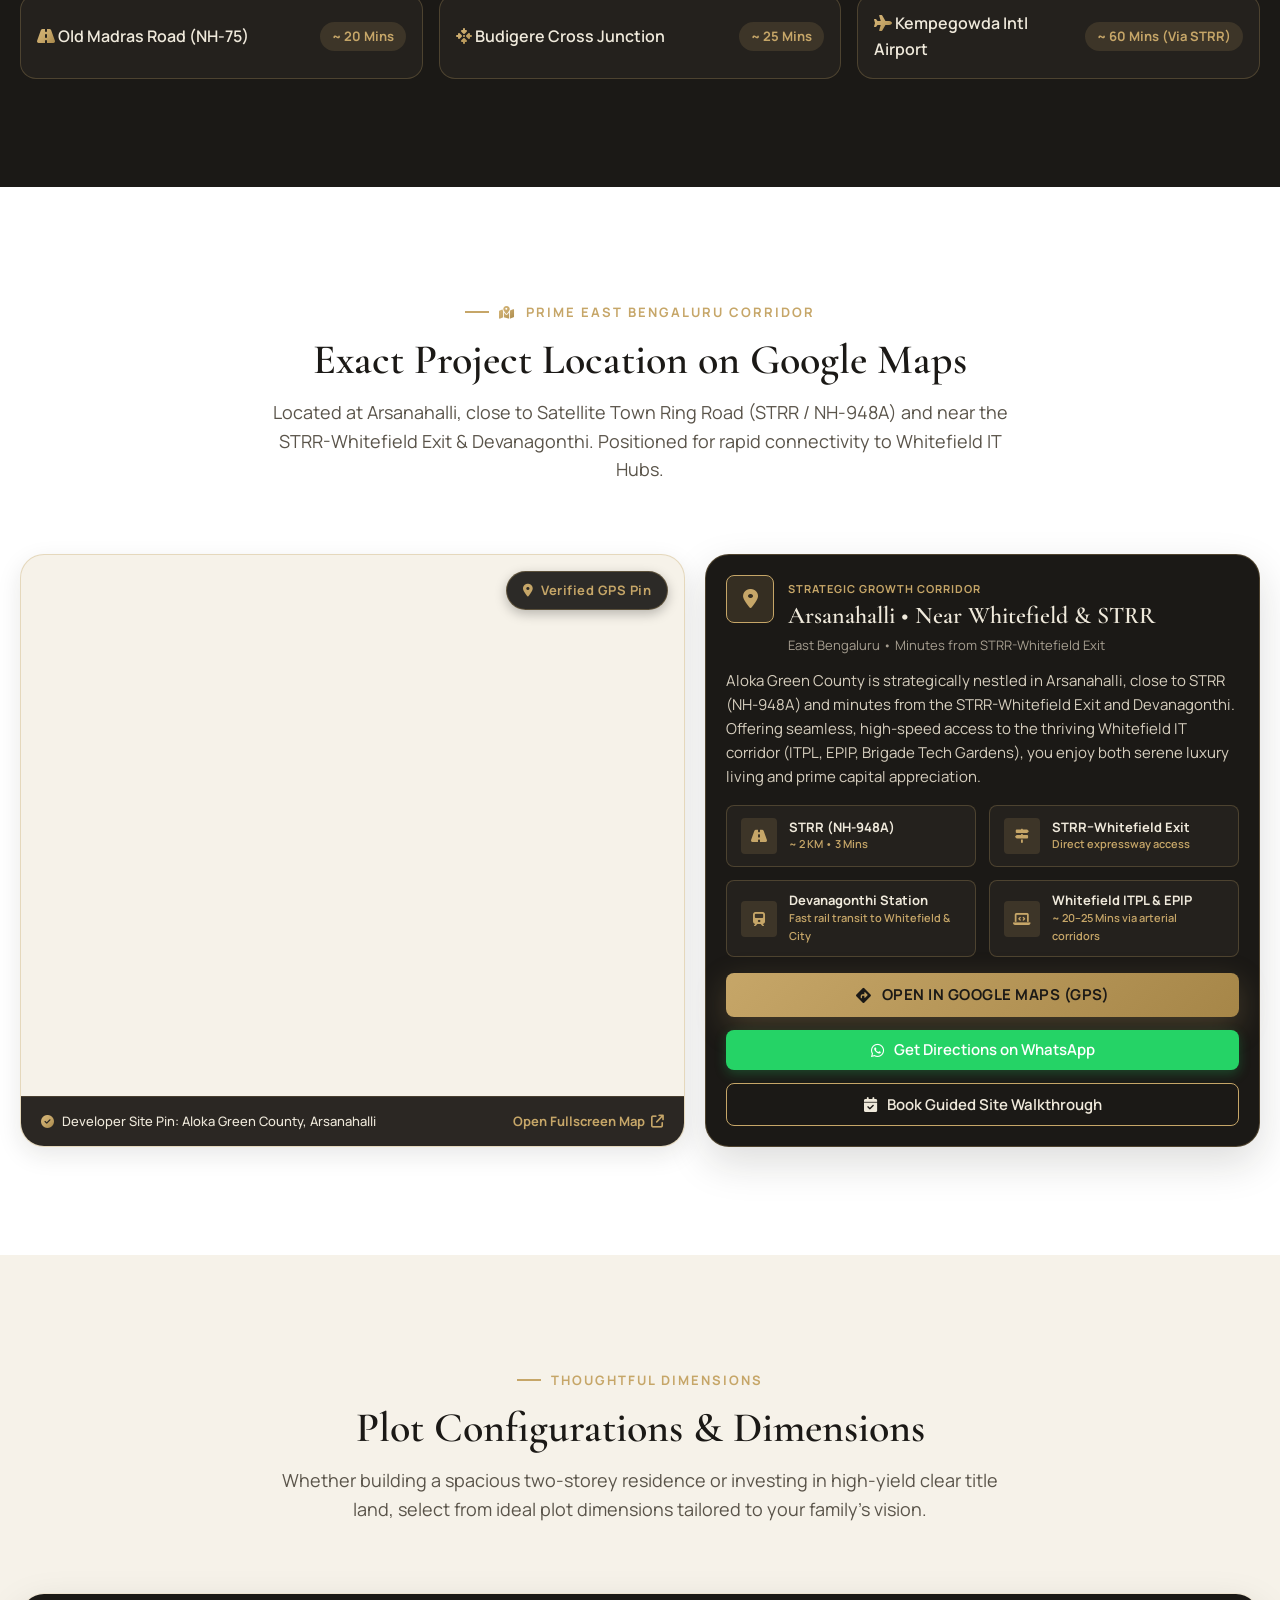
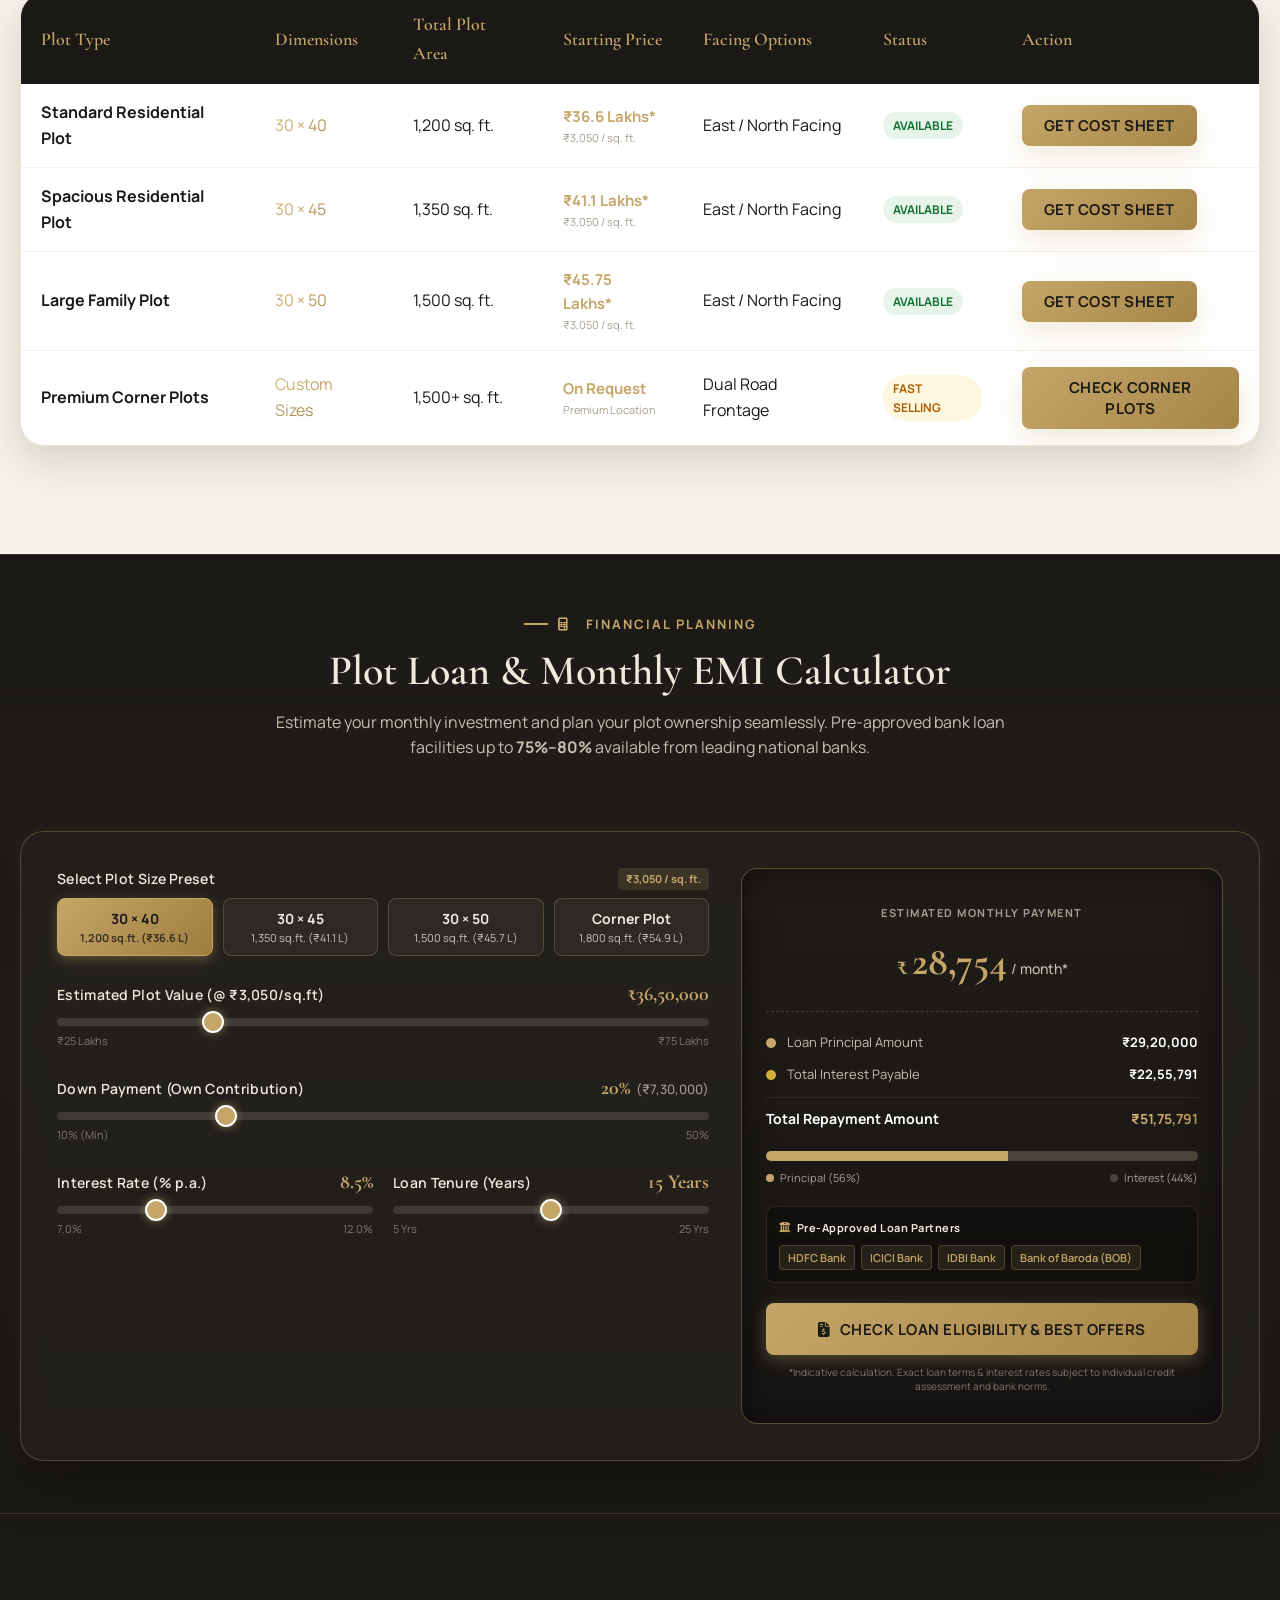
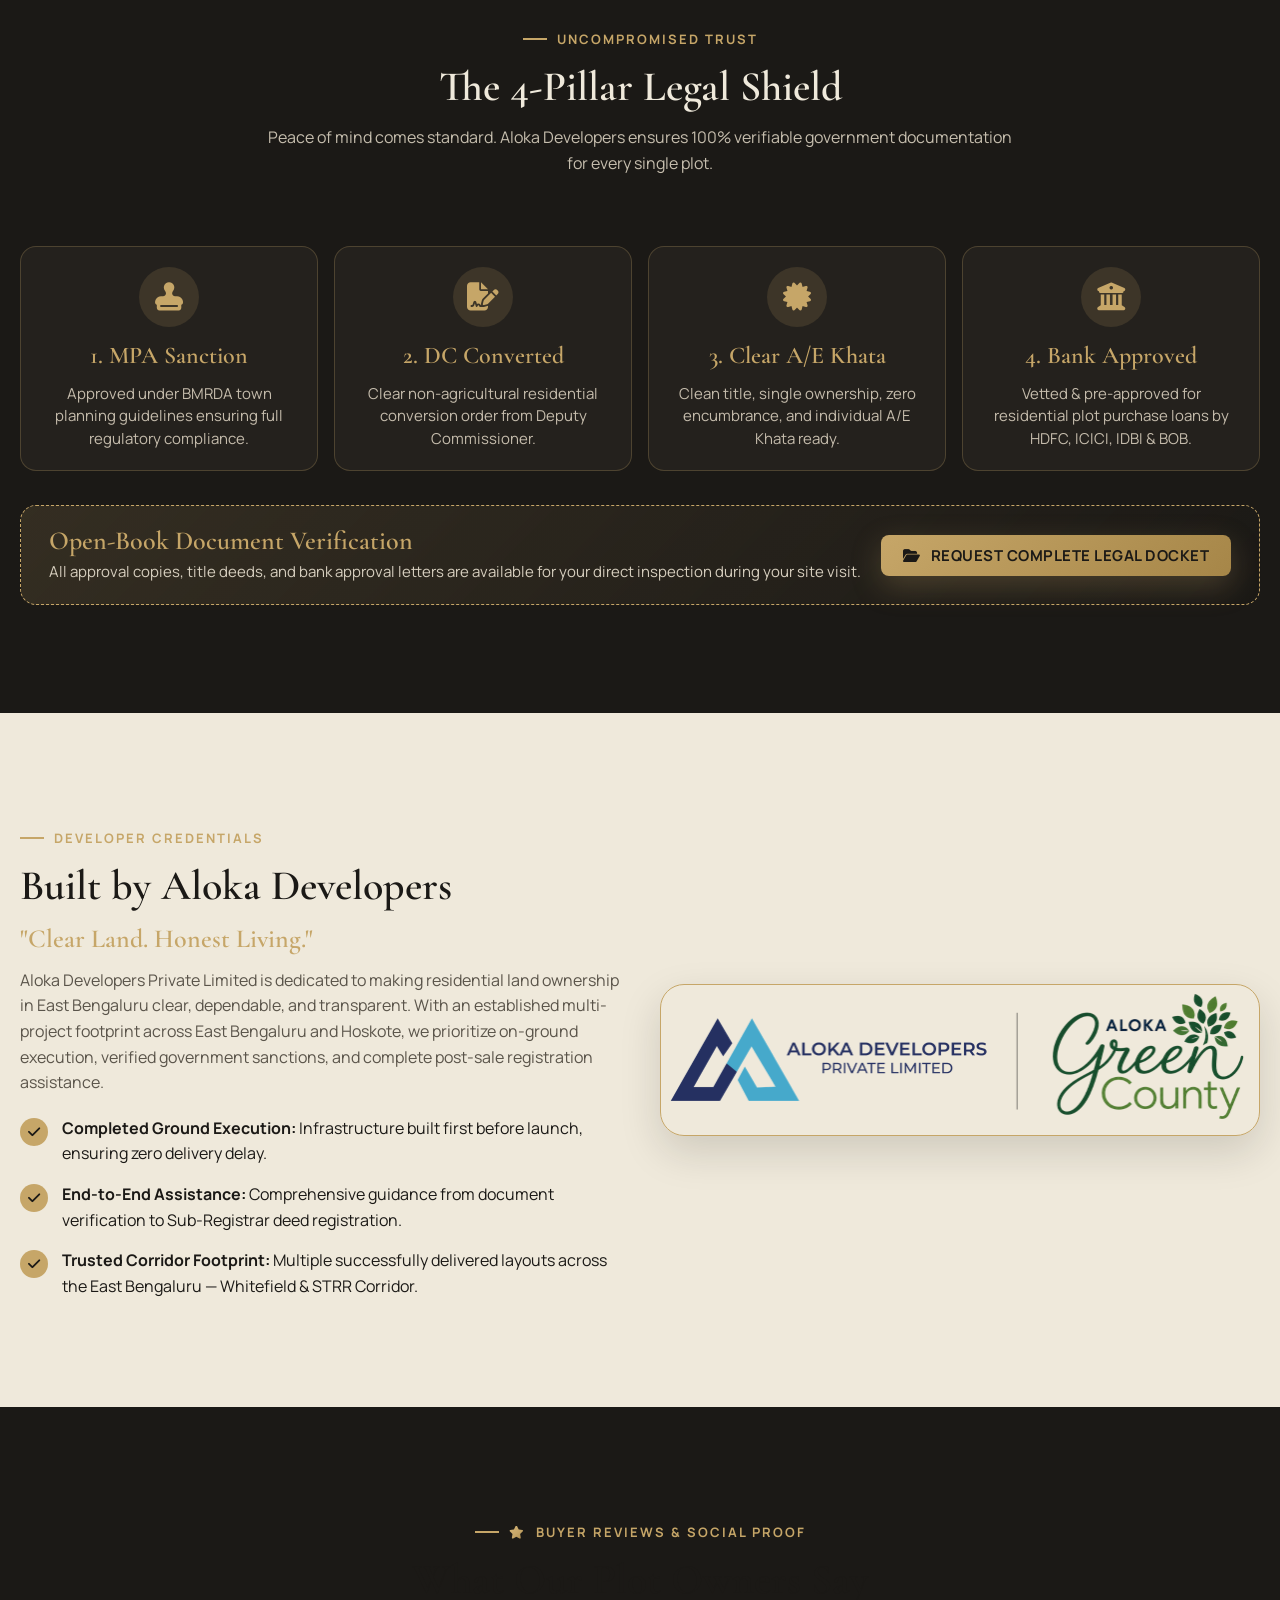
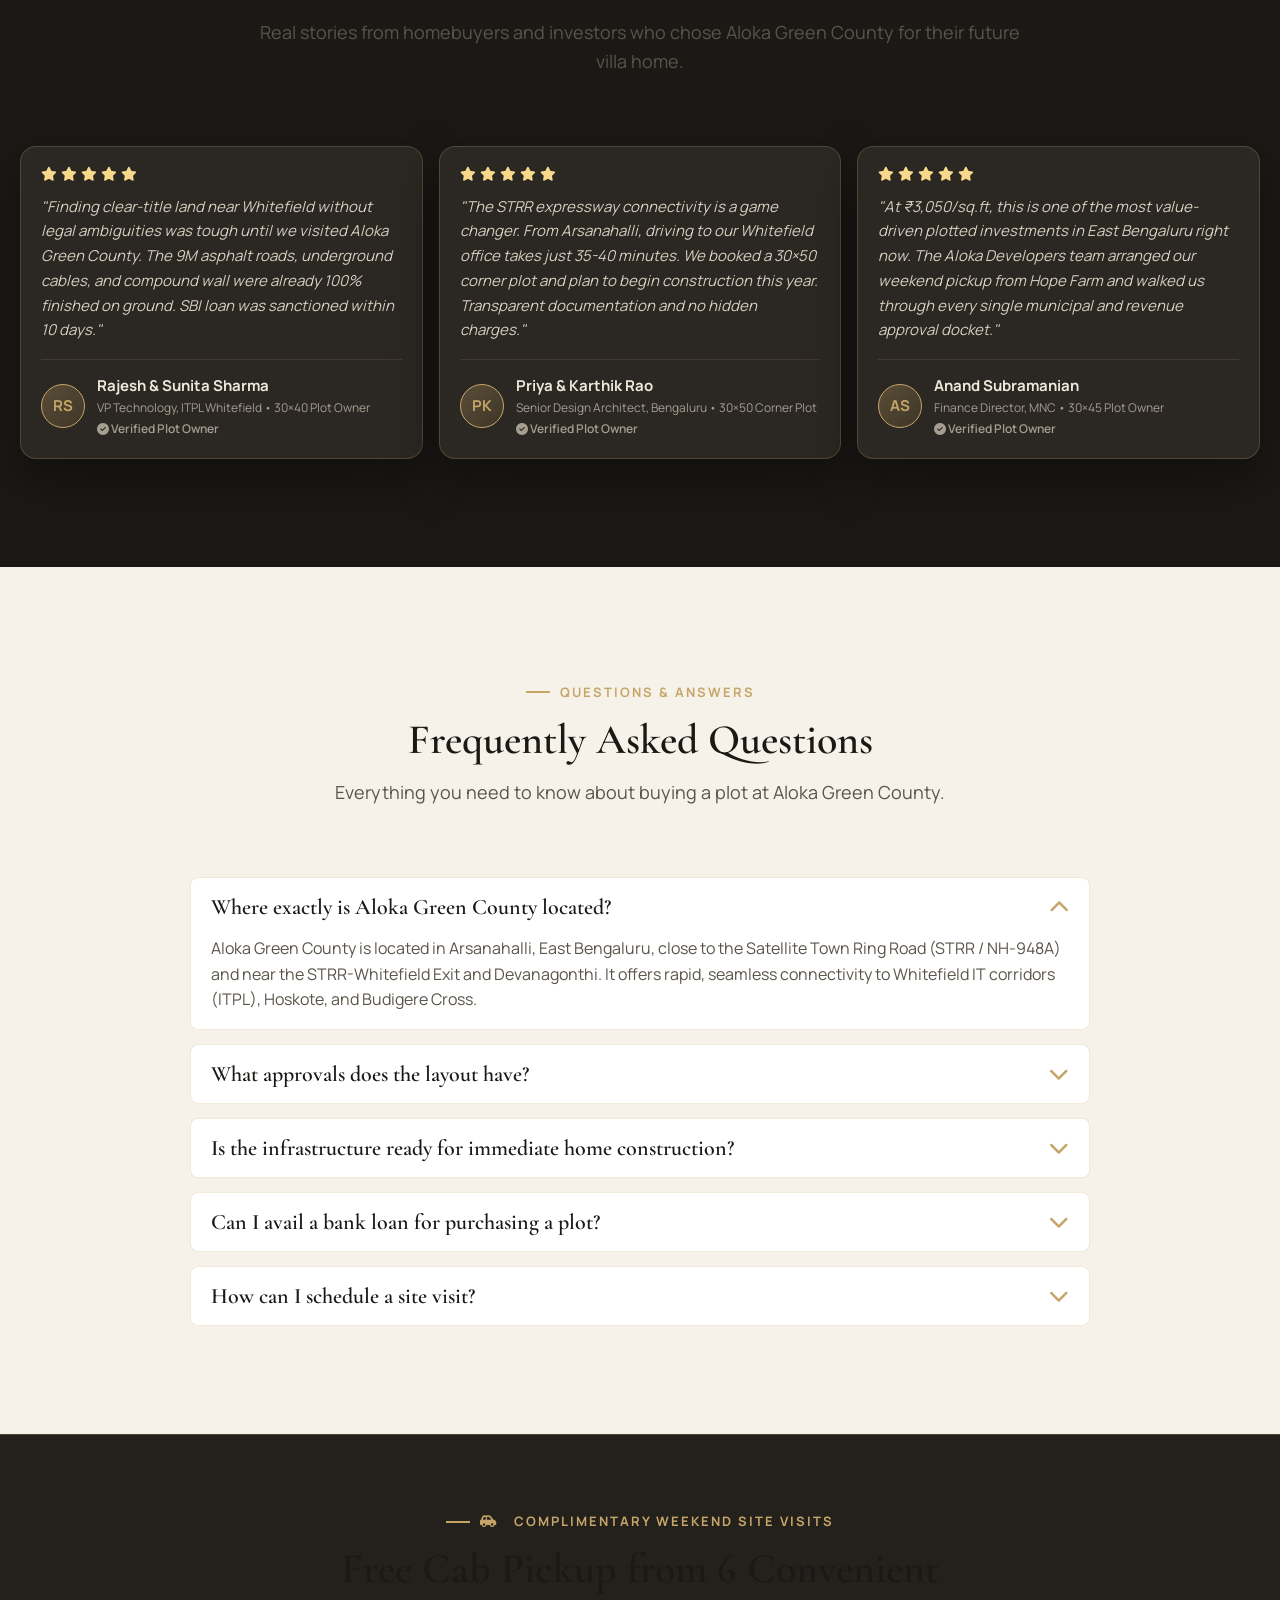
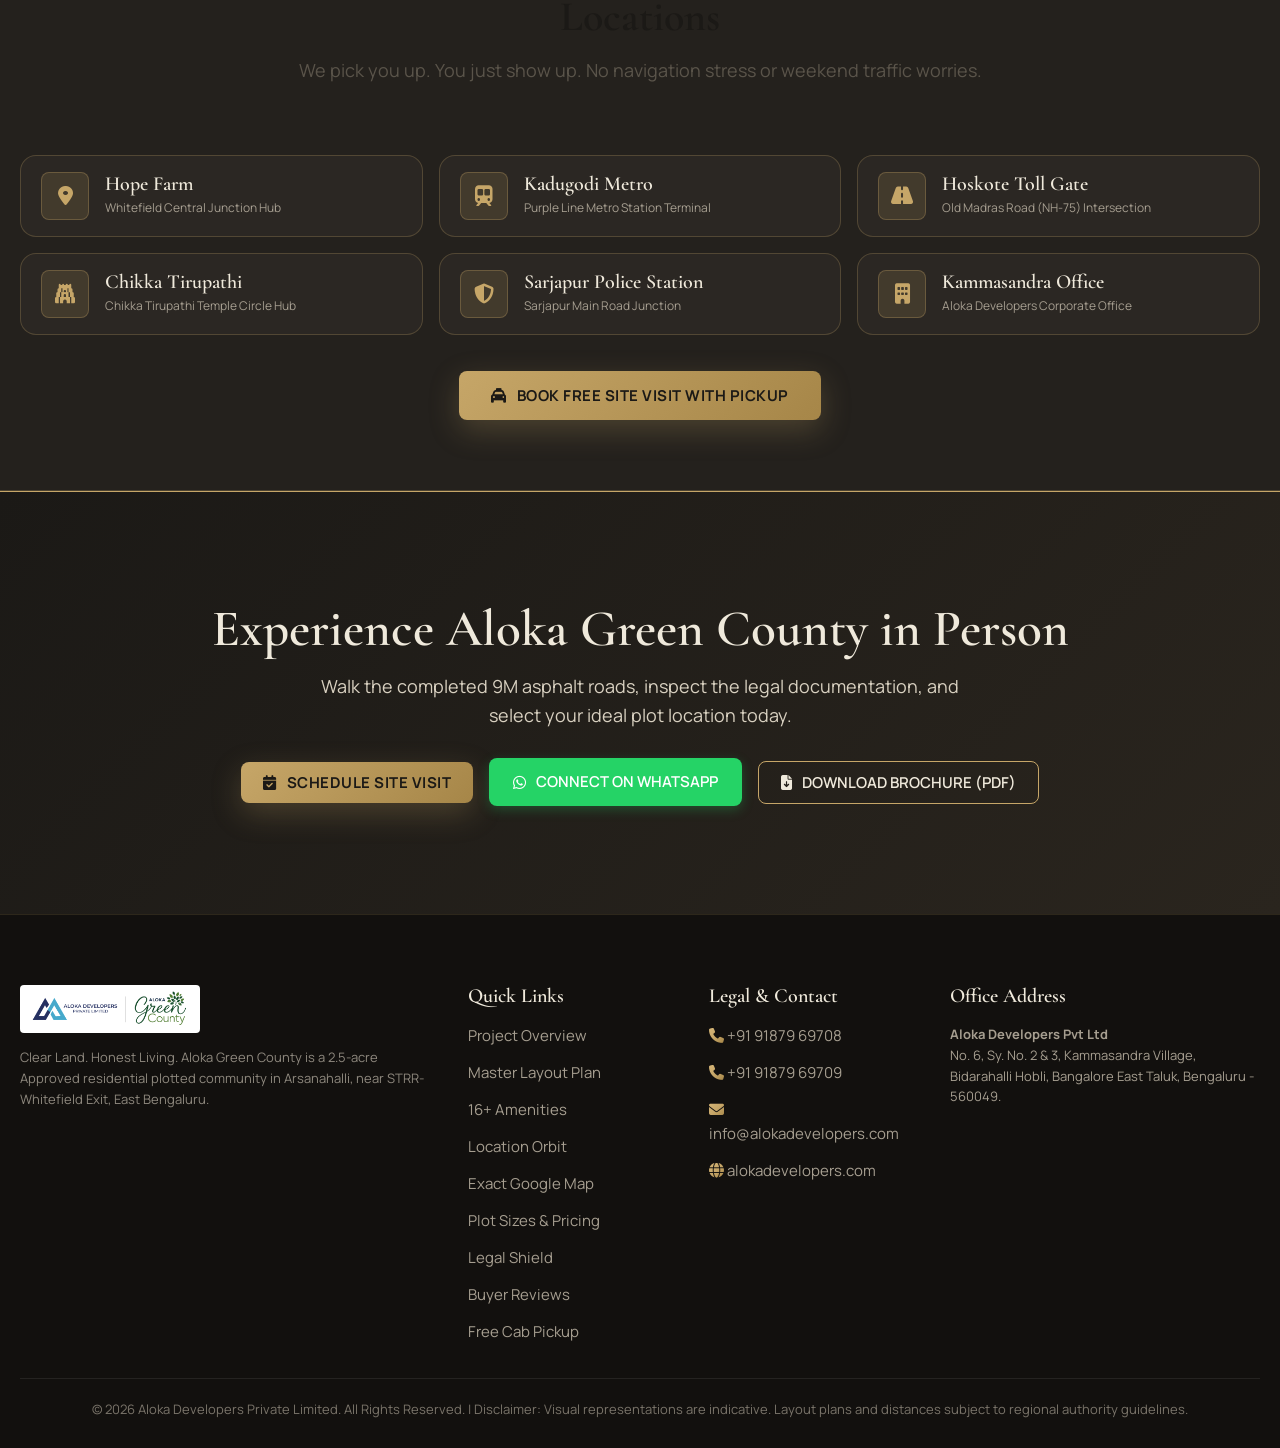
==== commit b6a9962d: "feat(lead-form): remove bank loan approval section and loan preference select to streamline lead sub" ====
--- a/index.html
+++ b/index.html
@@ -119,7 +119,7 @@
   <!-- End Meta Pixel Code -->
 
   <!-- Custom Design Tokens & Luxury Stylesheet -->
-  <link rel="stylesheet" href="styles.css?v=4.6">
+  <link rel="stylesheet" href="styles.css?v=4.7">
 </head>
 
 <body>
@@ -1620,23 +1620,6 @@
               PDF download.</p>
           </div>
 
-          <!-- Pre-Approved Bank Loan Trust Bar in Enquiry Form -->
-          <div class="modal-bank-approval-card">
-            <div class="modal-bank-header">
-              <div class="modal-bank-header-left">
-                <i class="fa-solid fa-building-columns"></i>
-                <span>Bank Loan Approved By</span>
-              </div>
-              <span class="modal-bank-badge-pill">Up to 80% Loan</span>
-            </div>
-            <div class="modal-bank-list">
-              <span class="modal-bank-chip"><i class="fa-solid fa-circle-check"></i> HDFC Bank</span>
-              <span class="modal-bank-chip"><i class="fa-solid fa-circle-check"></i> ICICI Bank</span>
-              <span class="modal-bank-chip"><i class="fa-solid fa-circle-check"></i> IDBI Bank</span>
-              <span class="modal-bank-chip"><i class="fa-solid fa-circle-check"></i> BOB (Bank of Baroda)</span>
-            </div>
-          </div>
-
           <form id="modal-lead-form" onsubmit="handleLeadSubmit(event, 'Modal Form')">
             <input type="hidden" id="modal-intent-input" name="intent" value="brochure">
             <input type="hidden" id="modal-file-input" name="file_path" value="">
@@ -1656,20 +1639,6 @@
             <div class="form-group">
               <label class="form-label">Email Address <span class="form-optional-tag">(Optional)</span></label>
               <input type="email" class="form-input" placeholder="name@example.com" name="email">
-            </div>
-
-            <!-- Optional Bank Loan Preference -->
-            <div class="form-group">
-              <label class="form-label">Bank Loan Preference <span class="form-optional-tag">(Optional)</span></label>
-              <select class="form-select" name="loan_preference">
-                <option value="">Select Bank Loan Preference (Optional)</option>
-                <option value="HDFC Bank Loan">HDFC Bank (Pre-Approved)</option>
-                <option value="ICICI Bank Loan">ICICI Bank (Pre-Approved)</option>
-                <option value="IDBI Bank Loan">IDBI Bank (Pre-Approved)</option>
-                <option value="BOB Loan">Bank of Baroda - BOB (Pre-Approved)</option>
-                <option value="Best Available Bank Loan">Best Available Loan Offer (Up to 80%)</option>
-                <option value="Self Funded / No Loan">Self-Funded / No Loan Needed</option>
-              </select>
             </div>
 
             <!-- Hidden Honeypot to Trap Automated Spambots (Zero-Friction Protection) -->
--- a/styles.css
+++ b/styles.css
@@ -2449,87 +2449,6 @@
   letter-spacing: 0.5px;
 }
 
-.modal-bank-approval-card {
-  background: linear-gradient(135deg, rgba(198, 166, 104, 0.12) 0%, rgba(198, 166, 104, 0.04) 100%);
-  border: 1px solid rgba(198, 166, 104, 0.28);
-  border-radius: var(--radius-md);
-  padding: 10px 14px;
-  margin-bottom: var(--space-4);
-  box-shadow: 0 4px 14px rgba(0, 0, 0, 0.2);
-}
-
-.modal-bank-header {
-  display: flex;
-  align-items: center;
-  justify-content: space-between;
-  gap: 8px;
-  font-size: 11px;
-  font-weight: 700;
-  color: var(--color-2);
-  text-transform: uppercase;
-  letter-spacing: 0.75px;
-  margin-bottom: 8px;
-}
-
-.modal-bank-header-left {
-  display: flex;
-  align-items: center;
-  gap: 6px;
-}
-
-.modal-bank-badge-pill {
-  background: rgba(198, 166, 104, 0.2);
-  color: #FFF;
-  font-size: 10px;
-  padding: 2px 7px;
-  border-radius: var(--radius-full);
-  font-weight: 600;
-  letter-spacing: 0.3px;
-  text-transform: none;
-}
-
-.modal-bank-list {
-  display: grid;
-  grid-template-columns: repeat(2, 1fr);
-  gap: 6px;
-}
-
-.modal-bank-chip {
-  display: inline-flex;
-  align-items: center;
-  gap: 6px;
-  background: rgba(255, 255, 255, 0.06);
-  border: 1px solid rgba(198, 166, 104, 0.22);
-  border-radius: var(--radius-sm);
-  padding: 6px 9px;
-  font-size: 11.5px;
-  font-weight: 600;
-  color: #F3EEE3;
-  transition: all var(--duration-fast);
-}
-
-.modal-bank-chip i {
-  color: var(--color-2);
-  font-size: 10px;
-}
-
-.modal-bank-chip:hover {
-  background: rgba(198, 166, 104, 0.16);
-  border-color: rgba(198, 166, 104, 0.45);
-  transform: translateY(-1px);
-}
-
-@media (max-width: 480px) {
-  .modal-bank-list {
-    grid-template-columns: repeat(2, 1fr);
-    gap: 5px;
-  }
-  .modal-bank-chip {
-    font-size: 10.5px;
-    padding: 5px 6px;
-  }
-}
-
 .form-input, .form-select {
   width: 100%;
   background: rgba(255, 255, 255, 0.07);
